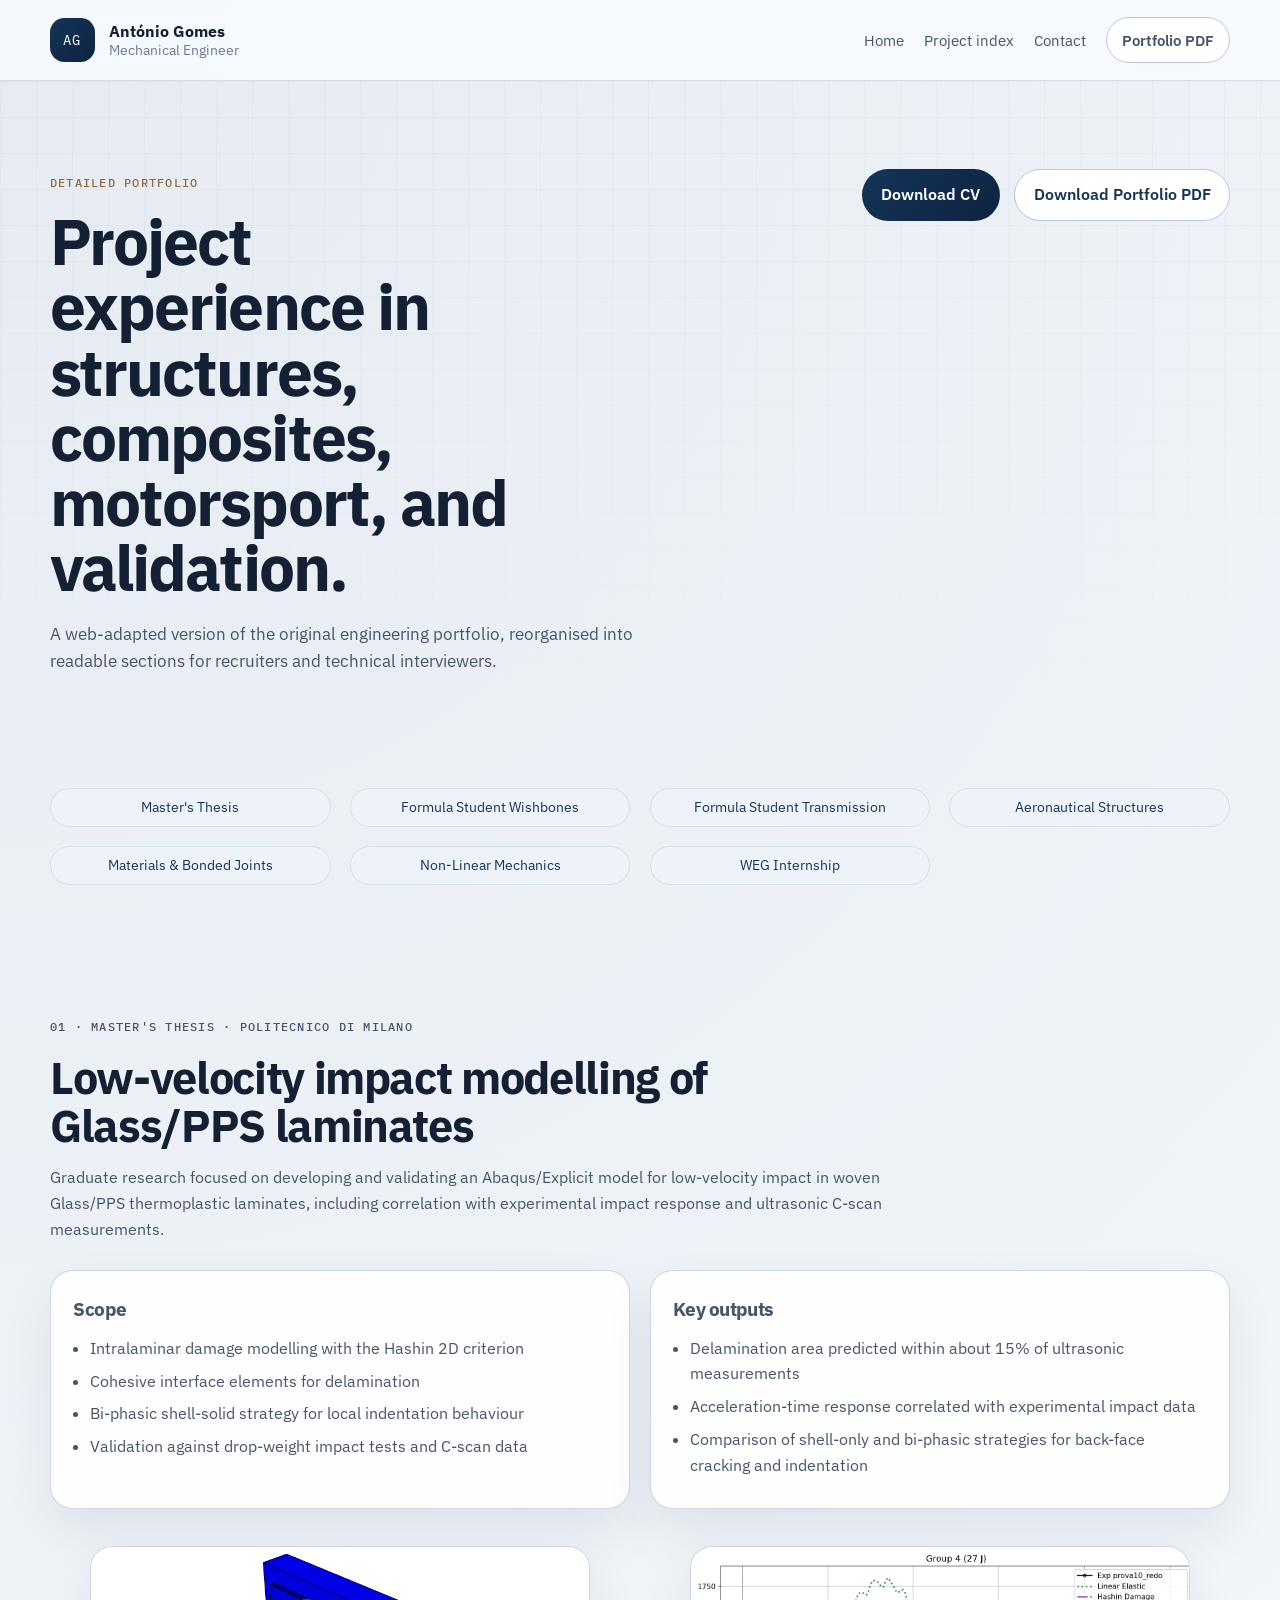
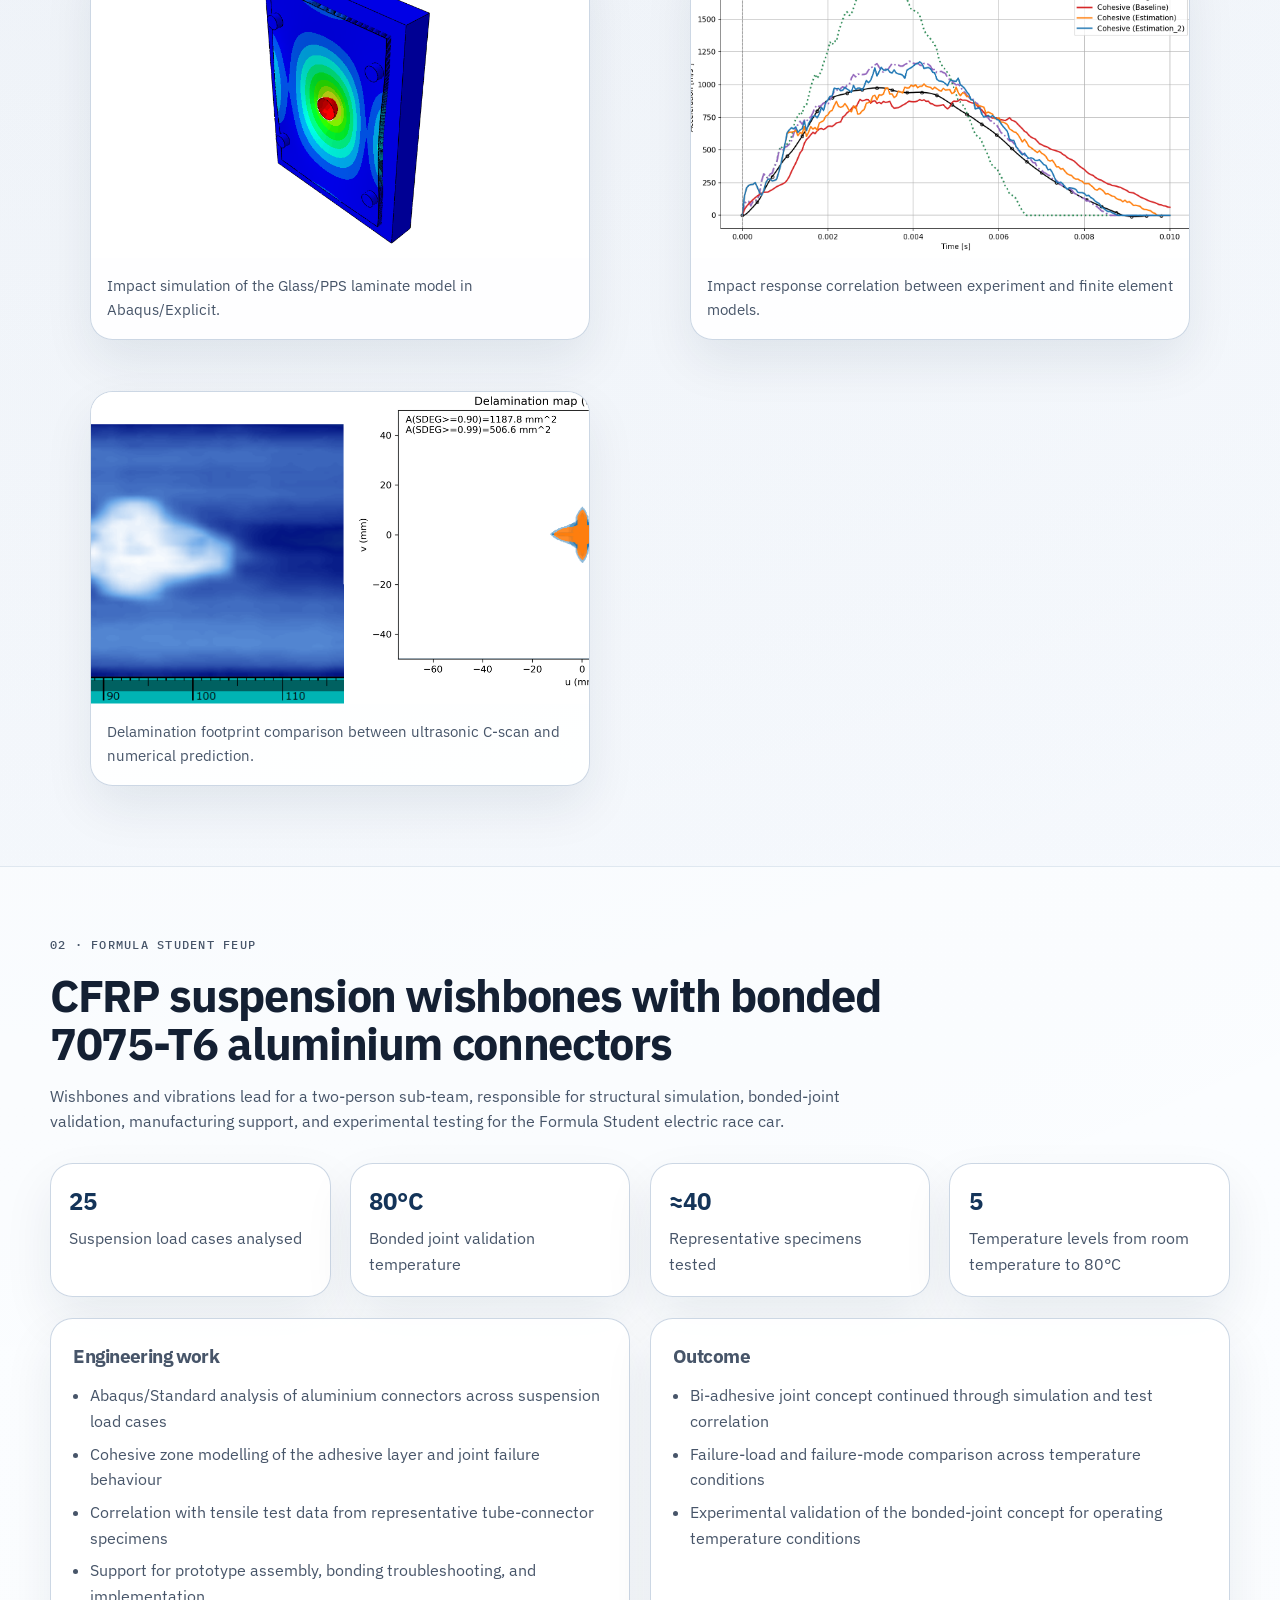
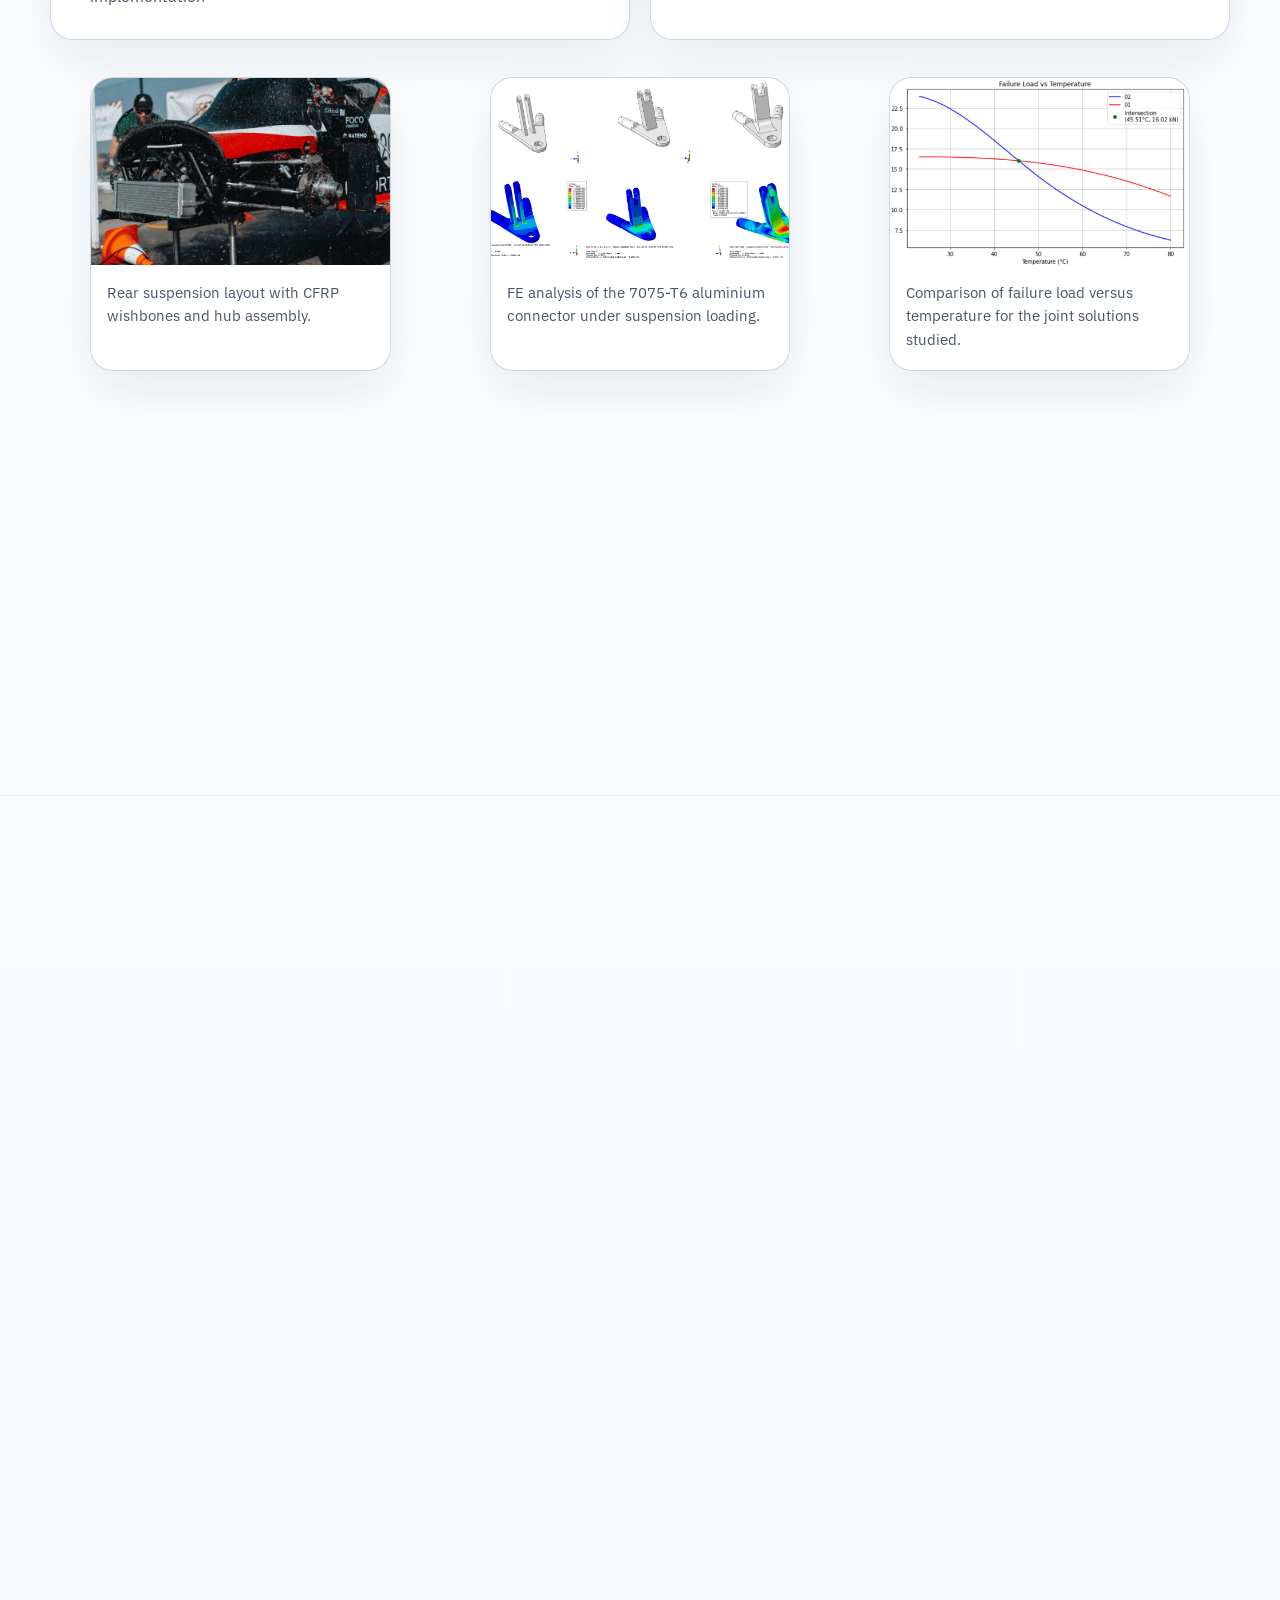
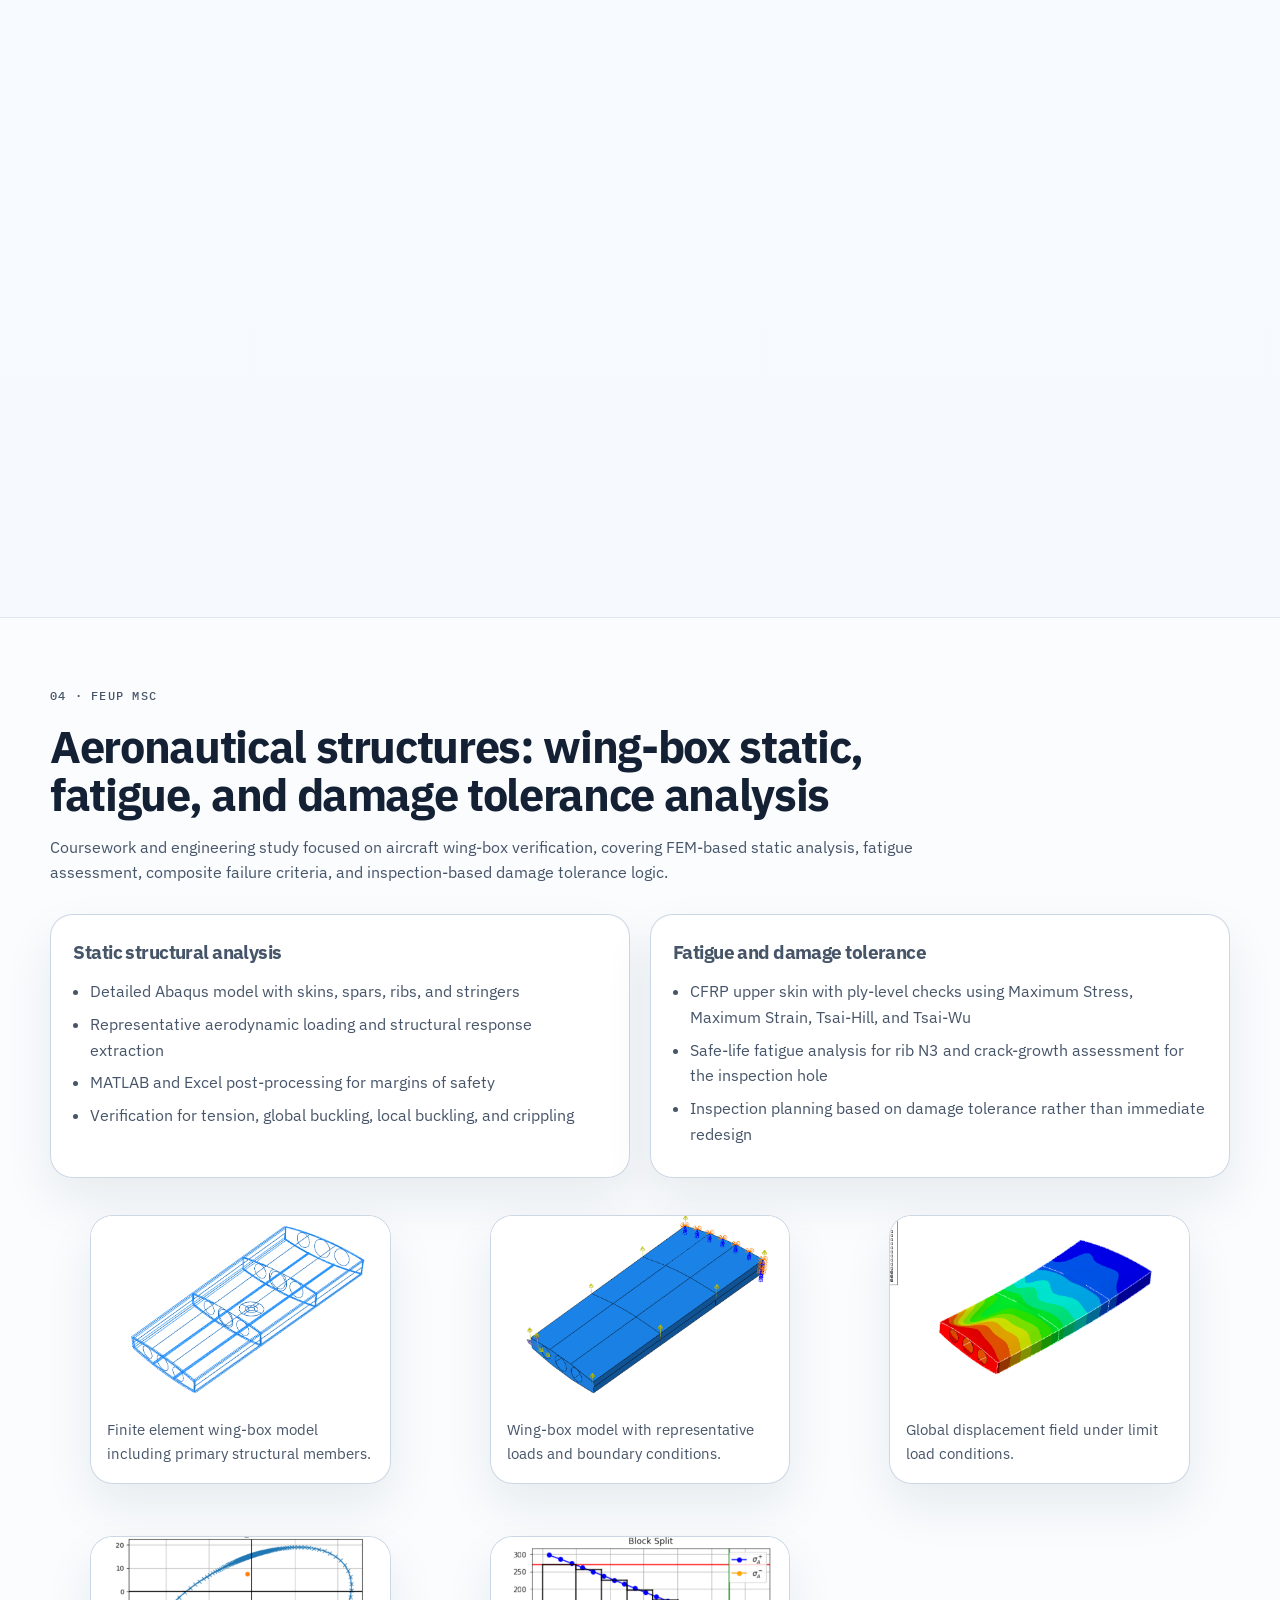
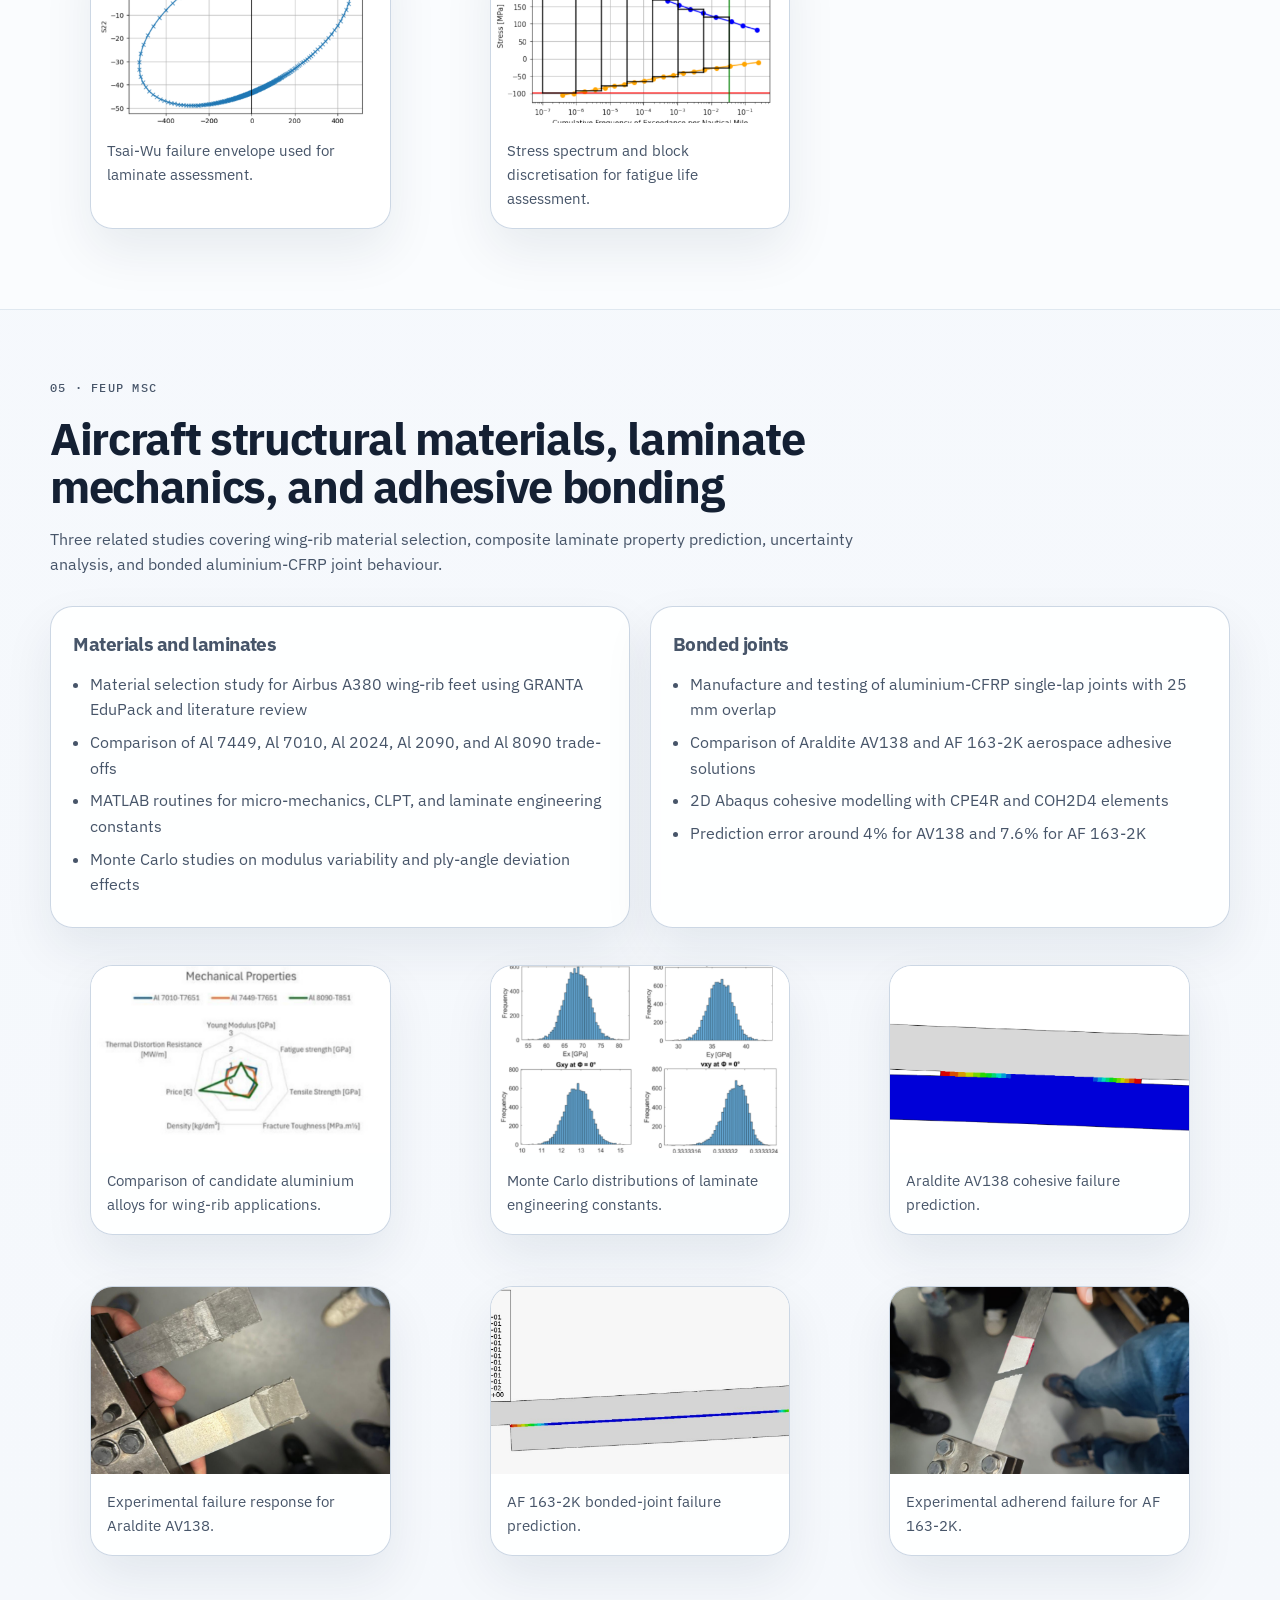
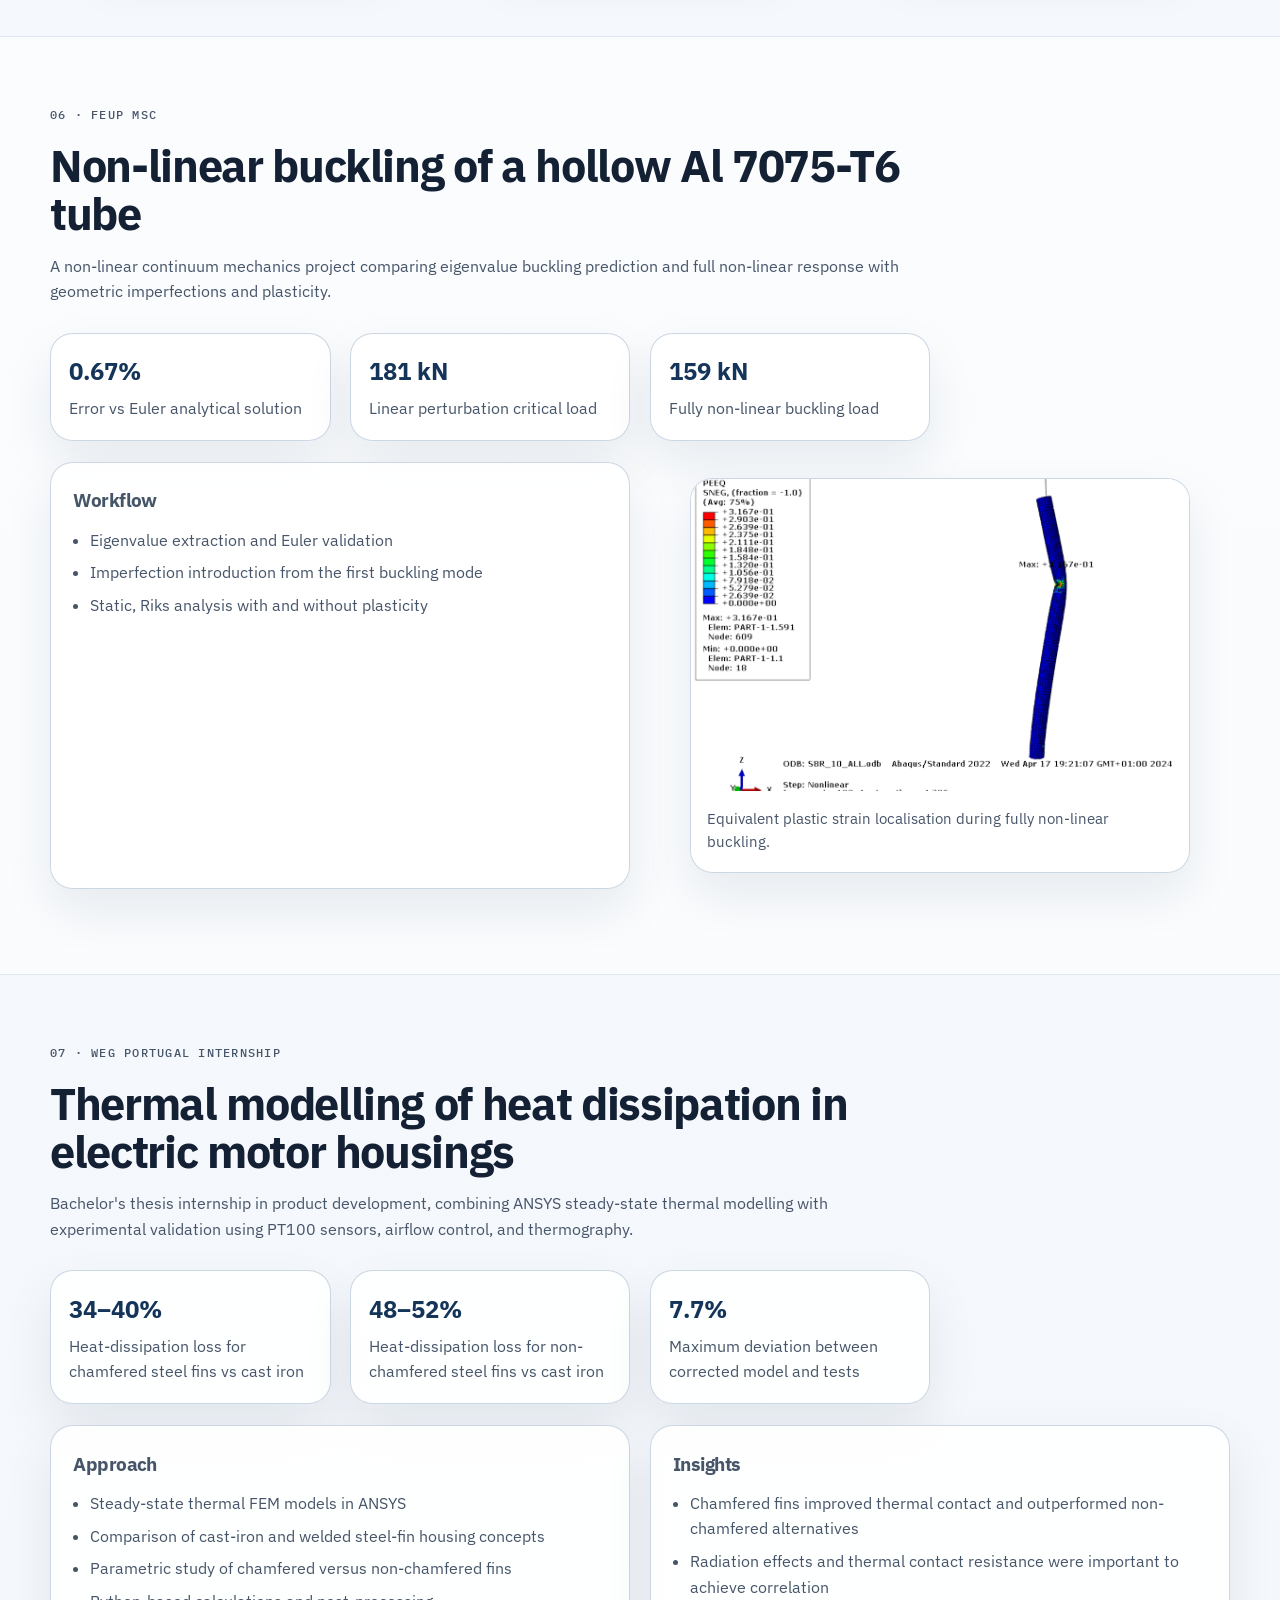
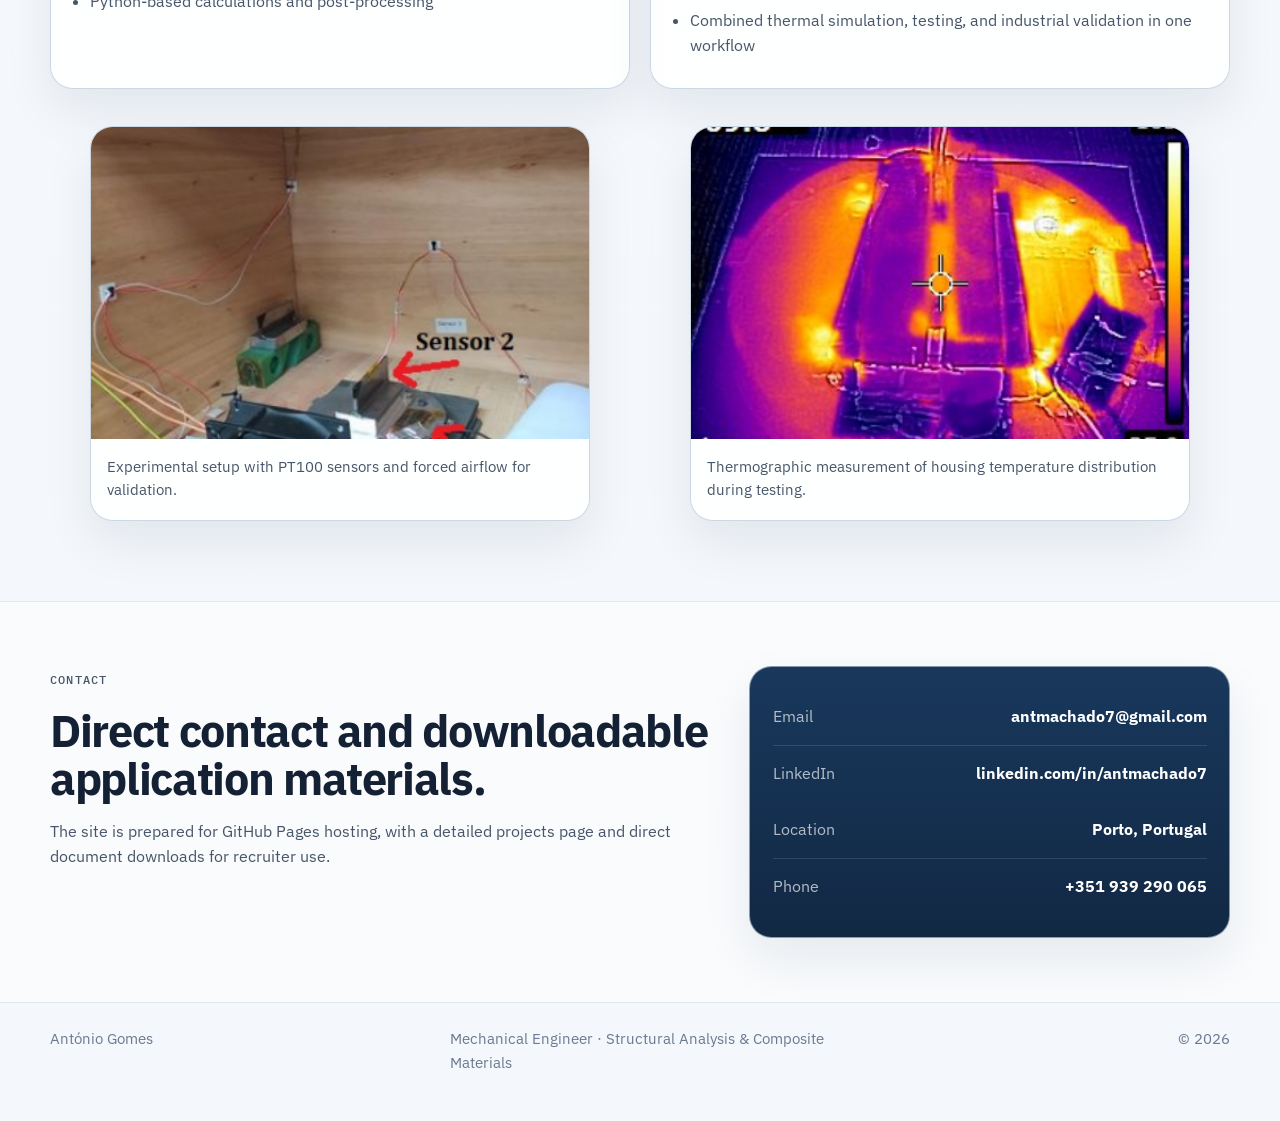
==== projects.html @ a205219a "Add files via upload" ====
<!DOCTYPE html>
<html lang="en">
<head>
  <meta charset="UTF-8">
  <meta name="viewport" content="width=device-width, initial-scale=1.0">
  <title>Projects | António Gomes</title>
  <meta name="description" content="Detailed engineering projects by António Gomes, including composites, Formula Student, aeronautical structures, bonded joints, and thermal modelling.">
  <link rel="icon" type="image/svg+xml" href="assets/icons/favicon.svg">
  <link rel="preconnect" href="https://fonts.googleapis.com">
  <link rel="preconnect" href="https://fonts.gstatic.com" crossorigin>
  <link href="https://fonts.googleapis.com/css2?family=IBM+Plex+Mono:wght@400;500&family=IBM+Plex+Sans:wght@300;400;500;600;700&display=swap" rel="stylesheet">
  <link rel="stylesheet" href="assets/css/styles.css">
</head>
<body>
  <a class="skip-link" href="#main-content">Skip to content</a>

  <header class="site-header">
    <div class="container header-inner">
      <a class="brand" href="index.html" aria-label="António Gomes home">
        <span class="brand-mark">AG</span>
        <span class="brand-text">
          <strong>António Gomes</strong>
          <span>Mechanical Engineer</span>
        </span>
      </a>

      <button class="nav-toggle" type="button" aria-expanded="false" aria-controls="site-nav" data-nav-toggle>
        <span></span>
        <span></span>
        <span></span>
        <span class="sr-only">Toggle navigation</span>
      </button>

      <nav class="site-nav" id="site-nav" data-nav>
        <a href="index.html">Home</a>
        <a href="#project-index">Project index</a>
        <a href="#contact">Contact</a>
        <a class="button button-secondary button-small" href="assets/docs/Antonio_Gomes_Portfolio.pdf" download>Portfolio PDF</a>
      </nav>
    </div>
  </header>

  <main id="main-content">
    <section class="page-hero page-hero-compact">
      <div class="container page-hero-grid">
        <div class="reveal">
          <p class="eyebrow">Detailed portfolio</p>
          <h1>Project experience in structures, composites, motorsport, and validation.</h1>
          <p class="hero-intro">
            A web-adapted version of the original engineering portfolio, reorganised into readable sections for recruiters and technical interviewers.
          </p>
        </div>
        <div class="page-hero-actions reveal">
          <a class="button" href="assets/docs/Antonio_Gomes_CV.pdf" download>Download CV</a>
          <a class="button button-secondary" href="assets/docs/Antonio_Gomes_Portfolio.pdf" download>Download Portfolio PDF</a>
        </div>
      </div>
    </section>

    <section class="section" id="project-index">
      <div class="container anchor-grid reveal">
        <a href="#masters-thesis">Master's Thesis</a>
        <a href="#formula-wishbones">Formula Student Wishbones</a>
        <a href="#formula-transmission">Formula Student Transmission</a>
        <a href="#aero-structures">Aeronautical Structures</a>
        <a href="#materials-joints">Materials &amp; Bonded Joints</a>
        <a href="#nonlinear-mechanics">Non-Linear Mechanics</a>
        <a href="#weg-internship">WEG Internship</a>
      </div>
    </section>

    <section class="section project-section" id="masters-thesis">
      <div class="container">
        <div class="project-section-header reveal">
          <p class="eyebrow">01 · Master's thesis · Politecnico di Milano</p>
          <h2>Low-velocity impact modelling of Glass/PPS laminates</h2>
          <p>
            Graduate research focused on developing and validating an Abaqus/Explicit model for low-velocity impact in woven
            Glass/PPS thermoplastic laminates, including correlation with experimental impact response and ultrasonic C-scan measurements.
          </p>
        </div>

        <div class="detail-grid">
          <article class="detail-card reveal">
            <h3>Scope</h3>
            <ul class="list-clean">
              <li>Intralaminar damage modelling with the Hashin 2D criterion</li>
              <li>Cohesive interface elements for delamination</li>
              <li>Bi-phasic shell-solid strategy for local indentation behaviour</li>
              <li>Validation against drop-weight impact tests and C-scan data</li>
            </ul>
          </article>

          <article class="detail-card reveal">
            <h3>Key outputs</h3>
            <ul class="list-clean">
              <li>Delamination area predicted within about 15% of ultrasonic measurements</li>
              <li>Acceleration-time response correlated with experimental impact data</li>
              <li>Comparison of shell-only and bi-phasic strategies for back-face cracking and indentation</li>
            </ul>
          </article>
        </div>

        <div class="media-grid media-grid-two">
          <figure class="media-card reveal">
            <img src="assets/images/CAE_U.png" alt="Impact simulation in a Glass/PPS laminate">
            <figcaption>Impact simulation of the Glass/PPS laminate model in Abaqus/Explicit.</figcaption>
          </figure>
          <figure class="media-card reveal">
            <img src="assets/images/g4_overlay_SG1_2_Estimation2.png" alt="Acceleration-time comparison between experiment and FE models">
            <figcaption>Impact response correlation between experiment and finite element models.</figcaption>
          </figure>
          <figure class="media-card reveal">
            <img src="assets/images/27_Del.png" alt="Ultrasonic C-scan and numerical delamination comparison">
            <figcaption>Delamination footprint comparison between ultrasonic C-scan and numerical prediction.</figcaption>
          </figure>
        </div>
      </div>
    </section>

    <section class="section section-alt project-section" id="formula-wishbones">
      <div class="container">
        <div class="project-section-header reveal">
          <p class="eyebrow">02 · Formula Student FEUP</p>
          <h2>CFRP suspension wishbones with bonded 7075-T6 aluminium connectors</h2>
          <p>
            Wishbones and vibrations lead for a two-person sub-team, responsible for structural simulation, bonded-joint validation,
            manufacturing support, and experimental testing for the Formula Student electric race car.
          </p>
        </div>

        <div class="metrics-grid">
          <div class="metric-tile reveal"><strong>25</strong><span>Suspension load cases analysed</span></div>
          <div class="metric-tile reveal"><strong>80°C</strong><span>Bonded joint validation temperature</span></div>
          <div class="metric-tile reveal"><strong>≈40</strong><span>Representative specimens tested</span></div>
          <div class="metric-tile reveal"><strong>5</strong><span>Temperature levels from room temperature to 80°C</span></div>
        </div>

        <div class="detail-grid">
          <article class="detail-card reveal">
            <h3>Engineering work</h3>
            <ul class="list-clean">
              <li>Abaqus/Standard analysis of aluminium connectors across suspension load cases</li>
              <li>Cohesive zone modelling of the adhesive layer and joint failure behaviour</li>
              <li>Correlation with tensile test data from representative tube-connector specimens</li>
              <li>Support for prototype assembly, bonding troubleshooting, and implementation</li>
            </ul>
          </article>

          <article class="detail-card reveal">
            <h3>Outcome</h3>
            <ul class="list-clean">
              <li>Bi-adhesive joint concept continued through simulation and test correlation</li>
              <li>Failure-load and failure-mode comparison across temperature conditions</li>
              <li>Experimental validation of the bonded-joint concept for operating temperature conditions</li>
            </ul>
          </article>
        </div>

        <div class="media-grid media-grid-three">
          <figure class="media-card reveal">
            <img src="assets/images/WB_Divider.png" alt="Formula Student suspension with wishbones">
            <figcaption>Rear suspension layout with CFRP wishbones and hub assembly.</figcaption>
          </figure>
          <figure class="media-card reveal">
            <img src="assets/images/Connector_Optimization.png" alt="Finite element analysis of a wishbone connector">
            <figcaption>FE analysis of the 7075-T6 aluminium connector under suspension loading.</figcaption>
          </figure>
          <figure class="media-card reveal">
            <img src="assets/images/Failure_vs_Temp.png" alt="Failure load versus temperature chart">
            <figcaption>Comparison of failure load versus temperature for the joint solutions studied.</figcaption>
          </figure>
          <figure class="media-card reveal">
            <img src="assets/images/JIG_Manufacturing_Setup.jpeg" alt="Manufacturing jig for wishbone assembly">
            <figcaption>Manufacturing jig and assembled wishbone hardware.</figcaption>
          </figure>
          <figure class="media-card reveal">
            <img src="assets/images/Temp_Test_Setup.jpeg" alt="Tensile testing setup with environmental chamber">
            <figcaption>Tensile testing setup used for elevated-temperature bonded-joint validation.</figcaption>
          </figure>
        </div>
      </div>
    </section>

    <section class="section project-section" id="formula-transmission">
      <div class="container">
        <div class="project-section-header reveal">
          <p class="eyebrow">03 · Formula Student FEUP</p>
          <h2>Drivetrain development, spline verification, and fatigue assessment</h2>
          <p>
            Transmission engineering work for FSFEUP-02 covering tripod housing optimisation, drivetrain integration, spline
            reverse engineering, and safe-life halfshaft validation.
          </p>
        </div>

        <div class="metrics-grid">
          <div class="metric-tile reveal"><strong>−4 kg</strong><span>Drivetrain reduction vs previous prototype</span></div>
          <div class="metric-tile reveal"><strong>−35%</strong><span>Tripod housing reduction from 1.407 kg to 0.920 kg</span></div>
          <div class="metric-tile reveal"><strong>−51%</strong><span>Sprocket adaptor reduction from 0.251 kg to 0.123 kg</span></div>
          <div class="metric-tile reveal"><strong>880 Nm</strong><span>Validated torsional loading case</span></div>
        </div>

        <div class="detail-grid">
          <article class="detail-card reveal">
            <h3>Structural development</h3>
            <ul class="list-clean">
              <li>Static FEM of the tripod housing and sprocket adaptor in Abaqus</li>
              <li>Three-stage tripod housing iteration from mixed-material concept to optimised steel solution</li>
              <li>Safe-life fatigue assessment of halfshafts using LTS torque spectra and S-N methods</li>
            </ul>
          </article>

          <article class="detail-card reveal">
            <h3>Interface validation</h3>
            <ul class="list-clean">
              <li>Adoption of a street-car tripod joint solution to reduce cost by 800€</li>
              <li>Involute projector-based spline reverse engineering and CAD reconstruction</li>
              <li>Verification of DIN 5480 N 21 × 1 × 19 spline definition</li>
            </ul>
          </article>
        </div>

        <div class="media-grid media-grid-three">
          <figure class="media-card reveal">
            <img src="assets/images/Transmission_CAD.png" alt="FSFEUP-02 drivetrain CAD assembly">
            <figcaption>Drivetrain assembly including differential, tripod housing, halfshafts, and chain drive.</figcaption>
          </figure>
          <figure class="media-card reveal">
            <img src="assets/images/Involute_reconstruction_1.png" alt="Spline reconstruction step one">
            <figcaption>Interface reconstruction workflow for tripod spline verification.</figcaption>
          </figure>
          <figure class="media-card reveal">
            <img src="assets/images/Involute_reconstruction_2.png" alt="Spline reconstruction step two">
            <figcaption>CAD reconstruction supporting DIN 5480 verification.</figcaption>
          </figure>
          <figure class="media-card reveal">
            <img src="assets/images/Tripod_Housing_Optimization.png" alt="Tripod housing optimisation sequence">
            <figcaption>Tripod housing evolution from initial concept to final lightweight design.</figcaption>
          </figure>
          <figure class="media-card reveal">
            <img src="assets/images/LTS_Data.png" alt="Torque spectrum used for fatigue analysis">
            <figcaption>Lap-time simulation torque spectrum used for halfshaft fatigue assessment.</figcaption>
          </figure>
        </div>
      </div>
    </section>

    <section class="section section-alt project-section" id="aero-structures">
      <div class="container">
        <div class="project-section-header reveal">
          <p class="eyebrow">04 · FEUP MSc</p>
          <h2>Aeronautical structures: wing-box static, fatigue, and damage tolerance analysis</h2>
          <p>
            Coursework and engineering study focused on aircraft wing-box verification, covering FEM-based static analysis,
            fatigue assessment, composite failure criteria, and inspection-based damage tolerance logic.
          </p>
        </div>

        <div class="detail-grid detail-grid-wide">
          <article class="detail-card reveal">
            <h3>Static structural analysis</h3>
            <ul class="list-clean">
              <li>Detailed Abaqus model with skins, spars, ribs, and stringers</li>
              <li>Representative aerodynamic loading and structural response extraction</li>
              <li>MATLAB and Excel post-processing for margins of safety</li>
              <li>Verification for tension, global buckling, local buckling, and crippling</li>
            </ul>
          </article>

          <article class="detail-card reveal">
            <h3>Fatigue and damage tolerance</h3>
            <ul class="list-clean">
              <li>CFRP upper skin with ply-level checks using Maximum Stress, Maximum Strain, Tsai-Hill, and Tsai-Wu</li>
              <li>Safe-life fatigue analysis for rib N3 and crack-growth assessment for the inspection hole</li>
              <li>Inspection planning based on damage tolerance rather than immediate redesign</li>
            </ul>
          </article>
        </div>

        <div class="media-grid media-grid-three">
          <figure class="media-card reveal">
            <img src="assets/images/Wireframe_FEM.png" alt="Aircraft wing-box structural model">
            <figcaption>Finite element wing-box model including primary structural members.</figcaption>
          </figure>
          <figure class="media-card reveal">
            <img src="assets/images/Load_FEM.png" alt="Wing-box FEM with loads and boundary conditions">
            <figcaption>Wing-box model with representative loads and boundary conditions.</figcaption>
          </figure>
          <figure class="media-card reveal">
            <img src="assets/images/Wingbox_FEM.png" alt="Wing-box displacement field">
            <figcaption>Global displacement field under limit load conditions.</figcaption>
          </figure>
          <figure class="media-card reveal">
            <img src="assets/images/Tsai_Wu.png" alt="Tsai-Wu failure envelope">
            <figcaption>Tsai-Wu failure envelope used for laminate assessment.</figcaption>
          </figure>
          <figure class="media-card reveal">
            <img src="assets/images/Load_Spectrum.png" alt="Stress spectrum for fatigue assessment">
            <figcaption>Stress spectrum and block discretisation for fatigue life assessment.</figcaption>
          </figure>
        </div>
      </div>
    </section>

    <section class="section project-section" id="materials-joints">
      <div class="container">
        <div class="project-section-header reveal">
          <p class="eyebrow">05 · FEUP MSc</p>
          <h2>Aircraft structural materials, laminate mechanics, and adhesive bonding</h2>
          <p>
            Three related studies covering wing-rib material selection, composite laminate property prediction, uncertainty
            analysis, and bonded aluminium-CFRP joint behaviour.
          </p>
        </div>

        <div class="detail-grid detail-grid-wide">
          <article class="detail-card reveal">
            <h3>Materials and laminates</h3>
            <ul class="list-clean">
              <li>Material selection study for Airbus A380 wing-rib feet using GRANTA EduPack and literature review</li>
              <li>Comparison of Al 7449, Al 7010, Al 2024, Al 2090, and Al 8090 trade-offs</li>
              <li>MATLAB routines for micro-mechanics, CLPT, and laminate engineering constants</li>
              <li>Monte Carlo studies on modulus variability and ply-angle deviation effects</li>
            </ul>
          </article>

          <article class="detail-card reveal">
            <h3>Bonded joints</h3>
            <ul class="list-clean">
              <li>Manufacture and testing of aluminium-CFRP single-lap joints with 25 mm overlap</li>
              <li>Comparison of Araldite AV138 and AF 163-2K aerospace adhesive solutions</li>
              <li>2D Abaqus cohesive modelling with CPE4R and COH2D4 elements</li>
              <li>Prediction error around 4% for AV138 and 7.6% for AF 163-2K</li>
            </ul>
          </article>
        </div>

        <div class="media-grid media-grid-three">
          <figure class="media-card reveal">
            <img src="assets/images/Materials_Comparison.png" alt="Material comparison chart for aluminium alloys">
            <figcaption>Comparison of candidate aluminium alloys for wing-rib applications.</figcaption>
          </figure>
          <figure class="media-card reveal">
            <img src="assets/images/Monte_Carlo.png" alt="Monte Carlo distributions for laminate properties">
            <figcaption>Monte Carlo distributions of laminate engineering constants.</figcaption>
          </figure>
          <figure class="media-card reveal">
            <img src="assets/images/TP4_FEM.png" alt="FEM prediction for Araldite AV138 bonded joint">
            <figcaption>Araldite AV138 cohesive failure prediction.</figcaption>
          </figure>
          <figure class="media-card reveal">
            <img src="assets/images/TP4_Exp.png" alt="Experimental failure of Araldite AV138 bonded joint">
            <figcaption>Experimental failure response for Araldite AV138.</figcaption>
          </figure>
          <figure class="media-card reveal">
            <img src="assets/images/TP4_FEM_2.png" alt="FEM prediction for AF 163-2K bonded joint">
            <figcaption>AF 163-2K bonded-joint failure prediction.</figcaption>
          </figure>
          <figure class="media-card reveal">
            <img src="assets/images/TP4_Exp_2.png" alt="Experimental failure of AF 163-2K bonded joint">
            <figcaption>Experimental adherend failure for AF 163-2K.</figcaption>
          </figure>
        </div>
      </div>
    </section>

    <section class="section section-alt project-section" id="nonlinear-mechanics">
      <div class="container">
        <div class="project-section-header reveal">
          <p class="eyebrow">06 · FEUP MSc</p>
          <h2>Non-linear buckling of a hollow Al 7075-T6 tube</h2>
          <p>
            A non-linear continuum mechanics project comparing eigenvalue buckling prediction and full non-linear response
            with geometric imperfections and plasticity.
          </p>
        </div>

        <div class="metrics-grid">
          <div class="metric-tile reveal"><strong>0.67%</strong><span>Error vs Euler analytical solution</span></div>
          <div class="metric-tile reveal"><strong>181 kN</strong><span>Linear perturbation critical load</span></div>
          <div class="metric-tile reveal"><strong>159 kN</strong><span>Fully non-linear buckling load</span></div>
        </div>

        <div class="detail-grid">
          <article class="detail-card reveal">
            <h3>Workflow</h3>
            <ul class="list-clean">
              <li>Eigenvalue extraction and Euler validation</li>
              <li>Imperfection introduction from the first buckling mode</li>
              <li>Static, Riks analysis with and without plasticity</li>
            </ul>
          </article>

          <figure class="media-card reveal">
            <img src="assets/images/MNMLC.png" alt="Plastic strain localisation during non-linear buckling">
            <figcaption>Equivalent plastic strain localisation during fully non-linear buckling.</figcaption>
          </figure>
        </div>
      </div>
    </section>

    <section class="section project-section" id="weg-internship">
      <div class="container">
        <div class="project-section-header reveal">
          <p class="eyebrow">07 · WEG Portugal internship</p>
          <h2>Thermal modelling of heat dissipation in electric motor housings</h2>
          <p>
            Bachelor's thesis internship in product development, combining ANSYS steady-state thermal modelling with
            experimental validation using PT100 sensors, airflow control, and thermography.
          </p>
        </div>

        <div class="metrics-grid">
          <div class="metric-tile reveal"><strong>34–40%</strong><span>Heat-dissipation loss for chamfered steel fins vs cast iron</span></div>
          <div class="metric-tile reveal"><strong>48–52%</strong><span>Heat-dissipation loss for non-chamfered steel fins vs cast iron</span></div>
          <div class="metric-tile reveal"><strong>7.7%</strong><span>Maximum deviation between corrected model and tests</span></div>
        </div>

        <div class="detail-grid">
          <article class="detail-card reveal">
            <h3>Approach</h3>
            <ul class="list-clean">
              <li>Steady-state thermal FEM models in ANSYS</li>
              <li>Comparison of cast-iron and welded steel-fin housing concepts</li>
              <li>Parametric study of chamfered versus non-chamfered fins</li>
              <li>Python-based calculations and post-processing</li>
            </ul>
          </article>

          <article class="detail-card reveal">
            <h3>Insights</h3>
            <ul class="list-clean">
              <li>Chamfered fins improved thermal contact and outperformed non-chamfered alternatives</li>
              <li>Radiation effects and thermal contact resistance were important to achieve correlation</li>
              <li>Combined thermal simulation, testing, and industrial validation in one workflow</li>
            </ul>
          </article>
        </div>

        <div class="media-grid media-grid-two">
          <figure class="media-card reveal">
            <img src="assets/images/WEG.png" alt="Experimental thermal validation setup at WEG">
            <figcaption>Experimental setup with PT100 sensors and forced airflow for validation.</figcaption>
          </figure>
          <figure class="media-card reveal">
            <img src="assets/images/Termografica.png" alt="Thermographic image of a motor housing">
            <figcaption>Thermographic measurement of housing temperature distribution during testing.</figcaption>
          </figure>
        </div>
      </div>
    </section>

    <section class="section contact-section section-alt" id="contact">
      <div class="container contact-grid">
        <div class="contact-copy reveal">
          <p class="eyebrow">Contact</p>
          <h2>Direct contact and downloadable application materials.</h2>
          <p>
            The site is prepared for GitHub Pages hosting, with a detailed projects page and direct document downloads for recruiter use.
          </p>
        </div>

        <div class="contact-card reveal">
          <a class="contact-row" href="mailto:antmachado7@gmail.com">
            <span>Email</span>
            <strong>antmachado7@gmail.com</strong>
          </a>
          <a class="contact-row" href="https://www.linkedin.com/in/antmachado7/" target="_blank" rel="noreferrer">
            <span>LinkedIn</span>
            <strong>linkedin.com/in/antmachado7</strong>
          </a>
          <div class="contact-row">
            <span>Location</span>
            <strong>Porto, Portugal</strong>
          </div>
          <div class="contact-row">
            <span>Phone</span>
            <strong>+351 939 290 065</strong>
          </div>
        </div>
      </div>
    </section>
  </main>

  <footer class="site-footer">
    <div class="container footer-inner">
      <p>António Gomes</p>
      <p>Mechanical Engineer · Structural Analysis &amp; Composite Materials</p>
      <p>&copy; <span data-current-year></span></p>
    </div>
  </footer>

  <script src="assets/js/main.js"></script>
</body>
</html>
---- assets/css/styles.css ----
:root {
  --bg: #f4f7fb;
  --surface: #ffffff;
  --surface-alt: #eef3f9;
  --surface-strong: #dfe8f3;
  --ink: #142033;
  --ink-soft: #475569;
  --ink-muted: #6b7a90;
  --line: #d6e0ea;
  --line-strong: #b7c7d9;
  --brand: #143459;
  --brand-deep: #0d2440;
  --brand-soft: #dbe7f5;
  --accent: #8f6b3d;
  --accent-soft: #efe4d4;
  --shadow: 0 22px 50px rgba(17, 34, 61, 0.08);
  --radius-sm: 0.9rem;
  --radius-md: 1.4rem;
  --radius-lg: 2rem;
  --container: 1180px;
  --font-sans: "IBM Plex Sans", sans-serif;
  --font-mono: "IBM Plex Mono", monospace;
}

*,
*::before,
*::after {
  box-sizing: border-box;
}

html {
  scroll-behavior: smooth;
}

body {
  margin: 0;
  font-family: var(--font-sans);
  color: var(--ink);
  background:
    radial-gradient(circle at top left, rgba(20, 52, 89, 0.08), transparent 28%),
    linear-gradient(180deg, #f8fbff 0%, var(--bg) 100%);
  line-height: 1.6;
}

img {
  max-width: 100%;
  display: block;
}

a {
  color: inherit;
  text-decoration: none;
}

p,
ul,
h1,
h2,
h3 {
  margin-top: 0;
}

.container {
  width: min(calc(100% - 2rem), var(--container));
  margin: 0 auto;
}

.skip-link,
.sr-only {
  position: absolute;
  width: 1px;
  height: 1px;
  padding: 0;
  margin: -1px;
  overflow: hidden;
  clip: rect(0, 0, 0, 0);
  white-space: nowrap;
  border: 0;
}

.skip-link:focus {
  position: fixed;
  left: 1rem;
  top: 1rem;
  z-index: 1000;
  width: auto;
  height: auto;
  margin: 0;
  clip: auto;
  padding: 0.8rem 1rem;
  border-radius: 999px;
  background: var(--brand);
  color: #fff;
}

.site-header {
  position: sticky;
  top: 0;
  z-index: 30;
  backdrop-filter: blur(14px);
  background: rgba(248, 251, 255, 0.88);
  border-bottom: 1px solid rgba(183, 199, 217, 0.55);
}

.header-inner {
  display: flex;
  align-items: center;
  justify-content: space-between;
  gap: 1rem;
  min-height: 5rem;
}

.brand {
  display: inline-flex;
  align-items: center;
  gap: 0.9rem;
}

.brand-mark {
  display: inline-grid;
  place-items: center;
  width: 2.8rem;
  height: 2.8rem;
  border-radius: 0.9rem;
  background: linear-gradient(135deg, var(--brand) 0%, var(--brand-deep) 100%);
  color: #fff;
  font-family: var(--font-mono);
  font-size: 0.9rem;
  letter-spacing: 0.08em;
}

.brand-text {
  display: flex;
  flex-direction: column;
  line-height: 1.2;
}

.brand-text strong {
  font-size: 1rem;
}

.brand-text span {
  color: var(--ink-muted);
  font-size: 0.9rem;
}

.site-nav {
  display: flex;
  align-items: center;
  gap: 1.25rem;
}

.site-nav a {
  font-size: 0.95rem;
  color: var(--ink-soft);
}

.site-nav a:hover,
.site-nav a:focus-visible,
.text-link:hover,
.text-link:focus-visible {
  color: var(--brand);
}

.nav-toggle {
  display: none;
  background: transparent;
  border: 0;
  padding: 0.35rem;
}

.nav-toggle span:not(.sr-only) {
  display: block;
  width: 1.45rem;
  height: 2px;
  margin: 0.26rem 0;
  border-radius: 999px;
  background: var(--brand);
}

.button {
  display: inline-flex;
  align-items: center;
  justify-content: center;
  gap: 0.4rem;
  min-height: 2.9rem;
  padding: 0.75rem 1.15rem;
  border-radius: 999px;
  border: 1px solid transparent;
  background: linear-gradient(135deg, var(--brand) 0%, var(--brand-deep) 100%);
  color: #fff;
  font-weight: 600;
  transition: transform 0.2s ease, box-shadow 0.2s ease, background 0.2s ease;
}

.button:hover,
.button:focus-visible {
  transform: translateY(-1px);
  box-shadow: 0 12px 24px rgba(20, 52, 89, 0.18);
}

.button-secondary {
  background: #fff;
  color: var(--brand);
  border-color: var(--line-strong);
}

.button-link {
  background: transparent;
  color: var(--brand);
  border-color: transparent;
  padding-inline: 0;
  min-height: 2rem;
}

.button-small {
  min-height: 2.45rem;
  padding: 0.6rem 0.95rem;
}

.hero,
.page-hero {
  position: relative;
  padding: 5.5rem 0 4rem;
}

.hero::before,
.page-hero::before {
  content: "";
  position: absolute;
  inset: 0;
  background-image:
    linear-gradient(rgba(20, 52, 89, 0.05) 1px, transparent 1px),
    linear-gradient(90deg, rgba(20, 52, 89, 0.05) 1px, transparent 1px);
  background-size: 36px 36px;
  mask-image: linear-gradient(180deg, rgba(0, 0, 0, 0.6), transparent);
  pointer-events: none;
}

.hero-grid,
.page-hero-grid,
.contact-grid,
.tools-grid {
  display: grid;
  grid-template-columns: 1.25fr 0.9fr;
  gap: 2rem;
  align-items: start;
}

.page-hero-compact {
  padding-bottom: 2rem;
}

.page-hero-actions {
  display: flex;
  gap: 0.9rem;
  justify-content: flex-end;
  flex-wrap: wrap;
}

.eyebrow {
  display: inline-block;
  margin-bottom: 1rem;
  font-family: var(--font-mono);
  font-size: 0.78rem;
  font-weight: 500;
  letter-spacing: 0.1em;
  text-transform: uppercase;
  color: var(--accent);
}

h1,
h2,
h3 {
  letter-spacing: -0.03em;
}

h1 {
  font-size: clamp(2.6rem, 5vw, 4.8rem);
  line-height: 1.02;
  max-width: 13ch;
  margin-bottom: 1.25rem;
}

h2 {
  font-size: clamp(1.9rem, 3.5vw, 3rem);
  line-height: 1.08;
  margin-bottom: 1rem;
}

h3 {
  font-size: 1.18rem;
  margin-bottom: 0.75rem;
}

.hero-intro,
.section-heading p,
.project-section-header p,
.detail-card,
.info-card,
.stack-card,
.contact-copy p,
.panel-card p {
  color: var(--ink-soft);
}

.hero-intro {
  max-width: 62ch;
  font-size: 1.06rem;
}

.hero-actions,
.contact-actions {
  display: flex;
  gap: 0.9rem;
  flex-wrap: wrap;
  margin: 1.75rem 0 1.3rem;
}

.hero-links {
  display: flex;
  flex-wrap: wrap;
  gap: 1rem 1.4rem;
  list-style: none;
  padding: 0;
  margin: 0;
  color: var(--ink-muted);
  font-size: 0.95rem;
}

.hero-links a {
  color: var(--brand);
}

.panel-card,
.info-card,
.stack-card,
.project-card,
.detail-card,
.contact-card,
.metric-tile,
.awards-strip,
.media-card {
  background: rgba(255, 255, 255, 0.9);
  border: 1px solid rgba(183, 199, 217, 0.7);
  box-shadow: var(--shadow);
}

.panel-card,
.info-card,
.stack-card,
.detail-card,
.contact-card,
.awards-strip {
  border-radius: var(--radius-md);
  padding: 1.4rem;
}

.hero-panel {
  display: grid;
  gap: 1rem;
}

.stat-card {
  background: linear-gradient(180deg, rgba(20, 52, 89, 0.96), rgba(13, 36, 64, 0.96));
  color: #fff;
}

.stat-card p,
.stat-card h2 {
  color: #fff;
}

.card-label {
  margin-bottom: 0.7rem;
  color: rgba(255, 255, 255, 0.75);
  font-family: var(--font-mono);
  font-size: 0.75rem;
  letter-spacing: 0.08em;
  text-transform: uppercase;
}

.focus-card .card-label {
  color: var(--ink-muted);
}

.chip-grid {
  display: flex;
  flex-wrap: wrap;
  gap: 0.6rem;
}

.chip-grid span,
.award-list span,
.anchor-grid a {
  display: inline-flex;
  align-items: center;
  min-height: 2.3rem;
  padding: 0.45rem 0.8rem;
  border-radius: 999px;
  border: 1px solid var(--line);
  background: var(--surface-alt);
  color: var(--brand);
  font-size: 0.88rem;
}

.section {
  padding: 4rem 0;
}

.section-alt {
  background: rgba(255, 255, 255, 0.45);
  border-top: 1px solid rgba(183, 199, 217, 0.4);
  border-bottom: 1px solid rgba(183, 199, 217, 0.4);
}

.section-heading {
  max-width: 56rem;
  margin-bottom: 2rem;
}

.about-grid,
.stack-columns,
.project-grid,
.metrics-grid,
.detail-grid,
.media-grid,
.footer-inner,
.anchor-grid {
  display: grid;
  gap: 1.2rem;
}

.about-grid,
.stack-columns {
  grid-template-columns: repeat(3, minmax(0, 1fr));
}

.project-grid {
  grid-template-columns: repeat(2, minmax(0, 1fr));
}

.project-card {
  overflow: hidden;
  border-radius: var(--radius-lg);
}

.project-card img {
  width: 100%;
  aspect-ratio: 16 / 10;
  object-fit: cover;
  background: linear-gradient(180deg, #f9fbff, #ecf2f8);
}

.project-card-body {
  padding: 1.35rem;
}

.project-meta {
  margin-bottom: 0.7rem;
  color: var(--accent);
  font-family: var(--font-mono);
  font-size: 0.76rem;
  letter-spacing: 0.08em;
  text-transform: uppercase;
}

.project-points,
.list-clean {
  padding-left: 1.05rem;
  margin-bottom: 0;
}

.project-points li,
.list-clean li {
  margin-bottom: 0.45rem;
}

.text-link {
  display: inline-flex;
  margin-top: 0.7rem;
  color: var(--brand);
  font-weight: 600;
}

.awards-strip {
  display: grid;
  grid-template-columns: 0.85fr 1.15fr;
  gap: 1.5rem;
  align-items: center;
}

.award-list {
  display: flex;
  flex-wrap: wrap;
  gap: 0.75rem;
}

.contact-card {
  background: linear-gradient(180deg, rgba(20, 52, 89, 0.98), rgba(13, 36, 64, 0.98));
  color: #fff;
}

.contact-row {
  display: flex;
  justify-content: space-between;
  gap: 1rem;
  padding: 0.95rem 0;
  border-bottom: 1px solid rgba(255, 255, 255, 0.12);
}

.contact-row:last-of-type {
  border-bottom: 0;
}

.contact-row span {
  color: rgba(255, 255, 255, 0.68);
}

.contact-actions {
  margin-bottom: 0;
}

.contact-card .button-secondary {
  background: rgba(255, 255, 255, 0.08);
  color: #fff;
  border-color: rgba(255, 255, 255, 0.18);
}

.site-footer {
  padding: 1.5rem 0 2rem;
}

.footer-inner {
  grid-template-columns: repeat(3, minmax(0, 1fr));
  color: var(--ink-muted);
  font-size: 0.92rem;
}

.footer-inner p:last-child {
  text-align: right;
}

.anchor-grid {
  grid-template-columns: repeat(4, minmax(0, 1fr));
}

.anchor-grid a {
  justify-content: center;
  text-align: center;
}

.project-section {
  scroll-margin-top: 6rem;
}

.project-section-header {
  max-width: 54rem;
  margin-bottom: 1.75rem;
}

.metrics-grid {
  grid-template-columns: repeat(4, minmax(0, 1fr));
  margin-bottom: 1.3rem;
}

.metric-tile {
  border-radius: var(--radius-md);
  padding: 1.15rem;
}

.metric-tile strong {
  display: block;
  margin-bottom: 0.35rem;
  font-size: 1.5rem;
  color: var(--brand);
}

.metric-tile span {
  color: var(--ink-soft);
}

.detail-grid {
  grid-template-columns: repeat(2, minmax(0, 1fr));
  margin-bottom: 1.3rem;
}

.detail-grid-wide {
  align-items: stretch;
}

.media-grid-two {
  grid-template-columns: repeat(2, minmax(0, 1fr));
}

.media-grid-three {
  grid-template-columns: repeat(3, minmax(0, 1fr));
}

.media-card {
  overflow: hidden;
  border-radius: var(--radius-md);
}

.media-card img {
  width: 100%;
  aspect-ratio: 16 / 10;
  object-fit: cover;
  background: linear-gradient(180deg, #f9fbff, #ecf2f8);
}

.media-card figcaption {
  padding: 1rem 1rem 1.1rem;
  color: var(--ink-soft);
  font-size: 0.93rem;
}

.reveal {
  opacity: 0;
  transform: translateY(16px);
  transition: opacity 0.55s ease, transform 0.55s ease;
}

.reveal.is-visible {
  opacity: 1;
  transform: translateY(0);
}

@media (max-width: 980px) {
  .hero-grid,
  .page-hero-grid,
  .contact-grid,
  .tools-grid,
  .awards-strip,
  .about-grid,
  .stack-columns,
  .project-grid,
  .metrics-grid,
  .detail-grid,
  .media-grid-three,
  .media-grid-two,
  .anchor-grid,
  .footer-inner {
    grid-template-columns: 1fr;
  }

  .page-hero-actions {
    justify-content: flex-start;
  }

  .footer-inner p:last-child {
    text-align: left;
  }
}

@media (max-width: 780px) {
  .site-nav {
    position: absolute;
    top: calc(100% + 0.5rem);
    right: 1rem;
    left: 1rem;
    display: none;
    flex-direction: column;
    align-items: stretch;
    gap: 0.75rem;
    padding: 1rem;
    border: 1px solid var(--line);
    border-radius: var(--radius-md);
    background: rgba(255, 255, 255, 0.97);
    box-shadow: var(--shadow);
  }

  .site-nav.is-open {
    display: flex;
  }

  .nav-toggle {
    display: inline-block;
  }

  h1 {
    max-width: 100%;
  }

  .contact-row {
    flex-direction: column;
  }
}

@media (max-width: 560px) {
  .container {
    width: min(calc(100% - 1.25rem), var(--container));
  }

  .hero,
  .page-hero,
  .section {
    padding: 3.25rem 0;
  }

  .panel-card,
  .info-card,
  .stack-card,
  .detail-card,
  .contact-card,
  .awards-strip {
    padding: 1.1rem;
  }

  .project-card-body,
  .media-card figcaption {
    padding-inline: 1rem;
  }

  .button,
  .button-secondary {
    width: 100%;
  }

  .hero-actions,
  .contact-actions,
  .page-hero-actions {
    flex-direction: column;
  }
}
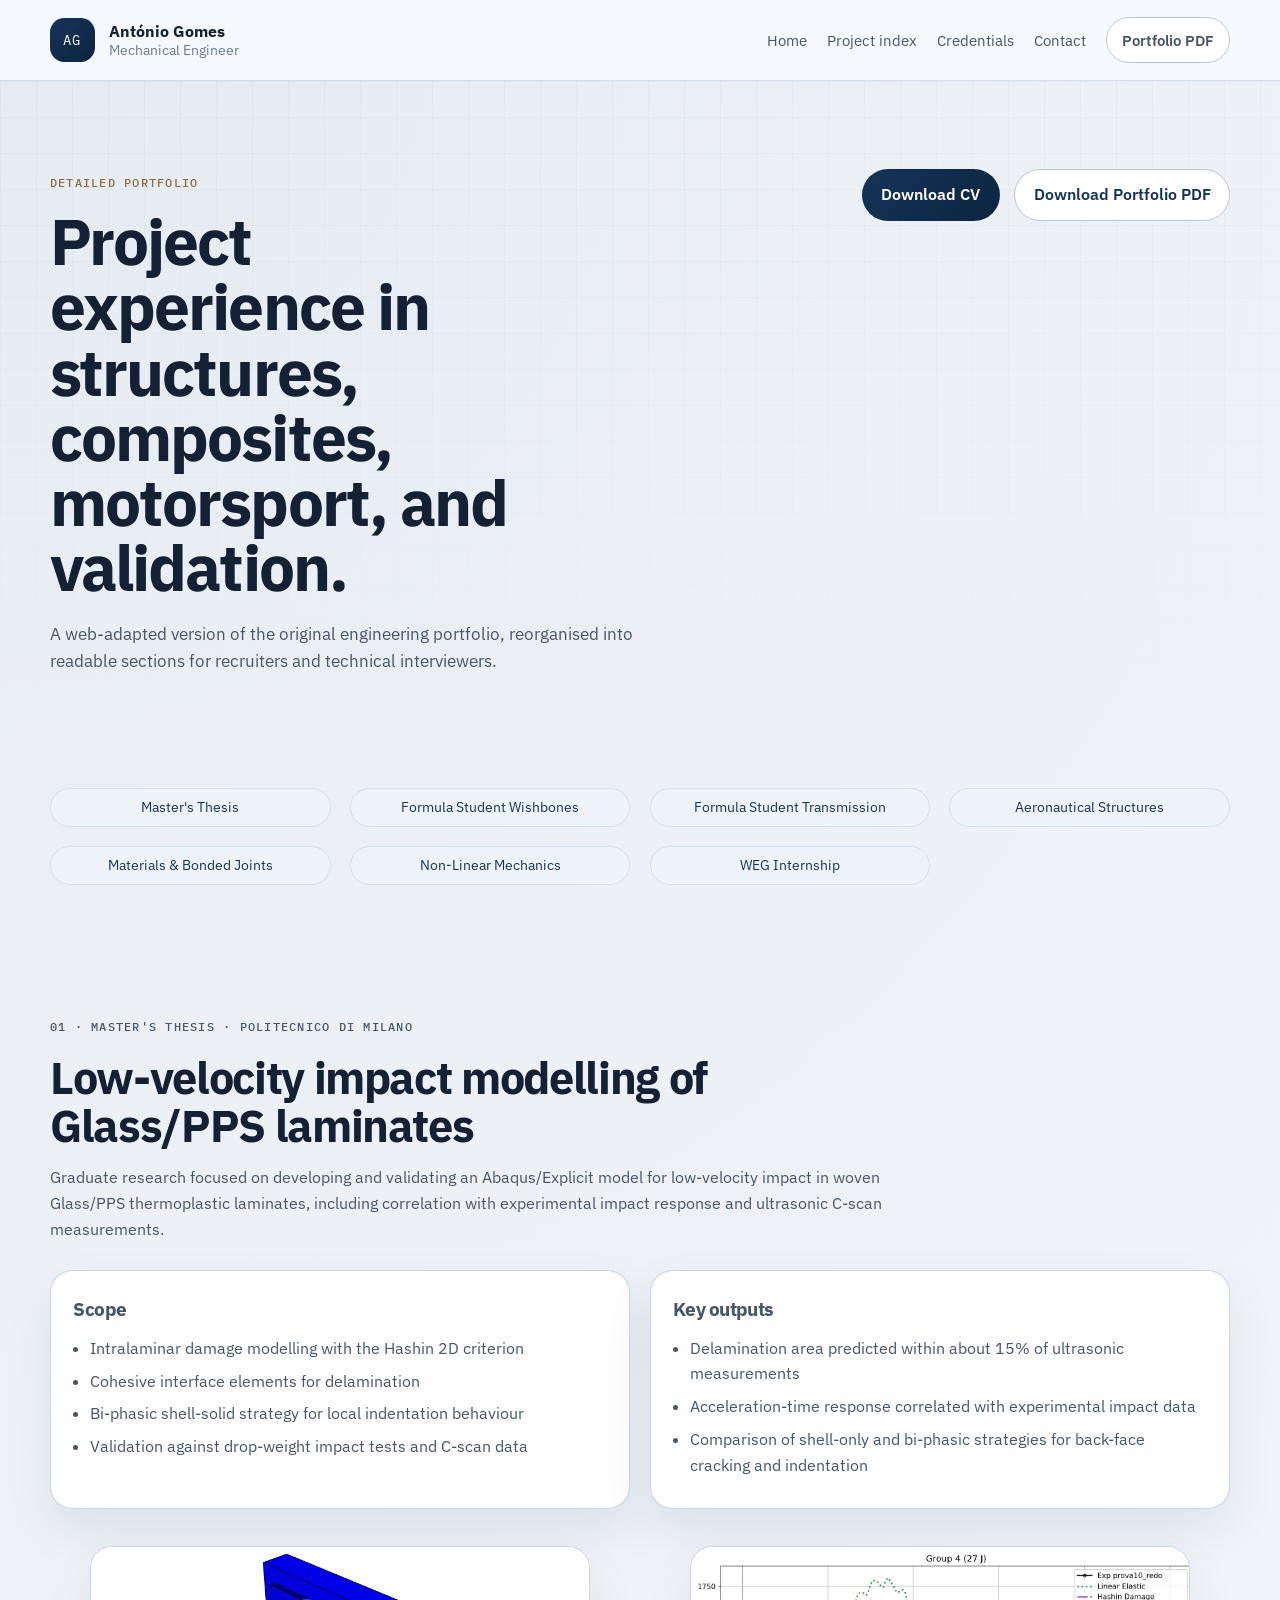
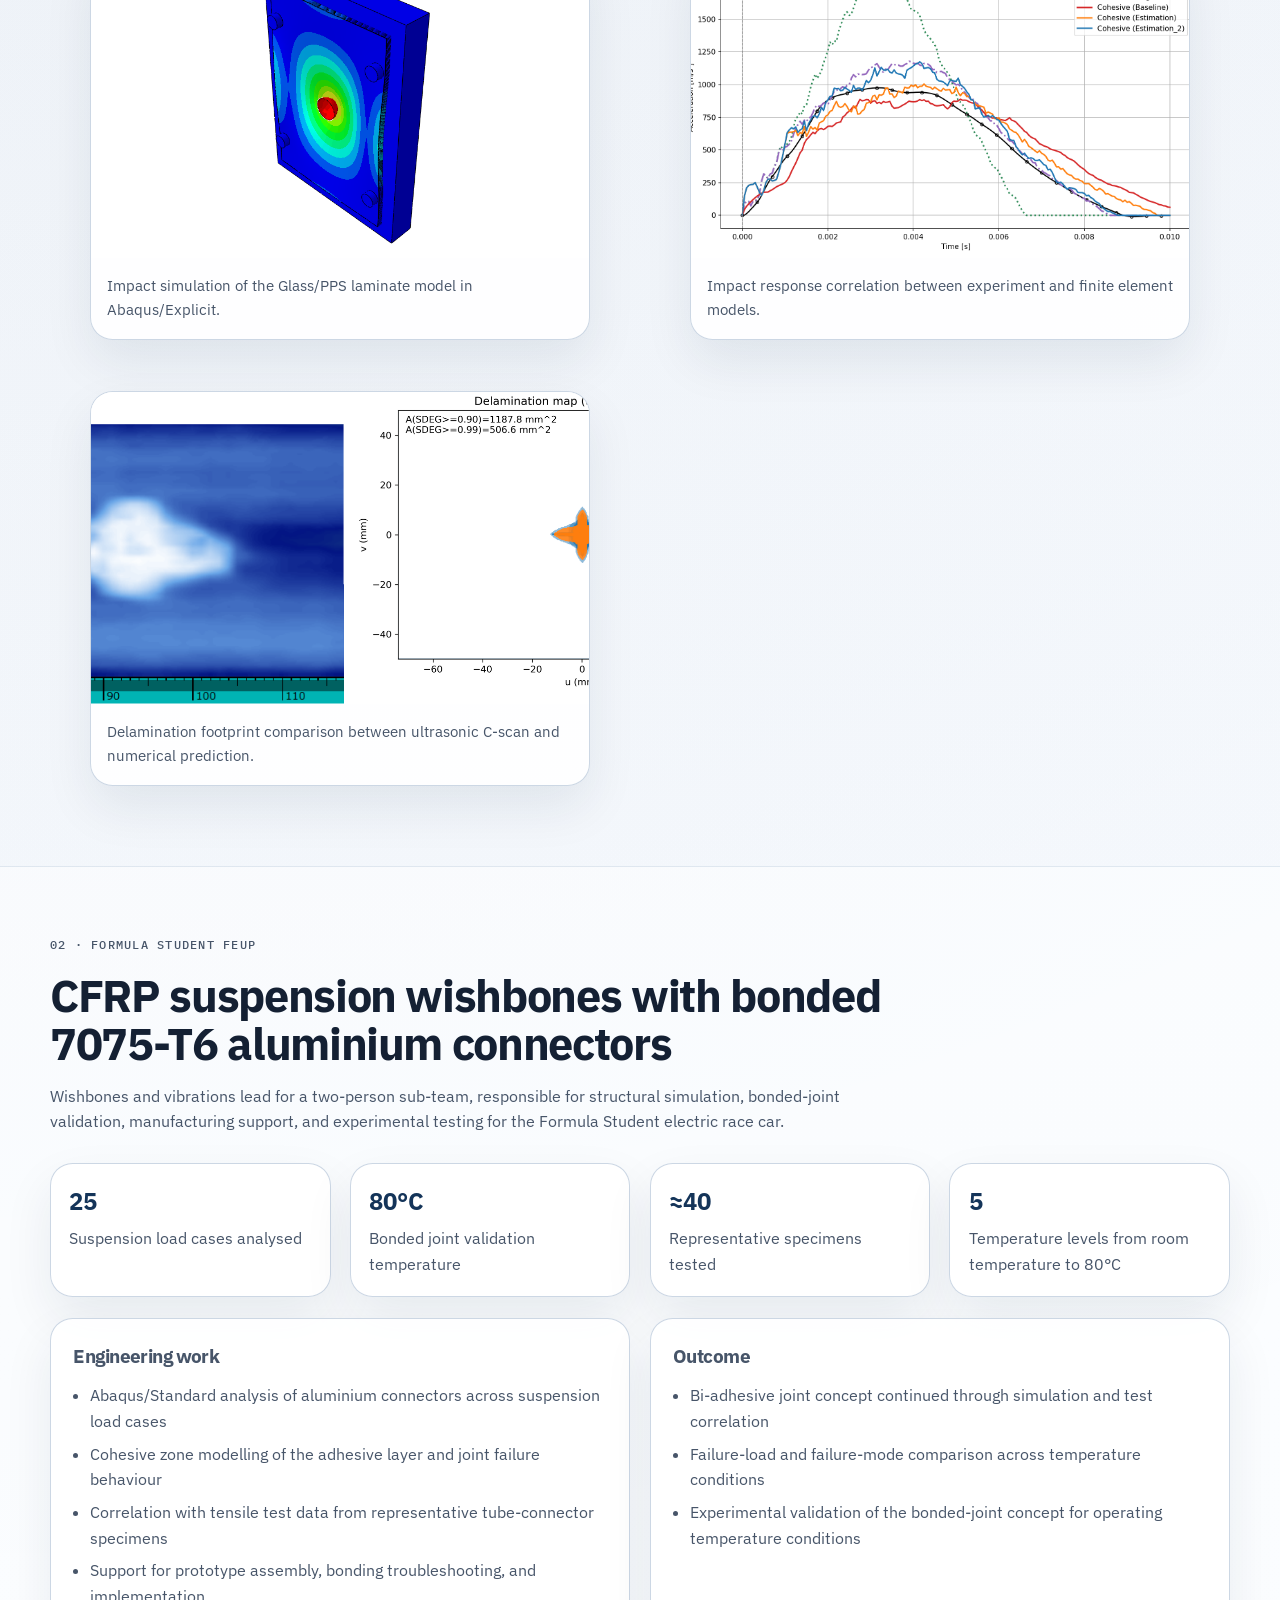
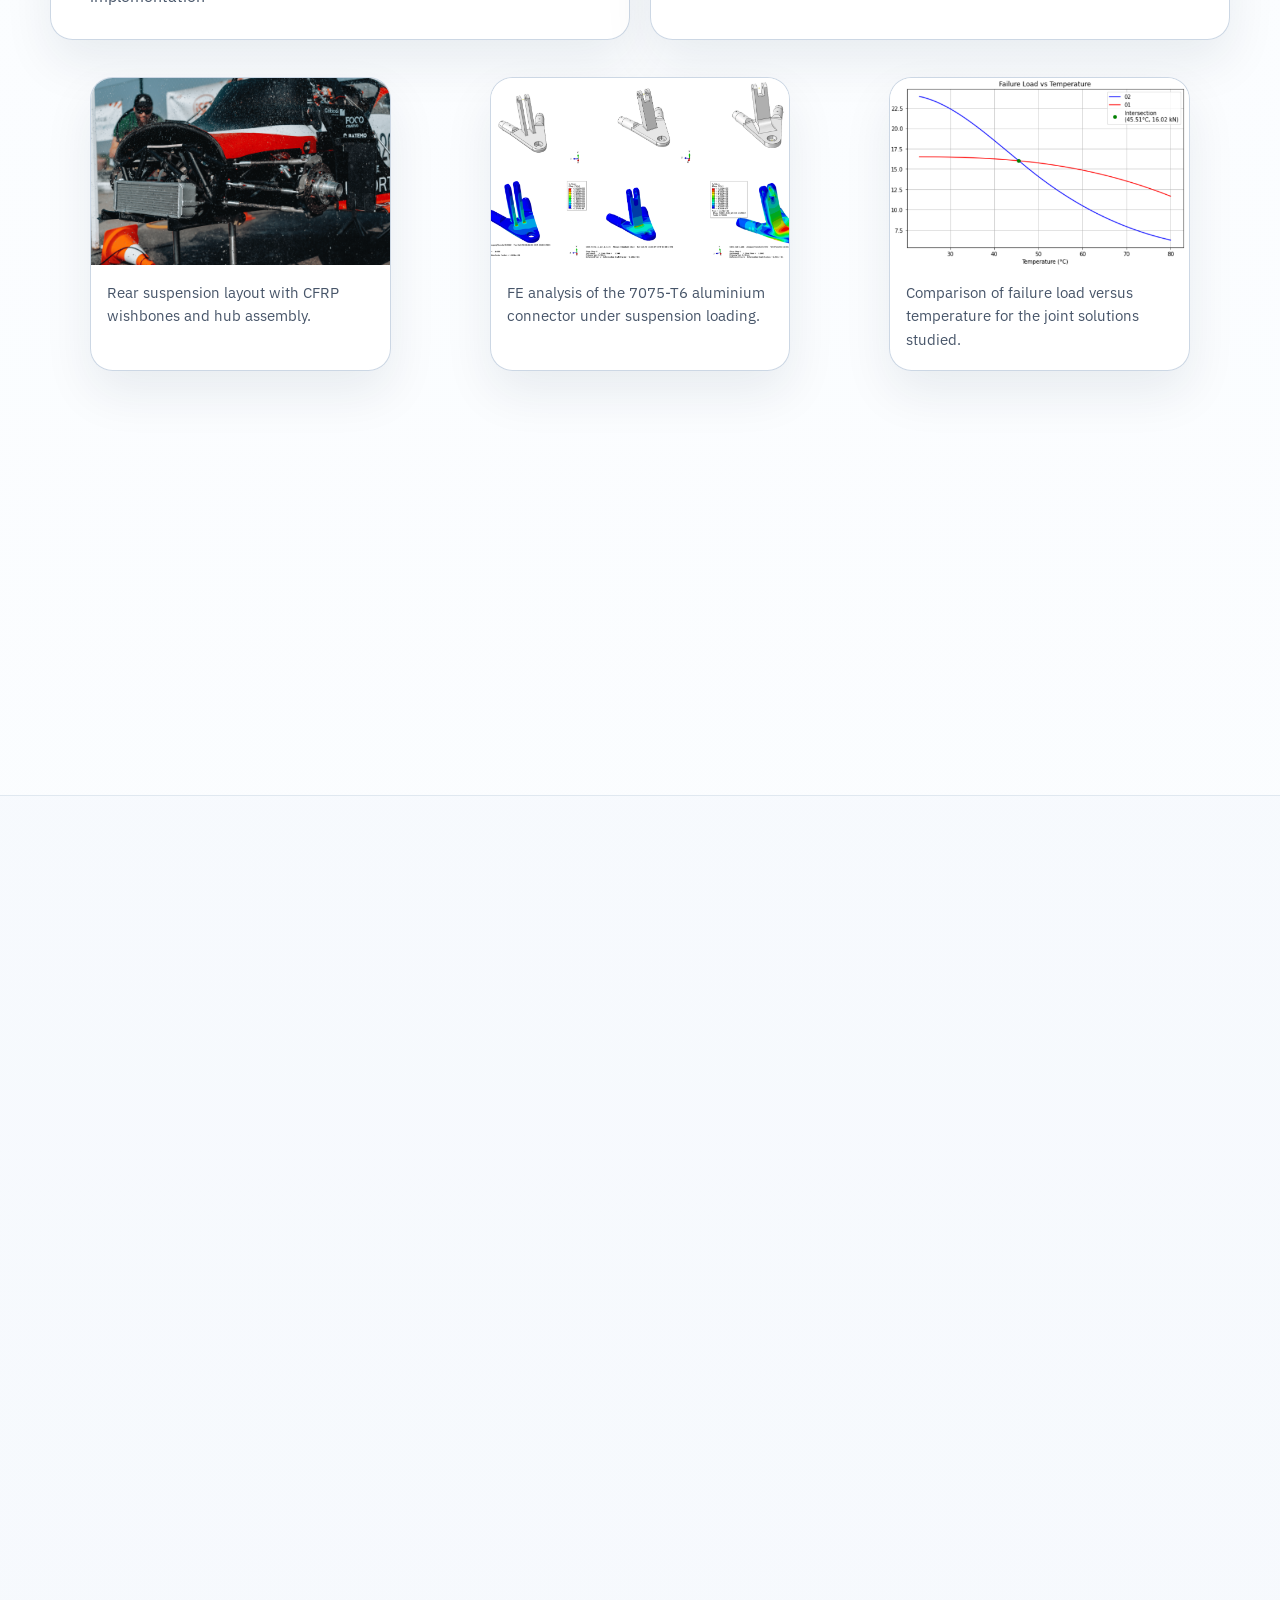
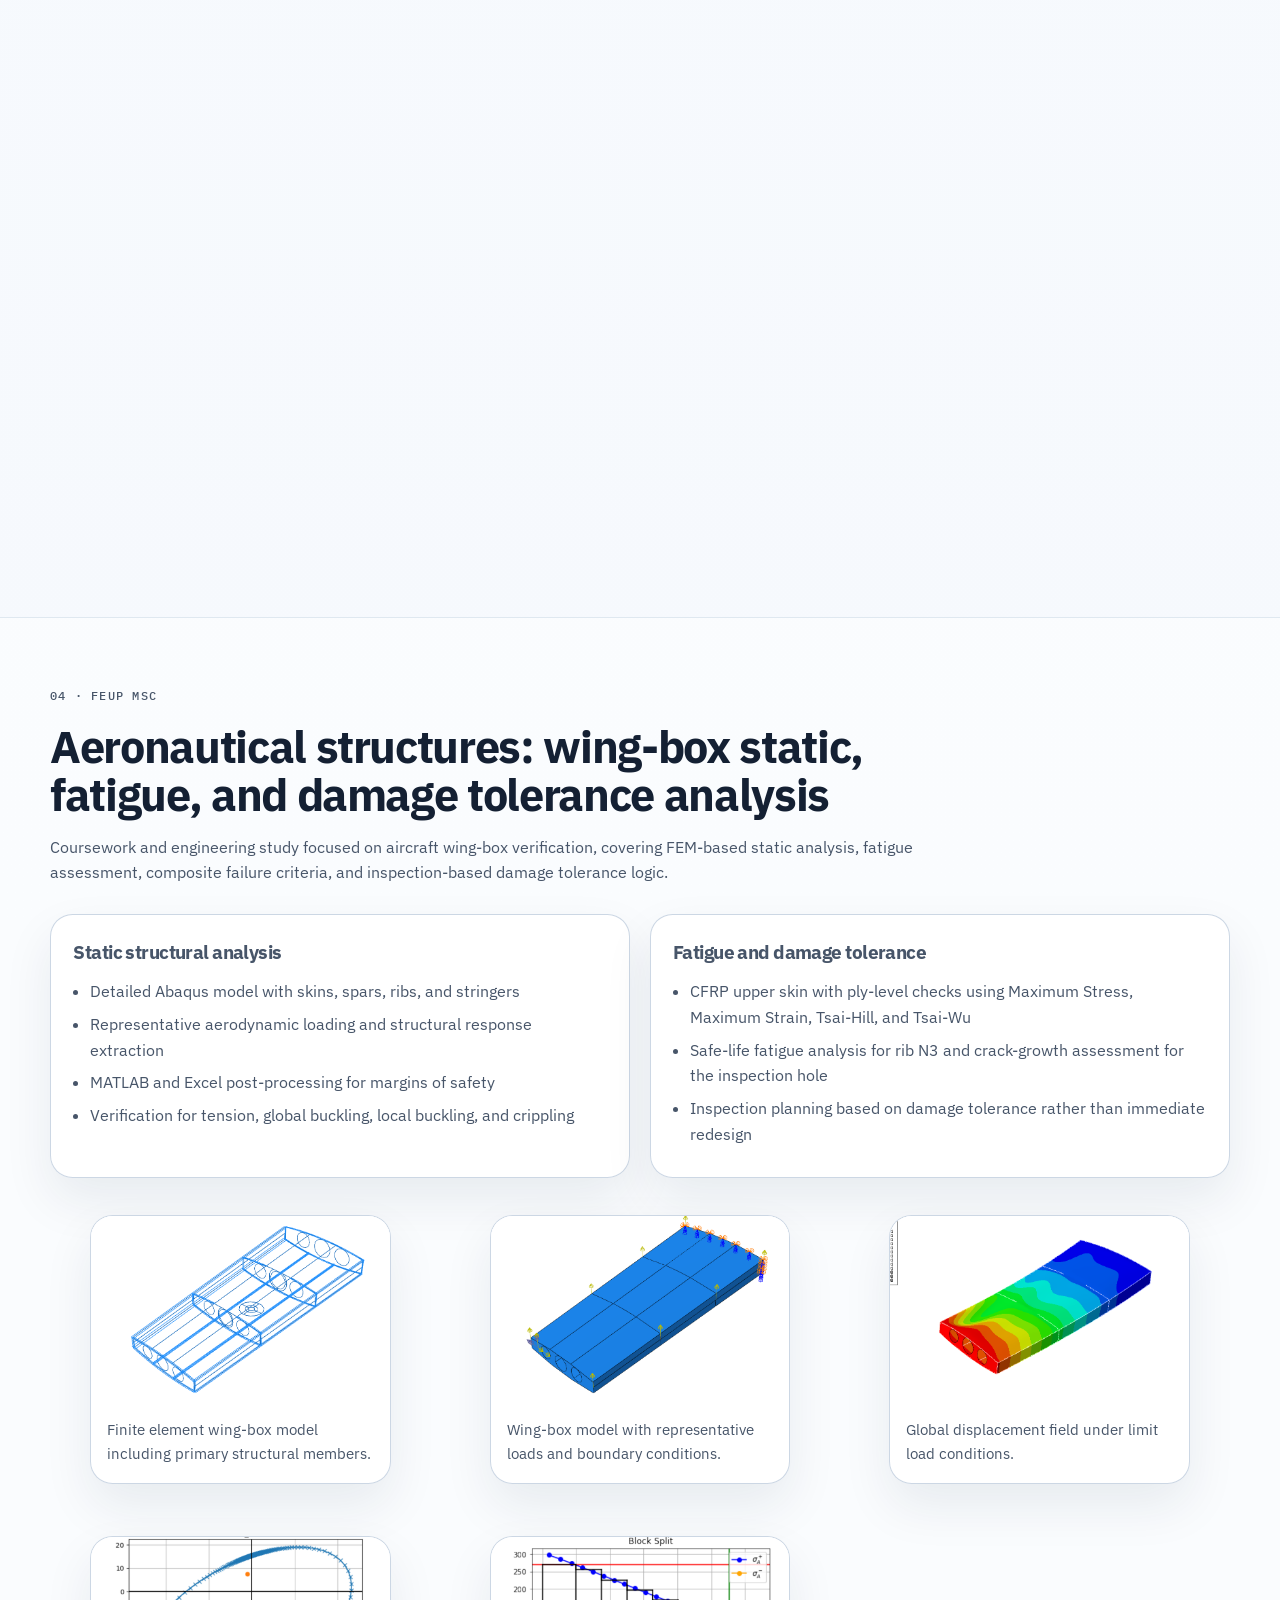
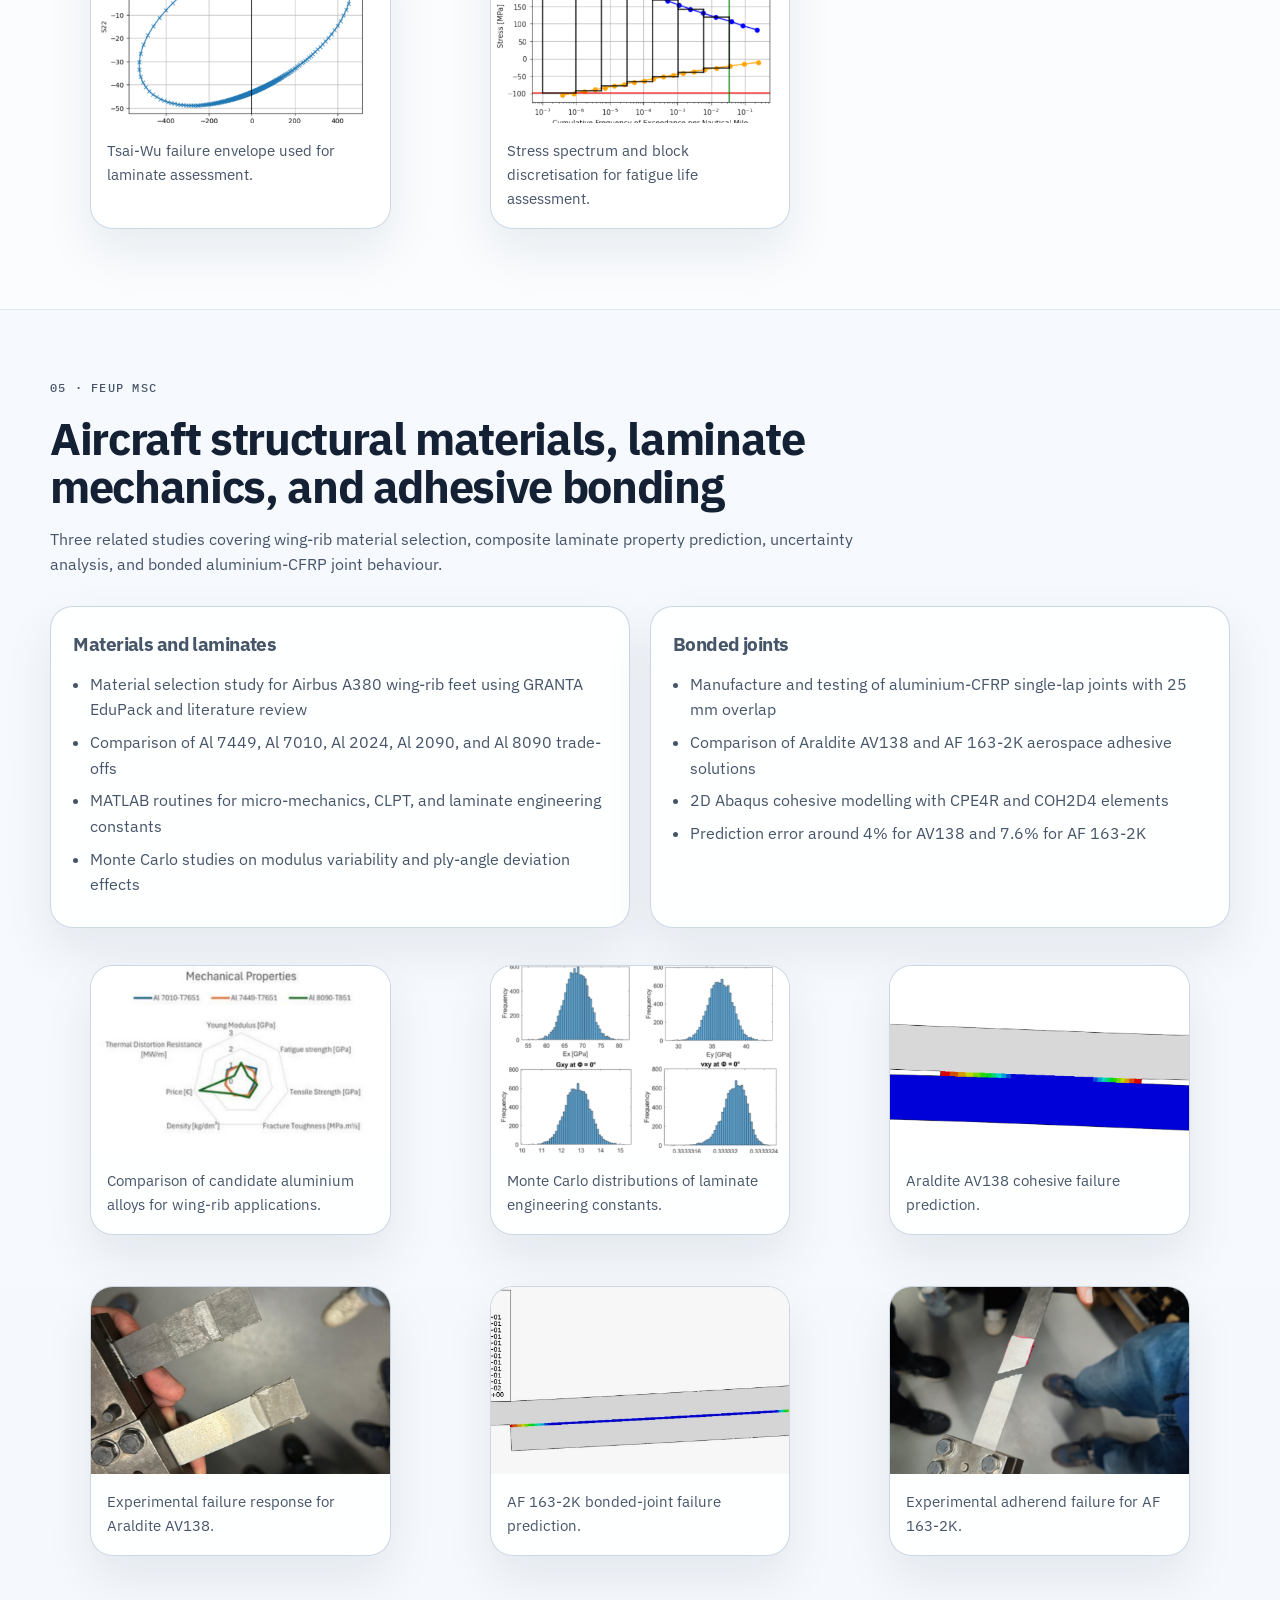
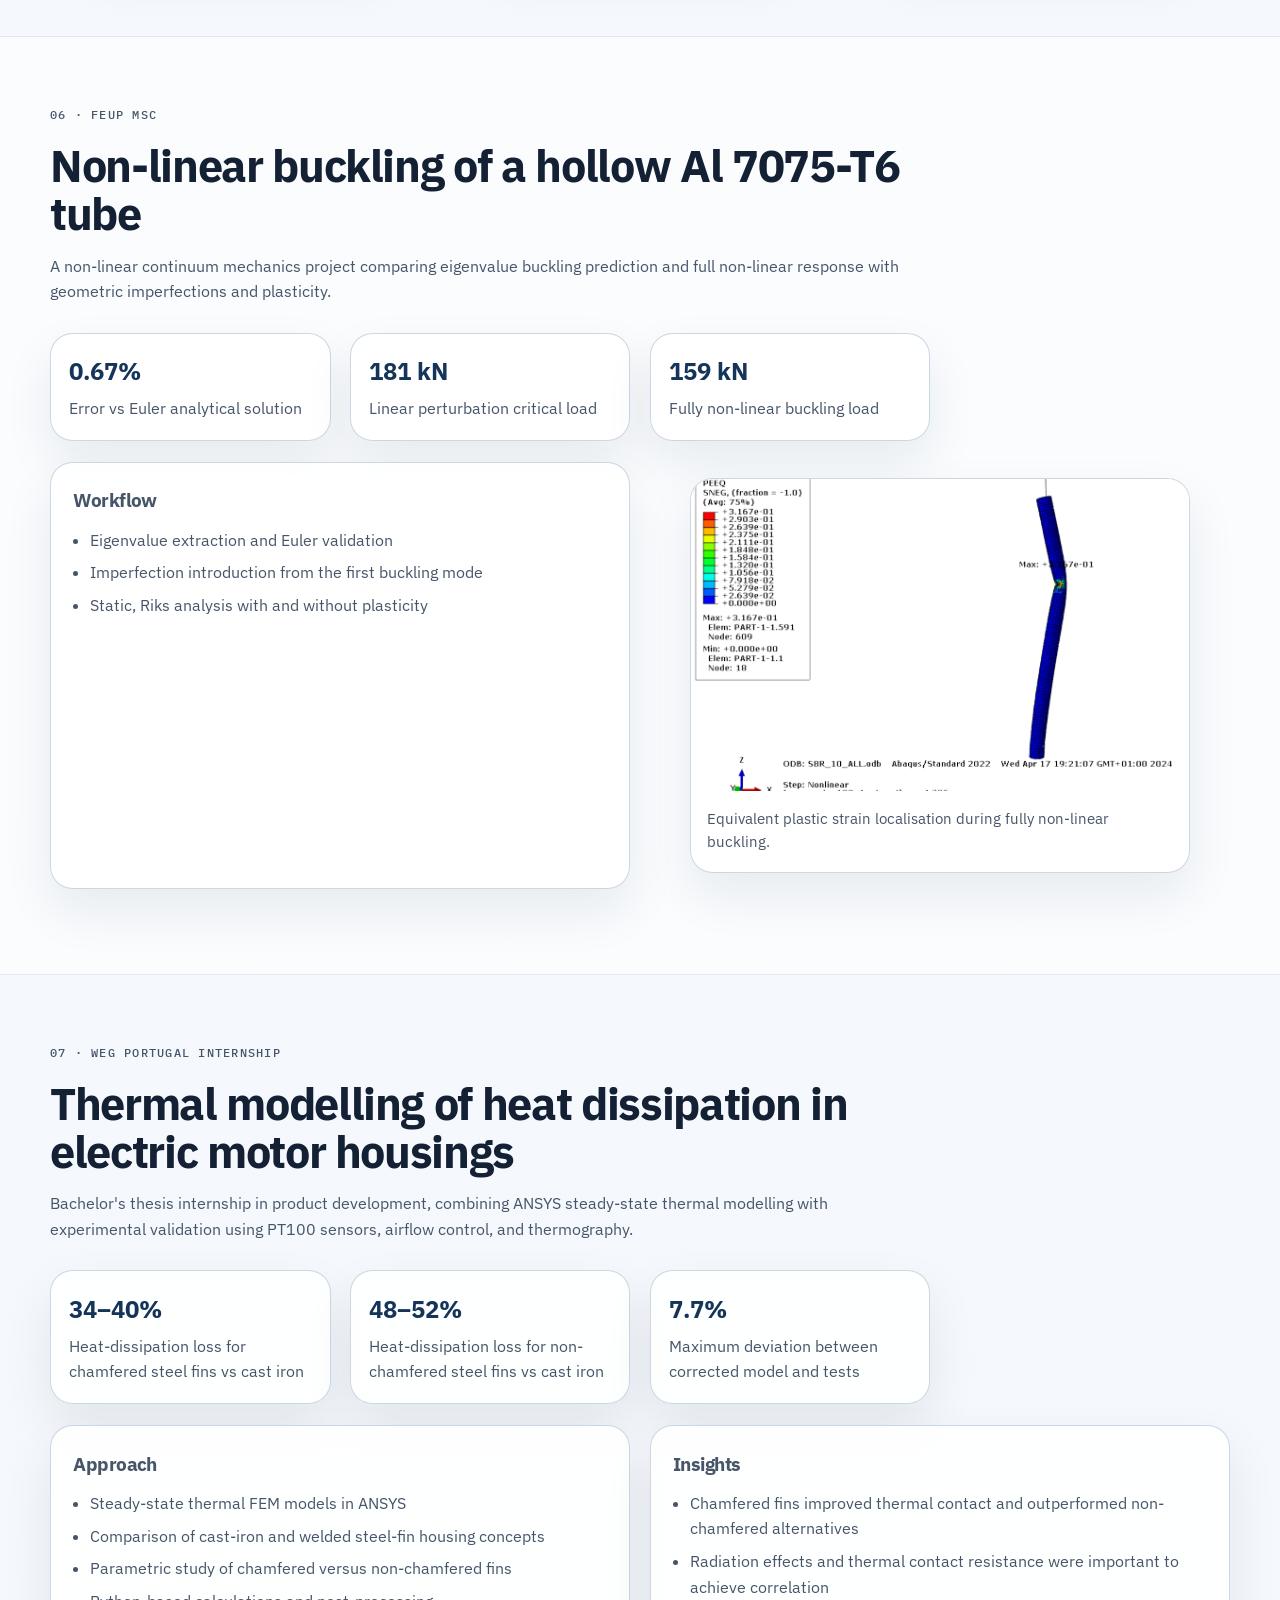
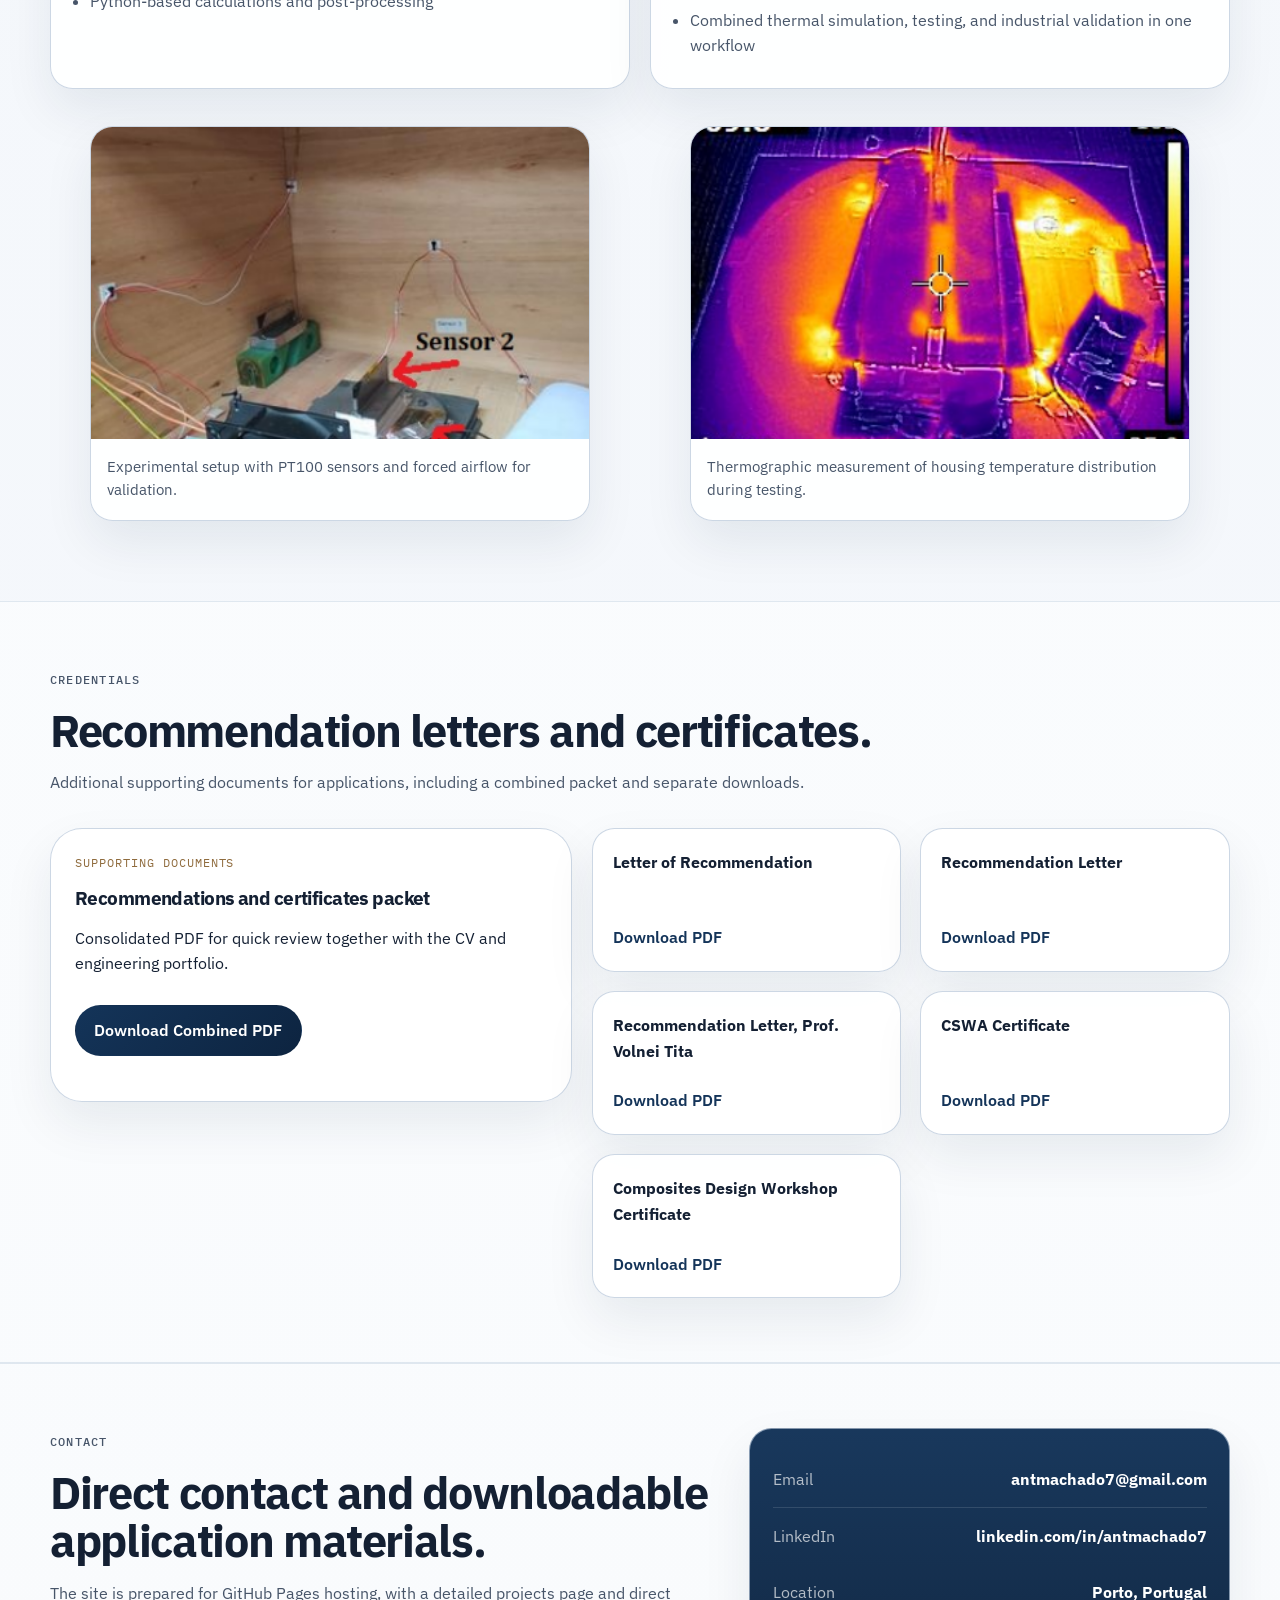
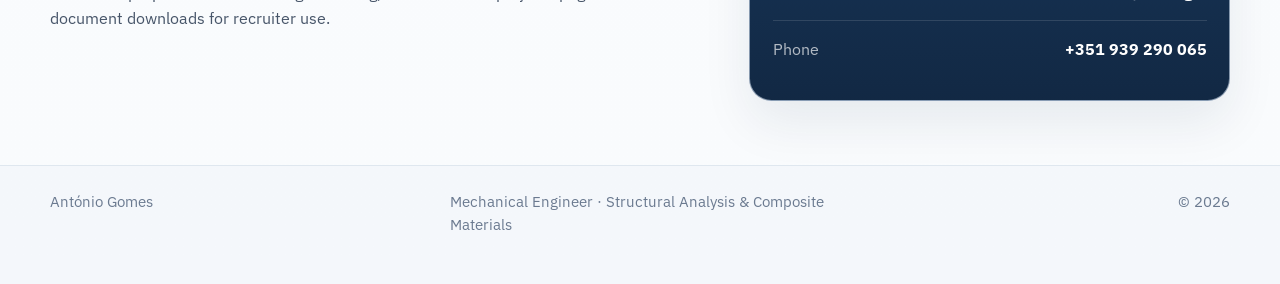
==== commit 89a116dd: "Add files via upload" ====
--- a/projects.html
+++ b/projects.html
@@ -34,6 +34,7 @@
       <nav class="site-nav" id="site-nav" data-nav>
         <a href="index.html">Home</a>
         <a href="#project-index">Project index</a>
+        <a href="#credentials">Credentials</a>
         <a href="#contact">Contact</a>
         <a class="button button-secondary button-small" href="assets/docs/Antonio_Gomes_Portfolio.pdf" download>Portfolio PDF</a>
       </nav>
@@ -446,6 +447,54 @@
             <img src="assets/images/Termografica.png" alt="Thermographic image of a motor housing">
             <figcaption>Thermographic measurement of housing temperature distribution during testing.</figcaption>
           </figure>
+        </div>
+      </div>
+    </section>
+
+    <section class="section section-alt" id="credentials">
+      <div class="container">
+        <div class="section-heading reveal">
+          <p class="eyebrow">Credentials</p>
+          <h2>Recommendation letters and certificates.</h2>
+          <p>
+            Additional supporting documents for applications, including a combined packet and separate downloads.
+          </p>
+        </div>
+
+        <div class="documents-layout">
+          <article class="document-feature reveal">
+            <p class="project-meta">Supporting documents</p>
+            <h3>Recommendations and certificates packet</h3>
+            <p>
+              Consolidated PDF for quick review together with the CV and engineering portfolio.
+            </p>
+            <div class="hero-actions">
+              <a class="button" href="assets/docs/Antonio_Gomes_Recommendations_and_Certificates.pdf" download>Download Combined PDF</a>
+            </div>
+          </article>
+
+          <div class="document-list">
+            <a class="document-card reveal" href="assets/docs/letter_of_recommendation.pdf" download>
+              <strong>Letter of Recommendation</strong>
+              <span>Download PDF</span>
+            </a>
+            <a class="document-card reveal" href="assets/docs/Recommendation_Letter_AntonioGomes.pdf" download>
+              <strong>Recommendation Letter</strong>
+              <span>Download PDF</span>
+            </a>
+            <a class="document-card reveal" href="assets/docs/Recommendation_Letter_Prof_Volnei_Tita_USP_2026.pdf" download>
+              <strong>Recommendation Letter, Prof. Volnei Tita</strong>
+              <span>Download PDF</span>
+            </a>
+            <a class="document-card reveal" href="assets/docs/Certificate_C-2JAUPXEG85.pdf" download>
+              <strong>CSWA Certificate</strong>
+              <span>Download PDF</span>
+            </a>
+            <a class="document-card reveal" href="assets/docs/CDW-XXVI-Certificate-AntonioGomes.pdf" download>
+              <strong>Composites Design Workshop Certificate</strong>
+              <span>Download PDF</span>
+            </a>
+          </div>
         </div>
       </div>
     </section>
--- a/assets/css/styles.css
+++ b/assets/css/styles.css
@@ -425,6 +425,8 @@
 .metrics-grid,
 .detail-grid,
 .media-grid,
+.documents-layout,
+.document-list,
 .footer-inner,
 .anchor-grid {
   display: grid;
@@ -626,12 +628,62 @@
   transform: translateY(0);
 }
 
+.documents-layout {
+  grid-template-columns: 0.9fr 1.1fr;
+  align-items: start;
+}
+
+.document-feature,
+.document-card {
+  background: rgba(255, 255, 255, 0.92);
+  border: 1px solid rgba(183, 199, 217, 0.7);
+  box-shadow: var(--shadow);
+}
+
+.document-feature {
+  border-radius: var(--radius-lg);
+  padding: 1.5rem;
+}
+
+.document-list {
+  grid-template-columns: repeat(2, minmax(0, 1fr));
+}
+
+.document-card {
+  display: flex;
+  flex-direction: column;
+  justify-content: space-between;
+  min-height: 9rem;
+  border-radius: var(--radius-md);
+  padding: 1.25rem;
+  transition: transform 0.2s ease, border-color 0.2s ease;
+}
+
+.document-card:hover,
+.document-card:focus-visible {
+  transform: translateY(-2px);
+  border-color: var(--brand);
+}
+
+.document-card strong {
+  display: block;
+  margin-bottom: 0.8rem;
+  font-size: 1.02rem;
+}
+
+.document-card span {
+  color: var(--brand);
+  font-weight: 600;
+}
+
 @media (max-width: 980px) {
   .hero-grid,
   .page-hero-grid,
   .contact-grid,
   .tools-grid,
   .awards-strip,
+  .documents-layout,
+  .document-list,
   .about-grid,
   .stack-columns,
   .project-grid,
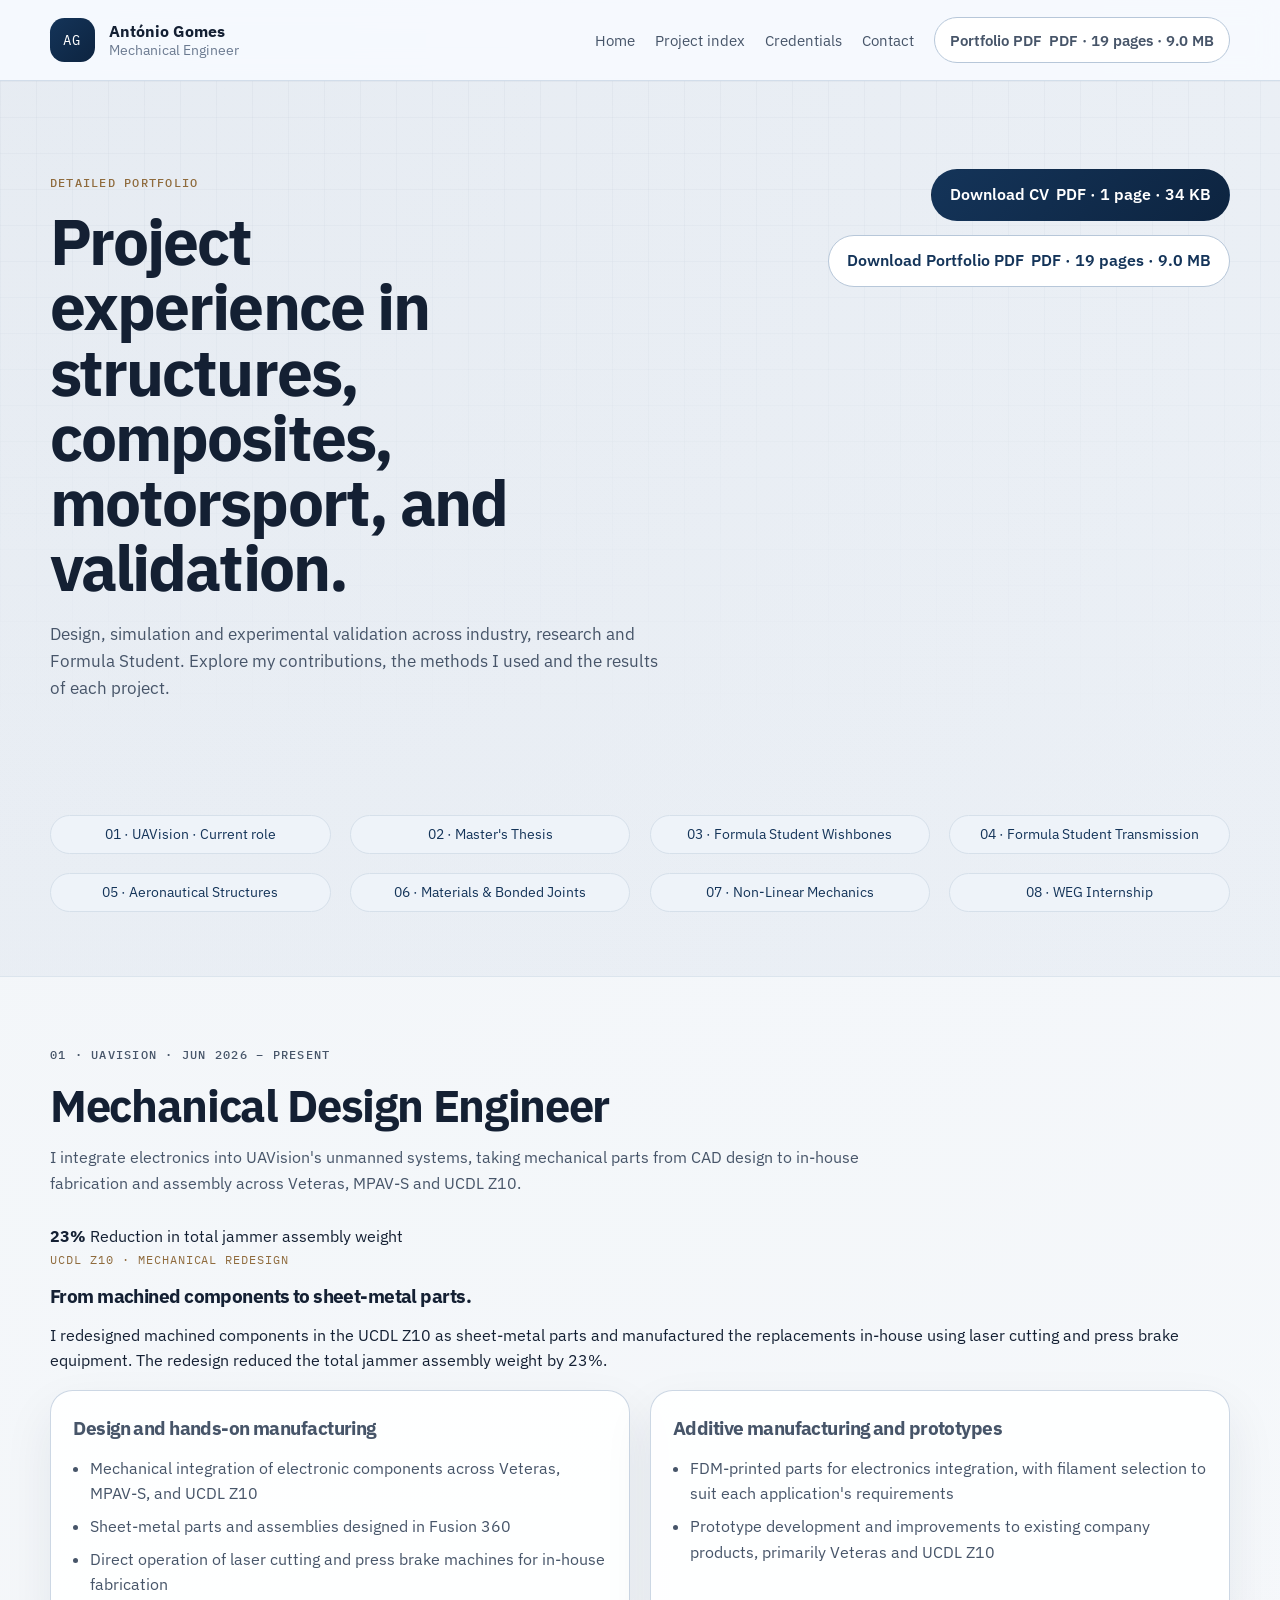
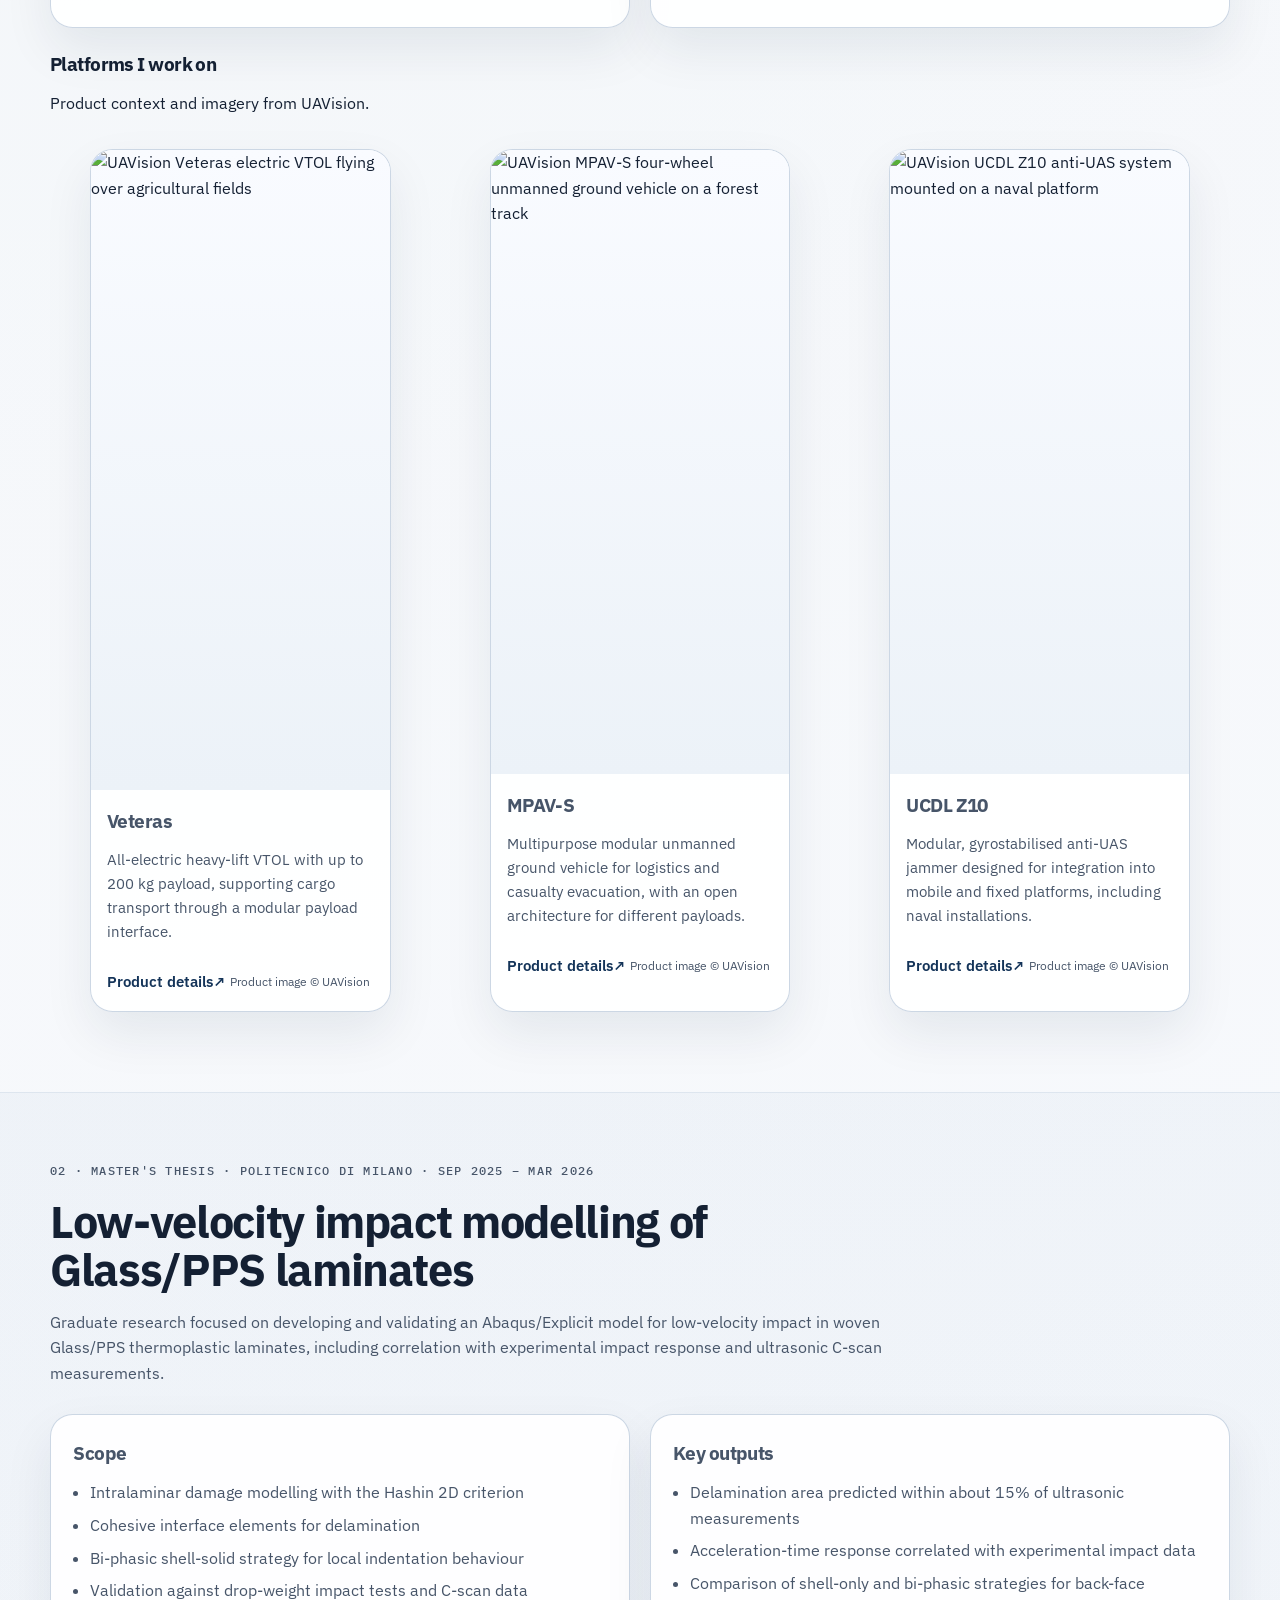
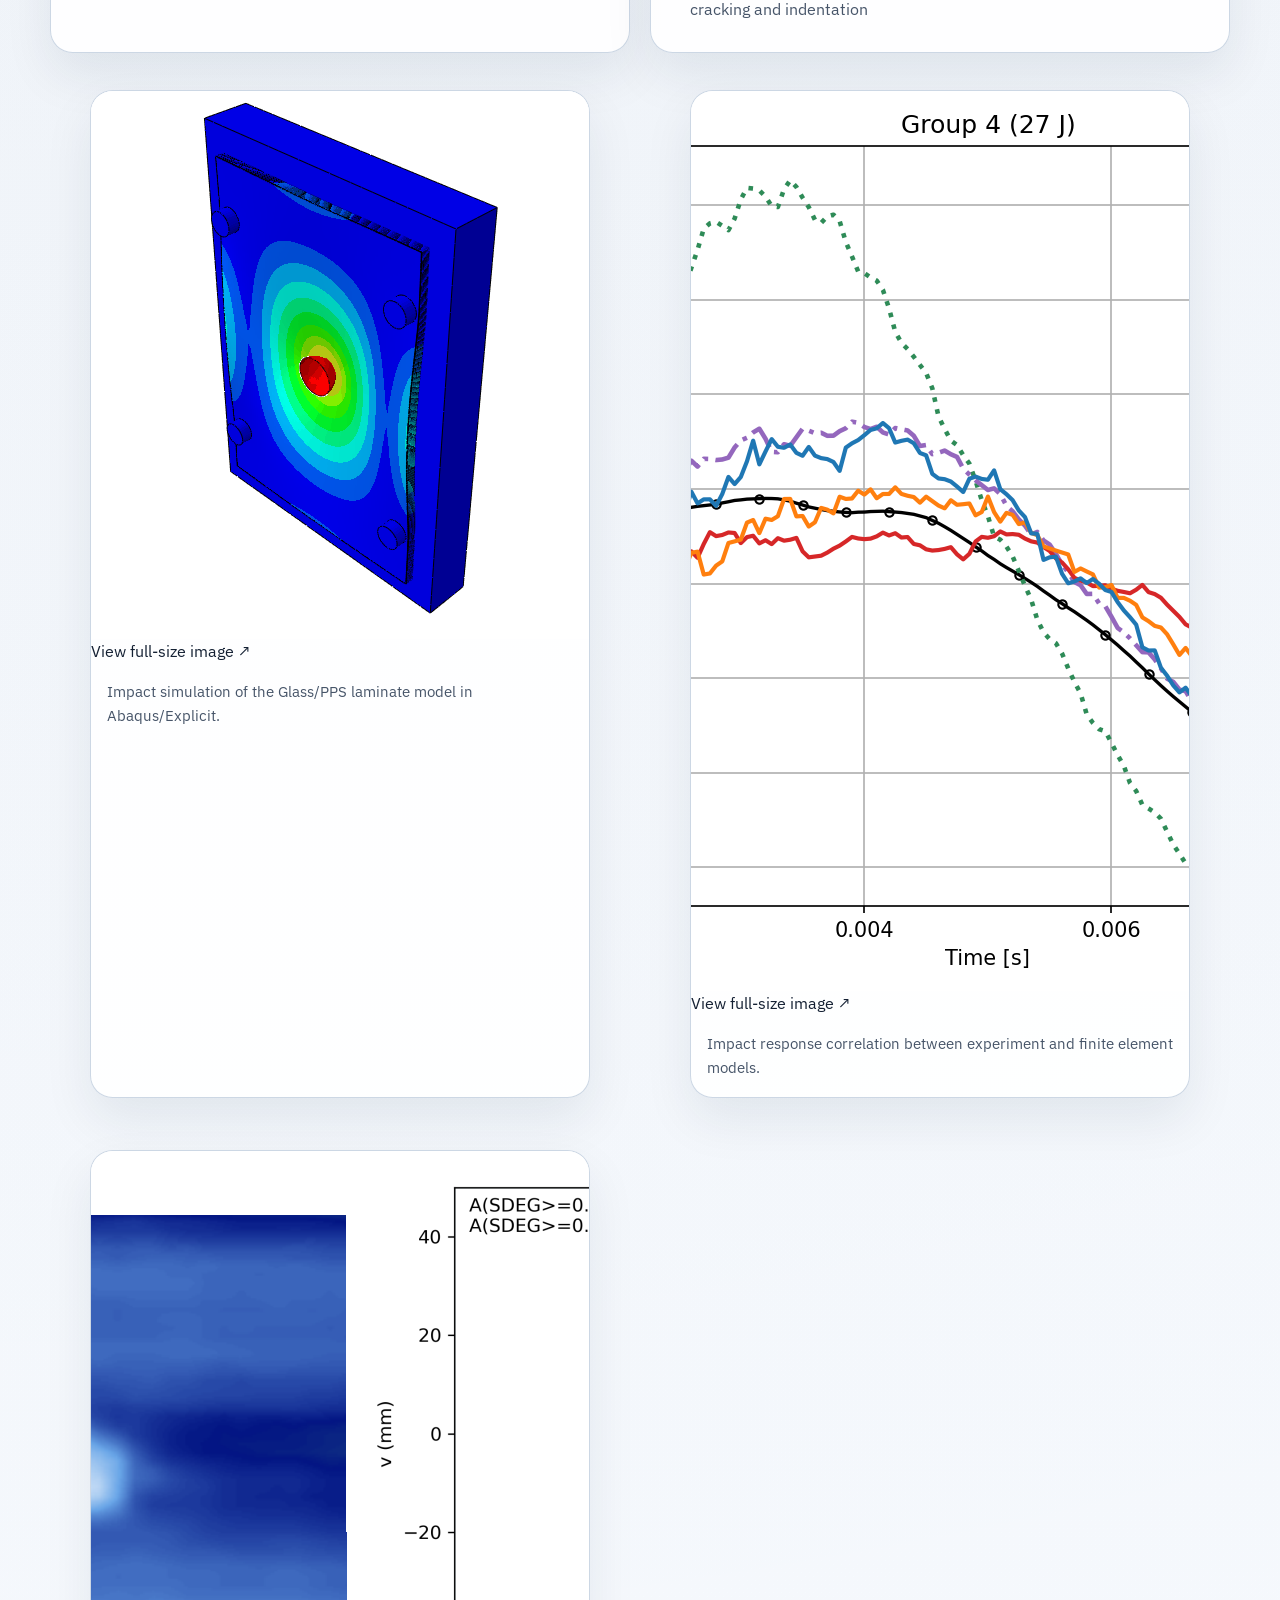
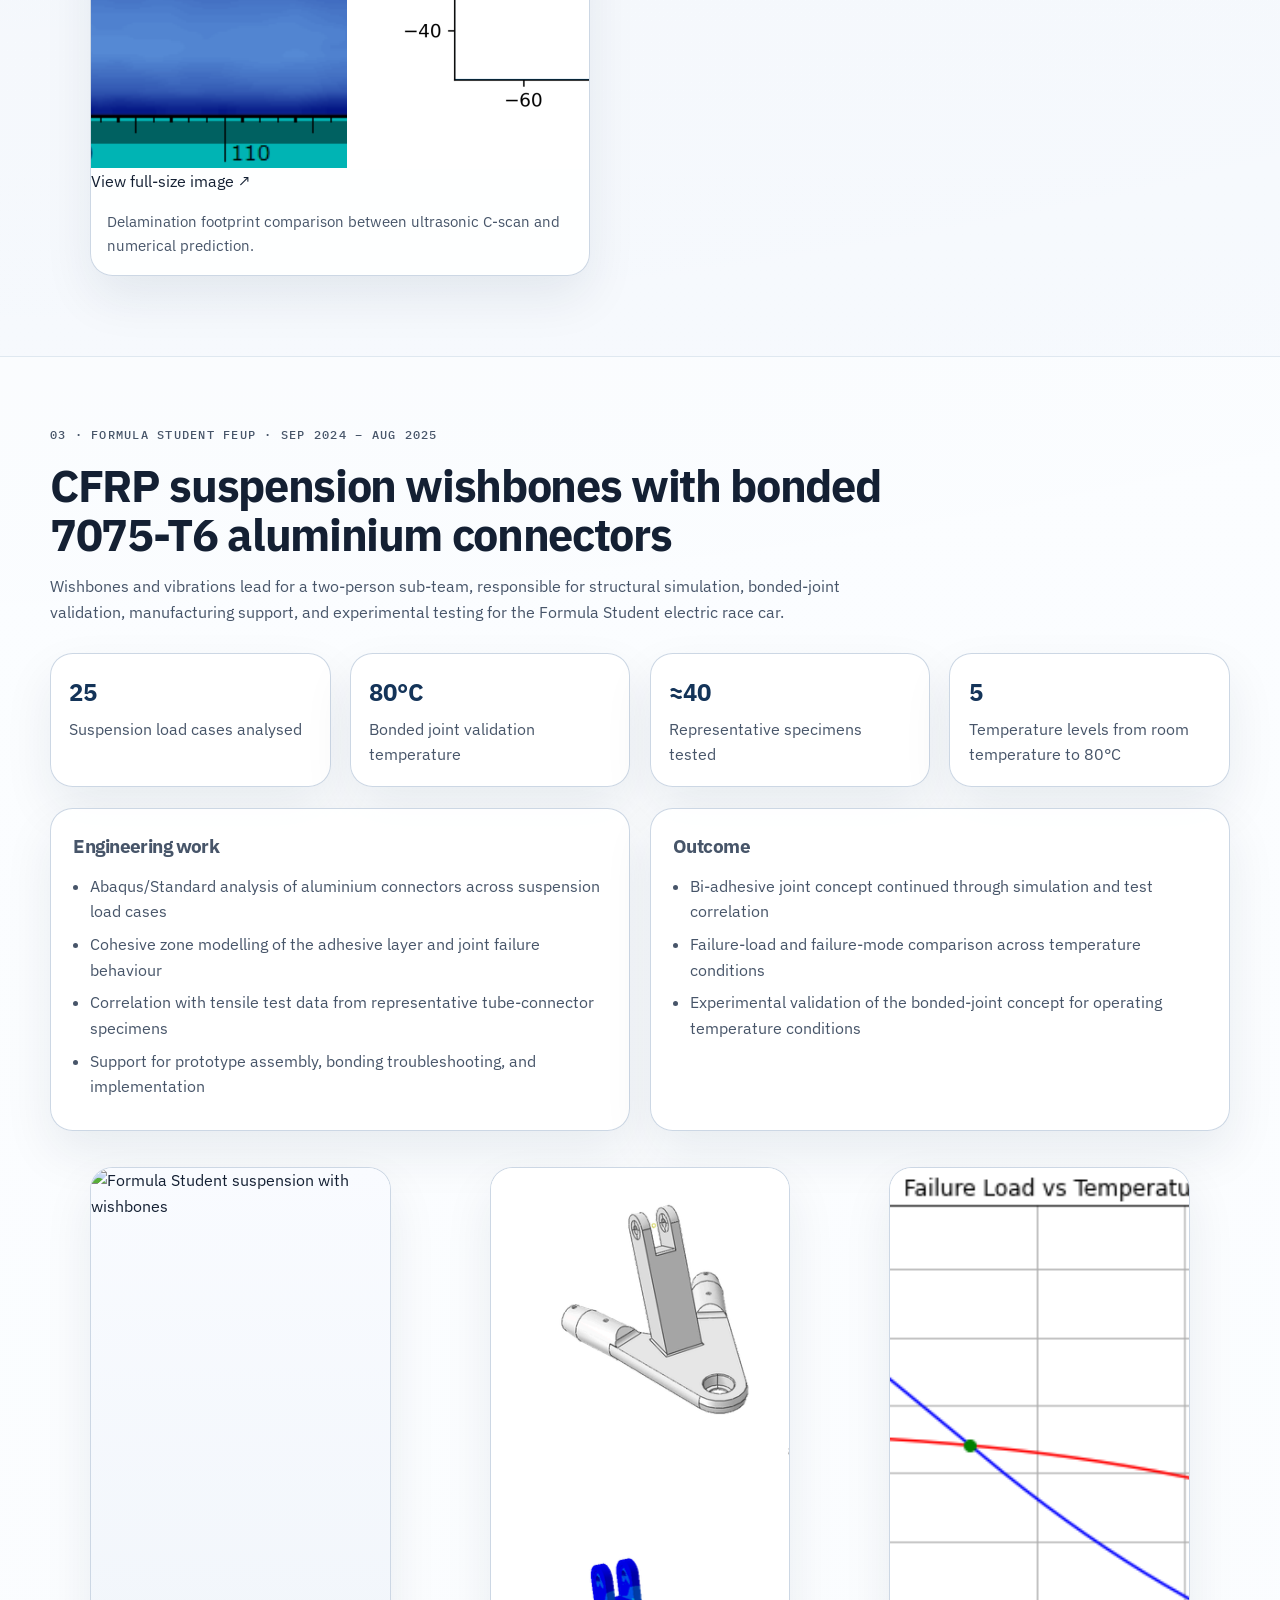
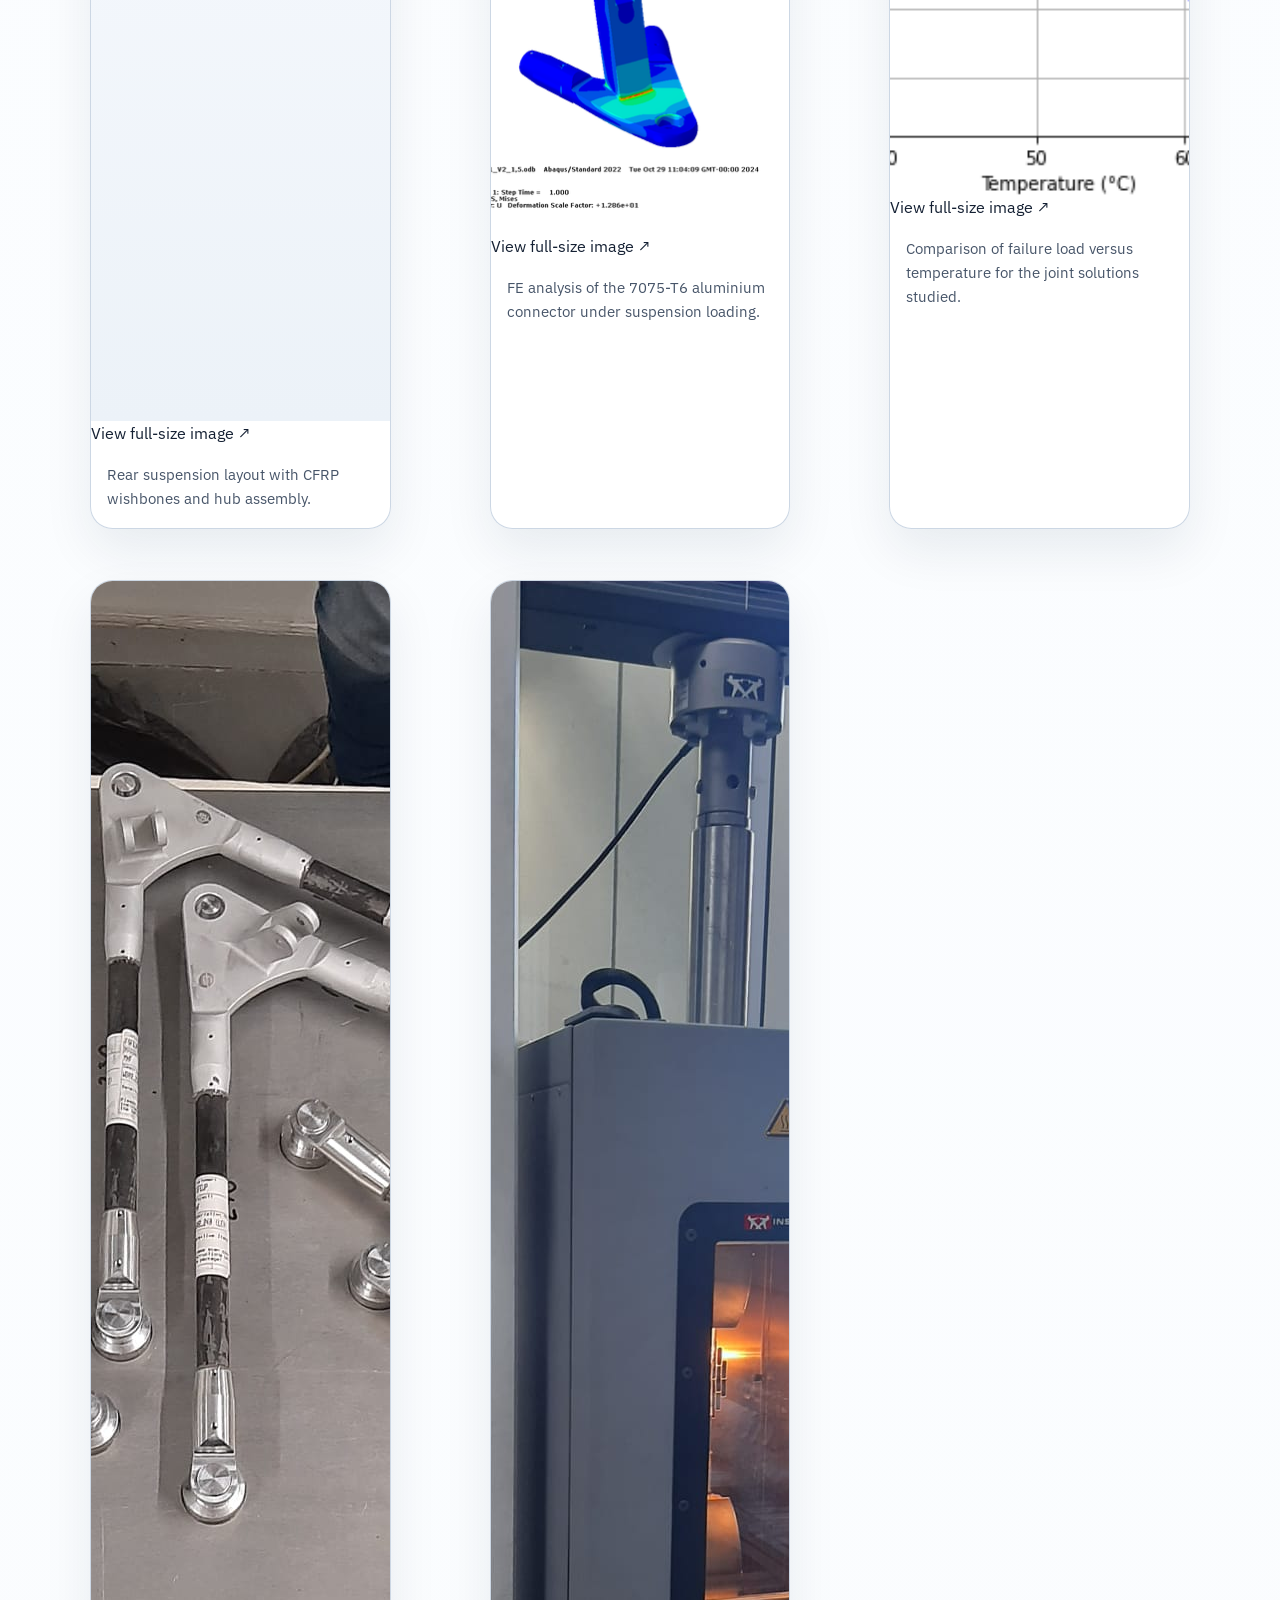
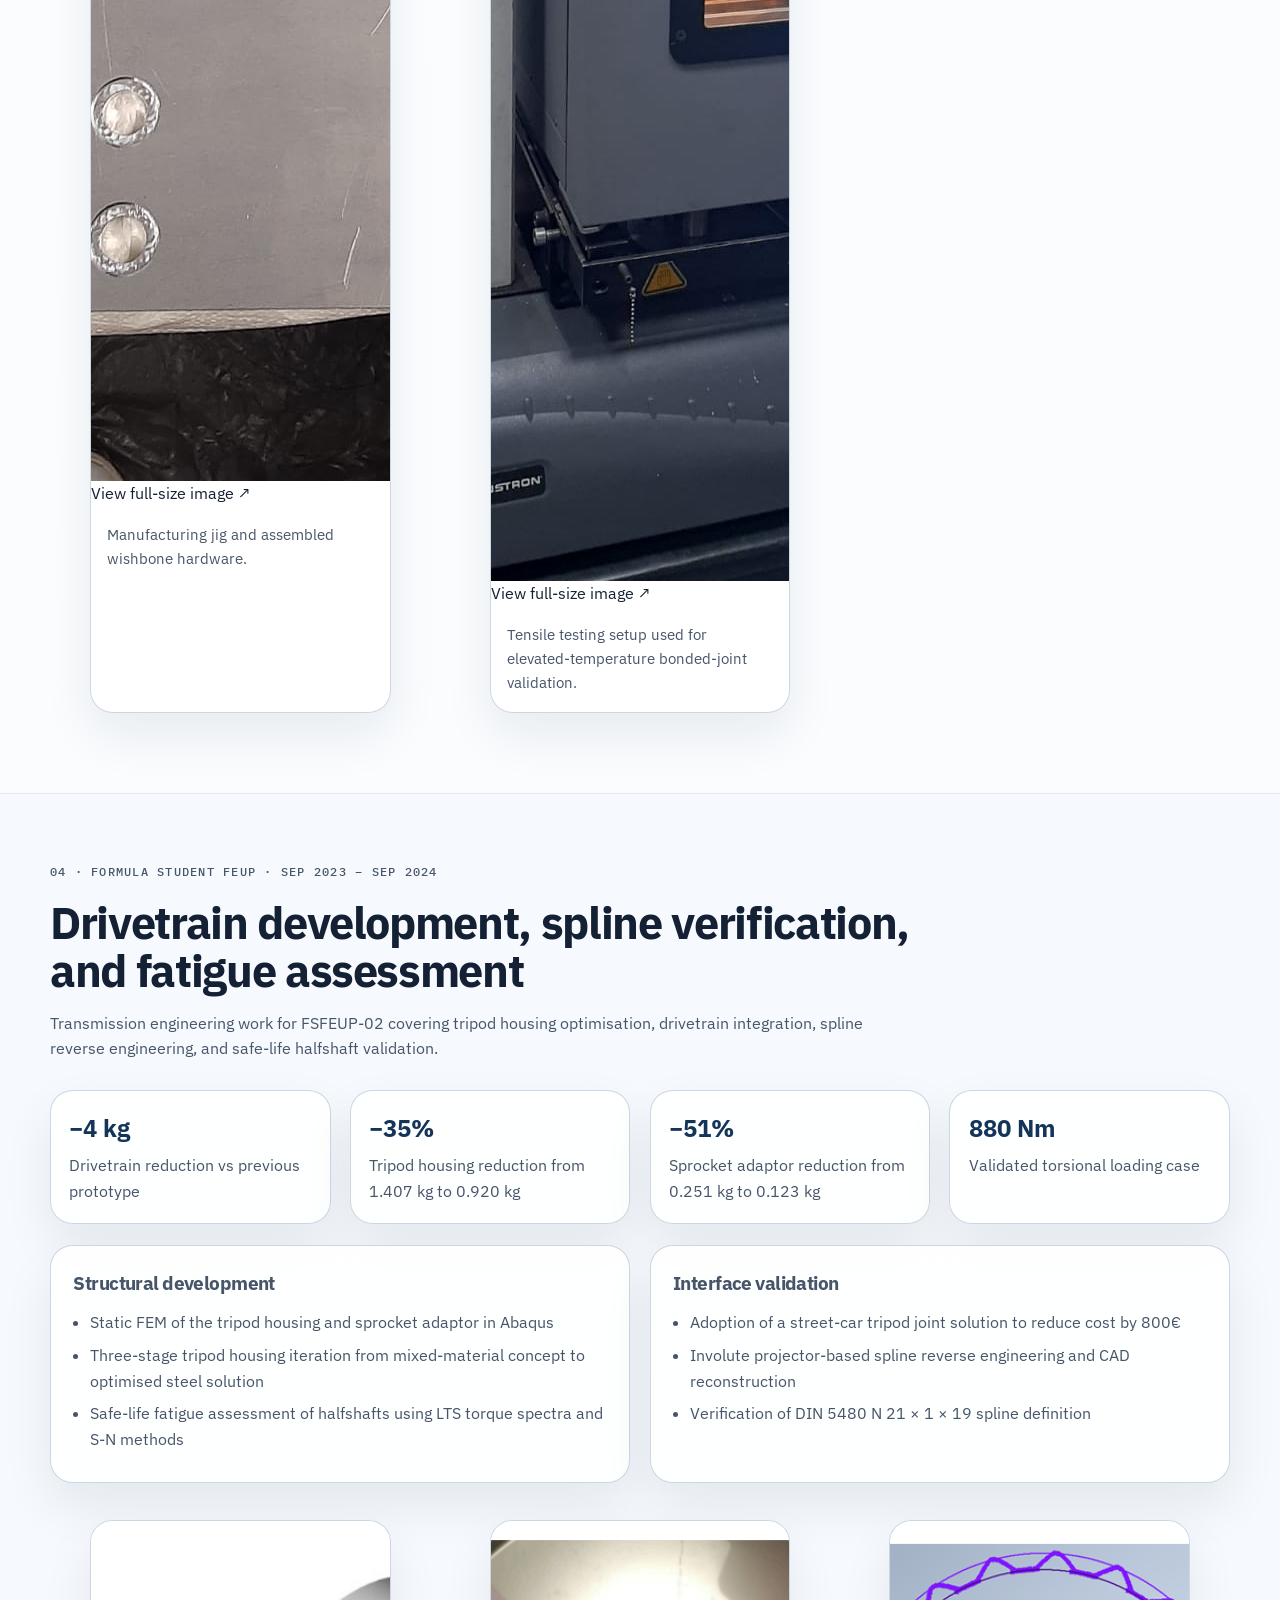
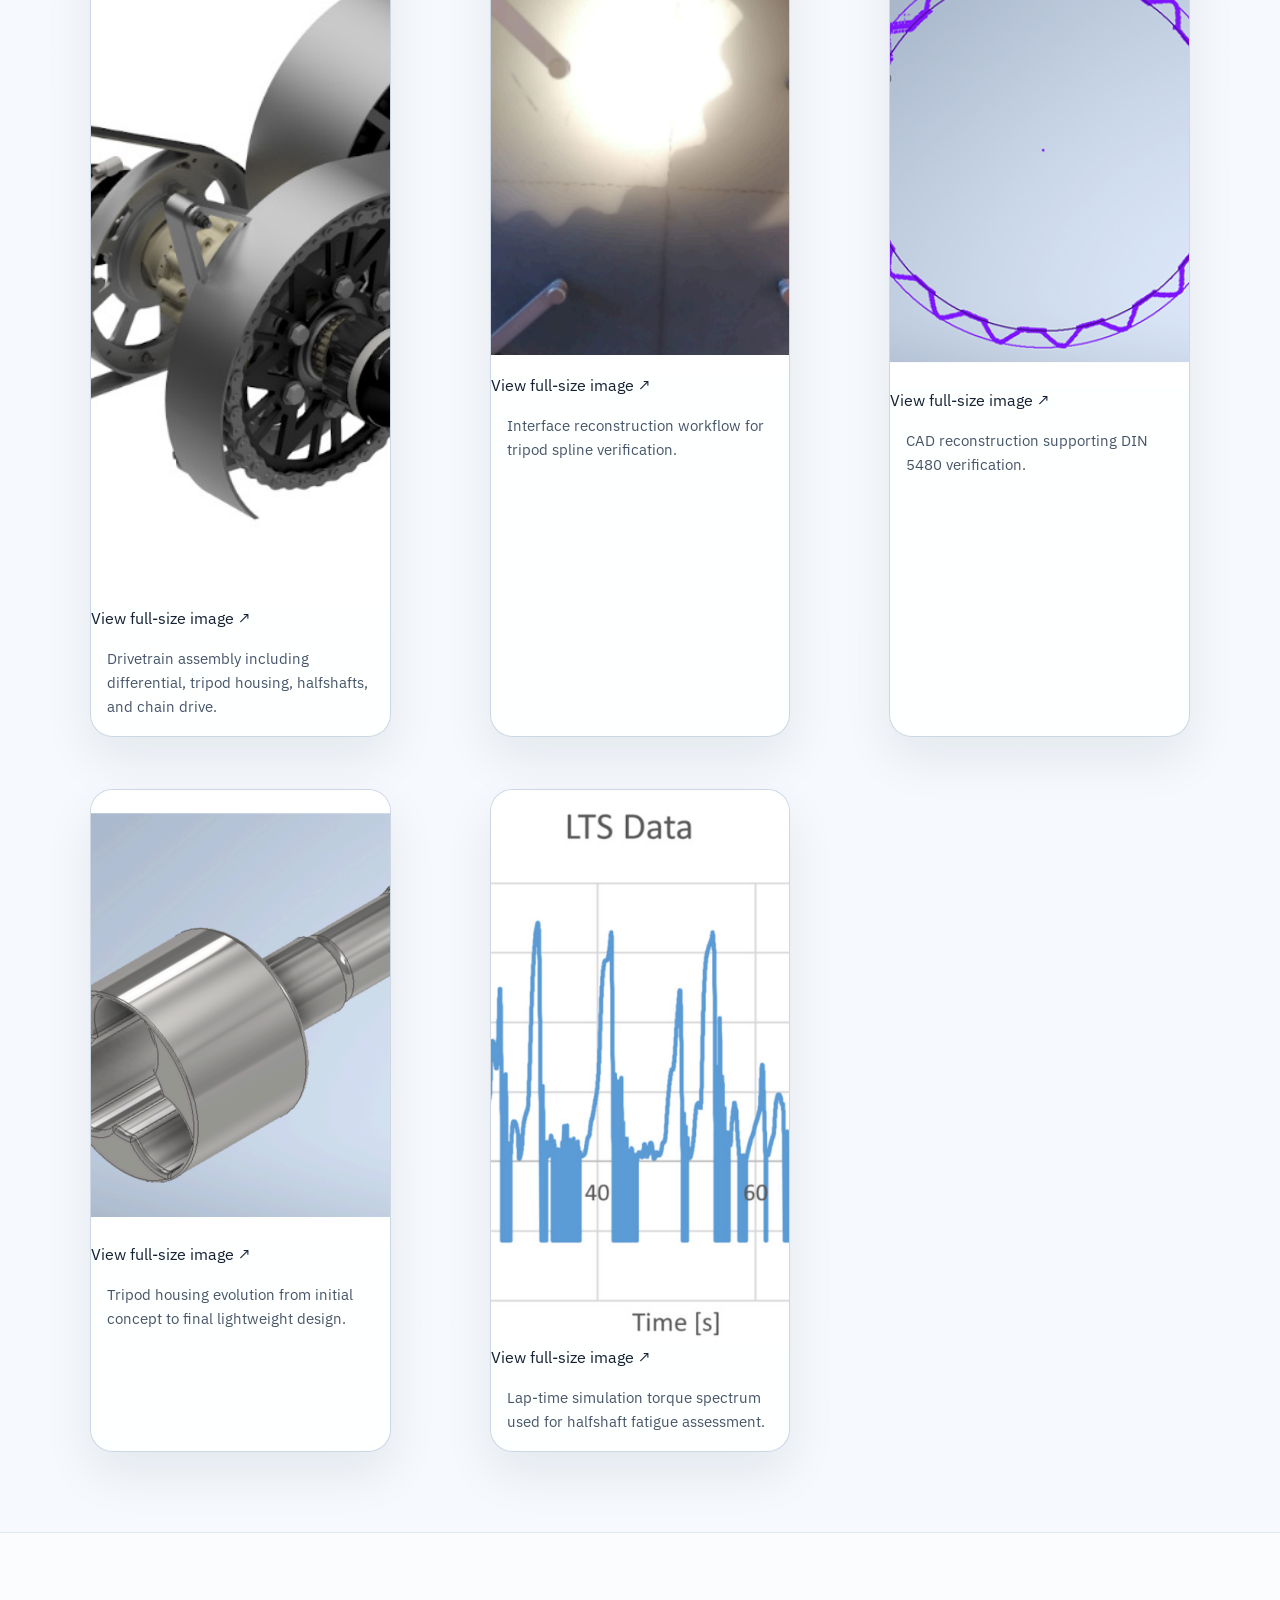
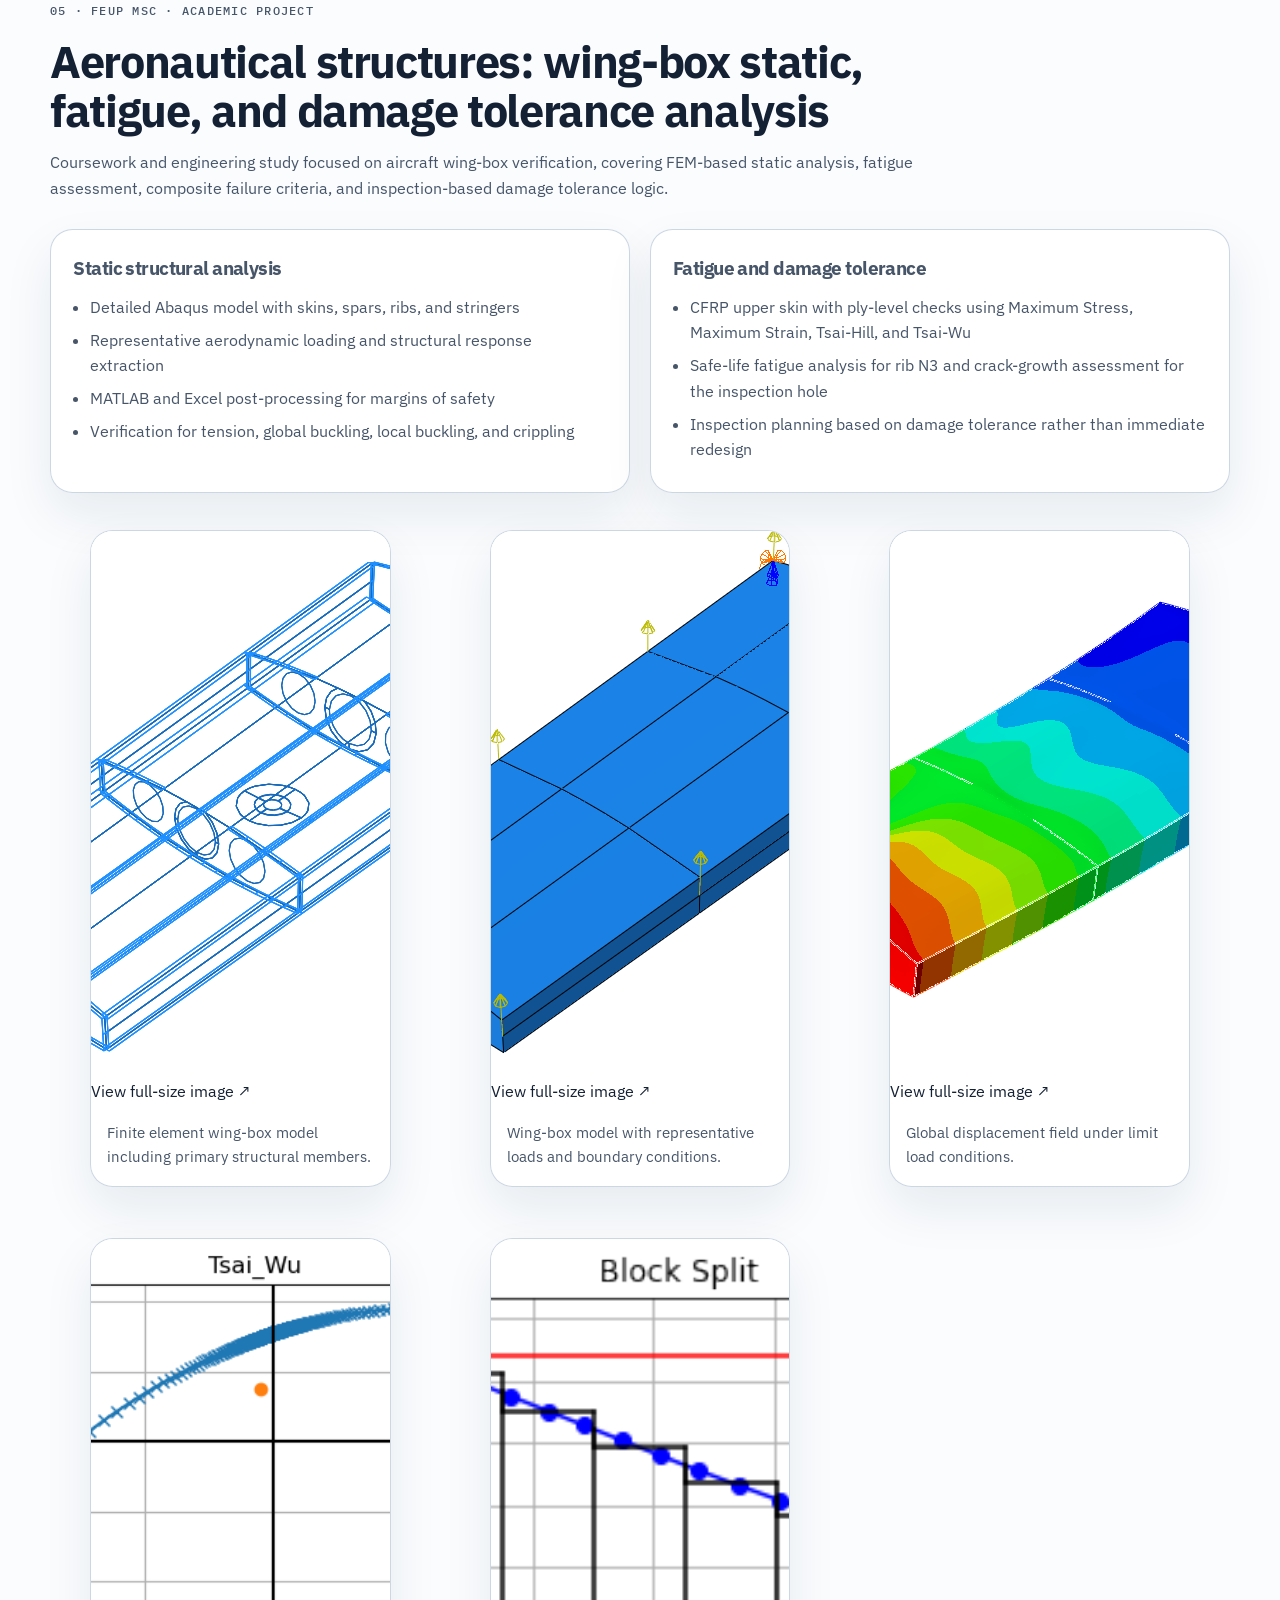
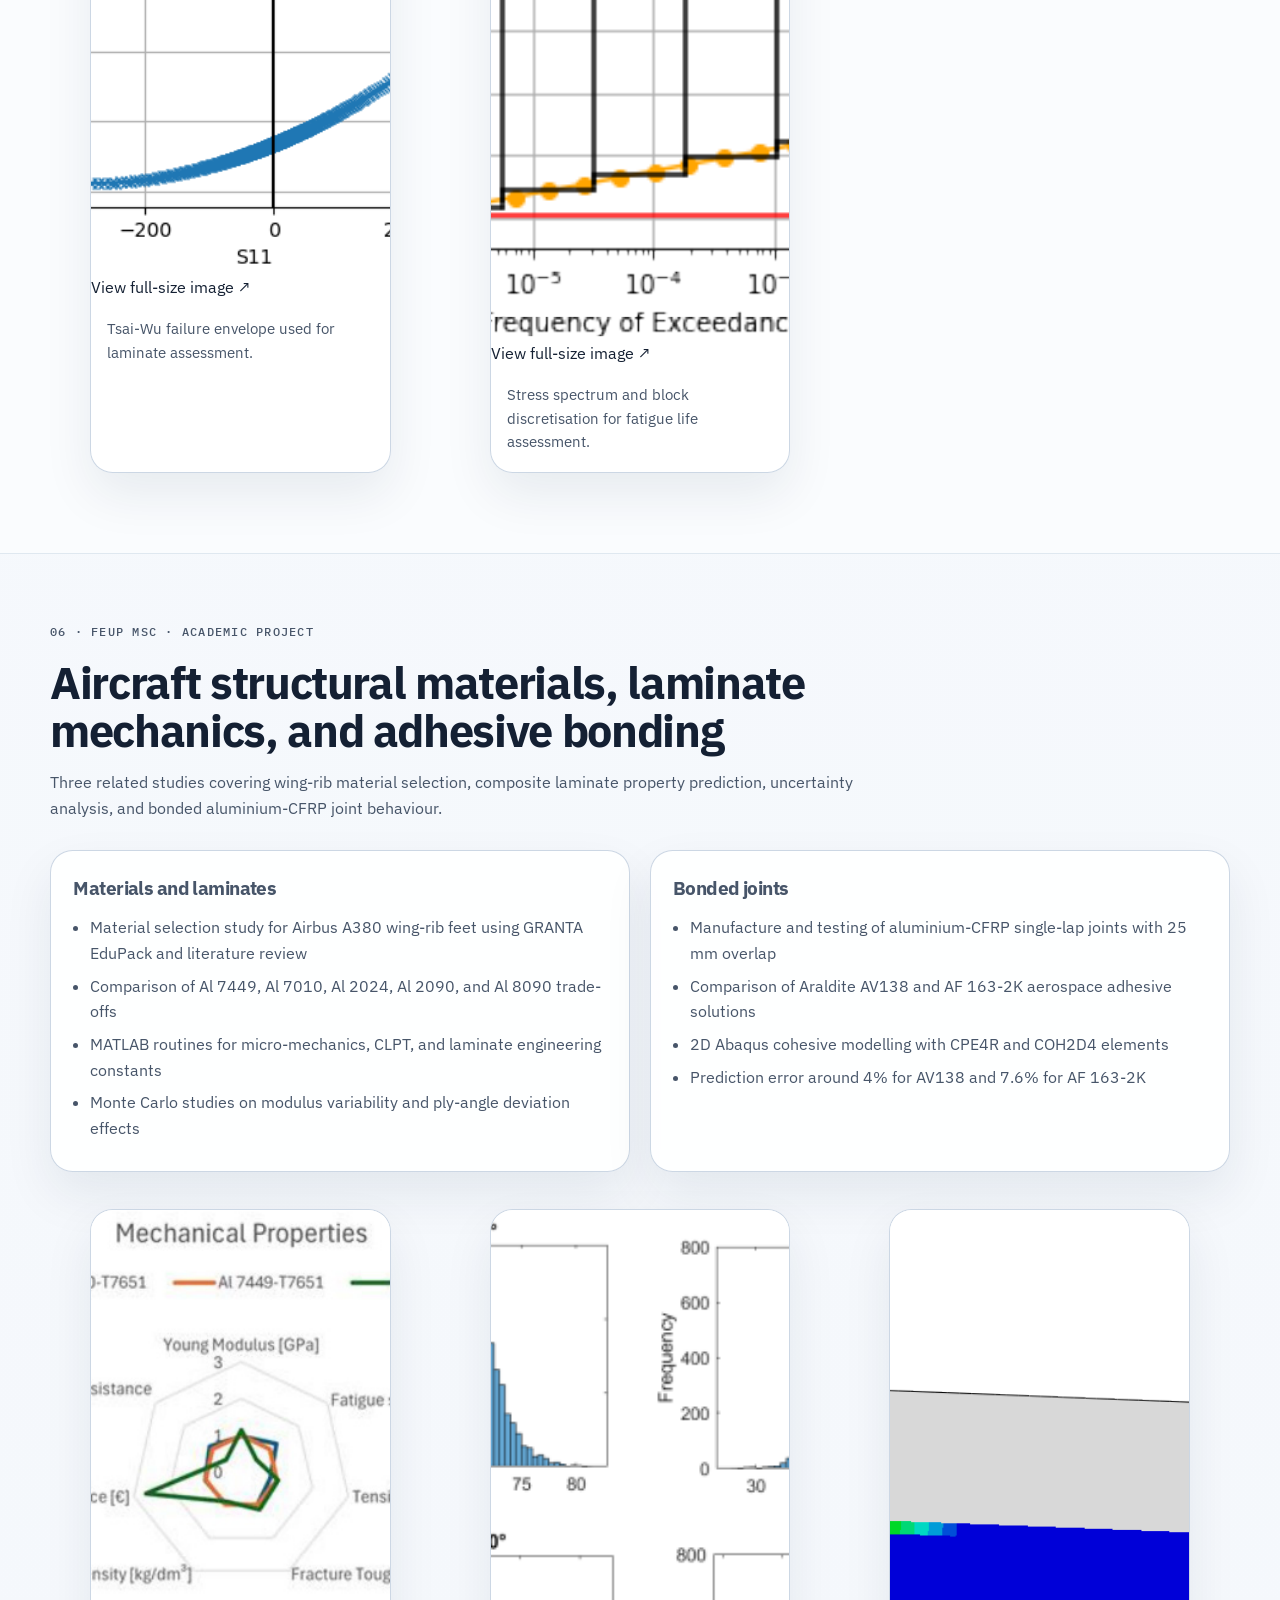
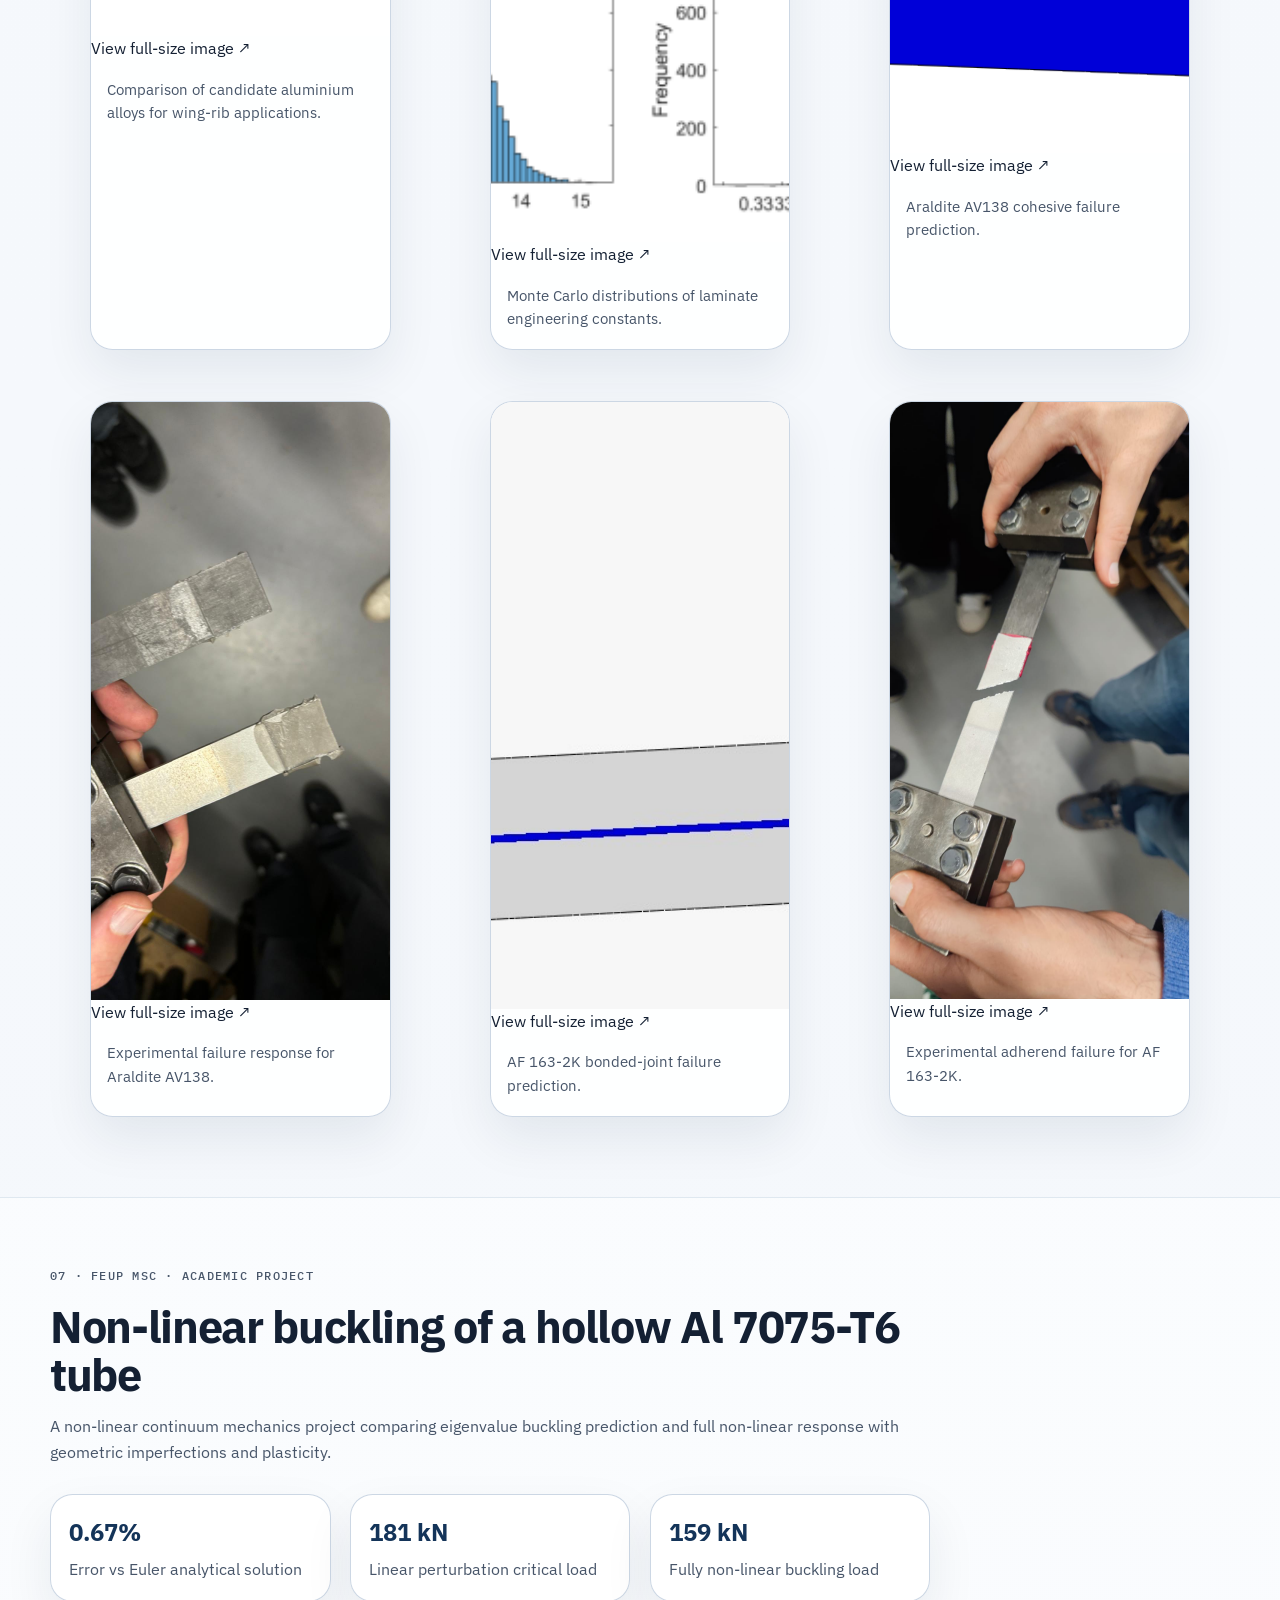
==== commit bcec345c: "Update portfolio with UAVision engineering experience" ====
--- a/projects.html
+++ b/projects.html
@@ -1,544 +1,628 @@
-<!DOCTYPE html>
-<html lang="en">
-<head>
-  <meta charset="UTF-8">
-  <meta name="viewport" content="width=device-width, initial-scale=1.0">
-  <title>Projects | António Gomes</title>
-  <meta name="description" content="Detailed engineering projects by António Gomes, including composites, Formula Student, aeronautical structures, bonded joints, and thermal modelling.">
-  <link rel="icon" type="image/svg+xml" href="assets/icons/favicon.svg">
-  <link rel="preconnect" href="https://fonts.googleapis.com">
-  <link rel="preconnect" href="https://fonts.gstatic.com" crossorigin>
-  <link href="https://fonts.googleapis.com/css2?family=IBM+Plex+Mono:wght@400;500&family=IBM+Plex+Sans:wght@300;400;500;600;700&display=swap" rel="stylesheet">
-  <link rel="stylesheet" href="assets/css/styles.css">
-</head>
-<body>
-  <a class="skip-link" href="#main-content">Skip to content</a>
-
-  <header class="site-header">
-    <div class="container header-inner">
-      <a class="brand" href="index.html" aria-label="António Gomes home">
-        <span class="brand-mark">AG</span>
-        <span class="brand-text">
-          <strong>António Gomes</strong>
-          <span>Mechanical Engineer</span>
-        </span>
-      </a>
-
-      <button class="nav-toggle" type="button" aria-expanded="false" aria-controls="site-nav" data-nav-toggle>
-        <span></span>
-        <span></span>
-        <span></span>
-        <span class="sr-only">Toggle navigation</span>
-      </button>
-
-      <nav class="site-nav" id="site-nav" data-nav>
-        <a href="index.html">Home</a>
-        <a href="#project-index">Project index</a>
-        <a href="#credentials">Credentials</a>
-        <a href="#contact">Contact</a>
-        <a class="button button-secondary button-small" href="assets/docs/Antonio_Gomes_Portfolio.pdf" download>Portfolio PDF</a>
-      </nav>
-    </div>
-  </header>
-
-  <main id="main-content">
-    <section class="page-hero page-hero-compact">
-      <div class="container page-hero-grid">
-        <div class="reveal">
-          <p class="eyebrow">Detailed portfolio</p>
-          <h1>Project experience in structures, composites, motorsport, and validation.</h1>
-          <p class="hero-intro">
-            A web-adapted version of the original engineering portfolio, reorganised into readable sections for recruiters and technical interviewers.
-          </p>
-        </div>
-        <div class="page-hero-actions reveal">
-          <a class="button" href="assets/docs/Antonio_Gomes_CV.pdf" download>Download CV</a>
-          <a class="button button-secondary" href="assets/docs/Antonio_Gomes_Portfolio.pdf" download>Download Portfolio PDF</a>
-        </div>
-      </div>
-    </section>
-
-    <section class="section" id="project-index">
-      <div class="container anchor-grid reveal">
-        <a href="#masters-thesis">Master's Thesis</a>
-        <a href="#formula-wishbones">Formula Student Wishbones</a>
-        <a href="#formula-transmission">Formula Student Transmission</a>
-        <a href="#aero-structures">Aeronautical Structures</a>
-        <a href="#materials-joints">Materials &amp; Bonded Joints</a>
-        <a href="#nonlinear-mechanics">Non-Linear Mechanics</a>
-        <a href="#weg-internship">WEG Internship</a>
-      </div>
-    </section>
-
-    <section class="section project-section" id="masters-thesis">
-      <div class="container">
-        <div class="project-section-header reveal">
-          <p class="eyebrow">01 · Master's thesis · Politecnico di Milano</p>
-          <h2>Low-velocity impact modelling of Glass/PPS laminates</h2>
-          <p>
-            Graduate research focused on developing and validating an Abaqus/Explicit model for low-velocity impact in woven
-            Glass/PPS thermoplastic laminates, including correlation with experimental impact response and ultrasonic C-scan measurements.
-          </p>
-        </div>
-
-        <div class="detail-grid">
-          <article class="detail-card reveal">
-            <h3>Scope</h3>
-            <ul class="list-clean">
-              <li>Intralaminar damage modelling with the Hashin 2D criterion</li>
-              <li>Cohesive interface elements for delamination</li>
-              <li>Bi-phasic shell-solid strategy for local indentation behaviour</li>
-              <li>Validation against drop-weight impact tests and C-scan data</li>
-            </ul>
-          </article>
-
-          <article class="detail-card reveal">
-            <h3>Key outputs</h3>
-            <ul class="list-clean">
-              <li>Delamination area predicted within about 15% of ultrasonic measurements</li>
-              <li>Acceleration-time response correlated with experimental impact data</li>
-              <li>Comparison of shell-only and bi-phasic strategies for back-face cracking and indentation</li>
-            </ul>
-          </article>
-        </div>
-
-        <div class="media-grid media-grid-two">
-          <figure class="media-card reveal">
-            <img src="assets/images/CAE_U.png" alt="Impact simulation in a Glass/PPS laminate">
-            <figcaption>Impact simulation of the Glass/PPS laminate model in Abaqus/Explicit.</figcaption>
-          </figure>
-          <figure class="media-card reveal">
-            <img src="assets/images/g4_overlay_SG1_2_Estimation2.png" alt="Acceleration-time comparison between experiment and FE models">
-            <figcaption>Impact response correlation between experiment and finite element models.</figcaption>
-          </figure>
-          <figure class="media-card reveal">
-            <img src="assets/images/27_Del.png" alt="Ultrasonic C-scan and numerical delamination comparison">
-            <figcaption>Delamination footprint comparison between ultrasonic C-scan and numerical prediction.</figcaption>
-          </figure>
-        </div>
-      </div>
-    </section>
-
-    <section class="section section-alt project-section" id="formula-wishbones">
-      <div class="container">
-        <div class="project-section-header reveal">
-          <p class="eyebrow">02 · Formula Student FEUP</p>
-          <h2>CFRP suspension wishbones with bonded 7075-T6 aluminium connectors</h2>
-          <p>
-            Wishbones and vibrations lead for a two-person sub-team, responsible for structural simulation, bonded-joint validation,
-            manufacturing support, and experimental testing for the Formula Student electric race car.
-          </p>
-        </div>
-
-        <div class="metrics-grid">
-          <div class="metric-tile reveal"><strong>25</strong><span>Suspension load cases analysed</span></div>
-          <div class="metric-tile reveal"><strong>80°C</strong><span>Bonded joint validation temperature</span></div>
-          <div class="metric-tile reveal"><strong>≈40</strong><span>Representative specimens tested</span></div>
-          <div class="metric-tile reveal"><strong>5</strong><span>Temperature levels from room temperature to 80°C</span></div>
-        </div>
-
-        <div class="detail-grid">
-          <article class="detail-card reveal">
-            <h3>Engineering work</h3>
-            <ul class="list-clean">
-              <li>Abaqus/Standard analysis of aluminium connectors across suspension load cases</li>
-              <li>Cohesive zone modelling of the adhesive layer and joint failure behaviour</li>
-              <li>Correlation with tensile test data from representative tube-connector specimens</li>
-              <li>Support for prototype assembly, bonding troubleshooting, and implementation</li>
-            </ul>
-          </article>
-
-          <article class="detail-card reveal">
-            <h3>Outcome</h3>
-            <ul class="list-clean">
-              <li>Bi-adhesive joint concept continued through simulation and test correlation</li>
-              <li>Failure-load and failure-mode comparison across temperature conditions</li>
-              <li>Experimental validation of the bonded-joint concept for operating temperature conditions</li>
-            </ul>
-          </article>
-        </div>
-
-        <div class="media-grid media-grid-three">
-          <figure class="media-card reveal">
-            <img src="assets/images/WB_Divider.png" alt="Formula Student suspension with wishbones">
-            <figcaption>Rear suspension layout with CFRP wishbones and hub assembly.</figcaption>
-          </figure>
-          <figure class="media-card reveal">
-            <img src="assets/images/Connector_Optimization.png" alt="Finite element analysis of a wishbone connector">
-            <figcaption>FE analysis of the 7075-T6 aluminium connector under suspension loading.</figcaption>
-          </figure>
-          <figure class="media-card reveal">
-            <img src="assets/images/Failure_vs_Temp.png" alt="Failure load versus temperature chart">
-            <figcaption>Comparison of failure load versus temperature for the joint solutions studied.</figcaption>
-          </figure>
-          <figure class="media-card reveal">
-            <img src="assets/images/JIG_Manufacturing_Setup.jpeg" alt="Manufacturing jig for wishbone assembly">
-            <figcaption>Manufacturing jig and assembled wishbone hardware.</figcaption>
-          </figure>
-          <figure class="media-card reveal">
-            <img src="assets/images/Temp_Test_Setup.jpeg" alt="Tensile testing setup with environmental chamber">
-            <figcaption>Tensile testing setup used for elevated-temperature bonded-joint validation.</figcaption>
-          </figure>
-        </div>
-      </div>
-    </section>
-
-    <section class="section project-section" id="formula-transmission">
-      <div class="container">
-        <div class="project-section-header reveal">
-          <p class="eyebrow">03 · Formula Student FEUP</p>
-          <h2>Drivetrain development, spline verification, and fatigue assessment</h2>
-          <p>
-            Transmission engineering work for FSFEUP-02 covering tripod housing optimisation, drivetrain integration, spline
-            reverse engineering, and safe-life halfshaft validation.
-          </p>
-        </div>
-
-        <div class="metrics-grid">
-          <div class="metric-tile reveal"><strong>−4 kg</strong><span>Drivetrain reduction vs previous prototype</span></div>
-          <div class="metric-tile reveal"><strong>−35%</strong><span>Tripod housing reduction from 1.407 kg to 0.920 kg</span></div>
-          <div class="metric-tile reveal"><strong>−51%</strong><span>Sprocket adaptor reduction from 0.251 kg to 0.123 kg</span></div>
-          <div class="metric-tile reveal"><strong>880 Nm</strong><span>Validated torsional loading case</span></div>
-        </div>
-
-        <div class="detail-grid">
-          <article class="detail-card reveal">
-            <h3>Structural development</h3>
-            <ul class="list-clean">
-              <li>Static FEM of the tripod housing and sprocket adaptor in Abaqus</li>
-              <li>Three-stage tripod housing iteration from mixed-material concept to optimised steel solution</li>
-              <li>Safe-life fatigue assessment of halfshafts using LTS torque spectra and S-N methods</li>
-            </ul>
-          </article>
-
-          <article class="detail-card reveal">
-            <h3>Interface validation</h3>
-            <ul class="list-clean">
-              <li>Adoption of a street-car tripod joint solution to reduce cost by 800€</li>
-              <li>Involute projector-based spline reverse engineering and CAD reconstruction</li>
-              <li>Verification of DIN 5480 N 21 × 1 × 19 spline definition</li>
-            </ul>
-          </article>
-        </div>
-
-        <div class="media-grid media-grid-three">
-          <figure class="media-card reveal">
-            <img src="assets/images/Transmission_CAD.png" alt="FSFEUP-02 drivetrain CAD assembly">
-            <figcaption>Drivetrain assembly including differential, tripod housing, halfshafts, and chain drive.</figcaption>
-          </figure>
-          <figure class="media-card reveal">
-            <img src="assets/images/Involute_reconstruction_1.png" alt="Spline reconstruction step one">
-            <figcaption>Interface reconstruction workflow for tripod spline verification.</figcaption>
-          </figure>
-          <figure class="media-card reveal">
-            <img src="assets/images/Involute_reconstruction_2.png" alt="Spline reconstruction step two">
-            <figcaption>CAD reconstruction supporting DIN 5480 verification.</figcaption>
-          </figure>
-          <figure class="media-card reveal">
-            <img src="assets/images/Tripod_Housing_Optimization.png" alt="Tripod housing optimisation sequence">
-            <figcaption>Tripod housing evolution from initial concept to final lightweight design.</figcaption>
-          </figure>
-          <figure class="media-card reveal">
-            <img src="assets/images/LTS_Data.png" alt="Torque spectrum used for fatigue analysis">
-            <figcaption>Lap-time simulation torque spectrum used for halfshaft fatigue assessment.</figcaption>
-          </figure>
-        </div>
-      </div>
-    </section>
-
-    <section class="section section-alt project-section" id="aero-structures">
-      <div class="container">
-        <div class="project-section-header reveal">
-          <p class="eyebrow">04 · FEUP MSc</p>
-          <h2>Aeronautical structures: wing-box static, fatigue, and damage tolerance analysis</h2>
-          <p>
-            Coursework and engineering study focused on aircraft wing-box verification, covering FEM-based static analysis,
-            fatigue assessment, composite failure criteria, and inspection-based damage tolerance logic.
-          </p>
-        </div>
-
-        <div class="detail-grid detail-grid-wide">
-          <article class="detail-card reveal">
-            <h3>Static structural analysis</h3>
-            <ul class="list-clean">
-              <li>Detailed Abaqus model with skins, spars, ribs, and stringers</li>
-              <li>Representative aerodynamic loading and structural response extraction</li>
-              <li>MATLAB and Excel post-processing for margins of safety</li>
-              <li>Verification for tension, global buckling, local buckling, and crippling</li>
-            </ul>
-          </article>
-
-          <article class="detail-card reveal">
-            <h3>Fatigue and damage tolerance</h3>
-            <ul class="list-clean">
-              <li>CFRP upper skin with ply-level checks using Maximum Stress, Maximum Strain, Tsai-Hill, and Tsai-Wu</li>
-              <li>Safe-life fatigue analysis for rib N3 and crack-growth assessment for the inspection hole</li>
-              <li>Inspection planning based on damage tolerance rather than immediate redesign</li>
-            </ul>
-          </article>
-        </div>
-
-        <div class="media-grid media-grid-three">
-          <figure class="media-card reveal">
-            <img src="assets/images/Wireframe_FEM.png" alt="Aircraft wing-box structural model">
-            <figcaption>Finite element wing-box model including primary structural members.</figcaption>
-          </figure>
-          <figure class="media-card reveal">
-            <img src="assets/images/Load_FEM.png" alt="Wing-box FEM with loads and boundary conditions">
-            <figcaption>Wing-box model with representative loads and boundary conditions.</figcaption>
-          </figure>
-          <figure class="media-card reveal">
-            <img src="assets/images/Wingbox_FEM.png" alt="Wing-box displacement field">
-            <figcaption>Global displacement field under limit load conditions.</figcaption>
-          </figure>
-          <figure class="media-card reveal">
-            <img src="assets/images/Tsai_Wu.png" alt="Tsai-Wu failure envelope">
-            <figcaption>Tsai-Wu failure envelope used for laminate assessment.</figcaption>
-          </figure>
-          <figure class="media-card reveal">
-            <img src="assets/images/Load_Spectrum.png" alt="Stress spectrum for fatigue assessment">
-            <figcaption>Stress spectrum and block discretisation for fatigue life assessment.</figcaption>
-          </figure>
-        </div>
-      </div>
-    </section>
-
-    <section class="section project-section" id="materials-joints">
-      <div class="container">
-        <div class="project-section-header reveal">
-          <p class="eyebrow">05 · FEUP MSc</p>
-          <h2>Aircraft structural materials, laminate mechanics, and adhesive bonding</h2>
-          <p>
-            Three related studies covering wing-rib material selection, composite laminate property prediction, uncertainty
-            analysis, and bonded aluminium-CFRP joint behaviour.
-          </p>
-        </div>
-
-        <div class="detail-grid detail-grid-wide">
-          <article class="detail-card reveal">
-            <h3>Materials and laminates</h3>
-            <ul class="list-clean">
-              <li>Material selection study for Airbus A380 wing-rib feet using GRANTA EduPack and literature review</li>
-              <li>Comparison of Al 7449, Al 7010, Al 2024, Al 2090, and Al 8090 trade-offs</li>
-              <li>MATLAB routines for micro-mechanics, CLPT, and laminate engineering constants</li>
-              <li>Monte Carlo studies on modulus variability and ply-angle deviation effects</li>
-            </ul>
-          </article>
-
-          <article class="detail-card reveal">
-            <h3>Bonded joints</h3>
-            <ul class="list-clean">
-              <li>Manufacture and testing of aluminium-CFRP single-lap joints with 25 mm overlap</li>
-              <li>Comparison of Araldite AV138 and AF 163-2K aerospace adhesive solutions</li>
-              <li>2D Abaqus cohesive modelling with CPE4R and COH2D4 elements</li>
-              <li>Prediction error around 4% for AV138 and 7.6% for AF 163-2K</li>
-            </ul>
-          </article>
-        </div>
-
-        <div class="media-grid media-grid-three">
-          <figure class="media-card reveal">
-            <img src="assets/images/Materials_Comparison.png" alt="Material comparison chart for aluminium alloys">
-            <figcaption>Comparison of candidate aluminium alloys for wing-rib applications.</figcaption>
-          </figure>
-          <figure class="media-card reveal">
-            <img src="assets/images/Monte_Carlo.png" alt="Monte Carlo distributions for laminate properties">
-            <figcaption>Monte Carlo distributions of laminate engineering constants.</figcaption>
-          </figure>
-          <figure class="media-card reveal">
-            <img src="assets/images/TP4_FEM.png" alt="FEM prediction for Araldite AV138 bonded joint">
-            <figcaption>Araldite AV138 cohesive failure prediction.</figcaption>
-          </figure>
-          <figure class="media-card reveal">
-            <img src="assets/images/TP4_Exp.png" alt="Experimental failure of Araldite AV138 bonded joint">
-            <figcaption>Experimental failure response for Araldite AV138.</figcaption>
-          </figure>
-          <figure class="media-card reveal">
-            <img src="assets/images/TP4_FEM_2.png" alt="FEM prediction for AF 163-2K bonded joint">
-            <figcaption>AF 163-2K bonded-joint failure prediction.</figcaption>
-          </figure>
-          <figure class="media-card reveal">
-            <img src="assets/images/TP4_Exp_2.png" alt="Experimental failure of AF 163-2K bonded joint">
-            <figcaption>Experimental adherend failure for AF 163-2K.</figcaption>
-          </figure>
-        </div>
-      </div>
-    </section>
-
-    <section class="section section-alt project-section" id="nonlinear-mechanics">
-      <div class="container">
-        <div class="project-section-header reveal">
-          <p class="eyebrow">06 · FEUP MSc</p>
-          <h2>Non-linear buckling of a hollow Al 7075-T6 tube</h2>
-          <p>
-            A non-linear continuum mechanics project comparing eigenvalue buckling prediction and full non-linear response
-            with geometric imperfections and plasticity.
-          </p>
-        </div>
-
-        <div class="metrics-grid">
-          <div class="metric-tile reveal"><strong>0.67%</strong><span>Error vs Euler analytical solution</span></div>
-          <div class="metric-tile reveal"><strong>181 kN</strong><span>Linear perturbation critical load</span></div>
-          <div class="metric-tile reveal"><strong>159 kN</strong><span>Fully non-linear buckling load</span></div>
-        </div>
-
-        <div class="detail-grid">
-          <article class="detail-card reveal">
-            <h3>Workflow</h3>
-            <ul class="list-clean">
-              <li>Eigenvalue extraction and Euler validation</li>
-              <li>Imperfection introduction from the first buckling mode</li>
-              <li>Static, Riks analysis with and without plasticity</li>
-            </ul>
-          </article>
-
-          <figure class="media-card reveal">
-            <img src="assets/images/MNMLC.png" alt="Plastic strain localisation during non-linear buckling">
-            <figcaption>Equivalent plastic strain localisation during fully non-linear buckling.</figcaption>
-          </figure>
-        </div>
-      </div>
-    </section>
-
-    <section class="section project-section" id="weg-internship">
-      <div class="container">
-        <div class="project-section-header reveal">
-          <p class="eyebrow">07 · WEG Portugal internship</p>
-          <h2>Thermal modelling of heat dissipation in electric motor housings</h2>
-          <p>
-            Bachelor's thesis internship in product development, combining ANSYS steady-state thermal modelling with
-            experimental validation using PT100 sensors, airflow control, and thermography.
-          </p>
-        </div>
-
-        <div class="metrics-grid">
-          <div class="metric-tile reveal"><strong>34–40%</strong><span>Heat-dissipation loss for chamfered steel fins vs cast iron</span></div>
-          <div class="metric-tile reveal"><strong>48–52%</strong><span>Heat-dissipation loss for non-chamfered steel fins vs cast iron</span></div>
-          <div class="metric-tile reveal"><strong>7.7%</strong><span>Maximum deviation between corrected model and tests</span></div>
-        </div>
-
-        <div class="detail-grid">
-          <article class="detail-card reveal">
-            <h3>Approach</h3>
-            <ul class="list-clean">
-              <li>Steady-state thermal FEM models in ANSYS</li>
-              <li>Comparison of cast-iron and welded steel-fin housing concepts</li>
-              <li>Parametric study of chamfered versus non-chamfered fins</li>
-              <li>Python-based calculations and post-processing</li>
-            </ul>
-          </article>
-
-          <article class="detail-card reveal">
-            <h3>Insights</h3>
-            <ul class="list-clean">
-              <li>Chamfered fins improved thermal contact and outperformed non-chamfered alternatives</li>
-              <li>Radiation effects and thermal contact resistance were important to achieve correlation</li>
-              <li>Combined thermal simulation, testing, and industrial validation in one workflow</li>
-            </ul>
-          </article>
-        </div>
-
-        <div class="media-grid media-grid-two">
-          <figure class="media-card reveal">
-            <img src="assets/images/WEG.png" alt="Experimental thermal validation setup at WEG">
-            <figcaption>Experimental setup with PT100 sensors and forced airflow for validation.</figcaption>
-          </figure>
-          <figure class="media-card reveal">
-            <img src="assets/images/Termografica.png" alt="Thermographic image of a motor housing">
-            <figcaption>Thermographic measurement of housing temperature distribution during testing.</figcaption>
-          </figure>
-        </div>
-      </div>
-    </section>
-
-    <section class="section section-alt" id="credentials">
-      <div class="container">
-        <div class="section-heading reveal">
-          <p class="eyebrow">Credentials</p>
-          <h2>Recommendation letters and certificates.</h2>
-          <p>
-            Additional supporting documents for applications, including a combined packet and separate downloads.
-          </p>
-        </div>
-
-        <div class="documents-layout">
-          <article class="document-feature reveal">
-            <p class="project-meta">Supporting documents</p>
-            <h3>Recommendations and certificates packet</h3>
-            <p>
-              Consolidated PDF for quick review together with the CV and engineering portfolio.
-            </p>
-            <div class="hero-actions">
-              <a class="button" href="assets/docs/Antonio_Gomes_Recommendations_and_Certificates.pdf" download>Download Combined PDF</a>
-            </div>
-          </article>
-
-          <div class="document-list">
-            <a class="document-card reveal" href="assets/docs/letter_of_recommendation.pdf" download>
-              <strong>Letter of Recommendation</strong>
-              <span>Download PDF</span>
-            </a>
-            <a class="document-card reveal" href="assets/docs/Recommendation_Letter_AntonioGomes.pdf" download>
-              <strong>Recommendation Letter</strong>
-              <span>Download PDF</span>
-            </a>
-            <a class="document-card reveal" href="assets/docs/Recommendation_Letter_Prof_Volnei_Tita_USP_2026.pdf" download>
-              <strong>Recommendation Letter, Prof. Volnei Tita</strong>
-              <span>Download PDF</span>
-            </a>
-            <a class="document-card reveal" href="assets/docs/Certificate_C-2JAUPXEG85.pdf" download>
-              <strong>CSWA Certificate</strong>
-              <span>Download PDF</span>
-            </a>
-            <a class="document-card reveal" href="assets/docs/CDW-XXVI-Certificate-AntonioGomes.pdf" download>
-              <strong>Composites Design Workshop Certificate</strong>
-              <span>Download PDF</span>
-            </a>
-          </div>
-        </div>
-      </div>
-    </section>
-
-    <section class="section contact-section section-alt" id="contact">
-      <div class="container contact-grid">
-        <div class="contact-copy reveal">
-          <p class="eyebrow">Contact</p>
-          <h2>Direct contact and downloadable application materials.</h2>
-          <p>
-            The site is prepared for GitHub Pages hosting, with a detailed projects page and direct document downloads for recruiter use.
-          </p>
-        </div>
-
-        <div class="contact-card reveal">
-          <a class="contact-row" href="mailto:antmachado7@gmail.com">
-            <span>Email</span>
-            <strong>antmachado7@gmail.com</strong>
-          </a>
-          <a class="contact-row" href="https://www.linkedin.com/in/antmachado7/" target="_blank" rel="noreferrer">
-            <span>LinkedIn</span>
-            <strong>linkedin.com/in/antmachado7</strong>
-          </a>
-          <div class="contact-row">
-            <span>Location</span>
-            <strong>Porto, Portugal</strong>
-          </div>
-          <div class="contact-row">
-            <span>Phone</span>
-            <strong>+351 939 290 065</strong>
-          </div>
-        </div>
-      </div>
-    </section>
-  </main>
-
-  <footer class="site-footer">
-    <div class="container footer-inner">
-      <p>António Gomes</p>
-      <p>Mechanical Engineer · Structural Analysis &amp; Composite Materials</p>
-      <p>&copy; <span data-current-year></span></p>
-    </div>
-  </footer>
-
-  <script src="assets/js/main.js"></script>
-</body>
-</html>
+<!DOCTYPE html>
+<html lang="en">
+<head>
+  <meta charset="UTF-8">
+  <meta name="viewport" content="width=device-width, initial-scale=1.0">
+  <title>Projects | António Gomes</title>
+  <meta name="description" content="Detailed engineering projects by António Gomes, including composites, Formula Student, aeronautical structures, bonded joints, and thermal modelling.">
+  <link rel="icon" type="image/svg+xml" href="assets/icons/favicon.svg">
+  <link rel="preconnect" href="https://fonts.googleapis.com">
+  <link rel="preconnect" href="https://fonts.gstatic.com" crossorigin>
+  <link href="https://fonts.googleapis.com/css2?family=IBM+Plex+Mono:wght@400;500&family=IBM+Plex+Sans:wght@300;400;500;600;700&display=swap" rel="stylesheet">
+  <link rel="stylesheet" href="assets/css/styles.css">
+</head>
+<body>
+  <a class="skip-link" href="#main-content">Skip to content</a>
+
+  <header class="site-header">
+    <div class="container header-inner">
+      <a class="brand" href="index.html" aria-label="António Gomes home">
+        <span class="brand-mark">AG</span>
+        <span class="brand-text">
+          <strong>António Gomes</strong>
+          <span>Mechanical Engineer</span>
+        </span>
+      </a>
+
+      <button class="nav-toggle" type="button" aria-expanded="false" aria-controls="site-nav" data-nav-toggle>
+        <span></span>
+        <span></span>
+        <span></span>
+        <span class="sr-only">Toggle navigation</span>
+      </button>
+
+      <nav class="site-nav" id="site-nav" data-nav>
+        <a href="index.html">Home</a>
+        <a href="#project-index">Project index</a>
+        <a href="#credentials">Credentials</a>
+        <a href="#contact">Contact</a>
+        <a class="button download-button button-secondary button-small" href="assets/docs/Antonio_Gomes_Portfolio.pdf" download>Portfolio PDF<span class="download-meta">PDF · 19 pages · 9.0 MB</span></a>
+      </nav>
+    </div>
+  </header>
+
+  <main id="main-content" tabindex="-1">
+    <section class="page-hero page-hero-compact">
+      <div class="container page-hero-grid">
+        <div class="reveal">
+          <p class="eyebrow">Detailed portfolio</p>
+          <h1>Project experience in structures, composites, motorsport, and validation.</h1>
+          <p class="hero-intro">
+            Design, simulation and experimental validation across industry, research and Formula Student. Explore my contributions, the methods I used and the results of each project.
+          </p>
+        </div>
+        <div class="page-hero-actions reveal">
+          <a class="button download-button" href="assets/docs/Antonio_Gomes_CV.pdf" download>Download CV<span class="download-meta">PDF · 1 page · 34 KB</span></a>
+          <a class="button download-button button-secondary" href="assets/docs/Antonio_Gomes_Portfolio.pdf" download>Download Portfolio PDF<span class="download-meta">PDF · 19 pages · 9.0 MB</span></a>
+        </div>
+      </div>
+    </section>
+
+    <section class="section" id="project-index">
+      <div class="container anchor-grid reveal">
+        <a href="#uavision">01 · UAVision · Current role</a>
+        <a href="#masters-thesis">02 · Master's Thesis</a>
+        <a href="#formula-wishbones">03 · Formula Student Wishbones</a>
+        <a href="#formula-transmission">04 · Formula Student Transmission</a>
+        <a href="#aero-structures">05 · Aeronautical Structures</a>
+        <a href="#materials-joints">06 · Materials &amp; Bonded Joints</a>
+        <a href="#nonlinear-mechanics">07 · Non-Linear Mechanics</a>
+        <a href="#weg-internship">08 · WEG Internship</a>
+      </div>
+    </section>
+
+    <section class="section section-alt project-section" id="uavision" aria-labelledby="uavision-title">
+      <div class="container">
+        <div class="project-section-header reveal">
+          <p class="eyebrow">01 · UAVision · Jun 2026 – Present</p>
+          <h2 id="uavision-title">Mechanical Design Engineer</h2>
+          <p>
+            I integrate electronics into UAVision's unmanned systems, taking mechanical parts from CAD design
+            to in-house fabrication and assembly across Veteras, MPAV-S and UCDL Z10.
+          </p>
+        </div>
+
+        <div class="uavision-impact reveal">
+          <div class="impact-number">
+            <strong>23%</strong>
+            <span>Reduction in total jammer assembly weight</span>
+          </div>
+          <div>
+            <p class="project-meta">UCDL Z10 · Mechanical redesign</p>
+            <h3>From machined components to sheet-metal parts.</h3>
+            <p>
+              I redesigned machined components in the UCDL Z10 as sheet-metal parts and manufactured
+              the replacements in-house using laser cutting and press brake equipment. The redesign
+              reduced the total jammer assembly weight by 23%.
+            </p>
+          </div>
+        </div>
+
+        <div class="detail-grid">
+          <article class="detail-card reveal">
+            <h3>Design and hands-on manufacturing</h3>
+            <ul class="list-clean">
+              <li>Mechanical integration of electronic components across Veteras, MPAV-S, and UCDL Z10</li>
+              <li>Sheet-metal parts and assemblies designed in Fusion 360</li>
+              <li>Direct operation of laser cutting and press brake machines for in-house fabrication</li>
+            </ul>
+          </article>
+          <article class="detail-card reveal">
+            <h3>Additive manufacturing and prototypes</h3>
+            <ul class="list-clean">
+              <li>FDM-printed parts for electronics integration, with filament selection to suit each application's requirements</li>
+              <li>Prototype development and improvements to existing company products, primarily Veteras and UCDL Z10</li>
+            </ul>
+          </article>
+        </div>
+
+        <div class="uavision-products-heading reveal">
+          <h3>Platforms I work on</h3>
+          <p>Product context and imagery from <a href="https://www.uavision.com/" target="_blank" rel="noreferrer">UAVision</a>.</p>
+        </div>
+        <div class="media-grid media-grid-three uavision-gallery">
+          <figure class="media-card reveal">
+            <img src="assets/images/uavision-veteras.webp" alt="UAVision Veteras electric VTOL flying over agricultural fields" width="960" height="640" loading="lazy" decoding="async">
+            <figcaption>
+              <h3>Veteras</h3>
+              <p>All-electric heavy-lift VTOL with up to 200 kg payload, supporting cargo transport through a modular payload interface.</p>
+              <a class="text-link" href="https://www.uavision.com/veteras" target="_blank" rel="noreferrer">Product details <span aria-hidden="true">↗</span><span class="sr-only"> for Veteras on UAVision's website</span></a>
+              <small class="image-credit">Product image &copy; UAVision</small>
+            </figcaption>
+          </figure>
+          <figure class="media-card reveal">
+            <img src="assets/images/uavision-mpav-s.webp" alt="UAVision MPAV-S four-wheel unmanned ground vehicle on a forest track" width="960" height="624" loading="lazy" decoding="async">
+            <figcaption>
+              <h3>MPAV-S</h3>
+              <p>Multipurpose modular unmanned ground vehicle for logistics and casualty evacuation, with an open architecture for different payloads.</p>
+              <a class="text-link" href="https://www.uavision.com/mpav-s" target="_blank" rel="noreferrer">Product details <span aria-hidden="true">↗</span><span class="sr-only"> for MPAV-S on UAVision's website</span></a>
+              <small class="image-credit">Product image &copy; UAVision</small>
+            </figcaption>
+          </figure>
+          <figure class="media-card reveal">
+            <img src="assets/images/uavision-ucdl-z10.webp" alt="UAVision UCDL Z10 anti-UAS system mounted on a naval platform" width="960" height="624" loading="lazy" decoding="async">
+            <figcaption>
+              <h3>UCDL Z10</h3>
+              <p>Modular, gyrostabilised anti-UAS jammer designed for integration into mobile and fixed platforms, including naval installations.</p>
+              <a class="text-link" href="https://www.uavision.com/ucdl-z10" target="_blank" rel="noreferrer">Product details <span aria-hidden="true">↗</span><span class="sr-only"> for UCDL Z10 on UAVision's website</span></a>
+              <small class="image-credit">Product image &copy; UAVision</small>
+            </figcaption>
+          </figure>
+        </div>
+      </div>
+    </section>
+
+    <section class="section project-section" id="masters-thesis">
+      <div class="container">
+        <div class="project-section-header reveal">
+          <p class="eyebrow">02 · Master's thesis · Politecnico di Milano · Sep 2025 – Mar 2026</p>
+          <h2>Low-velocity impact modelling of Glass/PPS laminates</h2>
+          <p>
+            Graduate research focused on developing and validating an Abaqus/Explicit model for low-velocity impact in woven
+            Glass/PPS thermoplastic laminates, including correlation with experimental impact response and ultrasonic C-scan measurements.
+          </p>
+        </div>
+
+        <div class="detail-grid">
+          <article class="detail-card reveal">
+            <h3>Scope</h3>
+            <ul class="list-clean">
+              <li>Intralaminar damage modelling with the Hashin 2D criterion</li>
+              <li>Cohesive interface elements for delamination</li>
+              <li>Bi-phasic shell-solid strategy for local indentation behaviour</li>
+              <li>Validation against drop-weight impact tests and C-scan data</li>
+            </ul>
+          </article>
+
+          <article class="detail-card reveal">
+            <h3>Key outputs</h3>
+            <ul class="list-clean">
+              <li>Delamination area predicted within about 15% of ultrasonic measurements</li>
+              <li>Acceleration-time response correlated with experimental impact data</li>
+              <li>Comparison of shell-only and bi-phasic strategies for back-face cracking and indentation</li>
+            </ul>
+          </article>
+        </div>
+
+        <div class="media-grid media-grid-two">
+          <figure class="media-card reveal">
+            <a class="image-link" href="assets/images/CAE_U.png" target="_blank" rel="noopener" aria-label="Open full-size image: Impact simulation in a Glass/PPS laminate (new tab)"><img src="assets/images/CAE_U.png" alt="Impact simulation in a Glass/PPS laminate" loading="lazy" decoding="async" width="1159" height="548"><span class="image-enlarge" aria-hidden="true">View full-size image ↗</span></a>
+            <figcaption>Impact simulation of the Glass/PPS laminate model in Abaqus/Explicit.</figcaption>
+          </figure>
+          <figure class="media-card reveal">
+            <a class="image-link" href="assets/images/g4_overlay_SG1_2_Estimation2.png" target="_blank" rel="noopener" aria-label="Open full-size image: Acceleration-time comparison between experiment and FE models (new tab)"><img src="assets/images/g4_overlay_SG1_2_Estimation2.png" alt="Acceleration-time comparison between experiment and FE models" loading="lazy" decoding="async" width="1500" height="900"><span class="image-enlarge" aria-hidden="true">View full-size image ↗</span></a>
+            <figcaption>Impact response correlation between experiment and finite element models.</figcaption>
+          </figure>
+          <figure class="media-card reveal">
+            <a class="image-link" href="assets/images/27_Del.png" target="_blank" rel="noopener" aria-label="Open full-size image: Ultrasonic C-scan and numerical delamination comparison (new tab)"><img src="assets/images/27_Del.png" alt="Ultrasonic C-scan and numerical delamination comparison" loading="lazy" decoding="async" width="1692" height="618"><span class="image-enlarge" aria-hidden="true">View full-size image ↗</span></a>
+            <figcaption>Delamination footprint comparison between ultrasonic C-scan and numerical prediction.</figcaption>
+          </figure>
+        </div>
+      </div>
+    </section>
+
+    <section class="section section-alt project-section" id="formula-wishbones">
+      <div class="container">
+        <div class="project-section-header reveal">
+          <p class="eyebrow">03 · Formula Student FEUP · Sep 2024 – Aug 2025</p>
+          <h2>CFRP suspension wishbones with bonded 7075-T6 aluminium connectors</h2>
+          <p>
+            Wishbones and vibrations lead for a two-person sub-team, responsible for structural simulation, bonded-joint validation,
+            manufacturing support, and experimental testing for the Formula Student electric race car.
+          </p>
+        </div>
+
+        <div class="metrics-grid">
+          <div class="metric-tile reveal"><strong>25</strong><span>Suspension load cases analysed</span></div>
+          <div class="metric-tile reveal"><strong>80°C</strong><span>Bonded joint validation temperature</span></div>
+          <div class="metric-tile reveal"><strong>≈40</strong><span>Representative specimens tested</span></div>
+          <div class="metric-tile reveal"><strong>5</strong><span>Temperature levels from room temperature to 80°C</span></div>
+        </div>
+
+        <div class="detail-grid">
+          <article class="detail-card reveal">
+            <h3>Engineering work</h3>
+            <ul class="list-clean">
+              <li>Abaqus/Standard analysis of aluminium connectors across suspension load cases</li>
+              <li>Cohesive zone modelling of the adhesive layer and joint failure behaviour</li>
+              <li>Correlation with tensile test data from representative tube-connector specimens</li>
+              <li>Support for prototype assembly, bonding troubleshooting, and implementation</li>
+            </ul>
+          </article>
+
+          <article class="detail-card reveal">
+            <h3>Outcome</h3>
+            <ul class="list-clean">
+              <li>Bi-adhesive joint concept continued through simulation and test correlation</li>
+              <li>Failure-load and failure-mode comparison across temperature conditions</li>
+              <li>Experimental validation of the bonded-joint concept for operating temperature conditions</li>
+            </ul>
+          </article>
+        </div>
+
+        <div class="media-grid media-grid-three">
+          <figure class="media-card reveal">
+            <a class="image-link" href="assets/images/wishbones-1920.webp" target="_blank" rel="noopener" aria-label="Open full-size image: Formula Student suspension with wishbones (new tab)"><img src="assets/images/wishbones-1280.webp" alt="Formula Student suspension with wishbones" srcset="assets/images/wishbones-640.webp 640w, assets/images/wishbones-1280.webp 1280w, assets/images/wishbones-1920.webp 1920w" sizes="(max-width: 980px) 95vw, 580px" loading="lazy" decoding="async" width="1280" height="853"><span class="image-enlarge" aria-hidden="true">View full-size image ↗</span></a>
+            <figcaption>Rear suspension layout with CFRP wishbones and hub assembly.</figcaption>
+          </figure>
+          <figure class="media-card reveal">
+            <a class="image-link" href="assets/images/Connector_Optimization.png" target="_blank" rel="noopener" aria-label="Open full-size image: Finite element analysis of a wishbone connector (new tab)"><img src="assets/images/Connector_Optimization.png" alt="Finite element analysis of a wishbone connector" loading="lazy" decoding="async" width="1401" height="666"><span class="image-enlarge" aria-hidden="true">View full-size image ↗</span></a>
+            <figcaption>FE analysis of the 7075-T6 aluminium connector under suspension loading.</figcaption>
+          </figure>
+          <figure class="media-card reveal">
+            <a class="image-link" href="assets/images/Failure_vs_Temp.png" target="_blank" rel="noopener" aria-label="Open full-size image: Failure load versus temperature chart (new tab)"><img src="assets/images/Failure_vs_Temp.png" alt="Failure load versus temperature chart" loading="lazy" decoding="async" width="1080" height="627"><span class="image-enlarge" aria-hidden="true">View full-size image ↗</span></a>
+            <figcaption>Comparison of failure load versus temperature for the joint solutions studied.</figcaption>
+          </figure>
+          <figure class="media-card reveal">
+            <a class="image-link" href="assets/images/JIG_Manufacturing_Setup.jpeg" target="_blank" rel="noopener" aria-label="Open full-size image: Manufacturing jig for wishbone assembly (new tab)"><img src="assets/images/JIG_Manufacturing_Setup.jpeg" alt="Manufacturing jig for wishbone assembly" loading="lazy" decoding="async" width="2000" height="1500"><span class="image-enlarge" aria-hidden="true">View full-size image ↗</span></a>
+            <figcaption>Manufacturing jig and assembled wishbone hardware.</figcaption>
+          </figure>
+          <figure class="media-card reveal">
+            <a class="image-link" href="assets/images/Temp_Test_Setup.jpeg" target="_blank" rel="noopener" aria-label="Open full-size image: Tensile testing setup with environmental chamber (new tab)"><img src="assets/images/Temp_Test_Setup.jpeg" alt="Tensile testing setup with environmental chamber" loading="lazy" decoding="async" width="1200" height="1600"><span class="image-enlarge" aria-hidden="true">View full-size image ↗</span></a>
+            <figcaption>Tensile testing setup used for elevated-temperature bonded-joint validation.</figcaption>
+          </figure>
+        </div>
+      </div>
+    </section>
+
+    <section class="section project-section" id="formula-transmission">
+      <div class="container">
+        <div class="project-section-header reveal">
+          <p class="eyebrow">04 · Formula Student FEUP · Sep 2023 – Sep 2024</p>
+          <h2>Drivetrain development, spline verification, and fatigue assessment</h2>
+          <p>
+            Transmission engineering work for FSFEUP-02 covering tripod housing optimisation, drivetrain integration, spline
+            reverse engineering, and safe-life halfshaft validation.
+          </p>
+        </div>
+
+        <div class="metrics-grid">
+          <div class="metric-tile reveal"><strong>−4 kg</strong><span>Drivetrain reduction vs previous prototype</span></div>
+          <div class="metric-tile reveal"><strong>−35%</strong><span>Tripod housing reduction from 1.407 kg to 0.920 kg</span></div>
+          <div class="metric-tile reveal"><strong>−51%</strong><span>Sprocket adaptor reduction from 0.251 kg to 0.123 kg</span></div>
+          <div class="metric-tile reveal"><strong>880 Nm</strong><span>Validated torsional loading case</span></div>
+        </div>
+
+        <div class="detail-grid">
+          <article class="detail-card reveal">
+            <h3>Structural development</h3>
+            <ul class="list-clean">
+              <li>Static FEM of the tripod housing and sprocket adaptor in Abaqus</li>
+              <li>Three-stage tripod housing iteration from mixed-material concept to optimised steel solution</li>
+              <li>Safe-life fatigue assessment of halfshafts using LTS torque spectra and S-N methods</li>
+            </ul>
+          </article>
+
+          <article class="detail-card reveal">
+            <h3>Interface validation</h3>
+            <ul class="list-clean">
+              <li>Adoption of a street-car tripod joint solution to reduce cost by 800€</li>
+              <li>Involute projector-based spline reverse engineering and CAD reconstruction</li>
+              <li>Verification of DIN 5480 N 21 × 1 × 19 spline definition</li>
+            </ul>
+          </article>
+        </div>
+
+        <div class="media-grid media-grid-three">
+          <figure class="media-card reveal">
+            <a class="image-link" href="assets/images/Transmission_CAD.png" target="_blank" rel="noopener" aria-label="Open full-size image: FSFEUP-02 drivetrain CAD assembly (new tab)"><img src="assets/images/Transmission_CAD.png" alt="FSFEUP-02 drivetrain CAD assembly" loading="lazy" decoding="async" width="1048" height="685"><span class="image-enlarge" aria-hidden="true">View full-size image ↗</span></a>
+            <figcaption>Drivetrain assembly including differential, tripod housing, halfshafts, and chain drive.</figcaption>
+          </figure>
+          <figure class="media-card reveal">
+            <a class="image-link" href="assets/images/Involute_reconstruction_1.png" target="_blank" rel="noopener" aria-label="Open full-size image: Spline reconstruction step one (new tab)"><img src="assets/images/Involute_reconstruction_1.png" alt="Spline reconstruction step one" loading="lazy" decoding="async" width="585" height="452"><span class="image-enlarge" aria-hidden="true">View full-size image ↗</span></a>
+            <figcaption>Interface reconstruction workflow for tripod spline verification.</figcaption>
+          </figure>
+          <figure class="media-card reveal">
+            <a class="image-link" href="assets/images/Involute_reconstruction_2.png" target="_blank" rel="noopener" aria-label="Open full-size image: Spline reconstruction step two (new tab)"><img src="assets/images/Involute_reconstruction_2.png" alt="Spline reconstruction step two" loading="lazy" decoding="async" width="612" height="467"><span class="image-enlarge" aria-hidden="true">View full-size image ↗</span></a>
+            <figcaption>CAD reconstruction supporting DIN 5480 verification.</figcaption>
+          </figure>
+          <figure class="media-card reveal">
+            <a class="image-link" href="assets/images/Tripod_Housing_Optimization.png" target="_blank" rel="noopener" aria-label="Open full-size image: Tripod housing optimisation sequence (new tab)"><img src="assets/images/Tripod_Housing_Optimization.png" alt="Tripod housing optimisation sequence" loading="lazy" decoding="async" width="1806" height="452"><span class="image-enlarge" aria-hidden="true">View full-size image ↗</span></a>
+            <figcaption>Tripod housing evolution from initial concept to final lightweight design.</figcaption>
+          </figure>
+          <figure class="media-card reveal">
+            <a class="image-link" href="assets/images/LTS_Data.png" target="_blank" rel="noopener" aria-label="Open full-size image: Torque spectrum used for fatigue analysis (new tab)"><img src="assets/images/LTS_Data.png" alt="Torque spectrum used for fatigue analysis" loading="lazy" decoding="async" width="936" height="555"><span class="image-enlarge" aria-hidden="true">View full-size image ↗</span></a>
+            <figcaption>Lap-time simulation torque spectrum used for halfshaft fatigue assessment.</figcaption>
+          </figure>
+        </div>
+      </div>
+    </section>
+
+    <section class="section section-alt project-section" id="aero-structures">
+      <div class="container">
+        <div class="project-section-header reveal">
+          <p class="eyebrow">05 · FEUP MSc · Academic project</p>
+          <h2>Aeronautical structures: wing-box static, fatigue, and damage tolerance analysis</h2>
+          <p>
+            Coursework and engineering study focused on aircraft wing-box verification, covering FEM-based static analysis,
+            fatigue assessment, composite failure criteria, and inspection-based damage tolerance logic.
+          </p>
+        </div>
+
+        <div class="detail-grid detail-grid-wide">
+          <article class="detail-card reveal">
+            <h3>Static structural analysis</h3>
+            <ul class="list-clean">
+              <li>Detailed Abaqus model with skins, spars, ribs, and stringers</li>
+              <li>Representative aerodynamic loading and structural response extraction</li>
+              <li>MATLAB and Excel post-processing for margins of safety</li>
+              <li>Verification for tension, global buckling, local buckling, and crippling</li>
+            </ul>
+          </article>
+
+          <article class="detail-card reveal">
+            <h3>Fatigue and damage tolerance</h3>
+            <ul class="list-clean">
+              <li>CFRP upper skin with ply-level checks using Maximum Stress, Maximum Strain, Tsai-Hill, and Tsai-Wu</li>
+              <li>Safe-life fatigue analysis for rib N3 and crack-growth assessment for the inspection hole</li>
+              <li>Inspection planning based on damage tolerance rather than immediate redesign</li>
+            </ul>
+          </article>
+        </div>
+
+        <div class="media-grid media-grid-three">
+          <figure class="media-card reveal">
+            <a class="image-link" href="assets/images/Wireframe_FEM.png" target="_blank" rel="noopener" aria-label="Open full-size image: Aircraft wing-box structural model (new tab)"><img src="assets/images/Wireframe_FEM.png" alt="Aircraft wing-box structural model" loading="lazy" decoding="async" width="1159" height="548"><span class="image-enlarge" aria-hidden="true">View full-size image ↗</span></a>
+            <figcaption>Finite element wing-box model including primary structural members.</figcaption>
+          </figure>
+          <figure class="media-card reveal">
+            <a class="image-link" href="assets/images/Load_FEM.png" target="_blank" rel="noopener" aria-label="Open full-size image: Wing-box FEM with loads and boundary conditions (new tab)"><img src="assets/images/Load_FEM.png" alt="Wing-box FEM with loads and boundary conditions" loading="lazy" decoding="async" width="1159" height="548"><span class="image-enlarge" aria-hidden="true">View full-size image ↗</span></a>
+            <figcaption>Wing-box model with representative loads and boundary conditions.</figcaption>
+          </figure>
+          <figure class="media-card reveal">
+            <a class="image-link" href="assets/images/Wingbox_FEM.png" target="_blank" rel="noopener" aria-label="Open full-size image: Wing-box displacement field (new tab)"><img src="assets/images/Wingbox_FEM.png" alt="Wing-box displacement field" loading="lazy" decoding="async" width="1159" height="548"><span class="image-enlarge" aria-hidden="true">View full-size image ↗</span></a>
+            <figcaption>Global displacement field under limit load conditions.</figcaption>
+          </figure>
+          <figure class="media-card reveal">
+            <a class="image-link" href="assets/images/Tsai_Wu.png" target="_blank" rel="noopener" aria-label="Open full-size image: Tsai-Wu failure envelope (new tab)"><img src="assets/images/Tsai_Wu.png" alt="Tsai-Wu failure envelope" loading="lazy" decoding="async" width="898" height="636"><span class="image-enlarge" aria-hidden="true">View full-size image ↗</span></a>
+            <figcaption>Tsai-Wu failure envelope used for laminate assessment.</figcaption>
+          </figure>
+          <figure class="media-card reveal">
+            <a class="image-link" href="assets/images/Load_Spectrum.png" target="_blank" rel="noopener" aria-label="Open full-size image: Stress spectrum for fatigue assessment (new tab)"><img src="assets/images/Load_Spectrum.png" alt="Stress spectrum for fatigue assessment" loading="lazy" decoding="async" width="1067" height="702"><span class="image-enlarge" aria-hidden="true">View full-size image ↗</span></a>
+            <figcaption>Stress spectrum and block discretisation for fatigue life assessment.</figcaption>
+          </figure>
+        </div>
+      </div>
+    </section>
+
+    <section class="section project-section" id="materials-joints">
+      <div class="container">
+        <div class="project-section-header reveal">
+          <p class="eyebrow">06 · FEUP MSc · Academic project</p>
+          <h2>Aircraft structural materials, laminate mechanics, and adhesive bonding</h2>
+          <p>
+            Three related studies covering wing-rib material selection, composite laminate property prediction, uncertainty
+            analysis, and bonded aluminium-CFRP joint behaviour.
+          </p>
+        </div>
+
+        <div class="detail-grid detail-grid-wide">
+          <article class="detail-card reveal">
+            <h3>Materials and laminates</h3>
+            <ul class="list-clean">
+              <li>Material selection study for Airbus A380 wing-rib feet using GRANTA EduPack and literature review</li>
+              <li>Comparison of Al 7449, Al 7010, Al 2024, Al 2090, and Al 8090 trade-offs</li>
+              <li>MATLAB routines for micro-mechanics, CLPT, and laminate engineering constants</li>
+              <li>Monte Carlo studies on modulus variability and ply-angle deviation effects</li>
+            </ul>
+          </article>
+
+          <article class="detail-card reveal">
+            <h3>Bonded joints</h3>
+            <ul class="list-clean">
+              <li>Manufacture and testing of aluminium-CFRP single-lap joints with 25 mm overlap</li>
+              <li>Comparison of Araldite AV138 and AF 163-2K aerospace adhesive solutions</li>
+              <li>2D Abaqus cohesive modelling with CPE4R and COH2D4 elements</li>
+              <li>Prediction error around 4% for AV138 and 7.6% for AF 163-2K</li>
+            </ul>
+          </article>
+        </div>
+
+        <div class="media-grid media-grid-three">
+          <figure class="media-card reveal">
+            <a class="image-link" href="assets/images/Materials_Comparison.png" target="_blank" rel="noopener" aria-label="Open full-size image: Material comparison chart for aluminium alloys (new tab)"><img src="assets/images/Materials_Comparison.png" alt="Material comparison chart for aluminium alloys" loading="lazy" decoding="async" width="756" height="426"><span class="image-enlarge" aria-hidden="true">View full-size image ↗</span></a>
+            <figcaption>Comparison of candidate aluminium alloys for wing-rib applications.</figcaption>
+          </figure>
+          <figure class="media-card reveal">
+            <a class="image-link" href="assets/images/Monte_Carlo.png" target="_blank" rel="noopener" aria-label="Open full-size image: Monte Carlo distributions for laminate properties (new tab)"><img src="assets/images/Monte_Carlo.png" alt="Monte Carlo distributions for laminate properties" loading="lazy" decoding="async" width="902" height="632"><span class="image-enlarge" aria-hidden="true">View full-size image ↗</span></a>
+            <figcaption>Monte Carlo distributions of laminate engineering constants.</figcaption>
+          </figure>
+          <figure class="media-card reveal">
+            <a class="image-link" href="assets/images/TP4_FEM.png" target="_blank" rel="noopener" aria-label="Open full-size image: FEM prediction for Araldite AV138 bonded joint (new tab)"><img src="assets/images/TP4_FEM.png" alt="FEM prediction for Araldite AV138 bonded joint" loading="lazy" decoding="async" width="1388" height="543"><span class="image-enlarge" aria-hidden="true">View full-size image ↗</span></a>
+            <figcaption>Araldite AV138 cohesive failure prediction.</figcaption>
+          </figure>
+          <figure class="media-card reveal">
+            <a class="image-link" href="assets/images/TP4_Exp.png" target="_blank" rel="noopener" aria-label="Open full-size image: Experimental failure of Araldite AV138 bonded joint (new tab)"><img src="assets/images/TP4_Exp.png" alt="Experimental failure of Araldite AV138 bonded joint" loading="lazy" decoding="async" width="448" height="598"><span class="image-enlarge" aria-hidden="true">View full-size image ↗</span></a>
+            <figcaption>Experimental failure response for Araldite AV138.</figcaption>
+          </figure>
+          <figure class="media-card reveal">
+            <a class="image-link" href="assets/images/TP4_FEM_2.png" target="_blank" rel="noopener" aria-label="Open full-size image: FEM prediction for AF 163-2K bonded joint (new tab)"><img src="assets/images/TP4_FEM_2.png" alt="FEM prediction for AF 163-2K bonded joint" loading="lazy" decoding="async" width="1350" height="607"><span class="image-enlarge" aria-hidden="true">View full-size image ↗</span></a>
+            <figcaption>AF 163-2K bonded-joint failure prediction.</figcaption>
+          </figure>
+          <figure class="media-card reveal">
+            <a class="image-link" href="assets/images/TP4_Exp_2.png" target="_blank" rel="noopener" aria-label="Open full-size image: Experimental failure of AF 163-2K bonded joint (new tab)"><img src="assets/images/TP4_Exp_2.png" alt="Experimental failure of AF 163-2K bonded joint" loading="lazy" decoding="async" width="447" height="597"><span class="image-enlarge" aria-hidden="true">View full-size image ↗</span></a>
+            <figcaption>Experimental adherend failure for AF 163-2K.</figcaption>
+          </figure>
+        </div>
+      </div>
+    </section>
+
+    <section class="section section-alt project-section" id="nonlinear-mechanics">
+      <div class="container">
+        <div class="project-section-header reveal">
+          <p class="eyebrow">07 · FEUP MSc · Academic project</p>
+          <h2>Non-linear buckling of a hollow Al 7075-T6 tube</h2>
+          <p>
+            A non-linear continuum mechanics project comparing eigenvalue buckling prediction and full non-linear response
+            with geometric imperfections and plasticity.
+          </p>
+        </div>
+
+        <div class="metrics-grid">
+          <div class="metric-tile reveal"><strong>0.67%</strong><span>Error vs Euler analytical solution</span></div>
+          <div class="metric-tile reveal"><strong>181 kN</strong><span>Linear perturbation critical load</span></div>
+          <div class="metric-tile reveal"><strong>159 kN</strong><span>Fully non-linear buckling load</span></div>
+        </div>
+
+        <div class="detail-grid">
+          <article class="detail-card reveal">
+            <h3>Workflow</h3>
+            <ul class="list-clean">
+              <li>Eigenvalue extraction and Euler validation</li>
+              <li>Imperfection introduction from the first buckling mode</li>
+              <li>Static, Riks analysis with and without plasticity</li>
+            </ul>
+          </article>
+
+          <figure class="media-card reveal">
+            <a class="image-link" href="assets/images/MNMLC.png" target="_blank" rel="noopener" aria-label="Open full-size image: Plastic strain localisation during non-linear buckling (new tab)"><img src="assets/images/MNMLC.png" alt="Plastic strain localisation during non-linear buckling" loading="lazy" decoding="async" width="1055" height="760"><span class="image-enlarge" aria-hidden="true">View full-size image ↗</span></a>
+            <figcaption>Equivalent plastic strain localisation during fully non-linear buckling.</figcaption>
+          </figure>
+        </div>
+      </div>
+    </section>
+
+    <section class="section project-section" id="weg-internship">
+      <div class="container">
+        <div class="project-section-header reveal">
+          <p class="eyebrow">08 · WEG Portugal internship · Feb 2023 – Jun 2023</p>
+          <h2>Thermal modelling of heat dissipation in electric motor housings</h2>
+          <p>
+            Bachelor's thesis internship in product development, combining ANSYS steady-state thermal modelling with
+            experimental validation using PT100 sensors, airflow control, and thermography.
+          </p>
+        </div>
+
+        <div class="metrics-grid">
+          <div class="metric-tile reveal"><strong>34–40%</strong><span>Heat-dissipation loss for chamfered steel fins vs cast iron</span></div>
+          <div class="metric-tile reveal"><strong>48–52%</strong><span>Heat-dissipation loss for non-chamfered steel fins vs cast iron</span></div>
+          <div class="metric-tile reveal"><strong>7.7%</strong><span>Maximum deviation between corrected model and tests</span></div>
+        </div>
+
+        <div class="detail-grid">
+          <article class="detail-card reveal">
+            <h3>Approach</h3>
+            <ul class="list-clean">
+              <li>Steady-state thermal FEM models in ANSYS</li>
+              <li>Comparison of cast-iron and welded steel-fin housing concepts</li>
+              <li>Parametric study of chamfered versus non-chamfered fins</li>
+              <li>Python-based calculations and post-processing</li>
+            </ul>
+          </article>
+
+          <article class="detail-card reveal">
+            <h3>Insights</h3>
+            <ul class="list-clean">
+              <li>Chamfered fins improved thermal contact and outperformed non-chamfered alternatives</li>
+              <li>Radiation effects and thermal contact resistance were important to achieve correlation</li>
+              <li>Combined thermal simulation, testing, and industrial validation in one workflow</li>
+            </ul>
+          </article>
+        </div>
+
+        <div class="media-grid media-grid-two">
+          <figure class="media-card reveal">
+            <a class="image-link" href="assets/images/WEG.png" target="_blank" rel="noopener" aria-label="Open full-size image: Experimental thermal validation setup at WEG (new tab)"><img src="assets/images/WEG.png" alt="Experimental thermal validation setup at WEG" loading="lazy" decoding="async" width="385" height="517"><span class="image-enlarge" aria-hidden="true">View full-size image ↗</span></a>
+            <figcaption>Experimental setup with PT100 sensors and forced airflow for validation.</figcaption>
+          </figure>
+          <figure class="media-card reveal">
+            <a class="image-link" href="assets/images/Termografica.png" target="_blank" rel="noopener" aria-label="Open full-size image: Thermographic image of a motor housing (new tab)"><img src="assets/images/Termografica.png" alt="Thermographic image of a motor housing" loading="lazy" decoding="async" width="440" height="327"><span class="image-enlarge" aria-hidden="true">View full-size image ↗</span></a>
+            <figcaption>Thermographic measurement of housing temperature distribution during testing.</figcaption>
+          </figure>
+        </div>
+      </div>
+    </section>
+
+    <section class="section section-alt" id="credentials">
+      <div class="container">
+        <div class="section-heading reveal">
+          <p class="eyebrow">Credentials</p>
+          <h2>Recommendation letters and certificates.</h2>
+          <p>
+            Additional supporting documents for applications, including a combined packet and separate downloads.
+          </p>
+        </div>
+
+        <div class="documents-layout">
+          <article class="document-feature reveal">
+            <p class="project-meta">Supporting documents</p>
+            <h3>Recommendations and certificates packet</h3>
+            <p>
+              Consolidated PDF for quick review together with the CV and engineering portfolio.
+            </p>
+            <div class="hero-actions">
+              <a class="button download-button" href="assets/docs/Antonio_Gomes_Recommendations_and_Certificates.pdf" download>Download Combined PDF<span class="download-meta">PDF · 6 pages · 2.8 MB</span></a>
+            </div>
+          </article>
+
+          <div class="document-list">
+            <a class="document-card reveal" href="assets/docs/letter_of_recommendation.pdf" download>
+              <strong>Politecnico di Milano · Research recommendation</strong>
+              <small>Antonio Maria Caporale, PhD · May 2026</small>
+              <span>Download PDF · 117 KB</span>
+            </a>
+            <a class="document-card reveal" href="assets/docs/Recommendation_Letter_AntonioGomes.pdf" download>
+              <strong>WEG Portugal · Internship recommendation</strong>
+              <small>Jorge Fernando de Sousa · July 2023</small>
+              <span>Download PDF · 98 KB</span>
+            </a>
+            <a class="document-card reveal" href="assets/docs/Recommendation_Letter_Prof_Volnei_Tita_USP_2026.pdf" download>
+              <strong>Recommendation Letter, Prof. Volnei Tita</strong>
+              <span>Download PDF · 302 KB</span>
+            </a>
+            <a class="document-card reveal" href="assets/docs/Certificate_C-2JAUPXEG85.pdf" download>
+              <strong>CSWA Certificate</strong>
+              <span>Download PDF · 424 KB</span>
+            </a>
+            <a class="document-card reveal" href="assets/docs/CDW-XXVI-Certificate-AntonioGomes.pdf" download>
+              <strong>Composites Design Workshop Certificate</strong>
+              <span>Download PDF · 151 KB</span>
+            </a>
+          </div>
+        </div>
+      </div>
+    </section>
+
+    <section class="section contact-section section-alt" id="contact">
+      <div class="container contact-grid">
+        <div class="contact-copy reveal">
+          <p class="eyebrow">Contact</p>
+          <h2>Let's discuss your engineering challenges.</h2>
+          <p>
+            Contact me to discuss mechanical design, structural analysis, composites and product development opportunities. My CV and portfolio provide a concise summary of the experience shown here.
+          </p>
+        </div>
+
+        <div class="contact-card reveal">
+          <a class="contact-row" href="mailto:antmachado7@gmail.com">
+            <span>Email</span>
+            <strong>antmachado7@gmail.com</strong>
+          </a>
+          <a class="contact-row" href="https://www.linkedin.com/in/antmachado7/" target="_blank" rel="noreferrer">
+            <span>LinkedIn</span>
+            <strong>linkedin.com/in/antmachado7</strong>
+          </a>
+          <div class="contact-row">
+            <span>Location</span>
+            <strong>Porto, Portugal</strong>
+          </div>
+          <div class="contact-row">
+            <span>Phone</span>
+            <strong>+351 939 290 065</strong>
+          </div>
+        </div>
+      </div>
+    </section>
+  </main>
+
+  <footer class="site-footer">
+    <div class="container footer-inner">
+      <p>António Gomes</p>
+      <p>Mechanical Engineer · Structural Analysis &amp; Composite Materials</p>
+      <p>&copy; <span data-current-year></span></p>
+    </div>
+  </footer>
+
+  <script src="assets/js/main.js"></script>
+</body>
+</html>
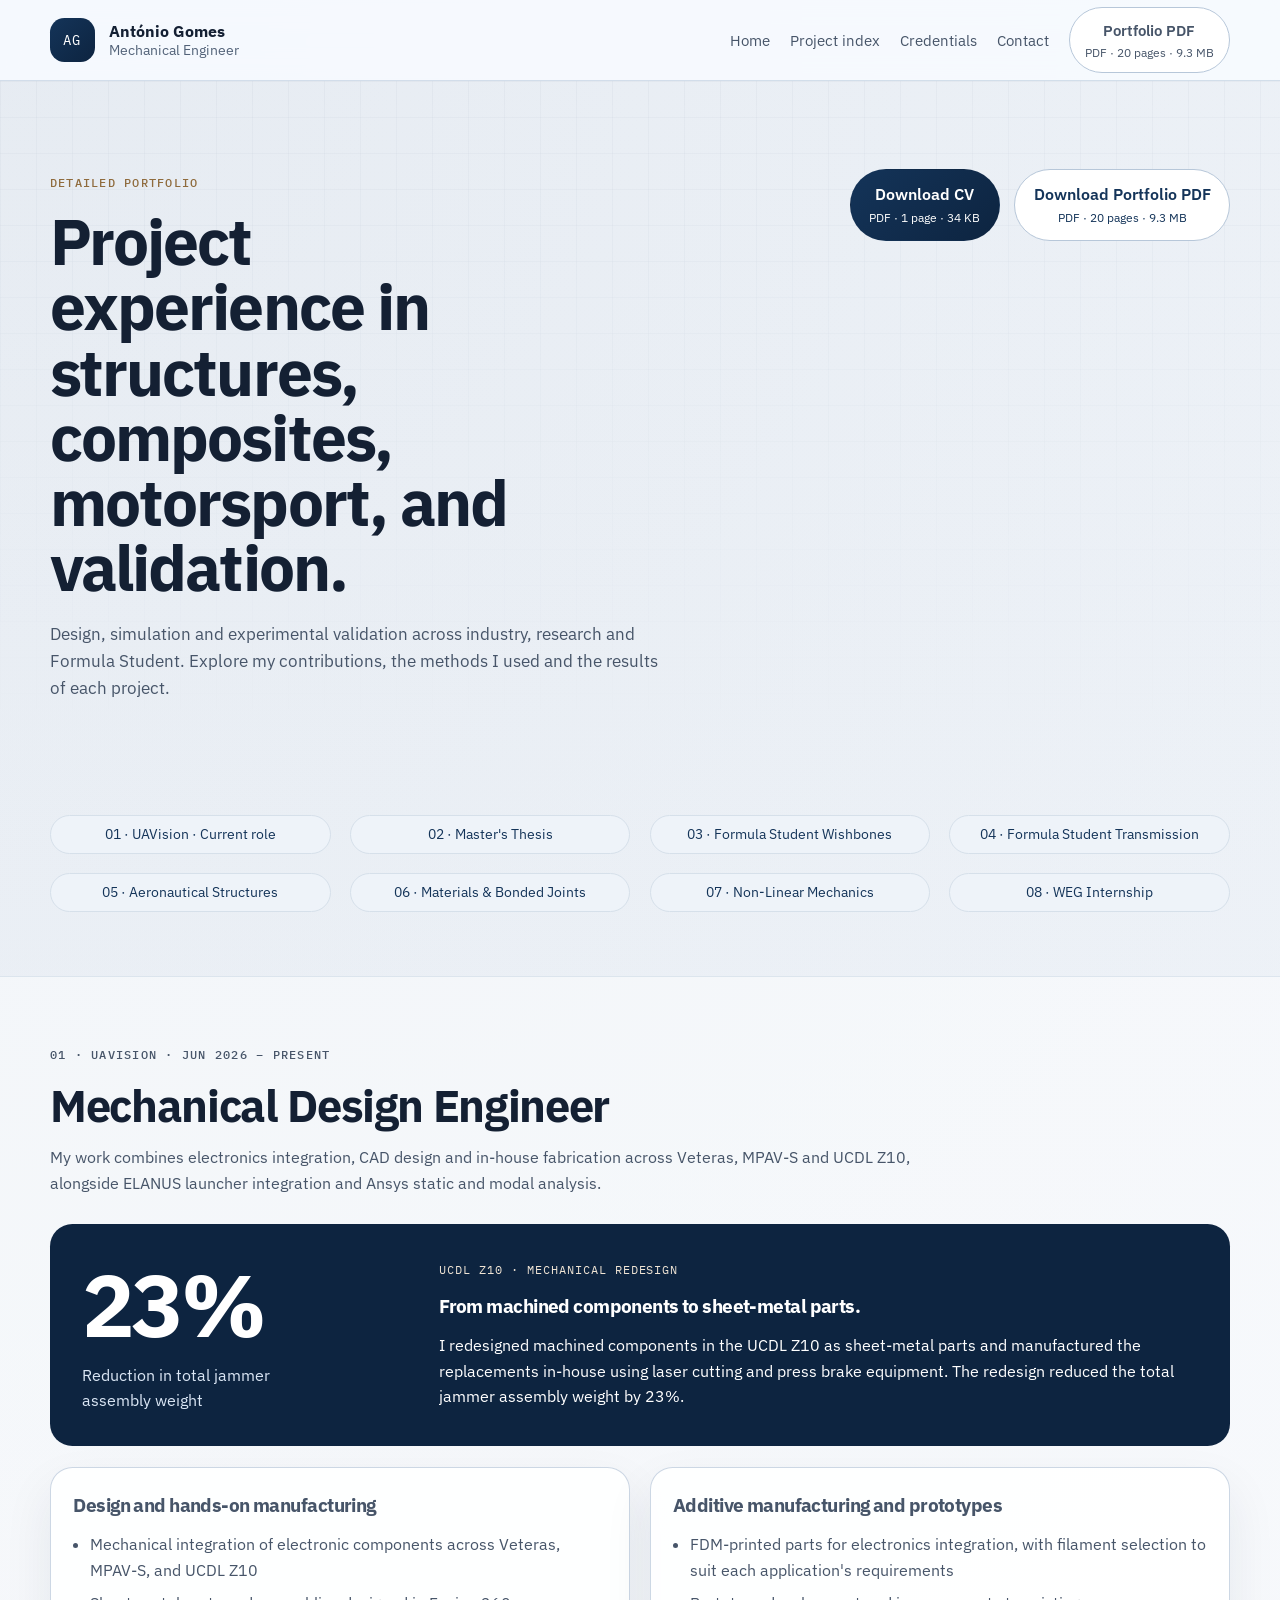
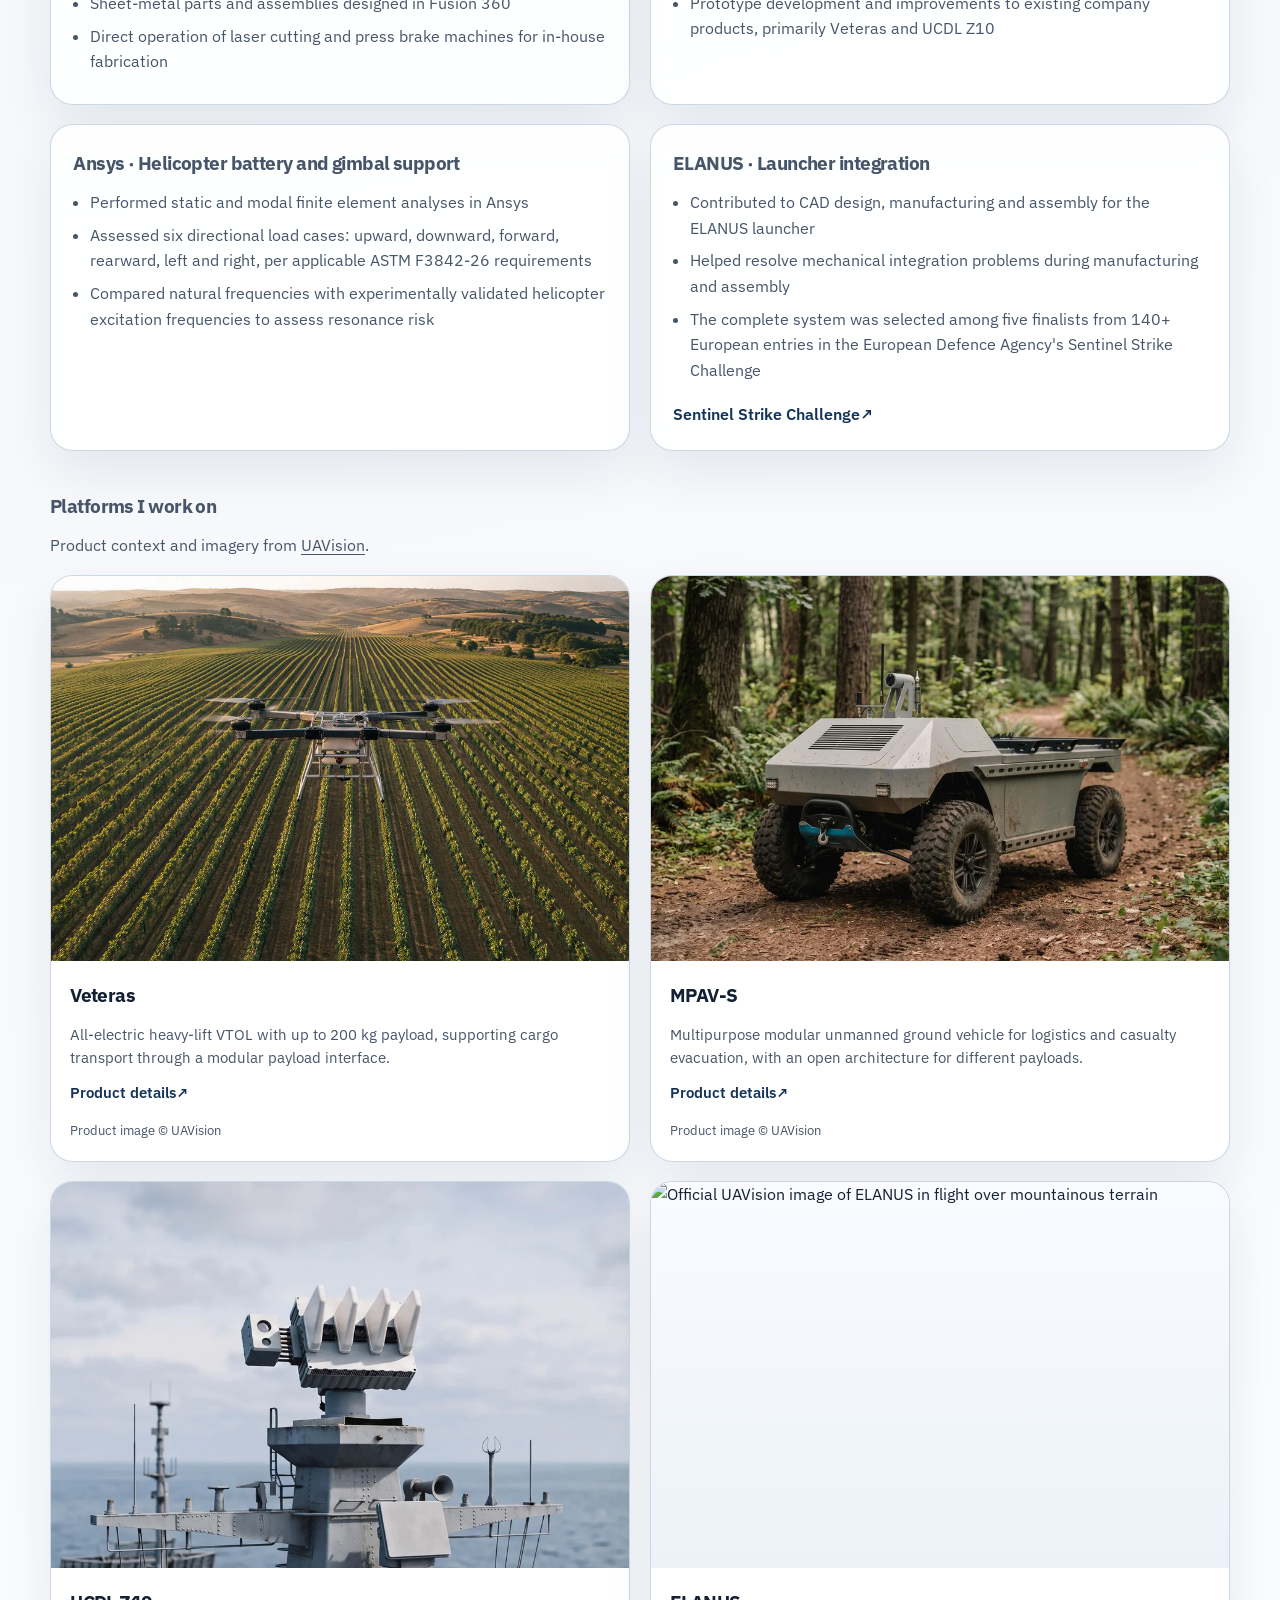
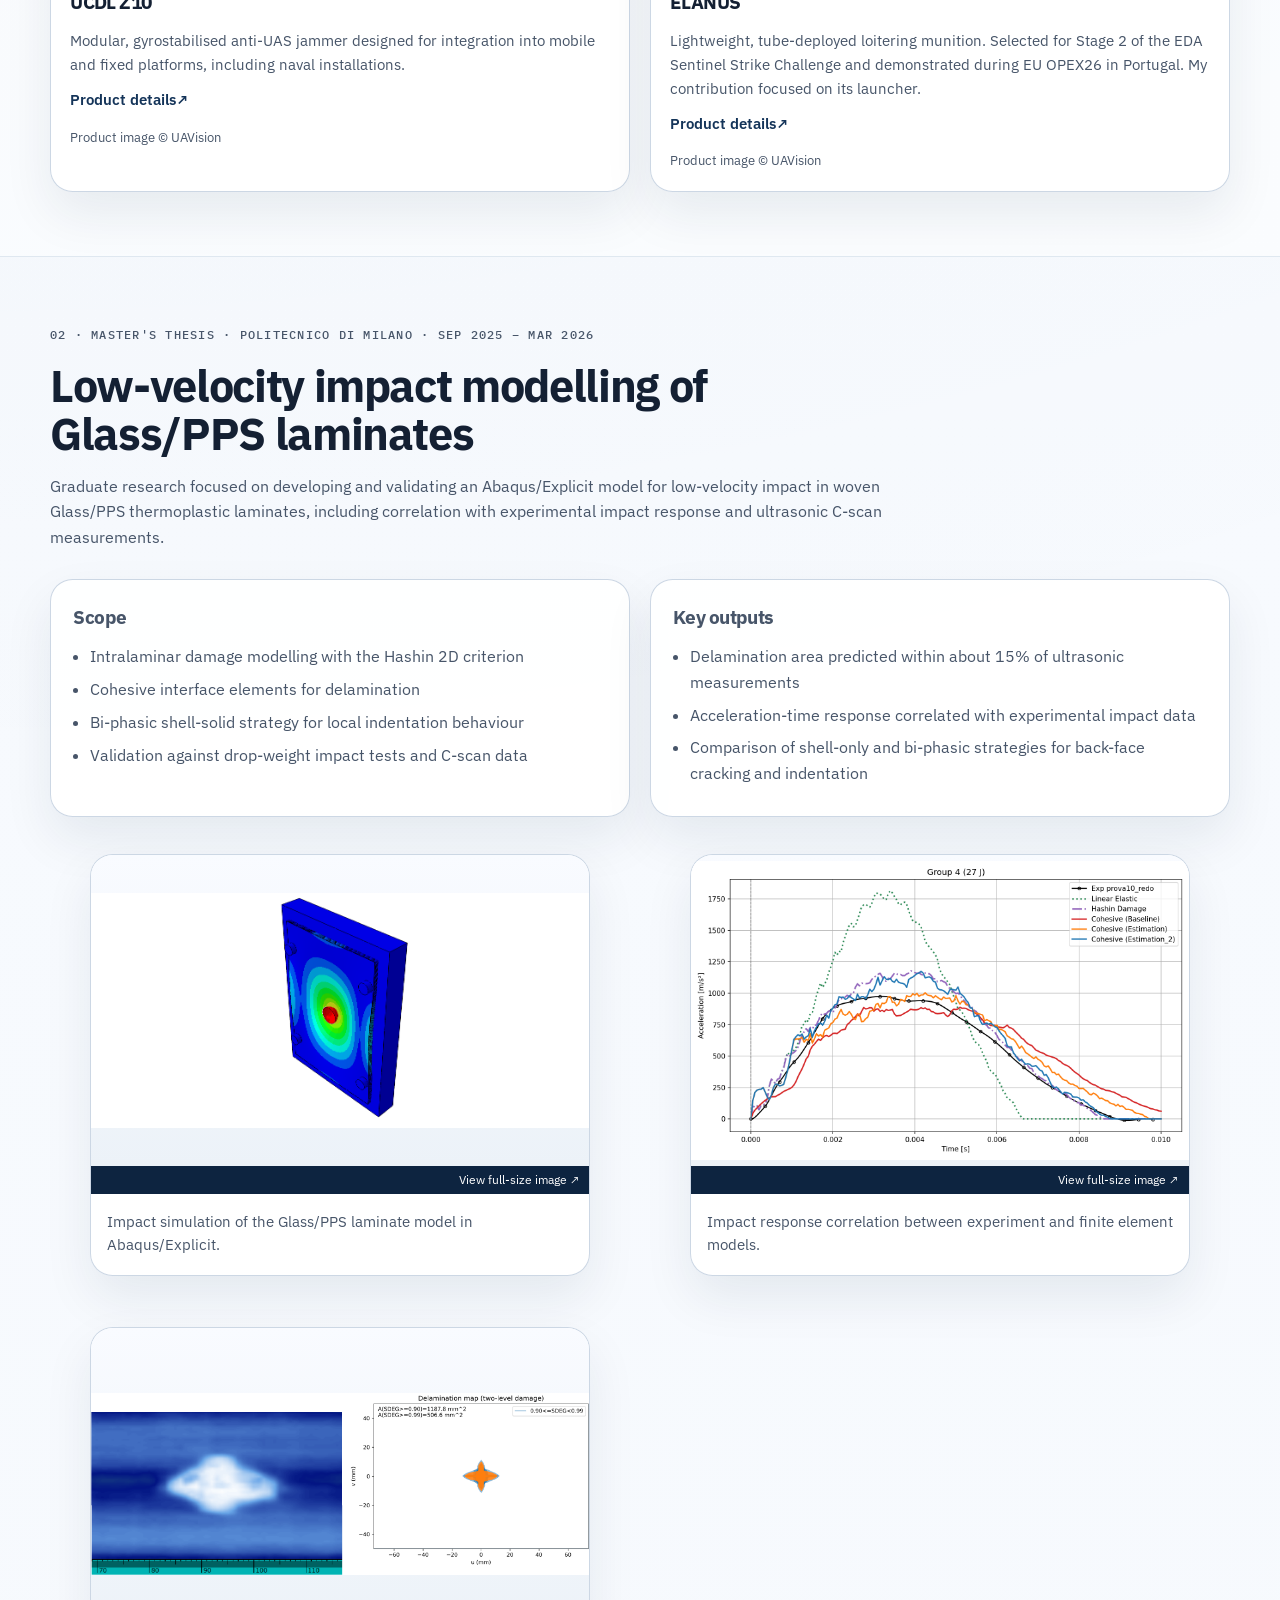
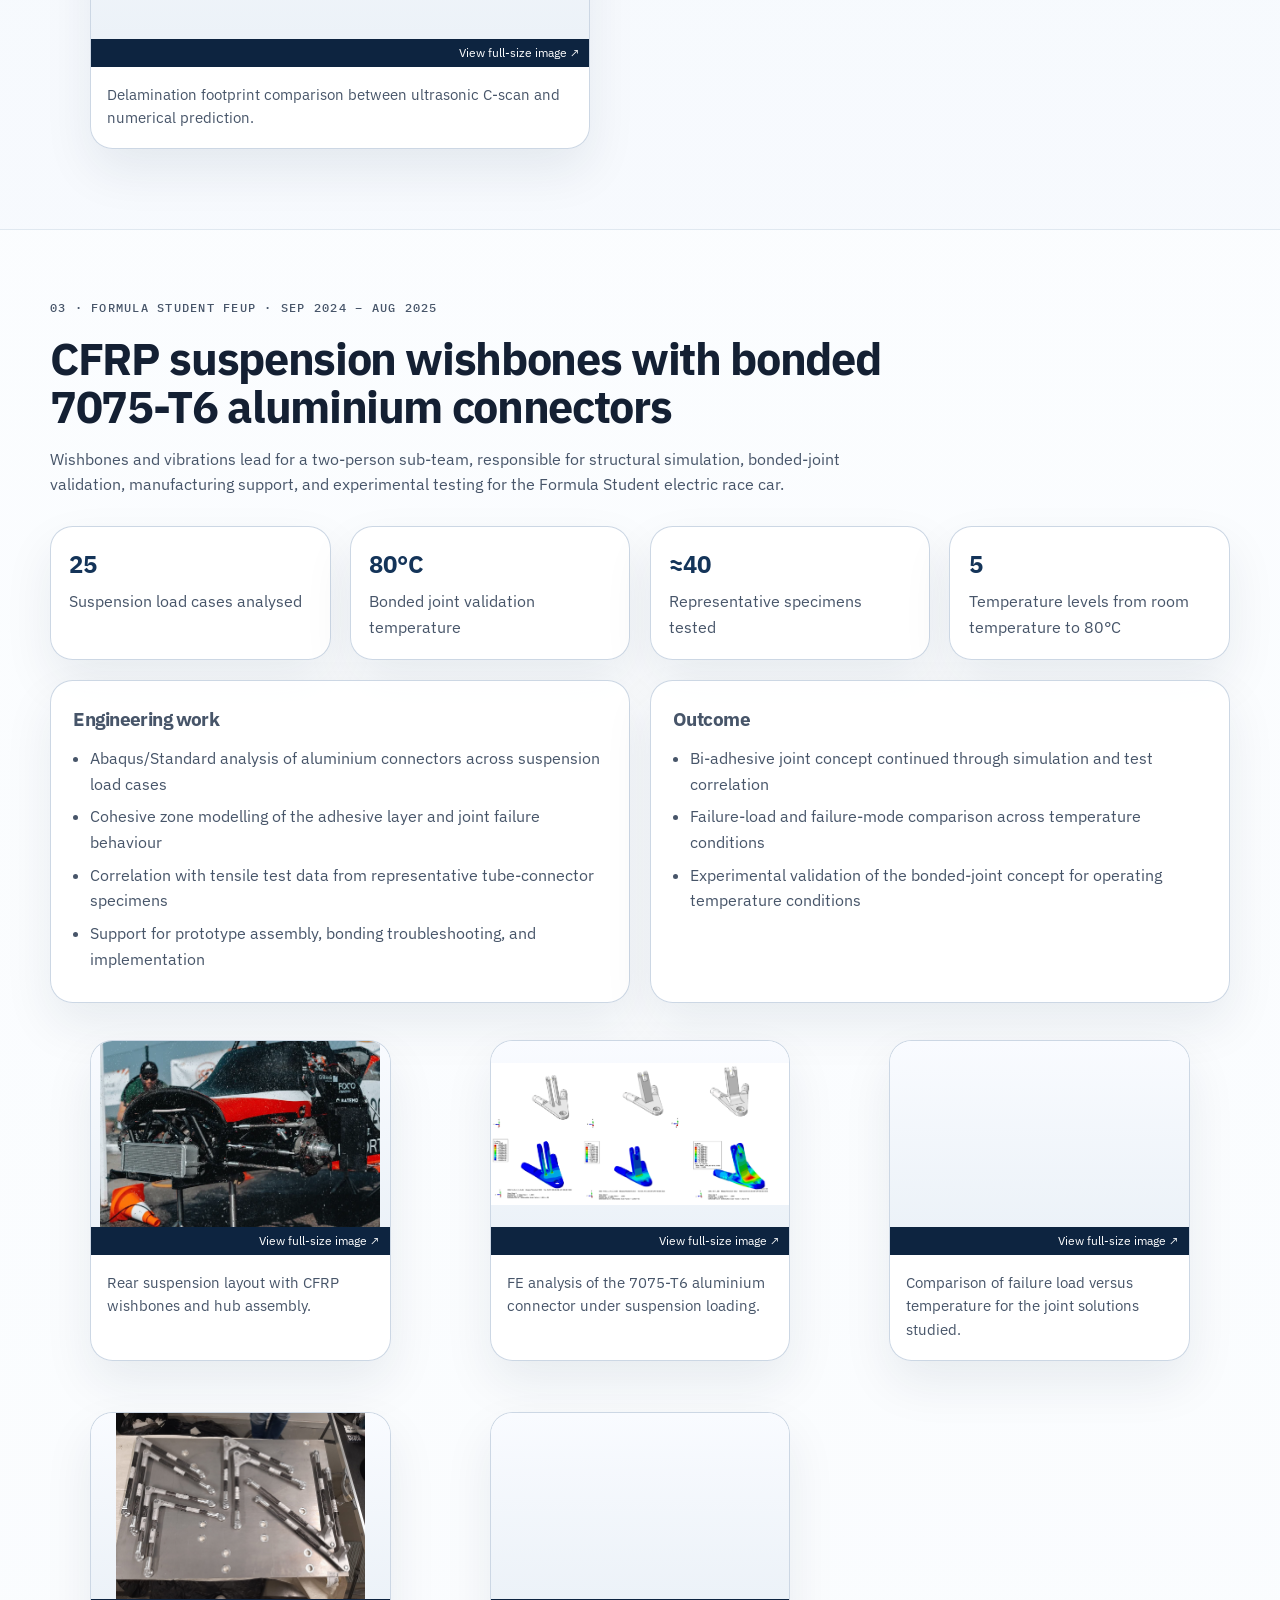
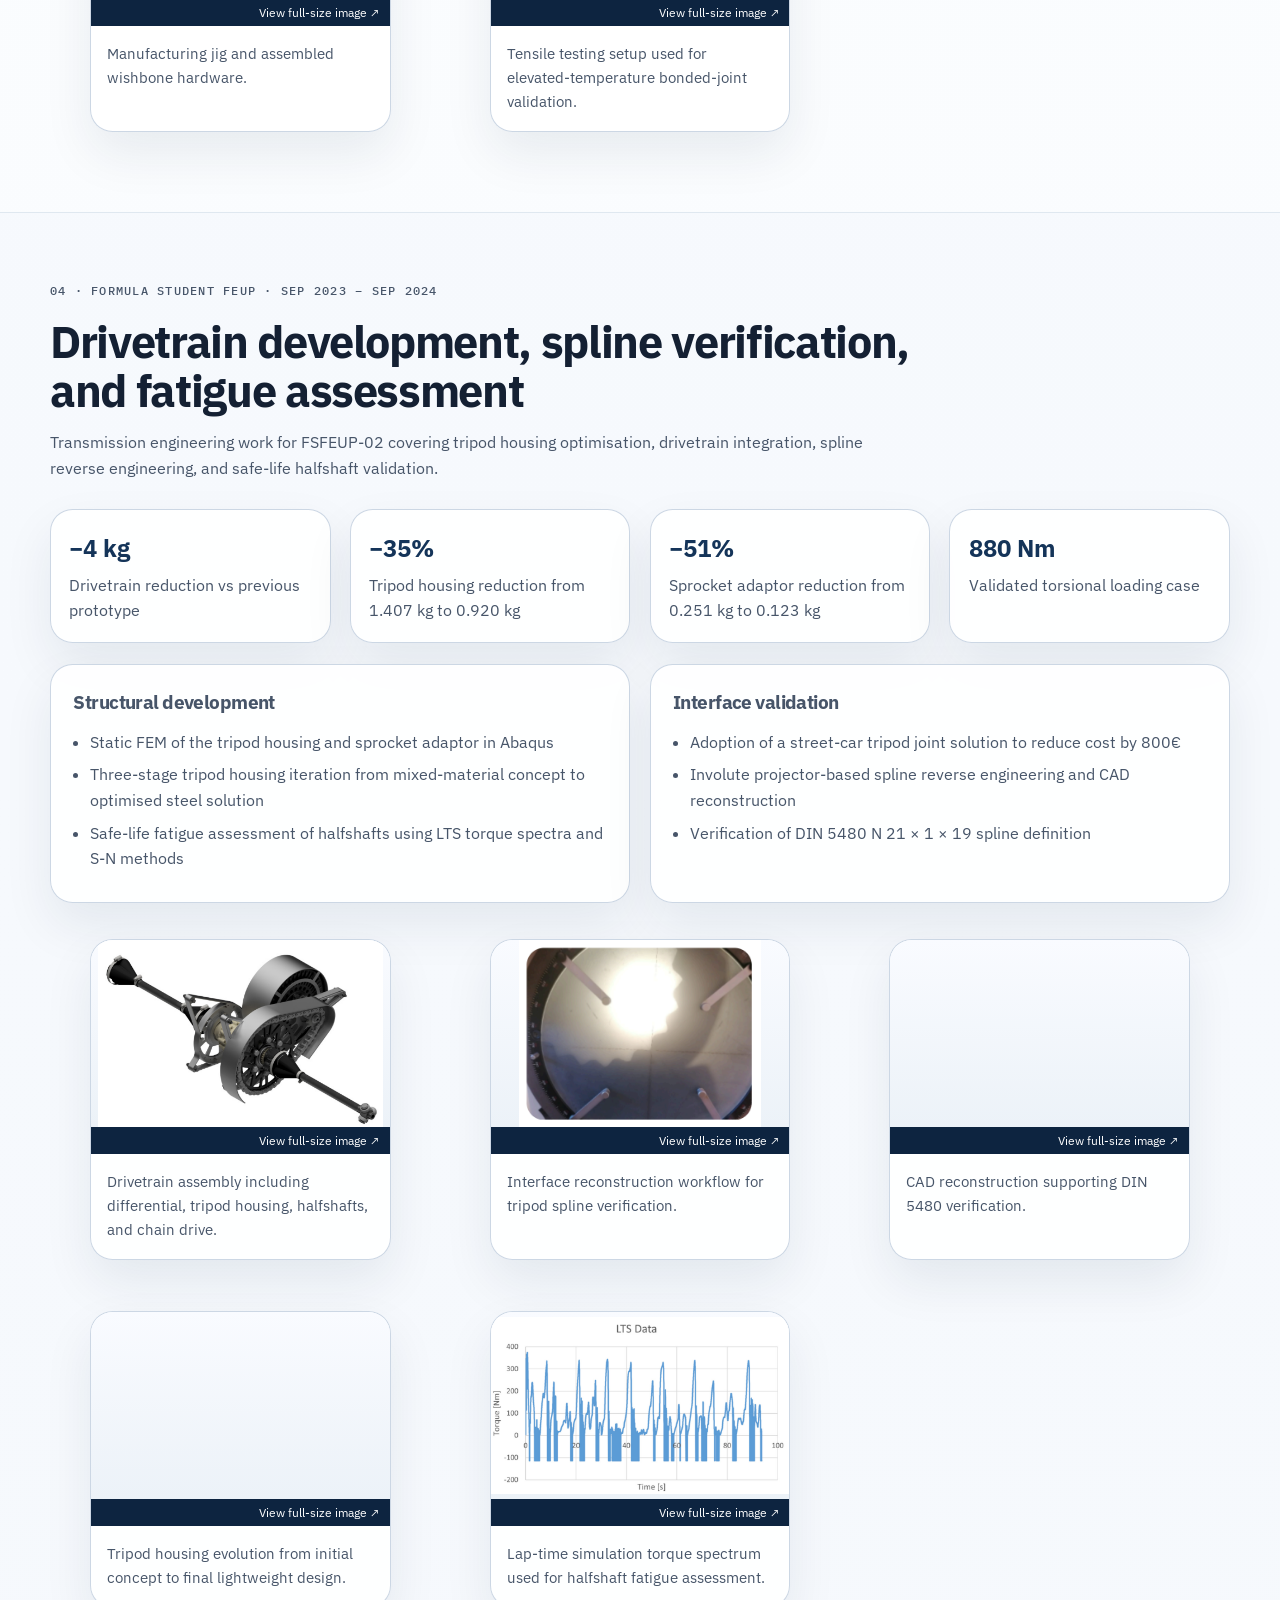
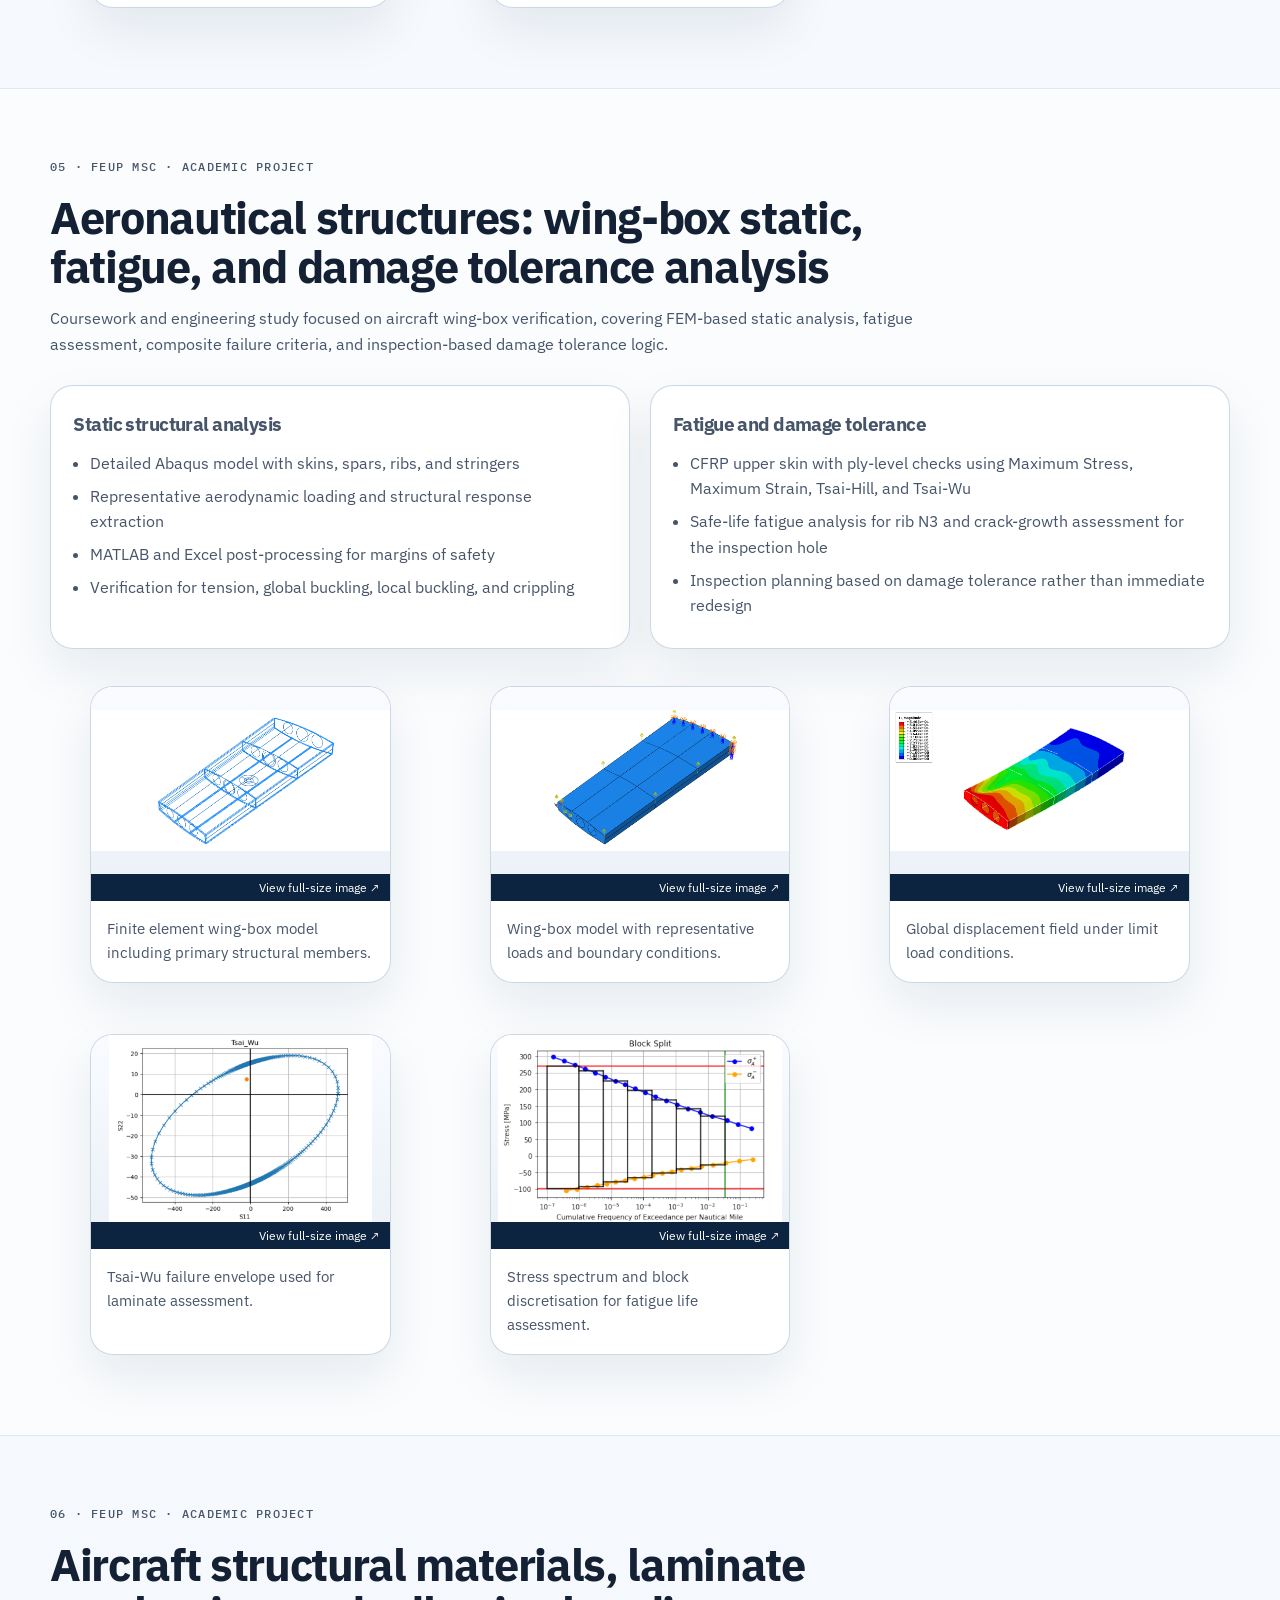
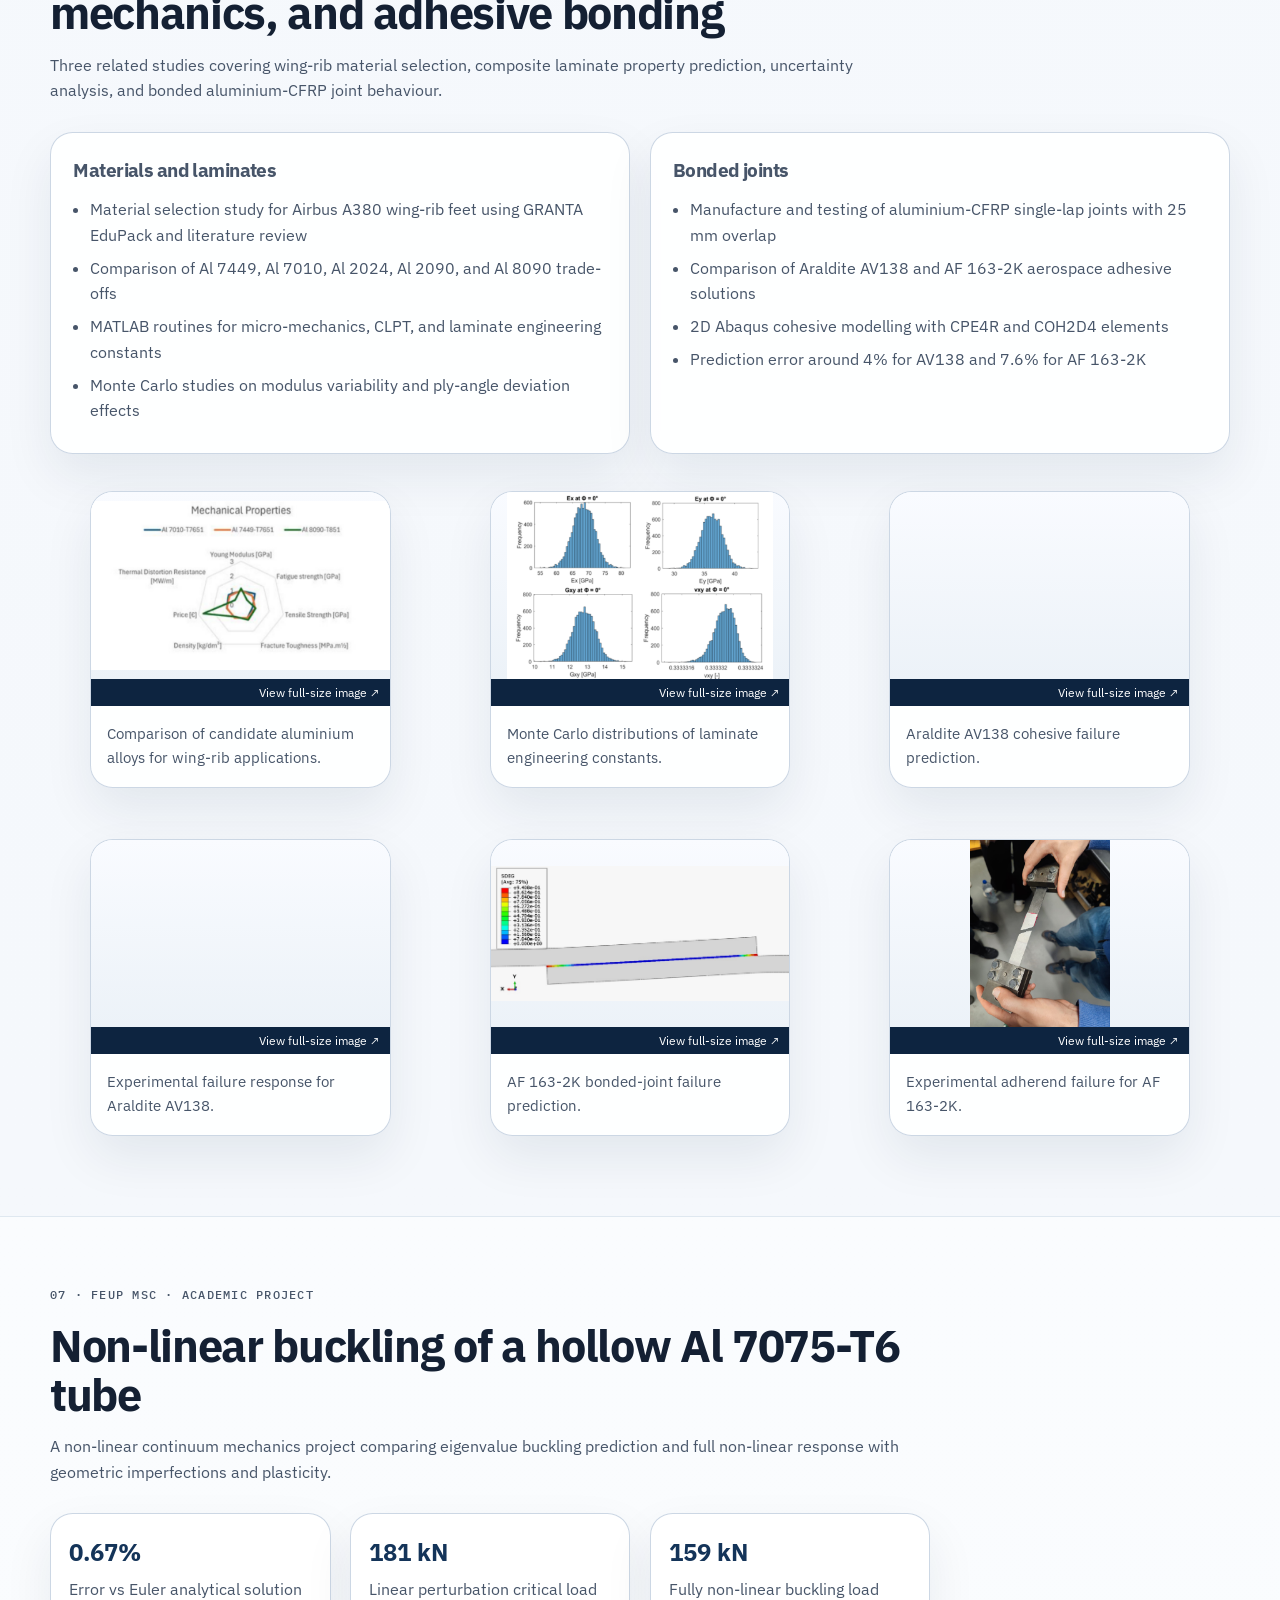
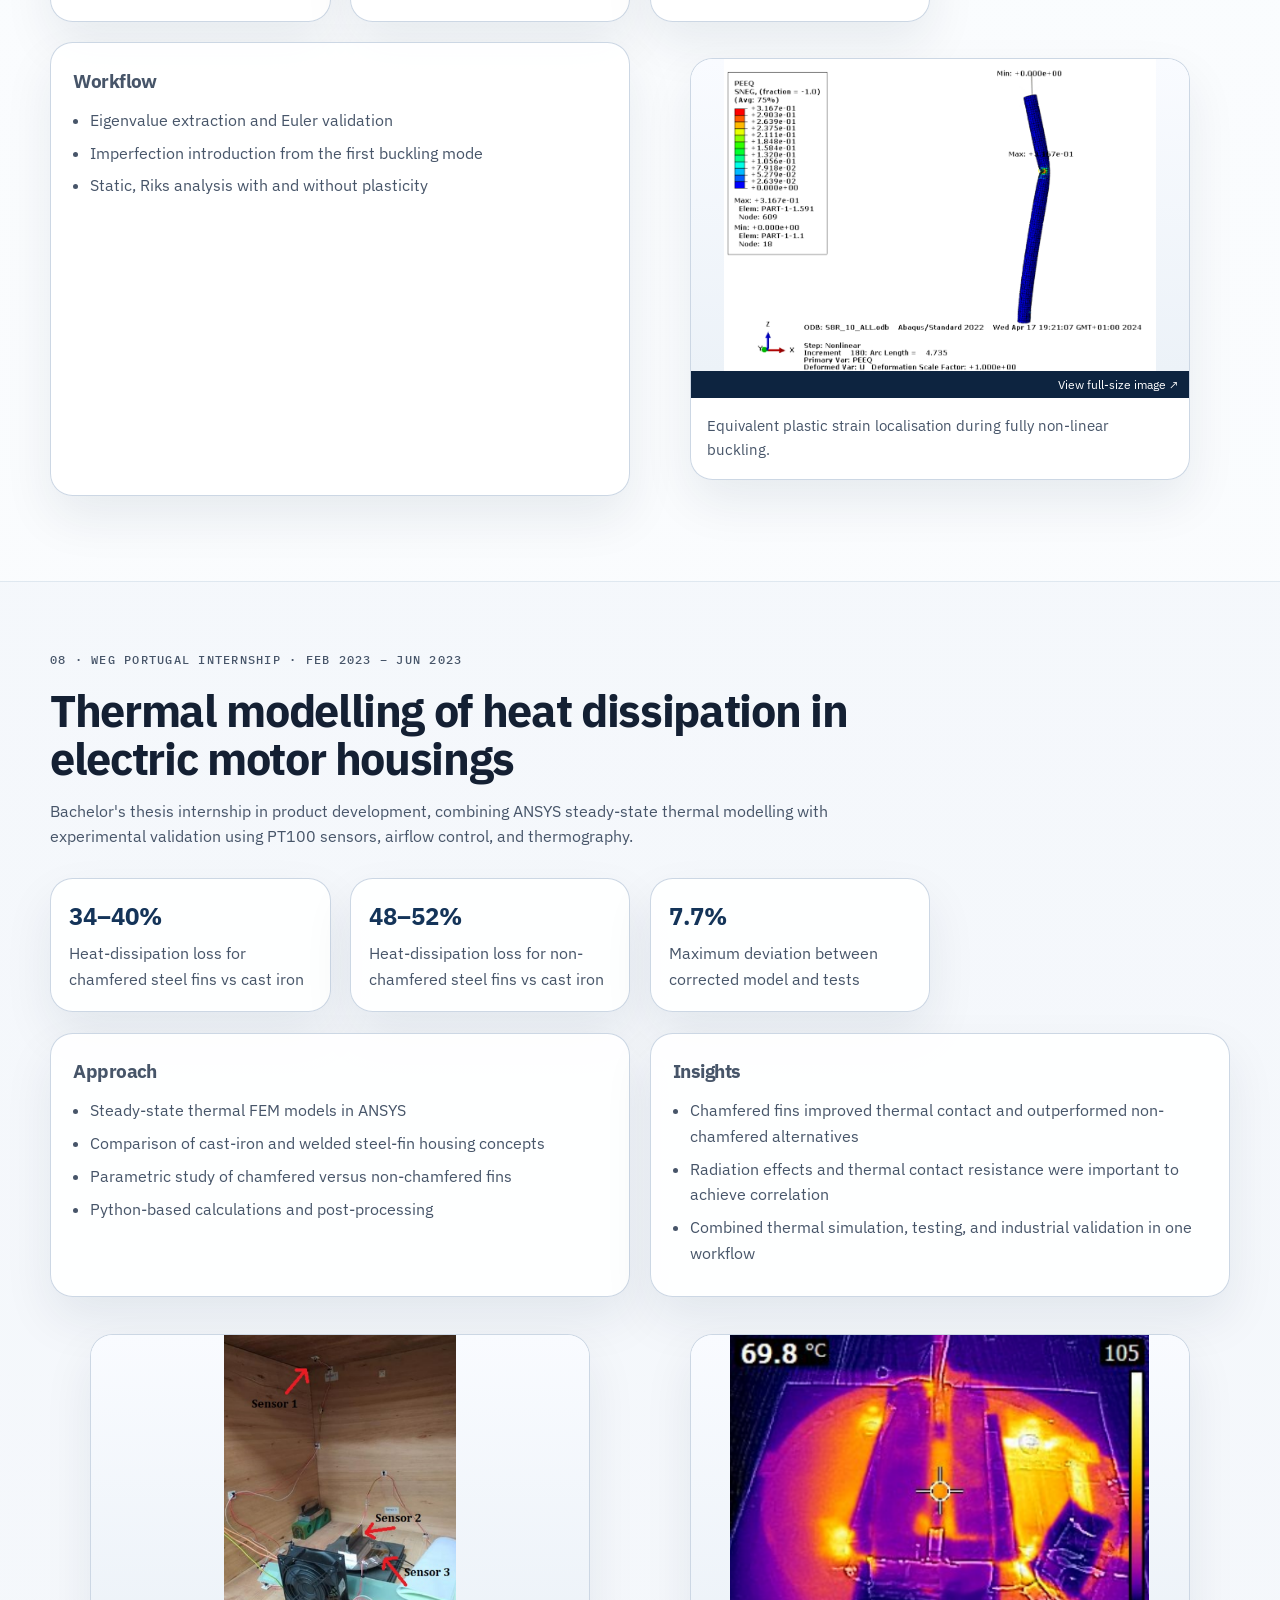
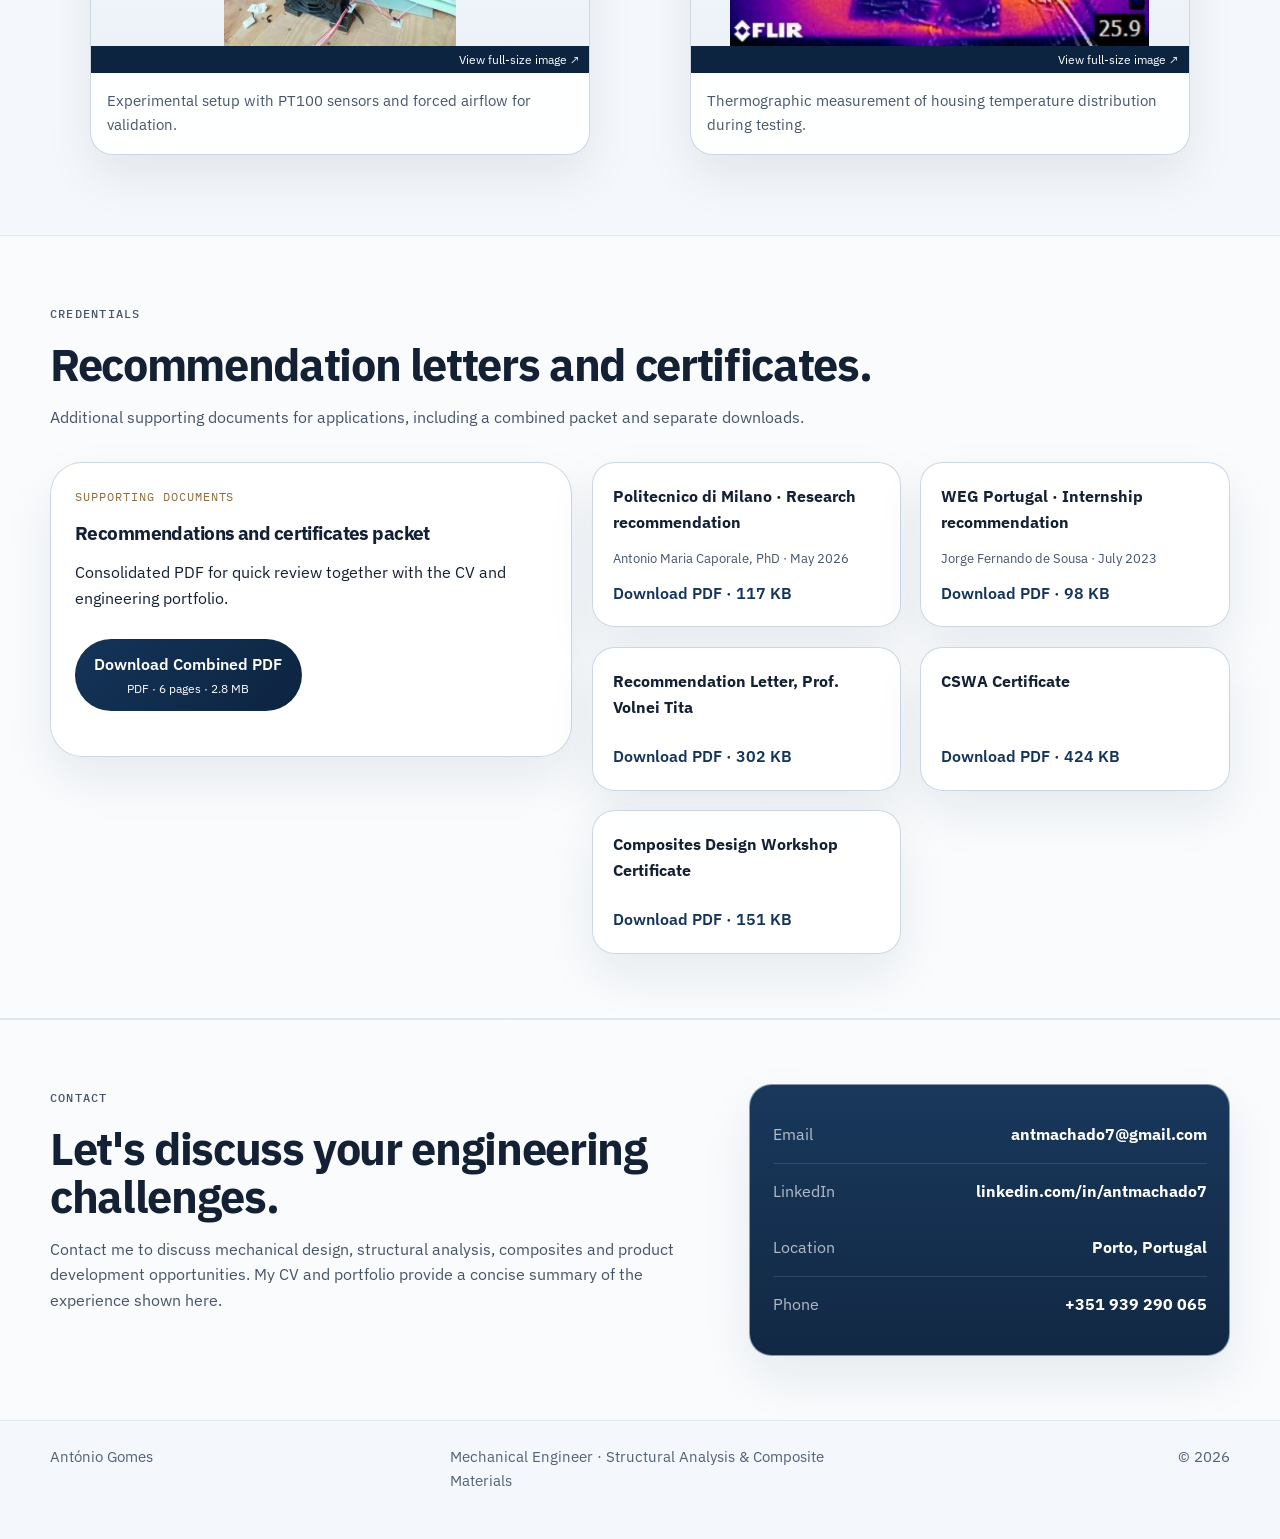
==== commit cf154049: "Update profile, ELANUS and Ansys experience" ====
--- a/projects.html
+++ b/projects.html
@@ -4,7 +4,7 @@
   <meta charset="UTF-8">
   <meta name="viewport" content="width=device-width, initial-scale=1.0">
   <title>Projects | António Gomes</title>
-  <meta name="description" content="Detailed engineering projects by António Gomes, including composites, Formula Student, aeronautical structures, bonded joints, and thermal modelling.">
+  <meta name="description" content="Engineering projects by António Gomes: industry mechanical integration, Ansys analysis, composites, impact modelling, Formula Student, bonded joints and experimental validation.">
   <link rel="icon" type="image/svg+xml" href="assets/icons/favicon.svg">
   <link rel="preconnect" href="https://fonts.googleapis.com">
   <link rel="preconnect" href="https://fonts.gstatic.com" crossorigin>
@@ -36,7 +36,7 @@
         <a href="#project-index">Project index</a>
         <a href="#credentials">Credentials</a>
         <a href="#contact">Contact</a>
-        <a class="button download-button button-secondary button-small" href="assets/docs/Antonio_Gomes_Portfolio.pdf" download>Portfolio PDF<span class="download-meta">PDF · 19 pages · 9.0 MB</span></a>
+        <a class="button download-button button-secondary button-small" href="assets/docs/Antonio_Gomes_Portfolio.pdf" download>Portfolio PDF<span class="download-meta">PDF · 20 pages · 9.3 MB</span></a>
       </nav>
     </div>
   </header>
@@ -53,7 +53,7 @@
         </div>
         <div class="page-hero-actions reveal">
           <a class="button download-button" href="assets/docs/Antonio_Gomes_CV.pdf" download>Download CV<span class="download-meta">PDF · 1 page · 34 KB</span></a>
-          <a class="button download-button button-secondary" href="assets/docs/Antonio_Gomes_Portfolio.pdf" download>Download Portfolio PDF<span class="download-meta">PDF · 19 pages · 9.0 MB</span></a>
+          <a class="button download-button button-secondary" href="assets/docs/Antonio_Gomes_Portfolio.pdf" download>Download Portfolio PDF<span class="download-meta">PDF · 20 pages · 9.3 MB</span></a>
         </div>
       </div>
     </section>
@@ -77,8 +77,8 @@
           <p class="eyebrow">01 · UAVision · Jun 2026 – Present</p>
           <h2 id="uavision-title">Mechanical Design Engineer</h2>
           <p>
-            I integrate electronics into UAVision's unmanned systems, taking mechanical parts from CAD design
-            to in-house fabrication and assembly across Veteras, MPAV-S and UCDL Z10.
+            My work combines electronics integration, CAD design and in-house fabrication across Veteras, MPAV-S
+            and UCDL Z10, alongside ELANUS launcher integration and Ansys static and modal analysis.
           </p>
         </div>
 
@@ -114,13 +114,30 @@
               <li>Prototype development and improvements to existing company products, primarily Veteras and UCDL Z10</li>
             </ul>
           </article>
+          <article class="detail-card reveal">
+            <h3>Ansys · Helicopter battery and gimbal support</h3>
+            <ul class="list-clean">
+              <li>Performed static and modal finite element analyses in Ansys</li>
+              <li>Assessed six directional load cases: upward, downward, forward, rearward, left and right, per applicable ASTM F3842-26 requirements</li>
+              <li>Compared natural frequencies with experimentally validated helicopter excitation frequencies to assess resonance risk</li>
+            </ul>
+          </article>
+          <article class="detail-card reveal">
+            <h3>ELANUS · Launcher integration</h3>
+            <ul class="list-clean">
+              <li>Contributed to CAD design, manufacturing and assembly for the ELANUS launcher</li>
+              <li>Helped resolve mechanical integration problems during manufacturing and assembly</li>
+              <li>The complete system was selected among five finalists from 140+ European entries in the European Defence Agency's Sentinel Strike Challenge</li>
+            </ul>
+            <a class="text-link" href="https://www.eda.europa.eu/what-we-do/research-technology/sentinel-strike-challenge" target="_blank" rel="noreferrer">Sentinel Strike Challenge <span aria-hidden="true">↗</span><span class="sr-only"> on the European Defence Agency's website</span></a>
+          </article>
         </div>
 
         <div class="uavision-products-heading reveal">
           <h3>Platforms I work on</h3>
           <p>Product context and imagery from <a href="https://www.uavision.com/" target="_blank" rel="noreferrer">UAVision</a>.</p>
         </div>
-        <div class="media-grid media-grid-three uavision-gallery">
+        <div class="media-grid media-grid-two uavision-gallery">
           <figure class="media-card reveal">
             <img src="assets/images/uavision-veteras.webp" alt="UAVision Veteras electric VTOL flying over agricultural fields" width="960" height="640" loading="lazy" decoding="async">
             <figcaption>
@@ -145,6 +162,15 @@
               <h3>UCDL Z10</h3>
               <p>Modular, gyrostabilised anti-UAS jammer designed for integration into mobile and fixed platforms, including naval installations.</p>
               <a class="text-link" href="https://www.uavision.com/ucdl-z10" target="_blank" rel="noreferrer">Product details <span aria-hidden="true">↗</span><span class="sr-only"> for UCDL Z10 on UAVision's website</span></a>
+              <small class="image-credit">Product image &copy; UAVision</small>
+            </figcaption>
+          </figure>
+          <figure class="media-card reveal">
+            <img src="assets/images/uavision-elanus.webp" alt="Official UAVision image of ELANUS in flight over mountainous terrain" width="960" height="536" loading="lazy" decoding="async">
+            <figcaption>
+              <h3>ELANUS</h3>
+              <p>Lightweight, tube-deployed loitering munition. Selected for Stage 2 of the EDA Sentinel Strike Challenge and demonstrated during EU OPEX26 in Portugal. My contribution focused on its launcher.</p>
+              <a class="text-link" href="https://www.uavision.com/elanus" target="_blank" rel="noreferrer">Product details <span aria-hidden="true">↗</span><span class="sr-only"> for ELANUS on UAVision's website</span></a>
               <small class="image-credit">Product image &copy; UAVision</small>
             </figcaption>
           </figure>
--- a/assets/css/styles.css
+++ b/assets/css/styles.css
@@ -1,777 +1,965 @@
-:root {
-  --bg: #f4f7fb;
-  --surface: #ffffff;
-  --surface-alt: #eef3f9;
-  --surface-strong: #dfe8f3;
-  --ink: #142033;
-  --ink-soft: #475569;
-  --ink-muted: #6b7a90;
-  --line: #d6e0ea;
-  --line-strong: #b7c7d9;
-  --brand: #143459;
-  --brand-deep: #0d2440;
-  --brand-soft: #dbe7f5;
-  --accent: #8f6b3d;
-  --accent-soft: #efe4d4;
-  --shadow: 0 22px 50px rgba(17, 34, 61, 0.08);
-  --radius-sm: 0.9rem;
-  --radius-md: 1.4rem;
-  --radius-lg: 2rem;
-  --container: 1180px;
-  --font-sans: "IBM Plex Sans", sans-serif;
-  --font-mono: "IBM Plex Mono", monospace;
-}
-
-*,
-*::before,
-*::after {
-  box-sizing: border-box;
-}
-
-html {
-  scroll-behavior: smooth;
-}
-
-body {
+:root {
+  --bg: #f4f7fb;
+  --surface: #ffffff;
+  --surface-alt: #eef3f9;
+  --surface-strong: #dfe8f3;
+  --ink: #142033;
+  --ink-soft: #475569;
+  --ink-muted: #526278;
+  --line: #d6e0ea;
+  --line-strong: #b7c7d9;
+  --brand: #143459;
+  --brand-deep: #0d2440;
+  --brand-soft: #dbe7f5;
+  --accent: #8f6b3d;
+  --accent-soft: #efe4d4;
+  --shadow: 0 22px 50px rgba(17, 34, 61, 0.08);
+  --radius-sm: 0.9rem;
+  --radius-md: 1.4rem;
+  --radius-lg: 2rem;
+  --container: 1180px;
+  --font-sans: "IBM Plex Sans", sans-serif;
+  --font-mono: "IBM Plex Mono", monospace;
+}
+
+*,
+*::before,
+*::after {
+  box-sizing: border-box;
+}
+
+html {
+  scroll-behavior: smooth;
+}
+
+body {
+  margin: 0;
+  font-family: var(--font-sans);
+  color: var(--ink);
+  background:
+    radial-gradient(circle at top left, rgba(20, 52, 89, 0.08), transparent 28%),
+    linear-gradient(180deg, #f8fbff 0%, var(--bg) 100%);
+  line-height: 1.6;
+}
+
+img {
+  max-width: 100%;
+  display: block;
+}
+
+a {
+  color: inherit;
+  text-decoration: none;
+}
+
+p,
+ul,
+h1,
+h2,
+h3 {
+  margin-top: 0;
+}
+
+.container {
+  width: min(calc(100% - 2rem), var(--container));
+  margin: 0 auto;
+}
+
+.skip-link,
+.sr-only {
+  position: absolute;
+  width: 1px;
+  height: 1px;
+  padding: 0;
+  margin: -1px;
+  overflow: hidden;
+  clip: rect(0, 0, 0, 0);
+  white-space: nowrap;
+  border: 0;
+}
+
+.skip-link:focus {
+  position: fixed;
+  left: 1rem;
+  top: 1rem;
+  z-index: 1000;
+  width: auto;
+  height: auto;
+  margin: 0;
+  clip: auto;
+  padding: 0.8rem 1rem;
+  border-radius: 999px;
+  background: var(--brand);
+  color: #fff;
+}
+
+.site-header {
+  position: sticky;
+  top: 0;
+  z-index: 30;
+  backdrop-filter: blur(14px);
+  background: rgba(248, 251, 255, 0.88);
+  border-bottom: 1px solid rgba(183, 199, 217, 0.55);
+}
+
+.header-inner {
+  display: flex;
+  align-items: center;
+  justify-content: space-between;
+  gap: 1rem;
+  min-height: 5rem;
+}
+
+.brand {
+  display: inline-flex;
+  align-items: center;
+  gap: 0.9rem;
+}
+
+.brand-mark {
+  display: inline-grid;
+  place-items: center;
+  width: 2.8rem;
+  height: 2.8rem;
+  border-radius: 0.9rem;
+  background: linear-gradient(135deg, var(--brand) 0%, var(--brand-deep) 100%);
+  color: #fff;
+  font-family: var(--font-mono);
+  font-size: 0.9rem;
+  letter-spacing: 0.08em;
+}
+
+.brand-text {
+  display: flex;
+  flex-direction: column;
+  line-height: 1.2;
+}
+
+.brand-text strong {
+  font-size: 1rem;
+}
+
+.brand-text span {
+  color: var(--ink-muted);
+  font-size: 0.9rem;
+}
+
+.site-nav {
+  display: flex;
+  align-items: center;
+  gap: 1.25rem;
+}
+
+.site-nav a {
+  font-size: 0.95rem;
+  color: var(--ink-soft);
+}
+
+.site-nav a:hover,
+.site-nav a:focus-visible,
+.text-link:hover,
+.text-link:focus-visible {
+  color: var(--brand);
+}
+
+.nav-toggle {
+  display: none;
+  background: transparent;
+  border: 0;
+  padding: 0.35rem;
+}
+
+.nav-toggle span:not(.sr-only) {
+  display: block;
+  width: 1.45rem;
+  height: 2px;
+  margin: 0.26rem 0;
+  border-radius: 999px;
+  background: var(--brand);
+}
+
+.button {
+  display: inline-flex;
+  align-items: center;
+  justify-content: center;
+  gap: 0.4rem;
+  min-height: 2.9rem;
+  padding: 0.75rem 1.15rem;
+  border-radius: 999px;
+  border: 1px solid transparent;
+  background: linear-gradient(135deg, var(--brand) 0%, var(--brand-deep) 100%);
+  color: #fff;
+  font-weight: 600;
+  transition: transform 0.2s ease, box-shadow 0.2s ease, background 0.2s ease;
+}
+
+.button:hover,
+.button:focus-visible {
+  transform: translateY(-1px);
+  box-shadow: 0 12px 24px rgba(20, 52, 89, 0.18);
+}
+
+.button-secondary {
+  background: #fff;
+  color: var(--brand);
+  border-color: var(--line-strong);
+}
+
+.button-link {
+  background: transparent;
+  color: var(--brand);
+  border-color: transparent;
+  padding-inline: 0;
+  min-height: 2rem;
+}
+
+.button-small {
+  min-height: 2.45rem;
+  padding: 0.6rem 0.95rem;
+}
+
+.hero,
+.page-hero {
+  position: relative;
+  padding: 5.5rem 0 4rem;
+}
+
+.hero::before,
+.page-hero::before {
+  content: "";
+  position: absolute;
+  inset: 0;
+  background-image:
+    linear-gradient(rgba(20, 52, 89, 0.05) 1px, transparent 1px),
+    linear-gradient(90deg, rgba(20, 52, 89, 0.05) 1px, transparent 1px);
+  background-size: 36px 36px;
+  mask-image: linear-gradient(180deg, rgba(0, 0, 0, 0.6), transparent);
+  pointer-events: none;
+}
+
+.hero-grid,
+.page-hero-grid,
+.contact-grid,
+.tools-grid {
+  display: grid;
+  grid-template-columns: 1.25fr 0.9fr;
+  gap: 2rem;
+  align-items: start;
+}
+
+.page-hero-compact {
+  padding-bottom: 2rem;
+}
+
+.page-hero-actions {
+  display: flex;
+  gap: 0.9rem;
+  justify-content: flex-end;
+  flex-wrap: wrap;
+}
+
+.eyebrow {
+  display: inline-block;
+  margin-bottom: 1rem;
+  font-family: var(--font-mono);
+  font-size: 0.78rem;
+  font-weight: 500;
+  letter-spacing: 0.1em;
+  text-transform: uppercase;
+  color: var(--accent);
+}
+
+h1,
+h2,
+h3 {
+  letter-spacing: -0.03em;
+}
+
+h1 {
+  font-size: clamp(2.6rem, 5vw, 4.8rem);
+  line-height: 1.02;
+  max-width: 13ch;
+  margin-bottom: 1.25rem;
+}
+
+h2 {
+  font-size: clamp(1.9rem, 3.5vw, 3rem);
+  line-height: 1.08;
+  margin-bottom: 1rem;
+}
+
+h3 {
+  font-size: 1.18rem;
+  margin-bottom: 0.75rem;
+}
+
+.hero-intro,
+.section-heading p,
+.project-section-header p,
+.detail-card,
+.info-card,
+.stack-card,
+.contact-copy p,
+.panel-card p {
+  color: var(--ink-soft);
+}
+
+.hero-intro {
+  max-width: 62ch;
+  font-size: 1.06rem;
+}
+
+.hero-actions,
+.contact-actions {
+  display: flex;
+  gap: 0.9rem;
+  flex-wrap: wrap;
+  margin: 1.75rem 0 1.3rem;
+}
+
+.hero-links {
+  display: flex;
+  flex-wrap: wrap;
+  gap: 1rem 1.4rem;
+  list-style: none;
+  padding: 0;
+  margin: 0;
+  color: var(--ink-muted);
+  font-size: 0.95rem;
+}
+
+.hero-links a {
+  color: var(--brand);
+}
+
+.panel-card,
+.info-card,
+.stack-card,
+.project-card,
+.detail-card,
+.contact-card,
+.metric-tile,
+.awards-strip,
+.media-card {
+  background: rgba(255, 255, 255, 0.9);
+  border: 1px solid rgba(183, 199, 217, 0.7);
+  box-shadow: var(--shadow);
+}
+
+.panel-card,
+.info-card,
+.stack-card,
+.detail-card,
+.contact-card,
+.awards-strip {
+  border-radius: var(--radius-md);
+  padding: 1.4rem;
+}
+
+.hero-panel {
+  display: grid;
+  gap: 1rem;
+}
+
+.stat-card {
+  background: linear-gradient(180deg, rgba(20, 52, 89, 0.96), rgba(13, 36, 64, 0.96));
+  color: #fff;
+}
+
+.stat-card p,
+.stat-card h2 {
+  color: #fff;
+}
+
+.card-label {
+  margin-bottom: 0.7rem;
+  color: rgba(255, 255, 255, 0.75);
+  font-family: var(--font-mono);
+  font-size: 0.75rem;
+  letter-spacing: 0.08em;
+  text-transform: uppercase;
+}
+
+.focus-card .card-label {
+  color: var(--ink-muted);
+}
+
+.image-credit {
+  display: block;
+  margin: 1rem 0 0;
+  color: var(--ink-soft);
+  font-size: 0.8rem;
+}
+
+.image-credit a,
+.uavision-products-heading a {
+  text-decoration: underline;
+  text-underline-offset: 0.2em;
+}
+
+.uavision-impact {
+  display: grid;
+  grid-template-columns: minmax(0, 0.6fr) minmax(0, 1.4fr);
+  gap: 2rem;
+  align-items: center;
+  margin-bottom: 1.3rem;
+  padding: 2rem;
+  background: var(--brand-deep);
+  color: #fff;
+  border-radius: var(--radius-md);
+}
+
+.uavision-impact .project-meta {
+  color: var(--accent-soft);
+}
+
+.uavision-impact p:last-child {
+  margin-bottom: 0;
+}
+
+.impact-number strong {
+  display: block;
+  font-size: clamp(3.5rem, 7vw, 5.5rem);
+  line-height: 1.1;
+  letter-spacing: -0.04em;
+  margin-bottom: 0.6rem;
+}
+
+.impact-number span {
+  display: block;
+  max-width: 24ch;
+  color: var(--brand-soft);
+}
+
+.uavision-products-heading {
+  margin-top: 2.5rem;
+  color: var(--ink-soft);
+}
+
+.uavision-gallery .media-card {
   margin: 0;
-  font-family: var(--font-sans);
+}
+
+.uavision-gallery .media-card img {
+  height: auto;
+  aspect-ratio: 3 / 2;
+}
+
+.uavision-gallery .media-card figcaption {
+  padding: 1.2rem;
+}
+
+.uavision-gallery h3 {
   color: var(--ink);
-  background:
-    radial-gradient(circle at top left, rgba(20, 52, 89, 0.08), transparent 28%),
-    linear-gradient(180deg, #f8fbff 0%, var(--bg) 100%);
-  line-height: 1.6;
-}
-
-img {
-  max-width: 100%;
-  display: block;
-}
-
-a {
-  color: inherit;
-  text-decoration: none;
-}
-
-p,
-ul,
-h1,
-h2,
-h3 {
-  margin-top: 0;
-}
-
-.container {
-  width: min(calc(100% - 2rem), var(--container));
-  margin: 0 auto;
-}
-
-.skip-link,
-.sr-only {
+}
+
+.uavision-gallery p {
+  margin-bottom: 0;
+}
+
+.chip-grid {
+  display: flex;
+  flex-wrap: wrap;
+  gap: 0.6rem;
+}
+
+.chip-grid span,
+.award-list span,
+.anchor-grid a {
+  display: inline-flex;
+  align-items: center;
+  min-height: 2.3rem;
+  padding: 0.45rem 0.8rem;
+  border-radius: 999px;
+  border: 1px solid var(--line);
+  background: var(--surface-alt);
+  color: var(--brand);
+  font-size: 0.88rem;
+}
+
+.section {
+  padding: 4rem 0;
+}
+
+.section-alt {
+  background: rgba(255, 255, 255, 0.45);
+  border-top: 1px solid rgba(183, 199, 217, 0.4);
+  border-bottom: 1px solid rgba(183, 199, 217, 0.4);
+}
+
+.section-heading {
+  max-width: 56rem;
+  margin-bottom: 2rem;
+}
+
+.about-grid,
+.stack-columns,
+.project-grid,
+.metrics-grid,
+.detail-grid,
+.media-grid,
+.documents-layout,
+.document-list,
+.footer-inner,
+.anchor-grid {
+  display: grid;
+  gap: 1.2rem;
+}
+
+.about-grid,
+.stack-columns {
+  grid-template-columns: repeat(3, minmax(0, 1fr));
+}
+
+.project-grid {
+  grid-template-columns: repeat(2, minmax(0, 1fr));
+}
+
+.project-card {
+  overflow: hidden;
+  border-radius: var(--radius-lg);
+}
+
+.project-card img {
+  width: 100%;
+  height: auto;
+  aspect-ratio: 16 / 10;
+  object-fit: cover;
+  background: linear-gradient(180deg, #f9fbff, #ecf2f8);
+}
+
+.product-montage {
+  position: relative;
+  display: grid;
+  grid-template-columns: repeat(2, minmax(0, 1fr));
+  grid-template-rows: repeat(2, minmax(0, 1fr));
+  aspect-ratio: 16 / 10;
+  width: 100%;
+  overflow: hidden;
+  gap: 3px;
+  background: var(--surface);
+}
+
+.montage-tile {
+  position: relative;
+  min-height: 0;
+  min-width: 0;
+  overflow: hidden;
+}
+
+.montage-veteras {
+  grid-column: 1 / -1;
+}
+
+.product-montage img {
+  width: 100%;
+  height: 100%;
+  aspect-ratio: auto;
+  object-fit: cover;
+}
+
+.montage-veteras img {
+  object-position: 50% 48%;
+}
+
+.montage-label,
+.montage-credit {
   position: absolute;
-  width: 1px;
-  height: 1px;
-  padding: 0;
-  margin: -1px;
-  overflow: hidden;
-  clip: rect(0, 0, 0, 0);
-  white-space: nowrap;
-  border: 0;
-}
-
-.skip-link:focus {
-  position: fixed;
-  left: 1rem;
-  top: 1rem;
-  z-index: 1000;
-  width: auto;
-  height: auto;
-  margin: 0;
-  clip: auto;
-  padding: 0.8rem 1rem;
-  border-radius: 999px;
-  background: var(--brand);
+  z-index: 1;
+  border-radius: 0.3rem;
+  background: rgba(13, 36, 64, 0.88);
   color: #fff;
 }
 
-.site-header {
-  position: sticky;
-  top: 0;
-  z-index: 30;
-  backdrop-filter: blur(14px);
-  background: rgba(248, 251, 255, 0.88);
-  border-bottom: 1px solid rgba(183, 199, 217, 0.55);
-}
-
-.header-inner {
-  display: flex;
-  align-items: center;
-  justify-content: space-between;
-  gap: 1rem;
-  min-height: 5rem;
-}
-
-.brand {
-  display: inline-flex;
-  align-items: center;
-  gap: 0.9rem;
-}
-
-.brand-mark {
-  display: inline-grid;
-  place-items: center;
-  width: 2.8rem;
-  height: 2.8rem;
-  border-radius: 0.9rem;
-  background: linear-gradient(135deg, var(--brand) 0%, var(--brand-deep) 100%);
-  color: #fff;
-  font-family: var(--font-mono);
-  font-size: 0.9rem;
-  letter-spacing: 0.08em;
-}
-
-.brand-text {
-  display: flex;
-  flex-direction: column;
-  line-height: 1.2;
-}
-
-.brand-text strong {
-  font-size: 1rem;
-}
-
-.brand-text span {
-  color: var(--ink-muted);
-  font-size: 0.9rem;
-}
-
-.site-nav {
-  display: flex;
-  align-items: center;
-  gap: 1.25rem;
-}
-
-.site-nav a {
-  font-size: 0.95rem;
-  color: var(--ink-soft);
-}
-
-.site-nav a:hover,
-.site-nav a:focus-visible,
-.text-link:hover,
-.text-link:focus-visible {
-  color: var(--brand);
-}
-
-.nav-toggle {
-  display: none;
-  background: transparent;
-  border: 0;
-  padding: 0.35rem;
-}
-
-.nav-toggle span:not(.sr-only) {
-  display: block;
-  width: 1.45rem;
-  height: 2px;
-  margin: 0.26rem 0;
-  border-radius: 999px;
-  background: var(--brand);
-}
-
-.button {
-  display: inline-flex;
-  align-items: center;
-  justify-content: center;
-  gap: 0.4rem;
-  min-height: 2.9rem;
-  padding: 0.75rem 1.15rem;
-  border-radius: 999px;
-  border: 1px solid transparent;
-  background: linear-gradient(135deg, var(--brand) 0%, var(--brand-deep) 100%);
-  color: #fff;
-  font-weight: 600;
-  transition: transform 0.2s ease, box-shadow 0.2s ease, background 0.2s ease;
-}
-
-.button:hover,
-.button:focus-visible {
-  transform: translateY(-1px);
-  box-shadow: 0 12px 24px rgba(20, 52, 89, 0.18);
-}
-
-.button-secondary {
-  background: #fff;
-  color: var(--brand);
-  border-color: var(--line-strong);
-}
-
-.button-link {
-  background: transparent;
-  color: var(--brand);
-  border-color: transparent;
-  padding-inline: 0;
-  min-height: 2rem;
-}
-
-.button-small {
-  min-height: 2.45rem;
-  padding: 0.6rem 0.95rem;
-}
-
-.hero,
-.page-hero {
-  position: relative;
-  padding: 5.5rem 0 4rem;
-}
-
-.hero::before,
-.page-hero::before {
-  content: "";
-  position: absolute;
-  inset: 0;
-  background-image:
-    linear-gradient(rgba(20, 52, 89, 0.05) 1px, transparent 1px),
-    linear-gradient(90deg, rgba(20, 52, 89, 0.05) 1px, transparent 1px);
-  background-size: 36px 36px;
-  mask-image: linear-gradient(180deg, rgba(0, 0, 0, 0.6), transparent);
-  pointer-events: none;
-}
-
-.hero-grid,
-.page-hero-grid,
-.contact-grid,
-.tools-grid {
-  display: grid;
-  grid-template-columns: 1.25fr 0.9fr;
-  gap: 2rem;
-  align-items: start;
-}
-
-.page-hero-compact {
-  padding-bottom: 2rem;
-}
-
-.page-hero-actions {
-  display: flex;
-  gap: 0.9rem;
-  justify-content: flex-end;
-  flex-wrap: wrap;
-}
-
-.eyebrow {
-  display: inline-block;
-  margin-bottom: 1rem;
-  font-family: var(--font-mono);
-  font-size: 0.78rem;
-  font-weight: 500;
-  letter-spacing: 0.1em;
-  text-transform: uppercase;
-  color: var(--accent);
-}
-
-h1,
-h2,
-h3 {
-  letter-spacing: -0.03em;
-}
-
-h1 {
-  font-size: clamp(2.6rem, 5vw, 4.8rem);
-  line-height: 1.02;
-  max-width: 13ch;
-  margin-bottom: 1.25rem;
-}
-
-h2 {
-  font-size: clamp(1.9rem, 3.5vw, 3rem);
-  line-height: 1.08;
-  margin-bottom: 1rem;
-}
-
-h3 {
-  font-size: 1.18rem;
-  margin-bottom: 0.75rem;
-}
-
-.hero-intro,
-.section-heading p,
-.project-section-header p,
-.detail-card,
-.info-card,
-.stack-card,
-.contact-copy p,
-.panel-card p {
-  color: var(--ink-soft);
-}
-
-.hero-intro {
-  max-width: 62ch;
-  font-size: 1.06rem;
-}
-
-.hero-actions,
-.contact-actions {
-  display: flex;
-  gap: 0.9rem;
-  flex-wrap: wrap;
-  margin: 1.75rem 0 1.3rem;
-}
-
-.hero-links {
-  display: flex;
-  flex-wrap: wrap;
-  gap: 1rem 1.4rem;
-  list-style: none;
-  padding: 0;
-  margin: 0;
-  color: var(--ink-muted);
-  font-size: 0.95rem;
-}
-
-.hero-links a {
-  color: var(--brand);
-}
-
-.panel-card,
-.info-card,
-.stack-card,
-.project-card,
-.detail-card,
-.contact-card,
-.metric-tile,
-.awards-strip,
-.media-card {
-  background: rgba(255, 255, 255, 0.9);
-  border: 1px solid rgba(183, 199, 217, 0.7);
-  box-shadow: var(--shadow);
-}
-
-.panel-card,
-.info-card,
-.stack-card,
-.detail-card,
-.contact-card,
-.awards-strip {
-  border-radius: var(--radius-md);
-  padding: 1.4rem;
-}
-
-.hero-panel {
-  display: grid;
-  gap: 1rem;
-}
-
-.stat-card {
-  background: linear-gradient(180deg, rgba(20, 52, 89, 0.96), rgba(13, 36, 64, 0.96));
-  color: #fff;
-}
-
-.stat-card p,
-.stat-card h2 {
-  color: #fff;
-}
-
-.card-label {
-  margin-bottom: 0.7rem;
-  color: rgba(255, 255, 255, 0.75);
+.montage-label {
+  bottom: 0.6rem;
+  left: 0.6rem;
+  padding: 0.2rem 0.5rem;
   font-family: var(--font-mono);
   font-size: 0.75rem;
-  letter-spacing: 0.08em;
-  text-transform: uppercase;
-}
-
-.focus-card .card-label {
-  color: var(--ink-muted);
-}
-
-.chip-grid {
-  display: flex;
-  flex-wrap: wrap;
-  gap: 0.6rem;
-}
-
-.chip-grid span,
-.award-list span,
-.anchor-grid a {
-  display: inline-flex;
-  align-items: center;
-  min-height: 2.3rem;
-  padding: 0.45rem 0.8rem;
-  border-radius: 999px;
-  border: 1px solid var(--line);
-  background: var(--surface-alt);
-  color: var(--brand);
-  font-size: 0.88rem;
-}
-
-.section {
-  padding: 4rem 0;
-}
-
-.section-alt {
-  background: rgba(255, 255, 255, 0.45);
-  border-top: 1px solid rgba(183, 199, 217, 0.4);
-  border-bottom: 1px solid rgba(183, 199, 217, 0.4);
-}
-
-.section-heading {
-  max-width: 56rem;
-  margin-bottom: 2rem;
-}
-
-.about-grid,
-.stack-columns,
-.project-grid,
-.metrics-grid,
-.detail-grid,
-.media-grid,
-.documents-layout,
-.document-list,
-.footer-inner,
-.anchor-grid {
-  display: grid;
-  gap: 1.2rem;
-}
-
-.about-grid,
-.stack-columns {
-  grid-template-columns: repeat(3, minmax(0, 1fr));
-}
-
-.project-grid {
-  grid-template-columns: repeat(2, minmax(0, 1fr));
-}
-
-.project-card {
-  overflow: hidden;
-  border-radius: var(--radius-lg);
-}
-
-.project-card img {
-  width: 100%;
-  aspect-ratio: 16 / 10;
-  object-fit: cover;
-  background: linear-gradient(180deg, #f9fbff, #ecf2f8);
+}
+
+.montage-credit {
+  top: 0.6rem;
+  right: 0.6rem;
+  padding: 0.2rem 0.45rem;
+  font-size: 0.65rem;
+}
+
+.montage-credit:focus-visible {
+  outline: 2px solid #fff;
+  outline-offset: 2px;
 }
 
 .project-card-body {
-  padding: 1.35rem;
-}
-
-.project-meta {
-  margin-bottom: 0.7rem;
-  color: var(--accent);
-  font-family: var(--font-mono);
-  font-size: 0.76rem;
-  letter-spacing: 0.08em;
-  text-transform: uppercase;
-}
-
-.project-points,
-.list-clean {
-  padding-left: 1.05rem;
-  margin-bottom: 0;
-}
-
-.project-points li,
-.list-clean li {
-  margin-bottom: 0.45rem;
-}
-
-.text-link {
-  display: inline-flex;
-  margin-top: 0.7rem;
-  color: var(--brand);
-  font-weight: 600;
-}
-
-.awards-strip {
-  display: grid;
-  grid-template-columns: 0.85fr 1.15fr;
-  gap: 1.5rem;
-  align-items: center;
-}
-
-.award-list {
-  display: flex;
-  flex-wrap: wrap;
-  gap: 0.75rem;
-}
-
-.contact-card {
-  background: linear-gradient(180deg, rgba(20, 52, 89, 0.98), rgba(13, 36, 64, 0.98));
-  color: #fff;
-}
-
-.contact-row {
-  display: flex;
-  justify-content: space-between;
-  gap: 1rem;
-  padding: 0.95rem 0;
-  border-bottom: 1px solid rgba(255, 255, 255, 0.12);
-}
-
-.contact-row:last-of-type {
-  border-bottom: 0;
-}
-
-.contact-row span {
-  color: rgba(255, 255, 255, 0.68);
-}
-
-.contact-actions {
-  margin-bottom: 0;
-}
-
-.contact-card .button-secondary {
-  background: rgba(255, 255, 255, 0.08);
-  color: #fff;
-  border-color: rgba(255, 255, 255, 0.18);
-}
-
-.site-footer {
-  padding: 1.5rem 0 2rem;
-}
-
-.footer-inner {
-  grid-template-columns: repeat(3, minmax(0, 1fr));
-  color: var(--ink-muted);
-  font-size: 0.92rem;
-}
-
-.footer-inner p:last-child {
-  text-align: right;
-}
-
-.anchor-grid {
-  grid-template-columns: repeat(4, minmax(0, 1fr));
-}
-
-.anchor-grid a {
-  justify-content: center;
-  text-align: center;
-}
-
-.project-section {
-  scroll-margin-top: 6rem;
-}
-
-.project-section-header {
-  max-width: 54rem;
-  margin-bottom: 1.75rem;
-}
-
-.metrics-grid {
-  grid-template-columns: repeat(4, minmax(0, 1fr));
-  margin-bottom: 1.3rem;
-}
-
-.metric-tile {
-  border-radius: var(--radius-md);
-  padding: 1.15rem;
-}
-
-.metric-tile strong {
-  display: block;
-  margin-bottom: 0.35rem;
-  font-size: 1.5rem;
-  color: var(--brand);
-}
-
-.metric-tile span {
-  color: var(--ink-soft);
-}
-
-.detail-grid {
-  grid-template-columns: repeat(2, minmax(0, 1fr));
-  margin-bottom: 1.3rem;
-}
-
-.detail-grid-wide {
-  align-items: stretch;
-}
-
-.media-grid-two {
-  grid-template-columns: repeat(2, minmax(0, 1fr));
-}
-
-.media-grid-three {
-  grid-template-columns: repeat(3, minmax(0, 1fr));
-}
-
-.media-card {
-  overflow: hidden;
-  border-radius: var(--radius-md);
-}
-
-.media-card img {
-  width: 100%;
-  aspect-ratio: 16 / 10;
-  object-fit: cover;
-  background: linear-gradient(180deg, #f9fbff, #ecf2f8);
-}
-
-.media-card figcaption {
-  padding: 1rem 1rem 1.1rem;
-  color: var(--ink-soft);
-  font-size: 0.93rem;
-}
-
+  padding: 1.35rem;
+}
+
+.project-meta {
+  margin-bottom: 0.7rem;
+  color: var(--accent);
+  font-family: var(--font-mono);
+  font-size: 0.76rem;
+  letter-spacing: 0.08em;
+  text-transform: uppercase;
+}
+
+.project-points,
+.list-clean {
+  padding-left: 1.05rem;
+  margin-bottom: 0;
+}
+
+.project-points li,
+.list-clean li {
+  margin-bottom: 0.45rem;
+}
+
+.text-link {
+  display: inline-flex;
+  margin-top: 0.7rem;
+  color: var(--brand);
+  font-weight: 600;
+}
+
+.awards-strip {
+  display: grid;
+  grid-template-columns: 0.85fr 1.15fr;
+  gap: 1.5rem;
+  align-items: center;
+}
+
+.award-list {
+  display: flex;
+  flex-wrap: wrap;
+  gap: 0.75rem;
+}
+
+.contact-card {
+  background: linear-gradient(180deg, rgba(20, 52, 89, 0.98), rgba(13, 36, 64, 0.98));
+  color: #fff;
+}
+
+.contact-row {
+  display: flex;
+  justify-content: space-between;
+  gap: 1rem;
+  padding: 0.95rem 0;
+  border-bottom: 1px solid rgba(255, 255, 255, 0.12);
+}
+
+.contact-row:last-of-type {
+  border-bottom: 0;
+}
+
+.contact-row span {
+  color: rgba(255, 255, 255, 0.68);
+}
+
+.contact-actions {
+  margin-bottom: 0;
+}
+
+.contact-card .button-secondary {
+  background: rgba(255, 255, 255, 0.08);
+  color: #fff;
+  border-color: rgba(255, 255, 255, 0.18);
+}
+
+.site-footer {
+  padding: 1.5rem 0 2rem;
+}
+
+.footer-inner {
+  grid-template-columns: repeat(3, minmax(0, 1fr));
+  color: var(--ink-muted);
+  font-size: 0.92rem;
+}
+
+.footer-inner p:last-child {
+  text-align: right;
+}
+
+.anchor-grid {
+  grid-template-columns: repeat(4, minmax(0, 1fr));
+}
+
+.anchor-grid a {
+  justify-content: center;
+  text-align: center;
+}
+
+.project-section {
+  scroll-margin-top: 6rem;
+}
+
+.project-section-header {
+  max-width: 54rem;
+  margin-bottom: 1.75rem;
+}
+
+.metrics-grid {
+  grid-template-columns: repeat(4, minmax(0, 1fr));
+  margin-bottom: 1.3rem;
+}
+
+.metric-tile {
+  border-radius: var(--radius-md);
+  padding: 1.15rem;
+}
+
+.metric-tile strong {
+  display: block;
+  margin-bottom: 0.35rem;
+  font-size: 1.5rem;
+  color: var(--brand);
+}
+
+.metric-tile span {
+  color: var(--ink-soft);
+}
+
+.detail-grid {
+  grid-template-columns: repeat(2, minmax(0, 1fr));
+  margin-bottom: 1.3rem;
+}
+
+.detail-grid-wide {
+  align-items: stretch;
+}
+
+.media-grid-two {
+  grid-template-columns: repeat(2, minmax(0, 1fr));
+}
+
+.media-grid-three {
+  grid-template-columns: repeat(3, minmax(0, 1fr));
+}
+
+.media-card {
+  overflow: hidden;
+  border-radius: var(--radius-md);
+}
+
+.media-card img {
+  width: 100%;
+  aspect-ratio: 16 / 10;
+  object-fit: cover;
+  background: linear-gradient(180deg, #f9fbff, #ecf2f8);
+}
+
+.media-card figcaption {
+  padding: 1rem 1rem 1.1rem;
+  color: var(--ink-soft);
+  font-size: 0.93rem;
+}
+
 .reveal {
+  opacity: 1;
+  transition: opacity 0.55s ease, transform 0.55s ease;
+}
+
+.reveal.is-visible {
+  opacity: 1;
+  transform: translateY(0);
+}
+
+.documents-layout {
+  grid-template-columns: 0.9fr 1.1fr;
+  align-items: start;
+}
+
+.document-feature,
+.document-card {
+  background: rgba(255, 255, 255, 0.92);
+  border: 1px solid rgba(183, 199, 217, 0.7);
+  box-shadow: var(--shadow);
+}
+
+.document-feature {
+  border-radius: var(--radius-lg);
+  padding: 1.5rem;
+}
+
+.document-list {
+  grid-template-columns: repeat(2, minmax(0, 1fr));
+}
+
+.document-card {
+  display: flex;
+  flex-direction: column;
+  justify-content: space-between;
+  min-height: 9rem;
+  border-radius: var(--radius-md);
+  padding: 1.25rem;
+  transition: transform 0.2s ease, border-color 0.2s ease;
+}
+
+.document-card:hover,
+.document-card:focus-visible {
+  transform: translateY(-2px);
+  border-color: var(--brand);
+}
+
+.document-card strong {
+  display: block;
+  margin-bottom: 0.8rem;
+  font-size: 1.02rem;
+}
+
+.document-card span {
+  color: var(--brand);
+  font-weight: 600;
+}
+
+@media (max-width: 1100px) {
+  .tools-grid {
+    grid-template-columns: 1fr;
+  }
+}
+
+.reveal.is-pending {
   opacity: 0;
   transform: translateY(16px);
-  transition: opacity 0.55s ease, transform 0.55s ease;
-}
-
-.reveal.is-visible {
-  opacity: 1;
-  transform: translateY(0);
-}
-
-.documents-layout {
-  grid-template-columns: 0.9fr 1.1fr;
-  align-items: start;
-}
-
-.document-feature,
-.document-card {
-  background: rgba(255, 255, 255, 0.92);
-  border: 1px solid rgba(183, 199, 217, 0.7);
-  box-shadow: var(--shadow);
-}
-
-.document-feature {
-  border-radius: var(--radius-lg);
-  padding: 1.5rem;
-}
-
-.document-list {
-  grid-template-columns: repeat(2, minmax(0, 1fr));
-}
-
-.document-card {
-  display: flex;
-  flex-direction: column;
-  justify-content: space-between;
-  min-height: 9rem;
-  border-radius: var(--radius-md);
-  padding: 1.25rem;
-  transition: transform 0.2s ease, border-color 0.2s ease;
-}
-
-.document-card:hover,
-.document-card:focus-visible {
-  transform: translateY(-2px);
-  border-color: var(--brand);
-}
-
-.document-card strong {
+}
+
+@media (max-width: 980px) {
+  .uavision-impact,
+  .hero-grid,
+  .page-hero-grid,
+  .contact-grid,
+  .tools-grid,
+  .awards-strip,
+  .documents-layout,
+  .document-list,
+  .about-grid,
+  .stack-columns,
+  .project-grid,
+  .metrics-grid,
+  .detail-grid,
+  .media-grid-three,
+  .media-grid-two,
+  .anchor-grid,
+  .footer-inner {
+    grid-template-columns: 1fr;
+  }
+
+  .page-hero-actions {
+    justify-content: flex-start;
+  }
+
+  .footer-inner p:last-child {
+    text-align: left;
+  }
+}
+
+@media (max-width: 980px) {
+  .site-nav {
+    position: absolute;
+    top: calc(100% + 0.5rem);
+    right: 1rem;
+    left: 1rem;
+    display: none;
+    flex-direction: column;
+    align-items: stretch;
+    gap: 0.75rem;
+    padding: 1rem;
+    border: 1px solid var(--line);
+    border-radius: var(--radius-md);
+    background: rgba(255, 255, 255, 0.97);
+    box-shadow: var(--shadow);
+  }
+
+  .site-nav.is-open {
+    display: flex;
+  }
+
+  .nav-toggle {
+    display: inline-block;
+  }
+
+  h1 {
+    max-width: 100%;
+  }
+
+  .contact-row {
+    flex-direction: column;
+  }
+}
+
+@media (max-width: 560px) {
+  .container {
+    width: min(calc(100% - 1.25rem), var(--container));
+  }
+
+  .hero,
+  .page-hero,
+  .section {
+    padding: 3.25rem 0;
+  }
+
+  .panel-card,
+  .info-card,
+  .stack-card,
+  .detail-card,
+  .contact-card,
+  .awards-strip {
+    padding: 1.1rem;
+  }
+
+  .project-card-body,
+  .media-card figcaption {
+    padding-inline: 1rem;
+  }
+
+  .button,
+  .button-secondary {
+    width: 100%;
+  }
+
+  .hero-actions,
+  .contact-actions,
+  .page-hero-actions {
+    flex-direction: column;
+  }
+}
+
+@media (prefers-reduced-motion: reduce) {
+  html {
+    scroll-behavior: auto;
+  }
+
+  .reveal, .reveal.is-pending {
+    opacity: 1;
+    transform: none;
+    transition: none;
+  }
+}
+
+/* Audit corrections: preserve the established template and media dimensions. */
+section[id], main[id] { scroll-margin-top: 6rem; }
+a:focus-visible, button:focus-visible {
+  outline: 3px solid var(--accent);
+  outline-offset: 4px;
+}
+.contact-card a:focus-visible, .image-link:focus-visible {
+  outline-color: #b78749;
+  outline-offset: -4px;
+}
+.nav-toggle { min-width: 44px; min-height: 44px; cursor: pointer; }
+.nav-toggle span:not(.sr-only) { margin-inline: auto; }
+.download-button { flex-direction: column; gap: 0.1rem; }
+.download-meta { display: block; font-size: 0.72rem; font-weight: 400; letter-spacing: 0; }
+.document-card small { display: block; margin-bottom: 0.7rem; color: var(--ink-soft); }
+.project-card > img, .media-card img { object-fit: contain; }
+.media-card img { height: auto; }
+.uavision-gallery .media-card img { object-fit: cover; }
+.image-link { position: relative; display: block; color: #fff; }
+.image-enlarge {
   display: block;
-  margin-bottom: 0.8rem;
-  font-size: 1.02rem;
-}
-
-.document-card span {
-  color: var(--brand);
-  font-weight: 600;
-}
-
-@media (max-width: 980px) {
-  .hero-grid,
-  .page-hero-grid,
-  .contact-grid,
-  .tools-grid,
-  .awards-strip,
-  .documents-layout,
-  .document-list,
-  .about-grid,
-  .stack-columns,
-  .project-grid,
-  .metrics-grid,
-  .detail-grid,
-  .media-grid-three,
-  .media-grid-two,
-  .anchor-grid,
-  .footer-inner {
-    grid-template-columns: 1fr;
-  }
-
-  .page-hero-actions {
-    justify-content: flex-start;
-  }
-
-  .footer-inner p:last-child {
-    text-align: left;
-  }
-}
-
-@media (max-width: 780px) {
-  .site-nav {
-    position: absolute;
-    top: calc(100% + 0.5rem);
-    right: 1rem;
-    left: 1rem;
-    display: none;
-    flex-direction: column;
-    align-items: stretch;
-    gap: 0.75rem;
-    padding: 1rem;
-    border: 1px solid var(--line);
-    border-radius: var(--radius-md);
-    background: rgba(255, 255, 255, 0.97);
-    box-shadow: var(--shadow);
-  }
-
-  .site-nav.is-open {
-    display: flex;
-  }
-
-  .nav-toggle {
-    display: inline-block;
-  }
-
-  h1 {
-    max-width: 100%;
-  }
-
-  .contact-row {
-    flex-direction: column;
-  }
-}
-
-@media (max-width: 560px) {
-  .container {
-    width: min(calc(100% - 1.25rem), var(--container));
-  }
-
-  .hero,
-  .page-hero,
-  .section {
-    padding: 3.25rem 0;
-  }
-
-  .panel-card,
-  .info-card,
-  .stack-card,
-  .detail-card,
-  .contact-card,
-  .awards-strip {
-    padding: 1.1rem;
-  }
-
-  .project-card-body,
-  .media-card figcaption {
-    padding-inline: 1rem;
-  }
-
-  .button,
-  .button-secondary {
-    width: 100%;
-  }
-
-  .hero-actions,
-  .contact-actions,
-  .page-hero-actions {
-    flex-direction: column;
-  }
-}
+  text-align: right;
+  padding: 0.25rem 0.6rem;
+  background: var(--brand-deep);
+  color: #fff;
+  font-size: 0.75rem;
+}
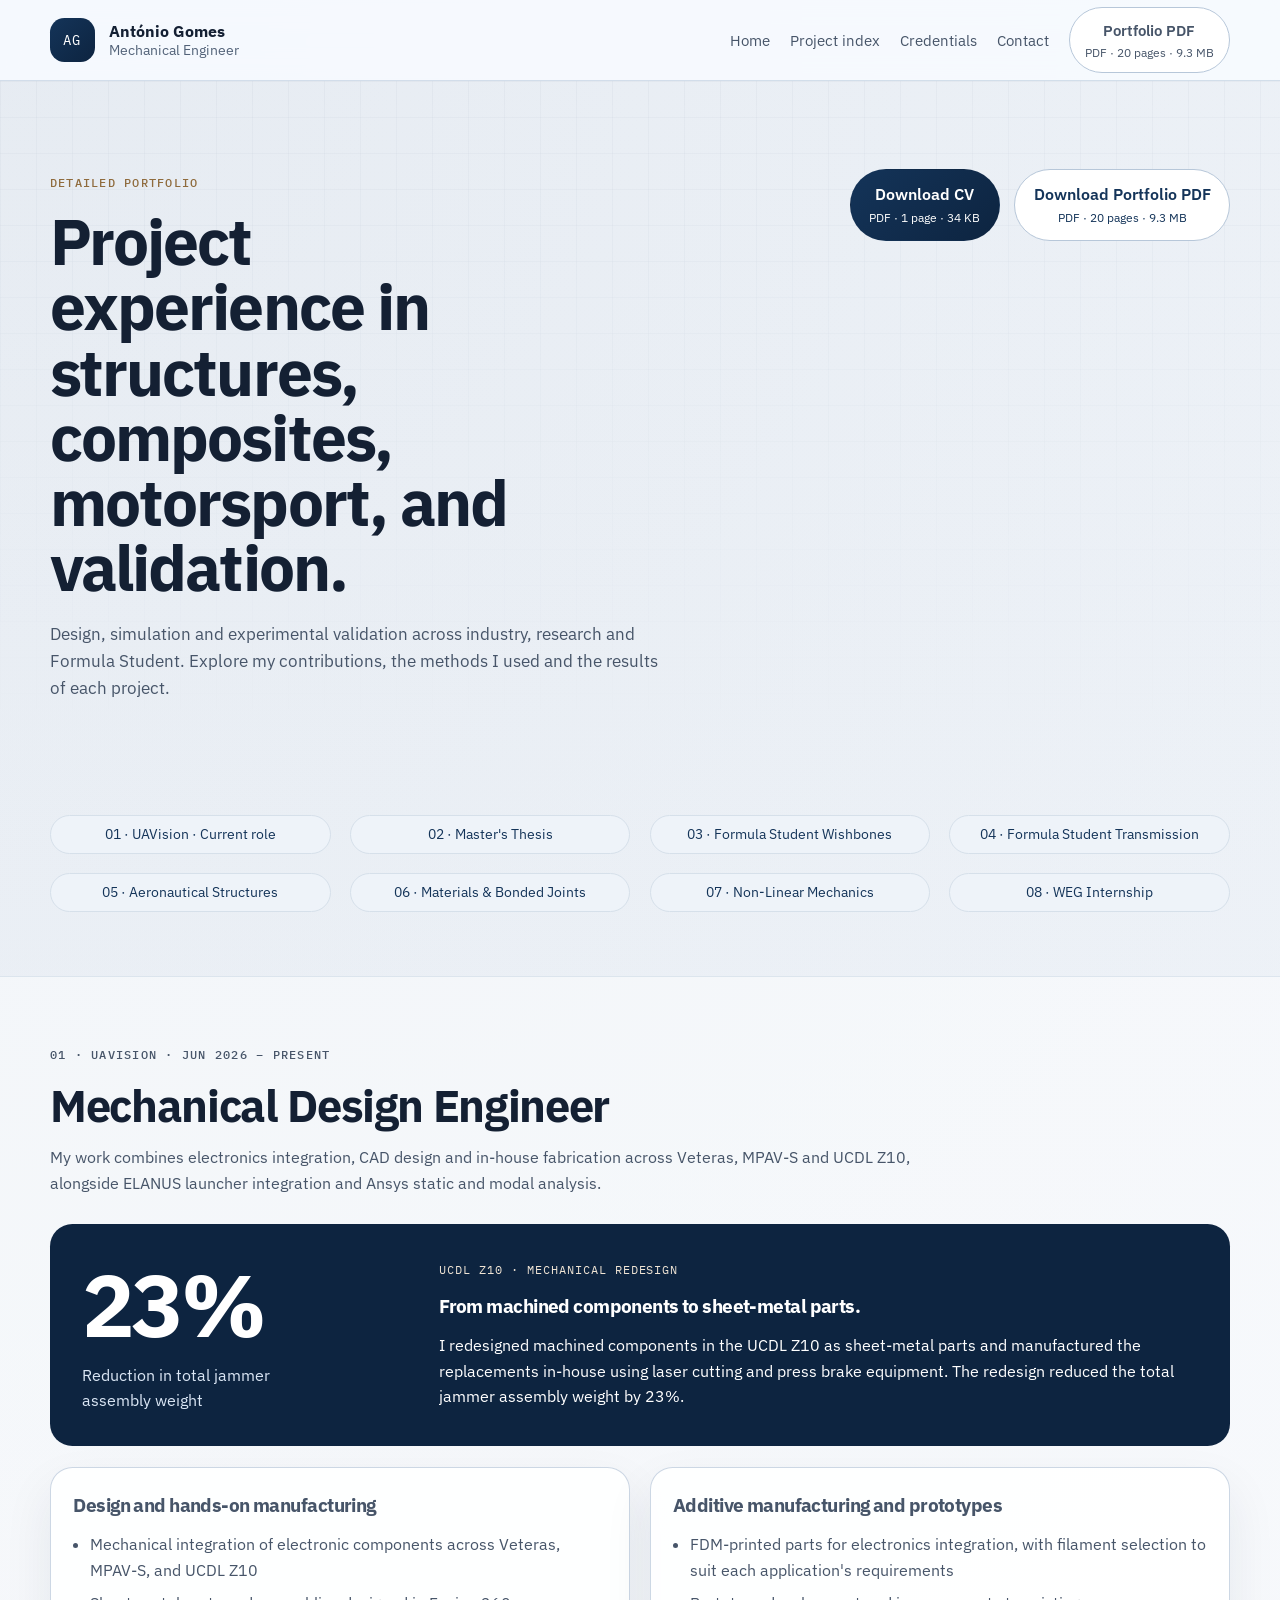
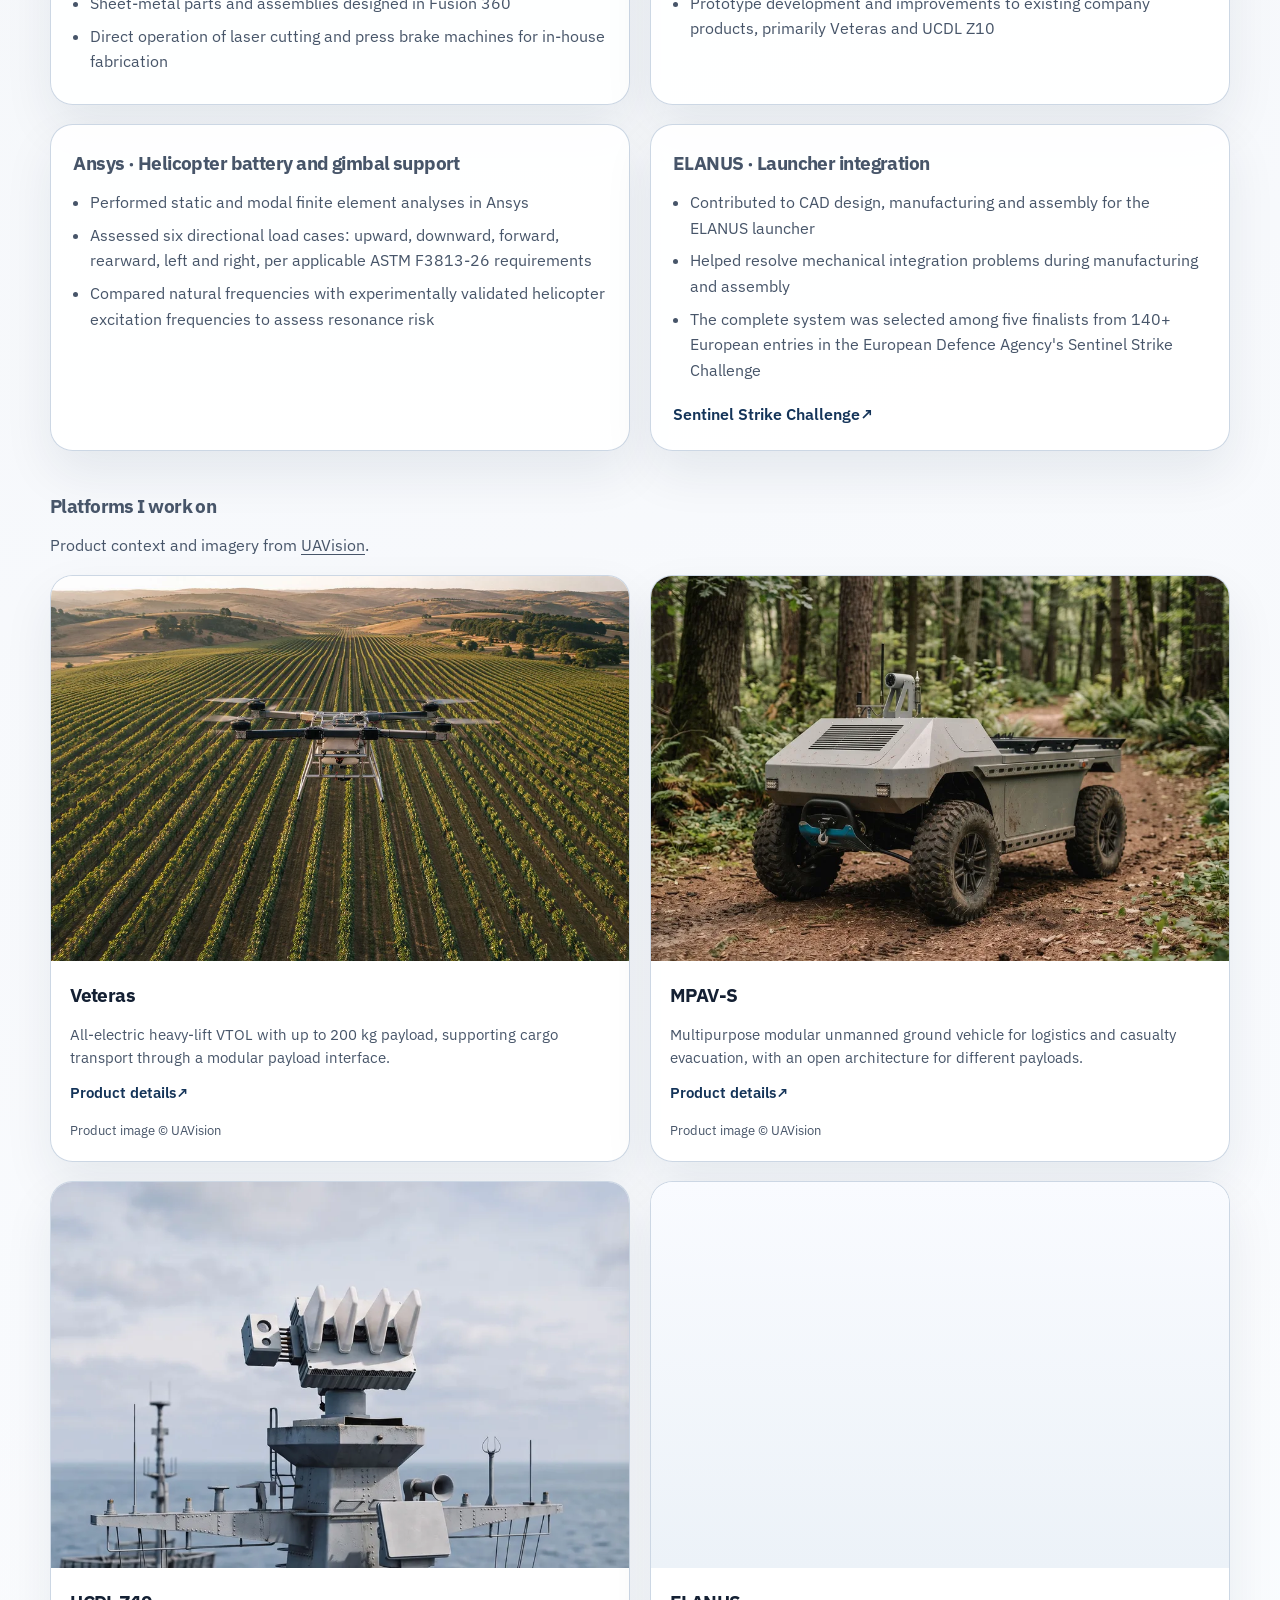
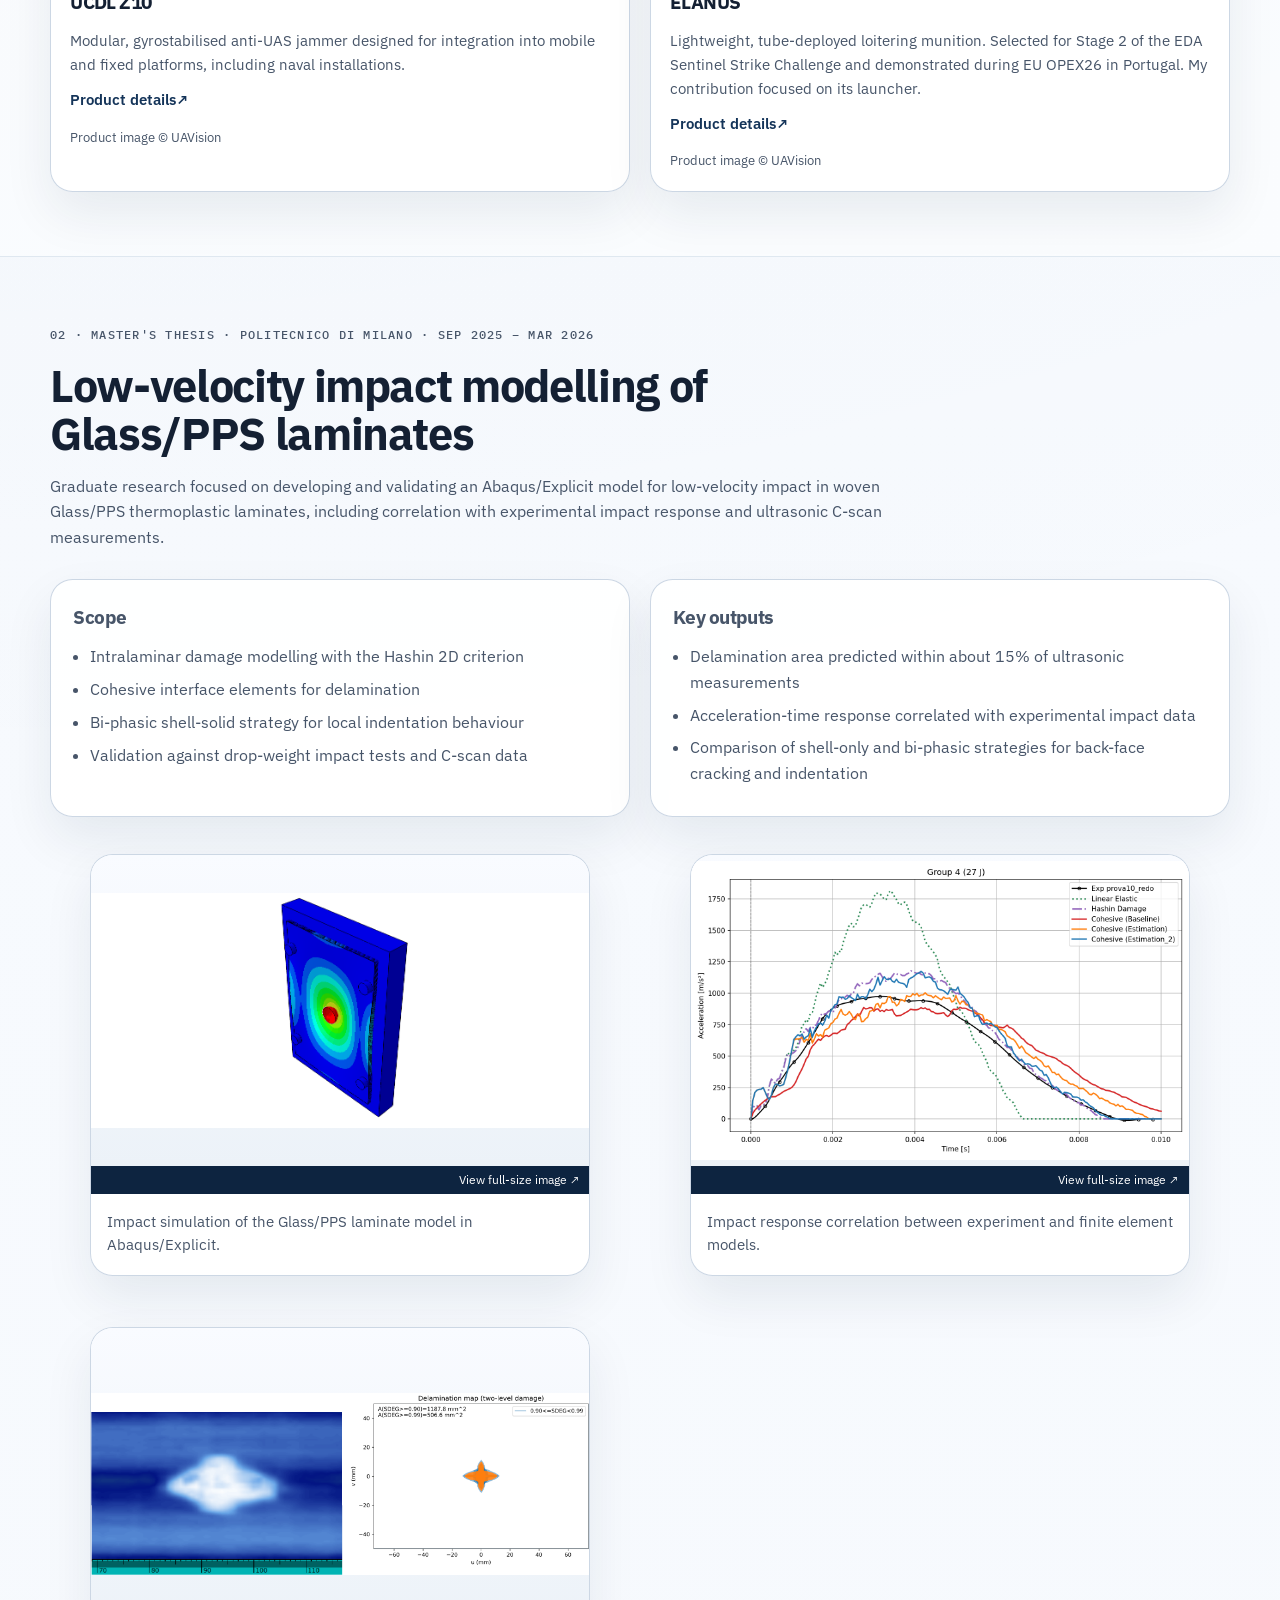
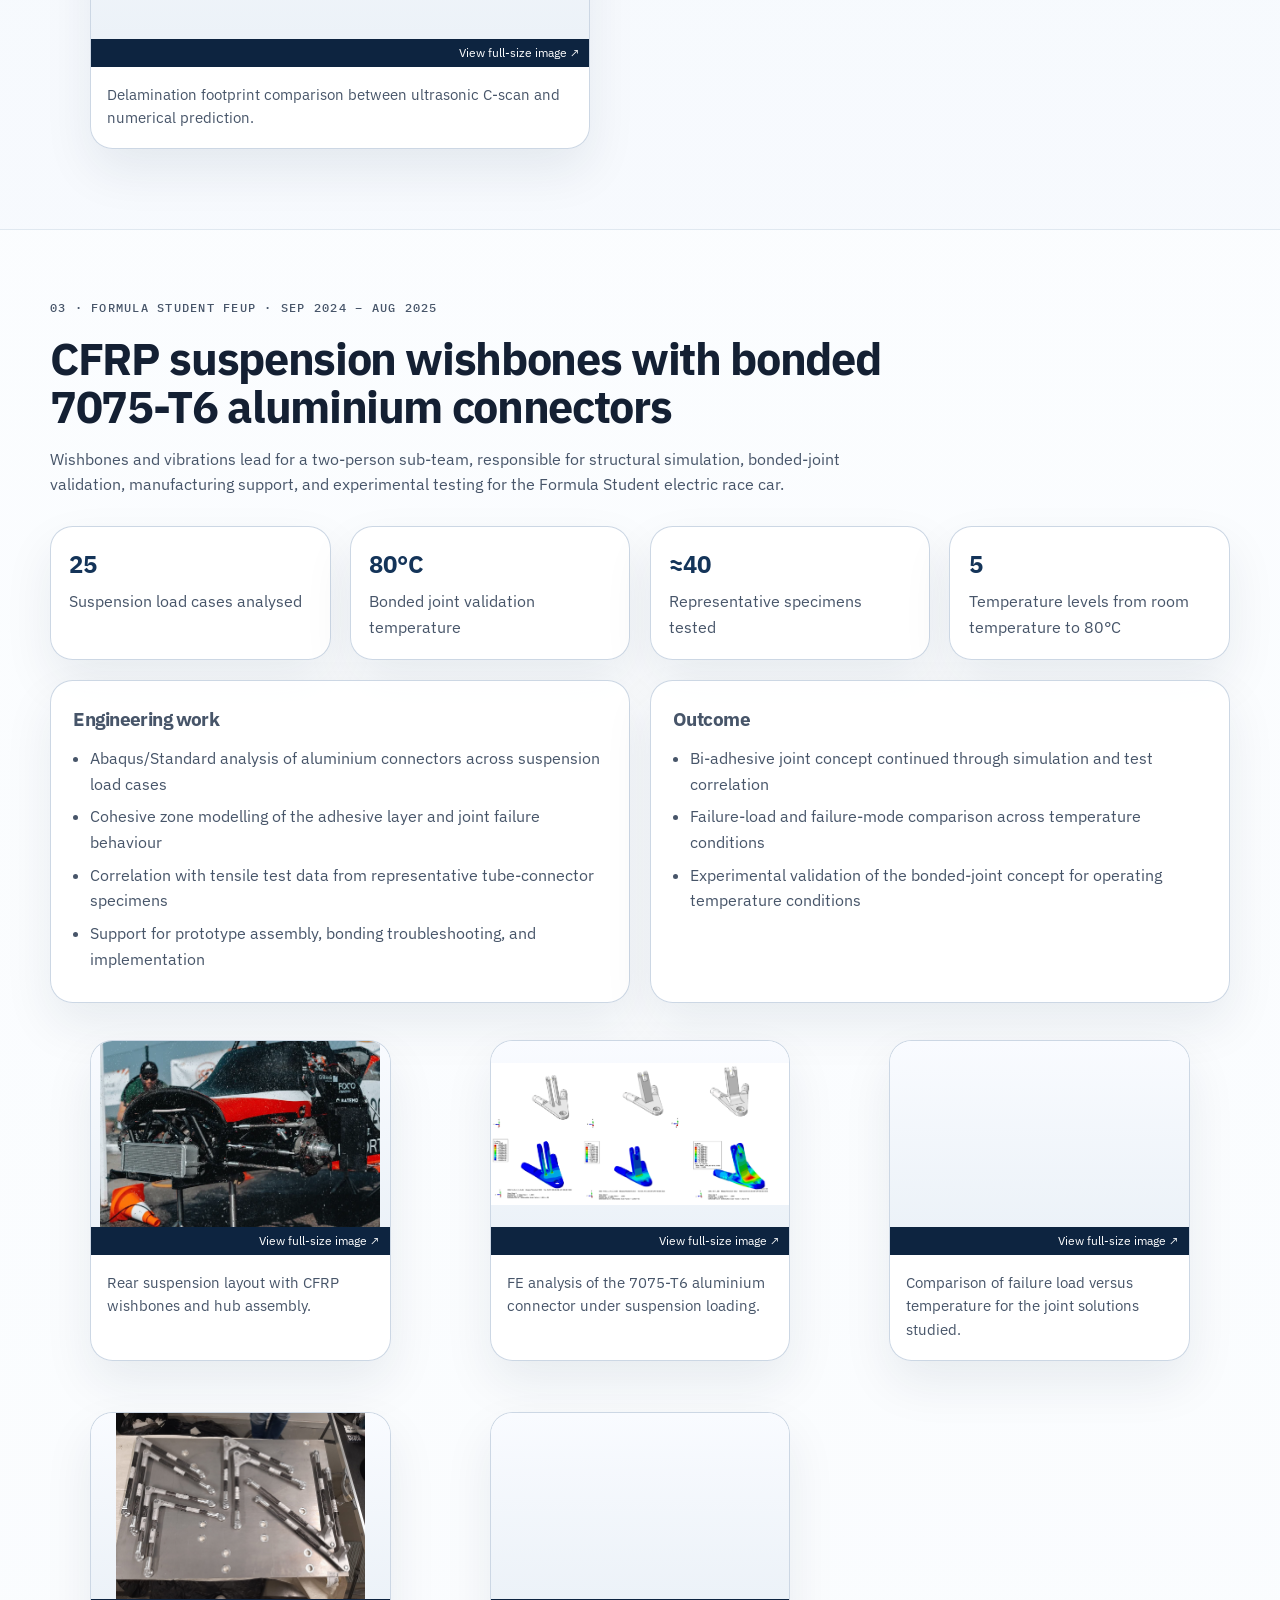
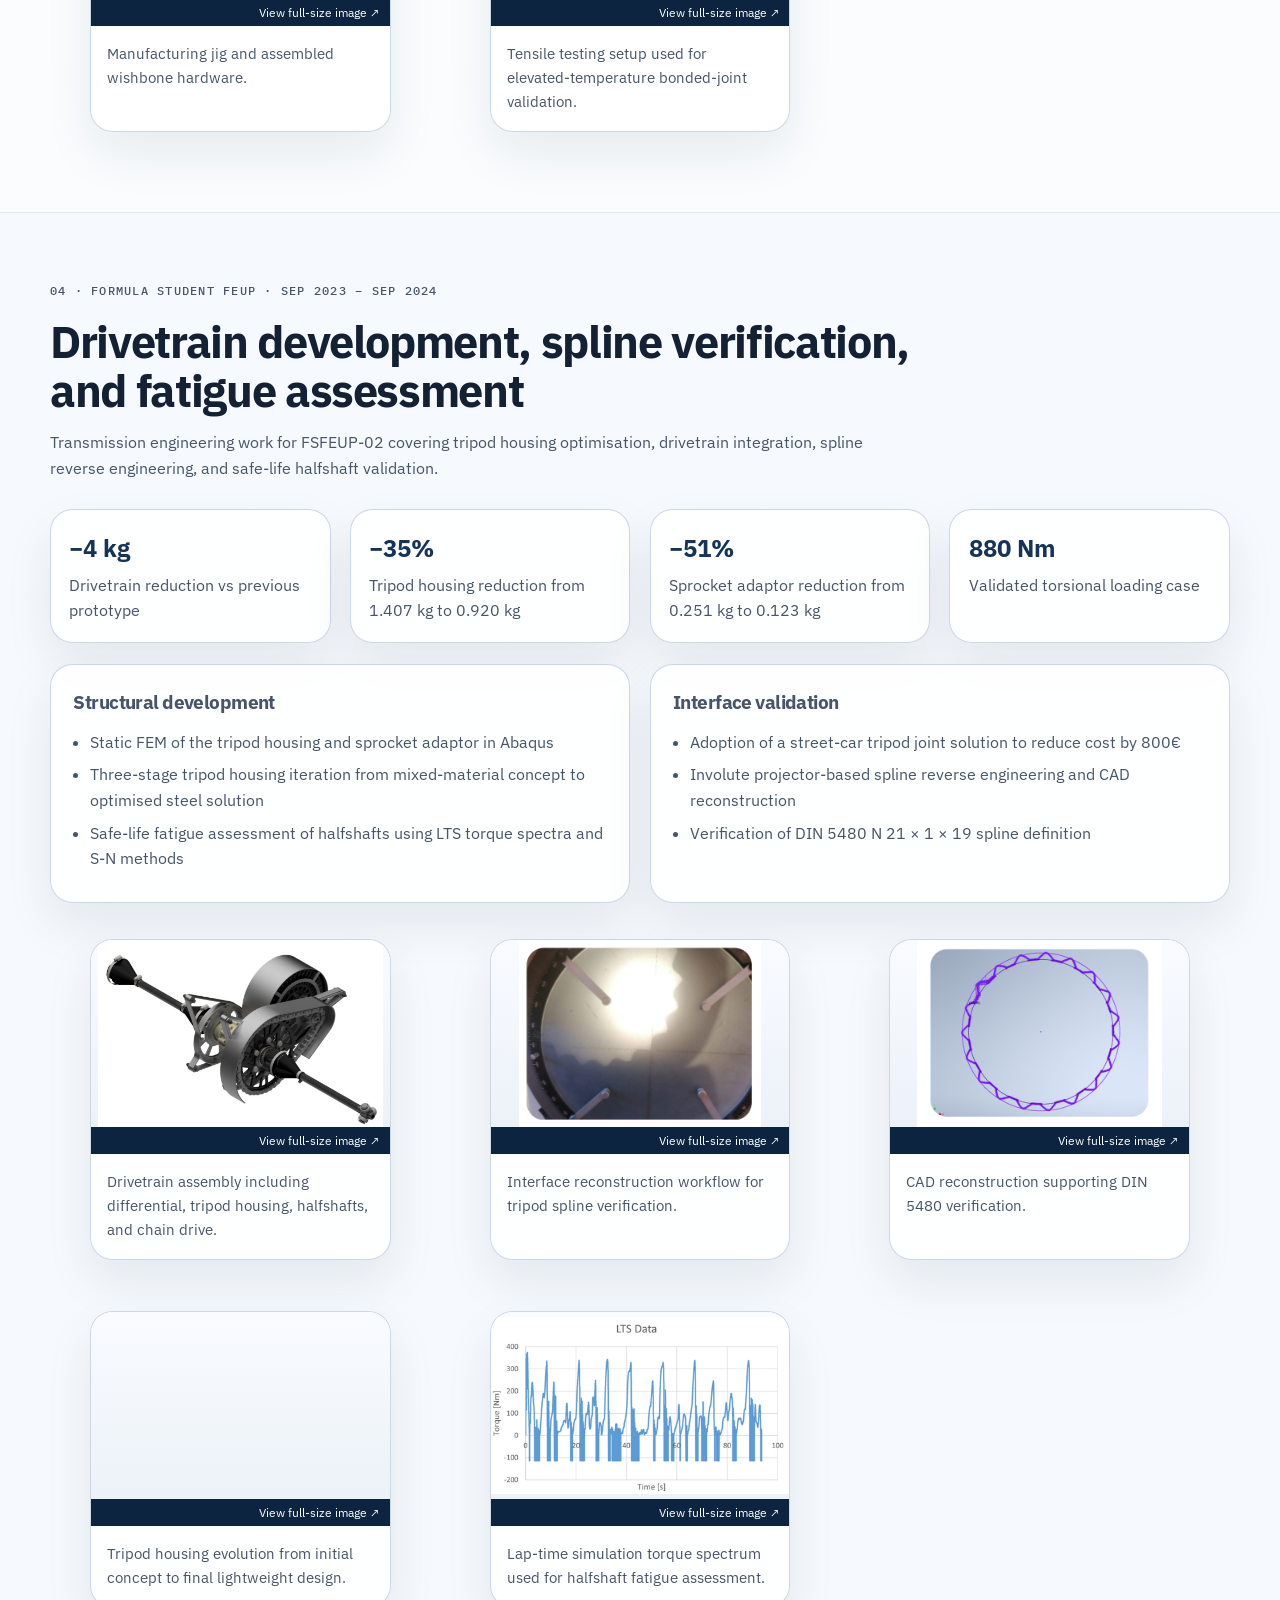
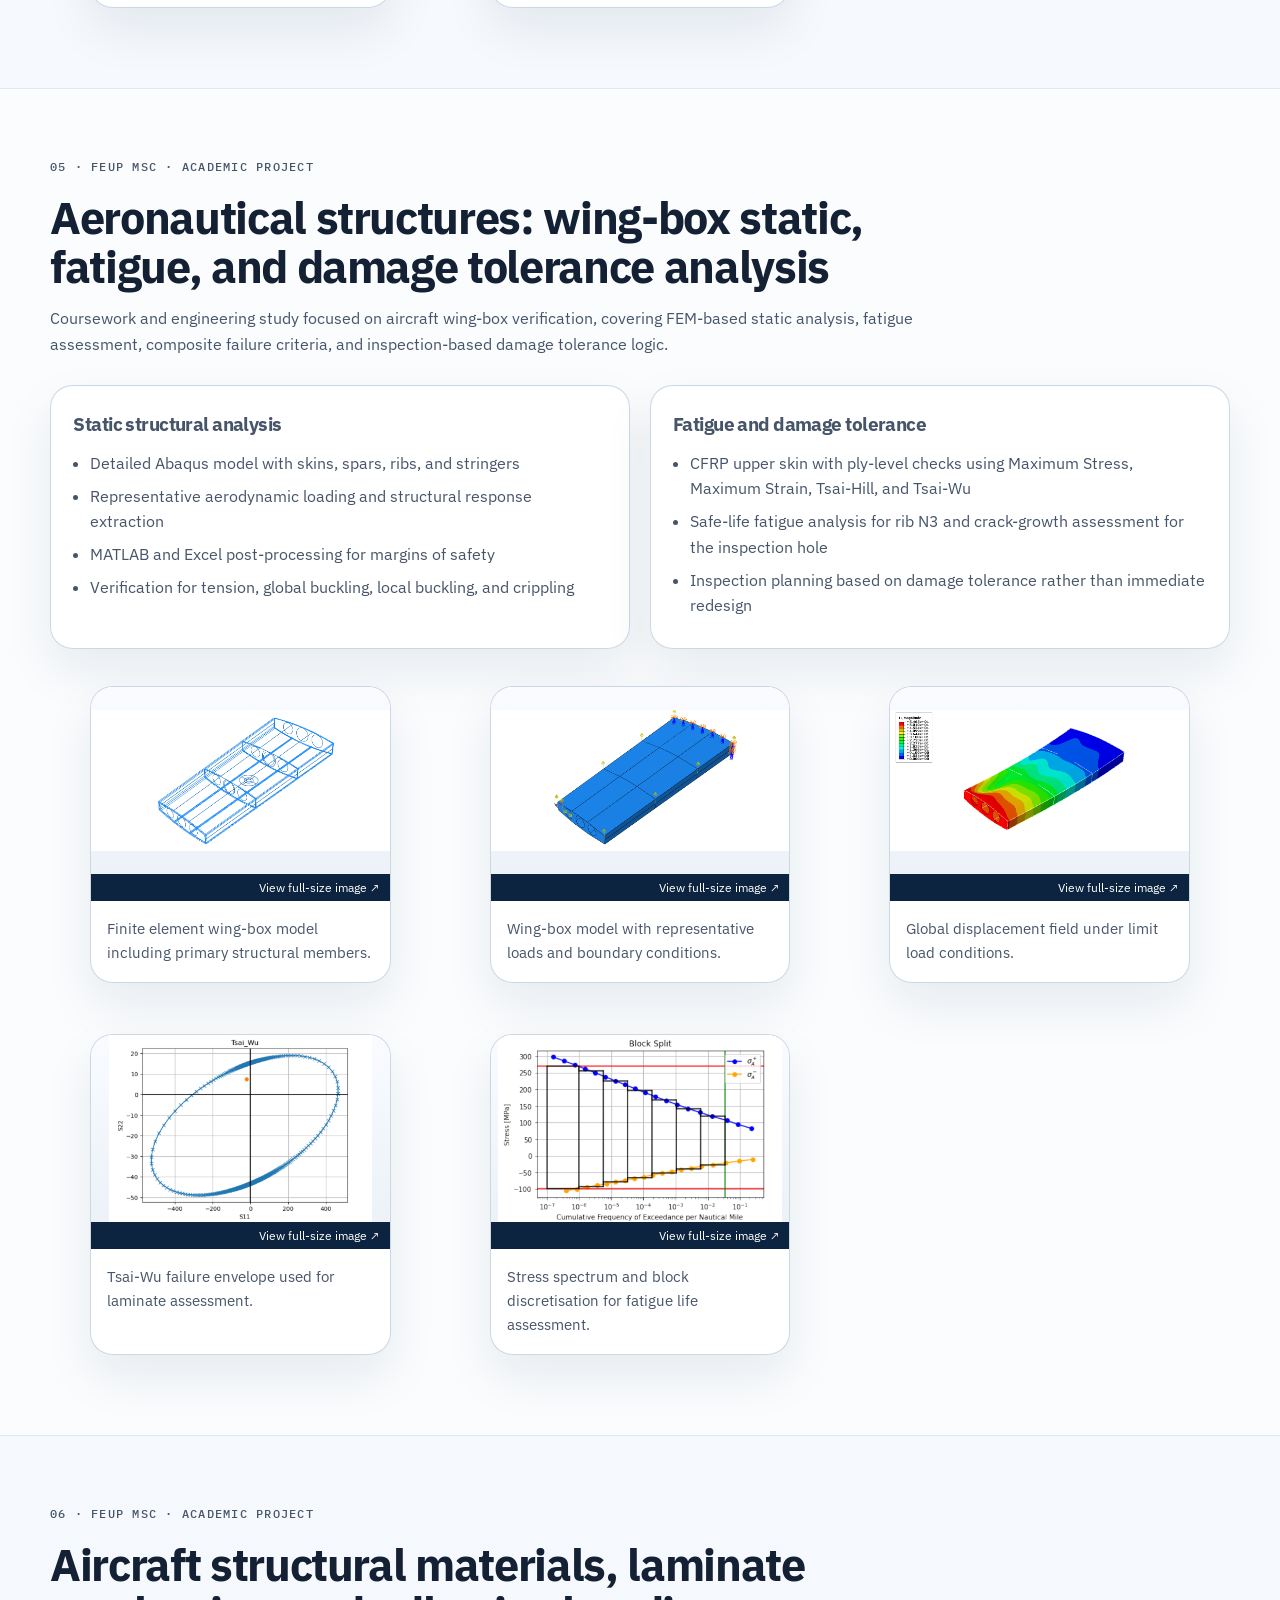
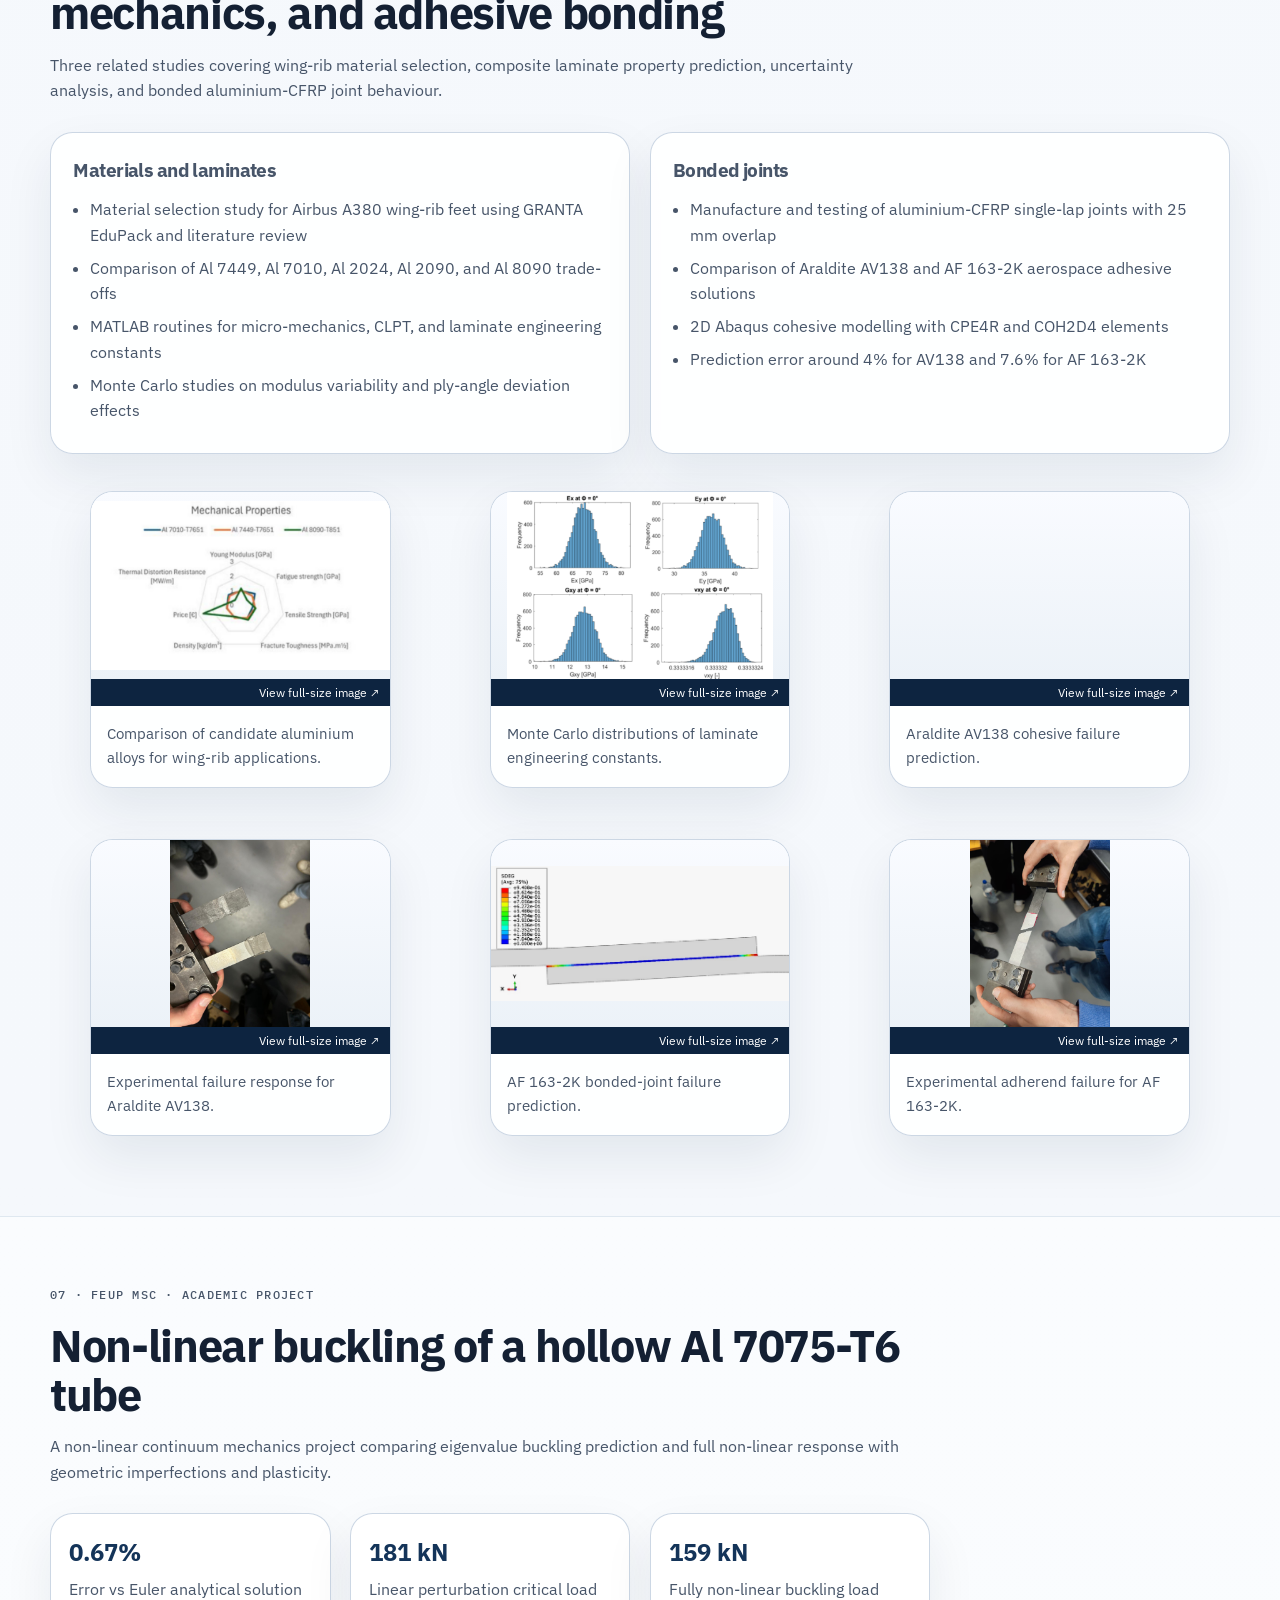
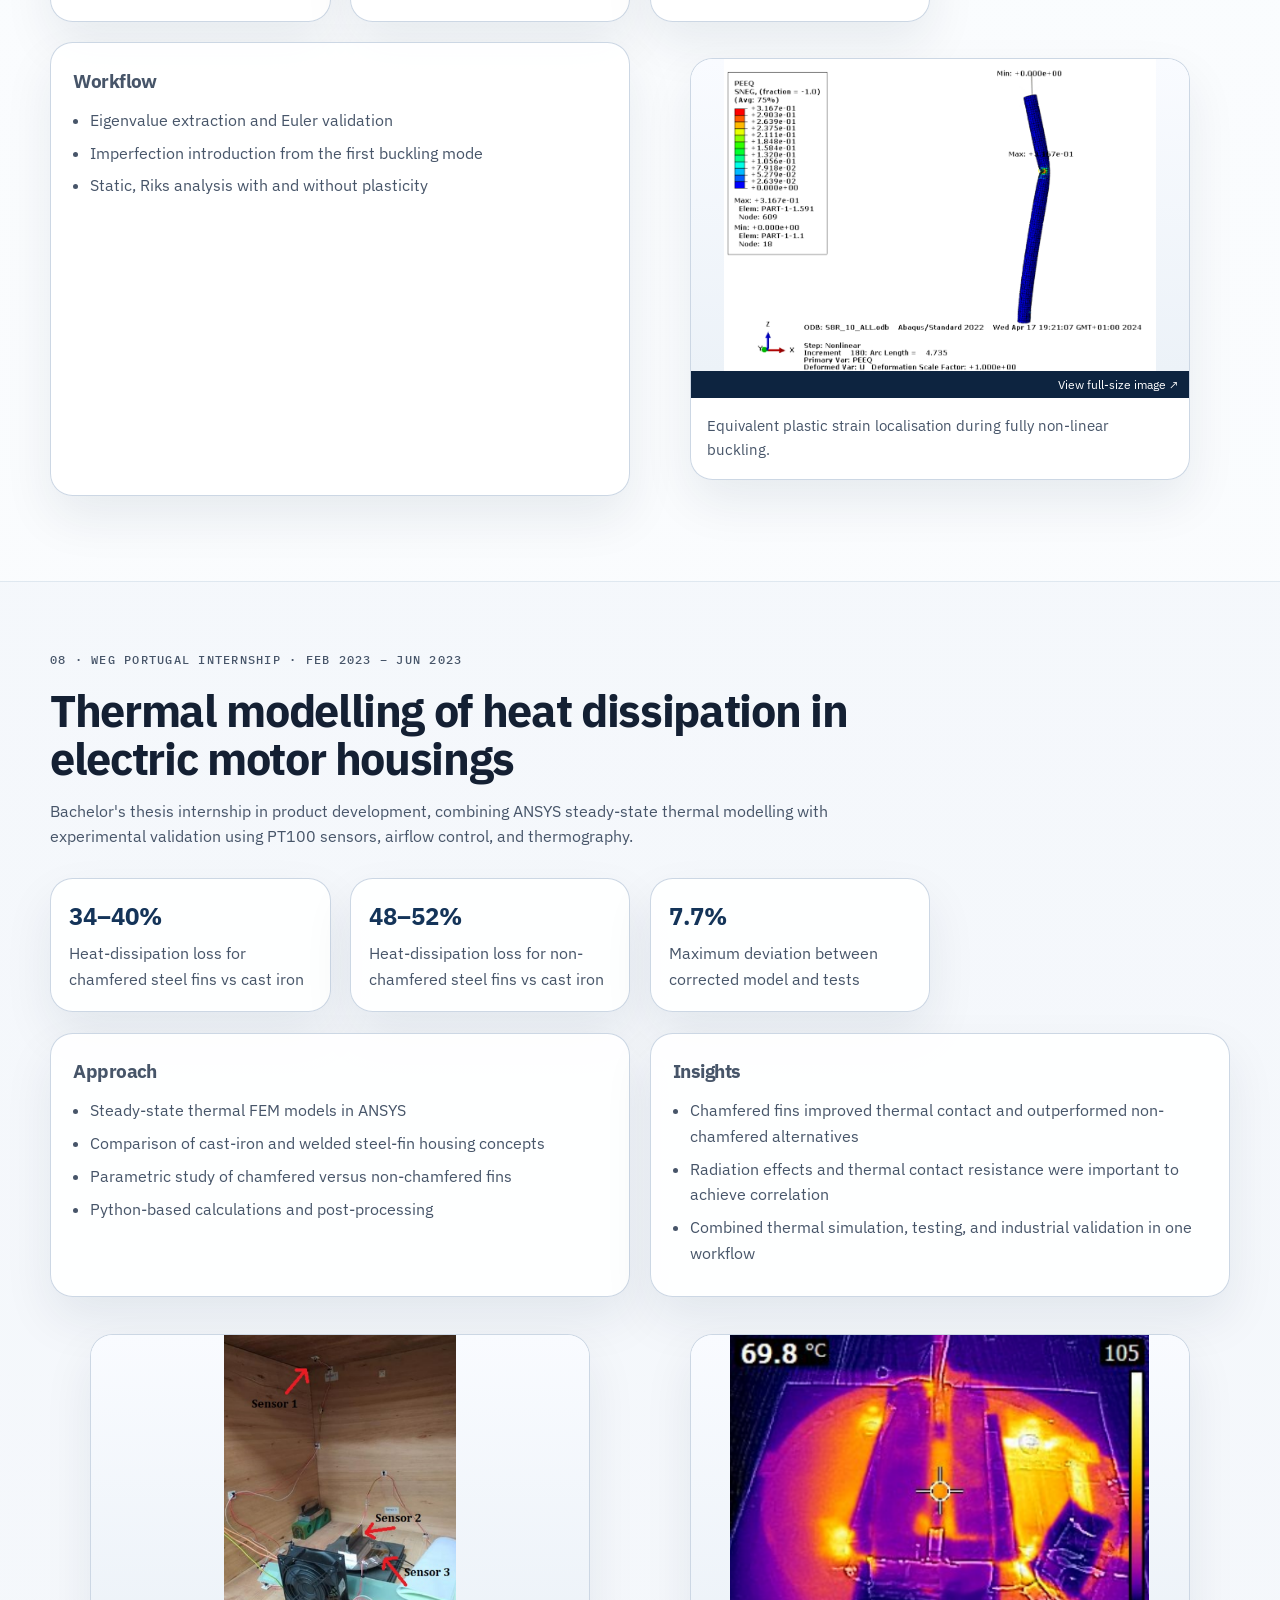
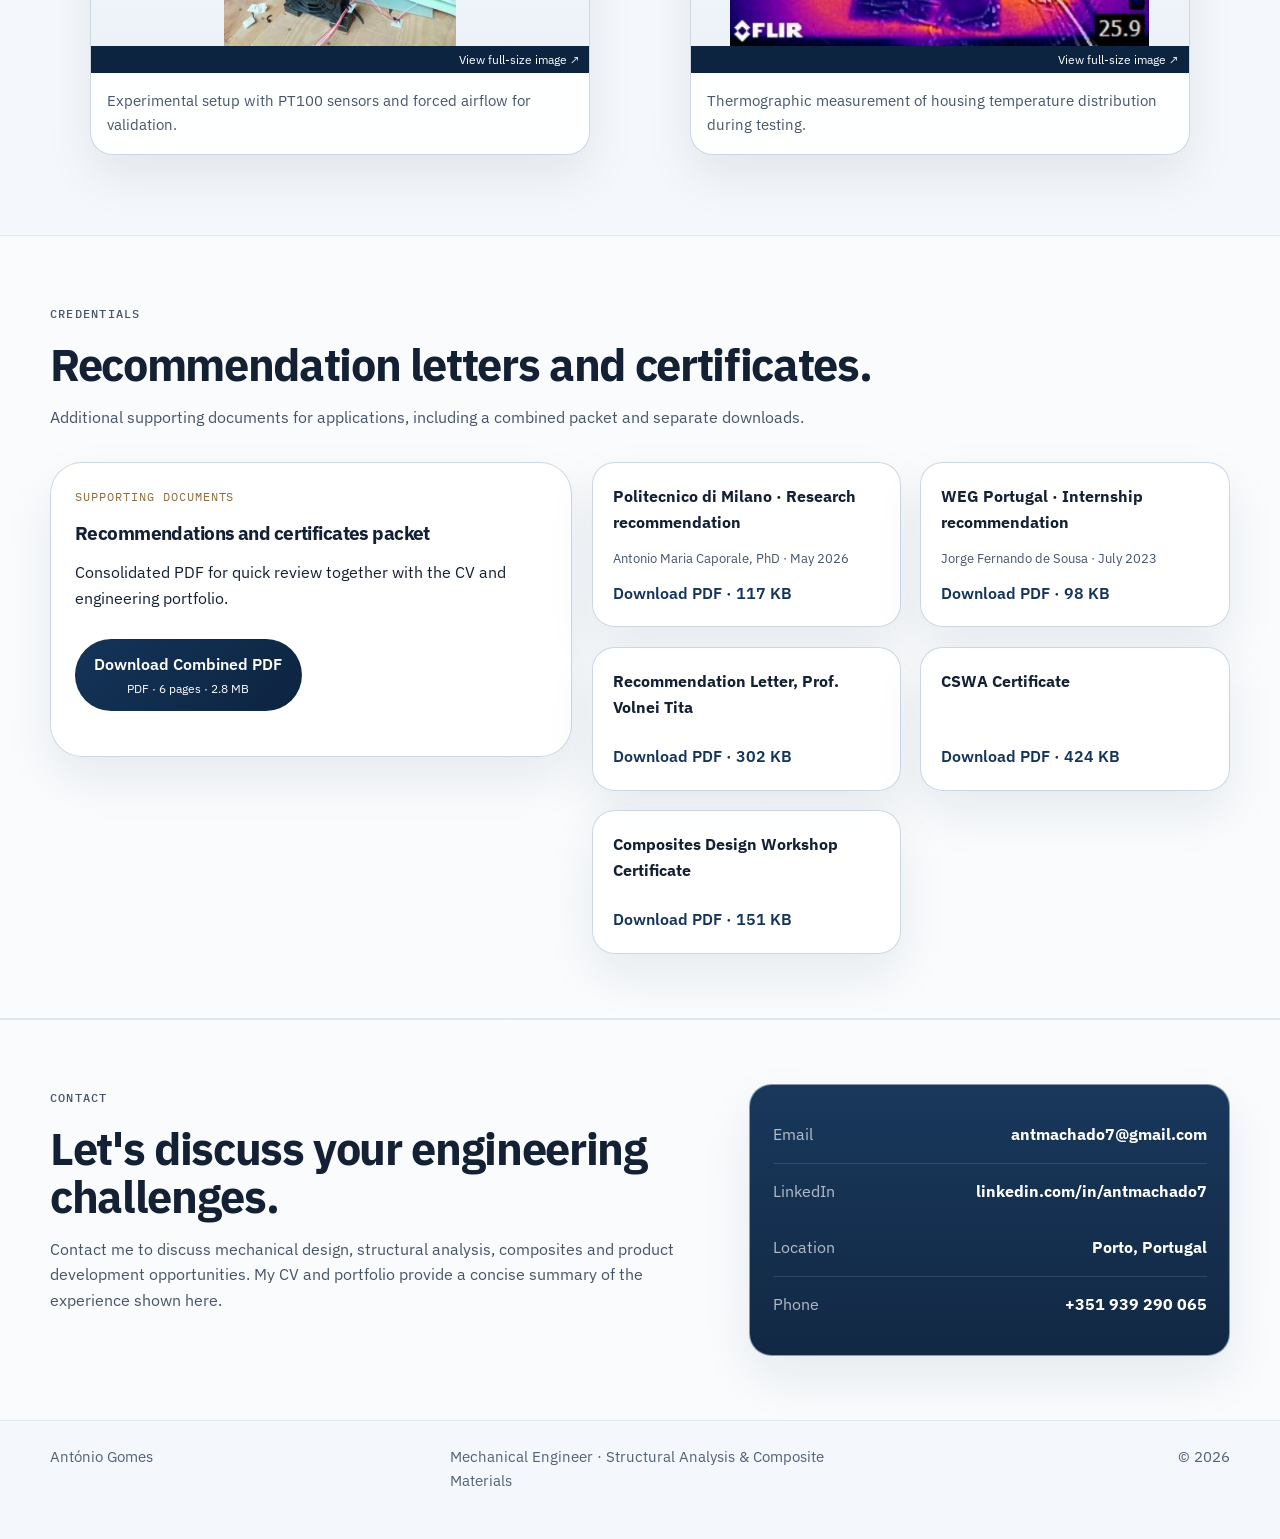
==== commit 2ad45398: "Correct ASTM reference to F3813-26" ====
--- a/projects.html
+++ b/projects.html
@@ -118,7 +118,7 @@
             <h3>Ansys · Helicopter battery and gimbal support</h3>
             <ul class="list-clean">
               <li>Performed static and modal finite element analyses in Ansys</li>
-              <li>Assessed six directional load cases: upward, downward, forward, rearward, left and right, per applicable ASTM F3842-26 requirements</li>
+              <li>Assessed six directional load cases: upward, downward, forward, rearward, left and right, per applicable ASTM F3813-26 requirements</li>
               <li>Compared natural frequencies with experimentally validated helicopter excitation frequencies to assess resonance risk</li>
             </ul>
           </article>
--- a/assets/css/styles.css
+++ b/assets/css/styles.css
@@ -548,7 +548,7 @@
 }
 
 .montage-veteras {
-  grid-column: 1 / -1;
+  grid-column: auto;
 }
 
 .product-montage img {
@@ -561,6 +561,15 @@
 .montage-veteras img {
   object-position: 50% 48%;
 }
+
+.montage-elanus img {
+  object-fit: contain;
+  background: var(--surface);
+}
+
+.uavision-gallery img[src$="uavision-elanus.webp"] {
+  object-fit: contain;
+}
 
 .montage-label,
 .montage-credit {
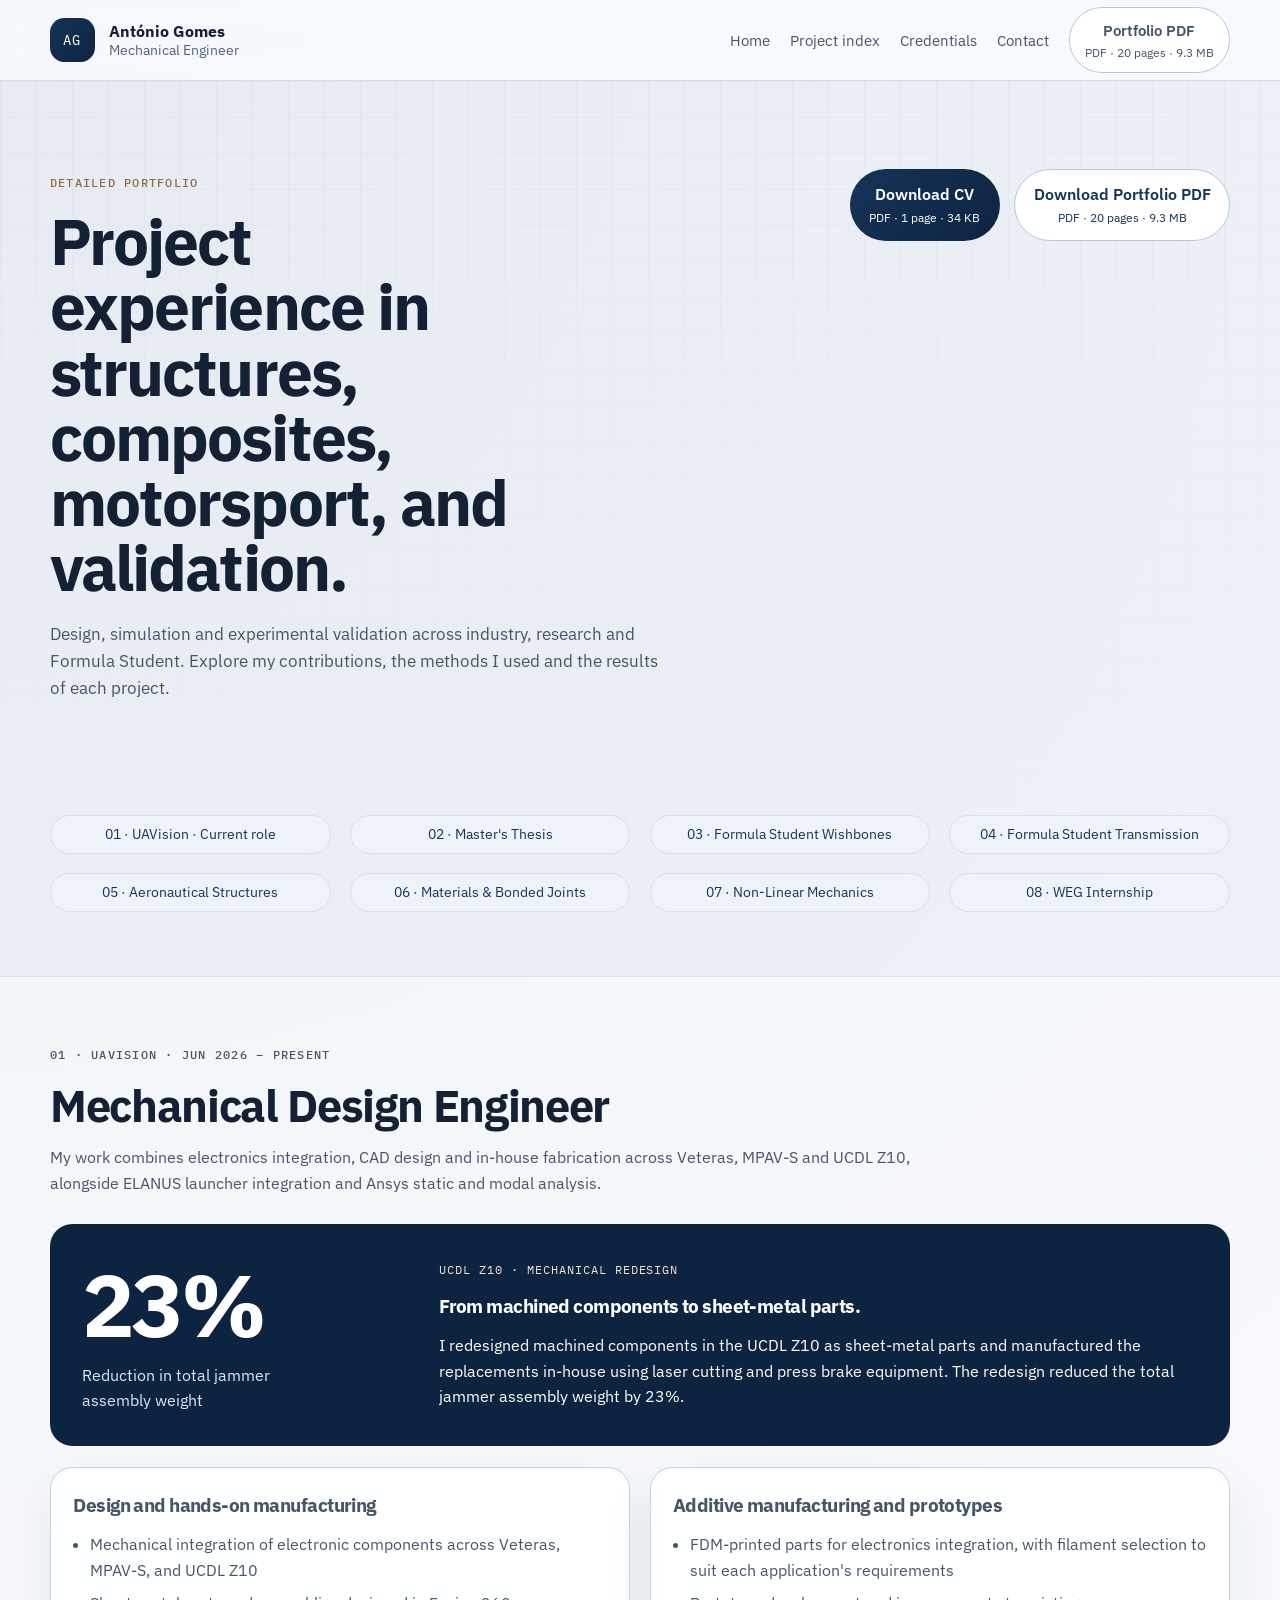
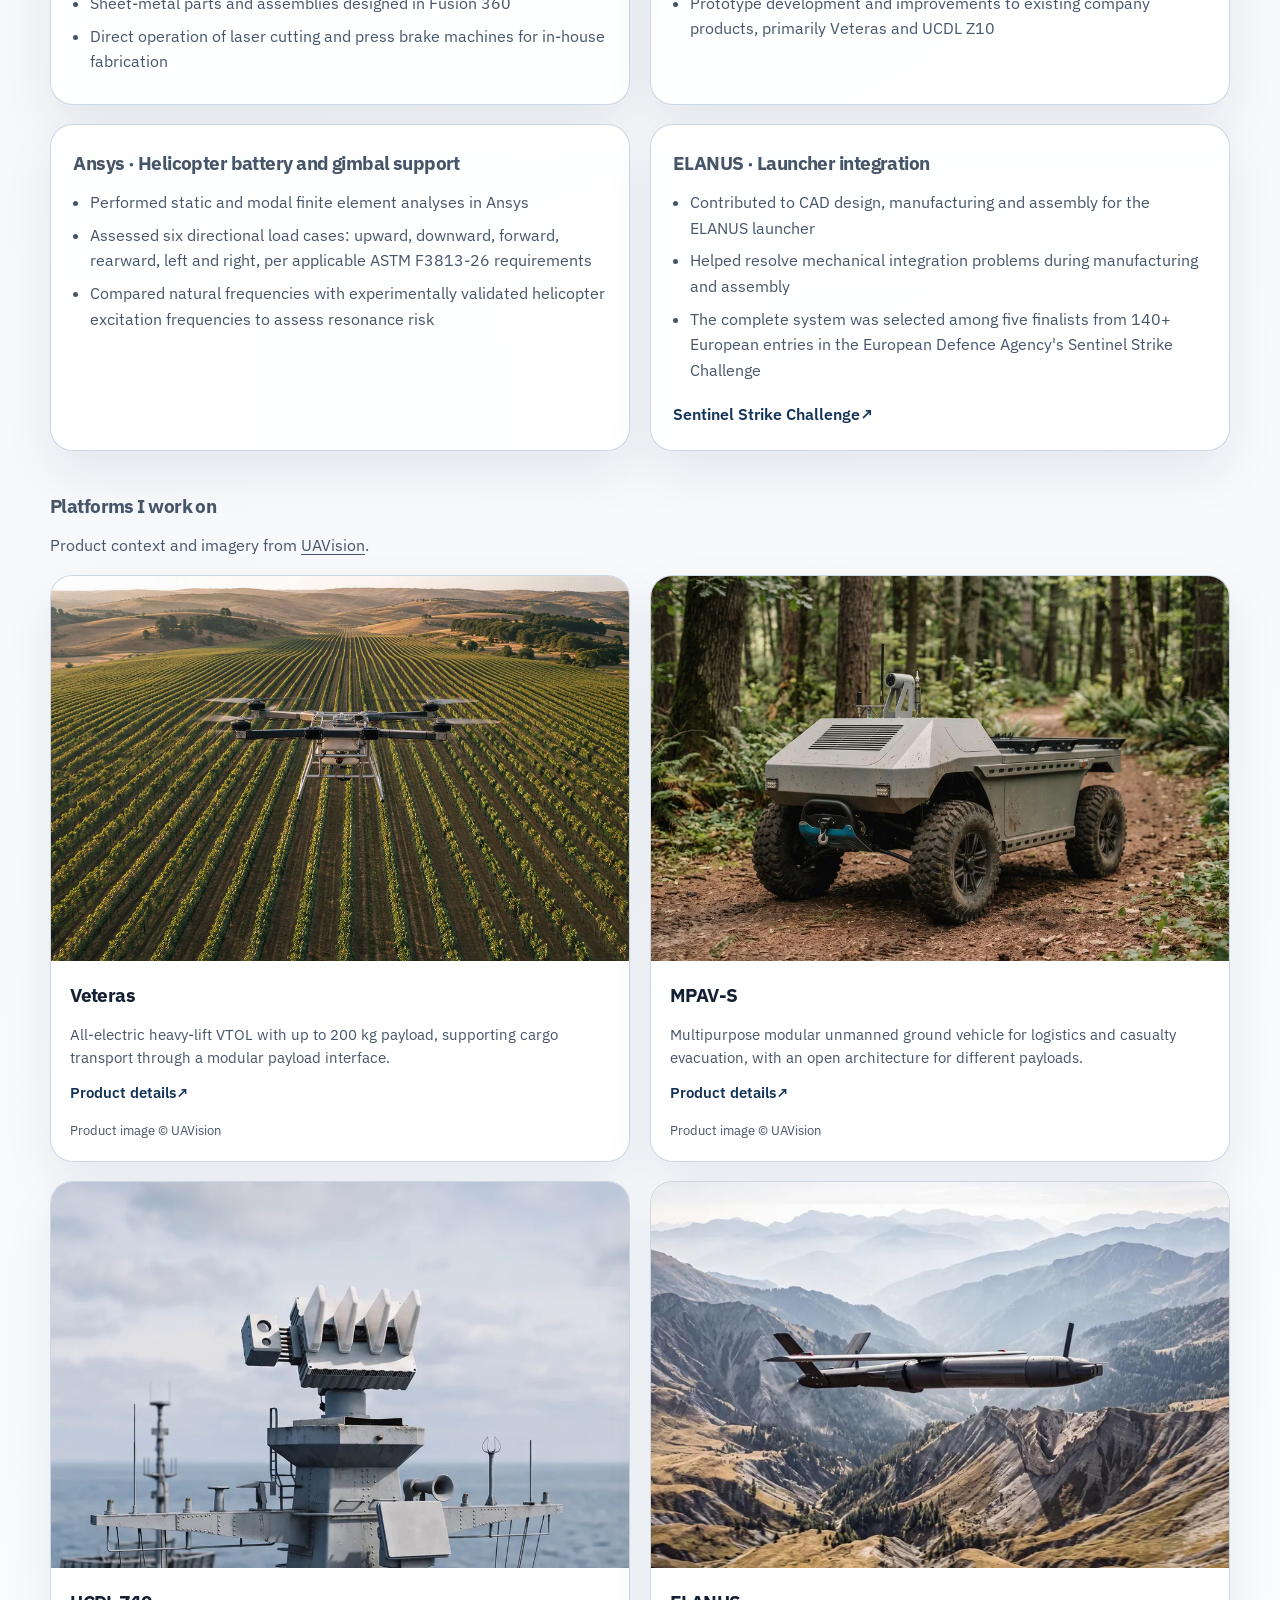
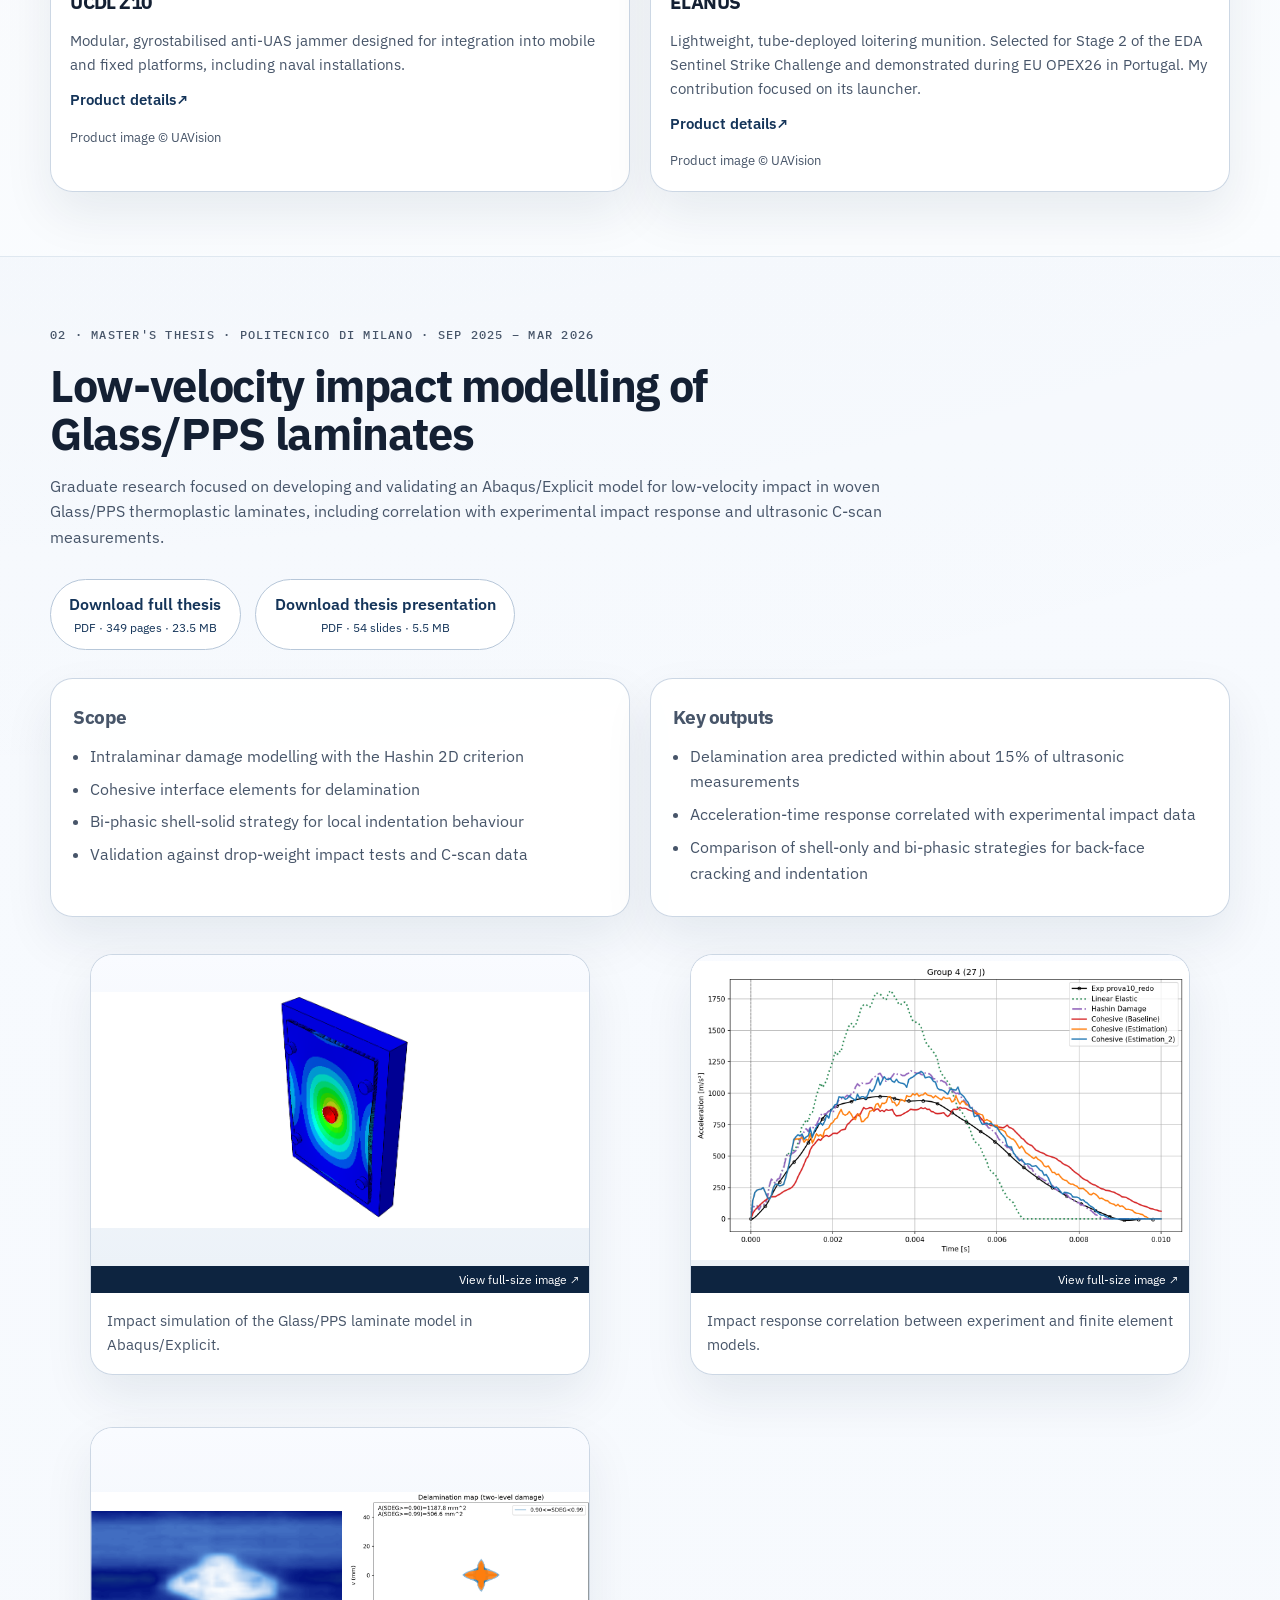
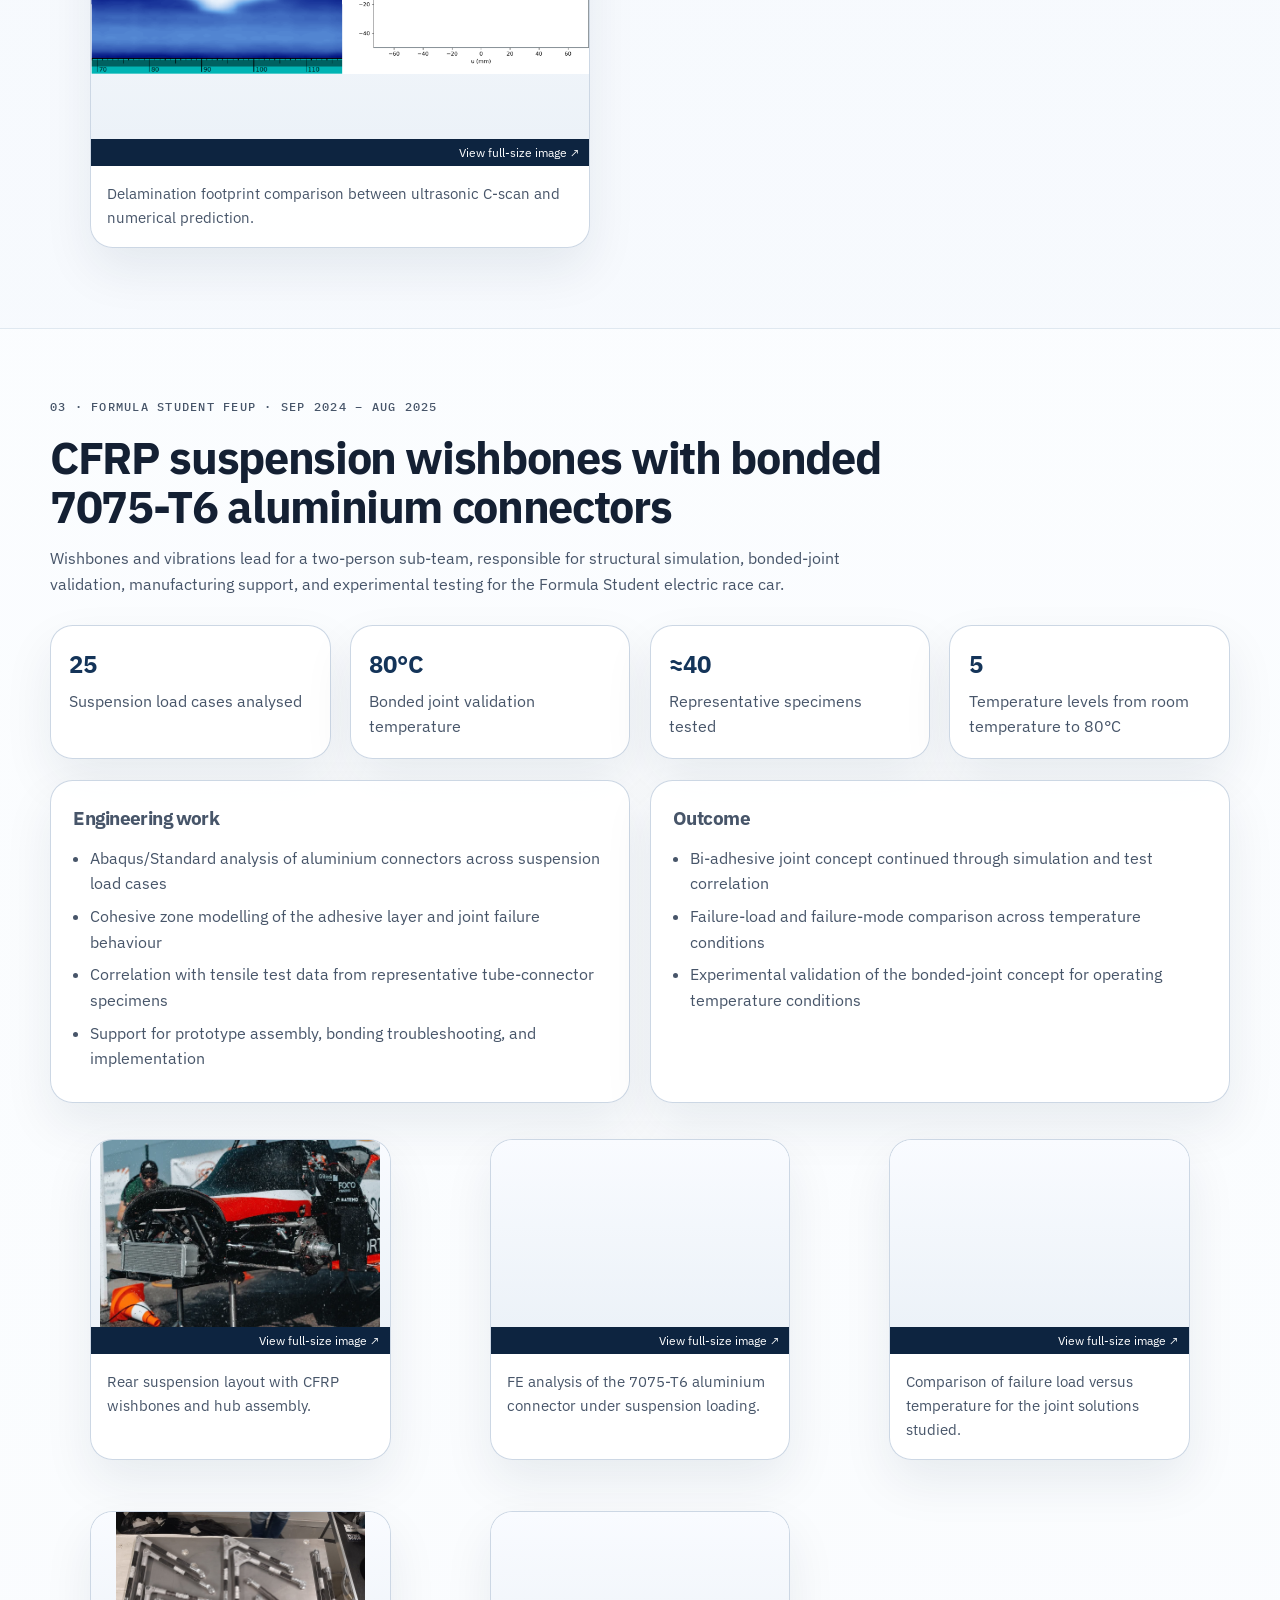
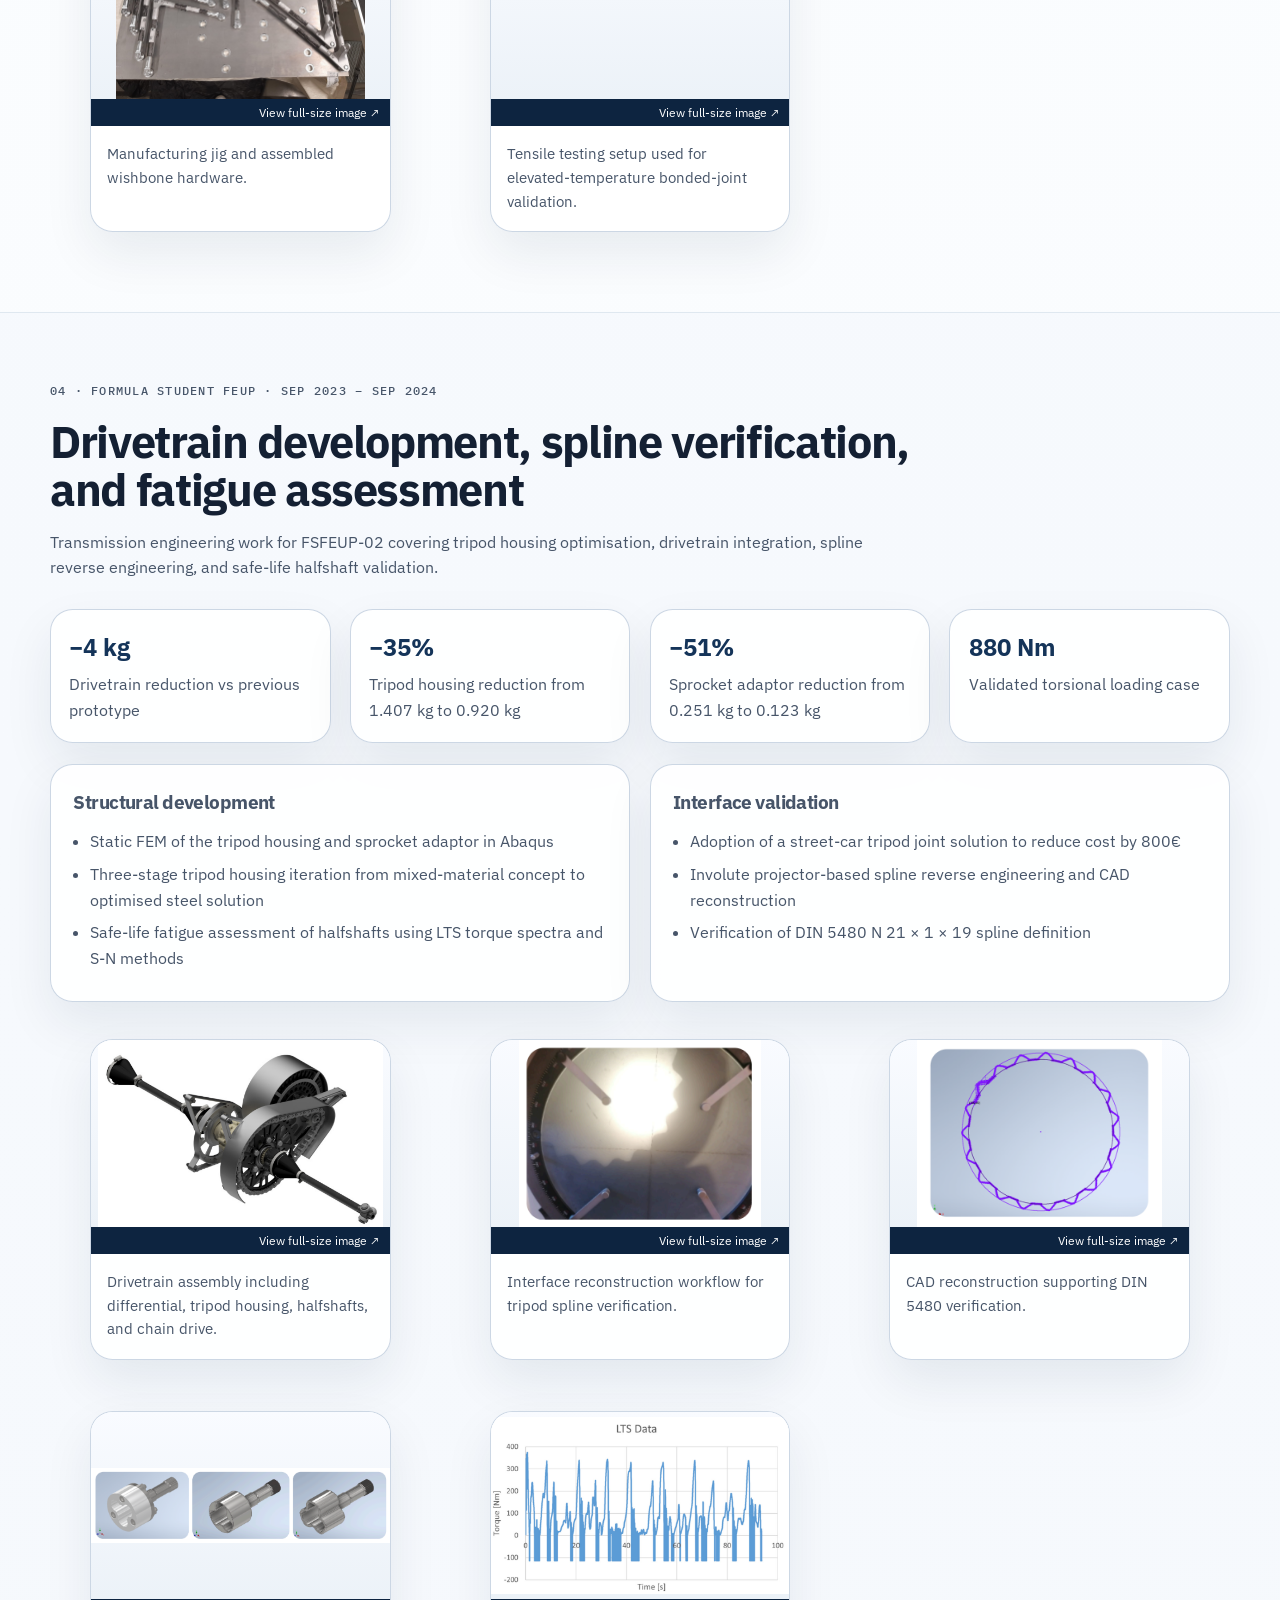
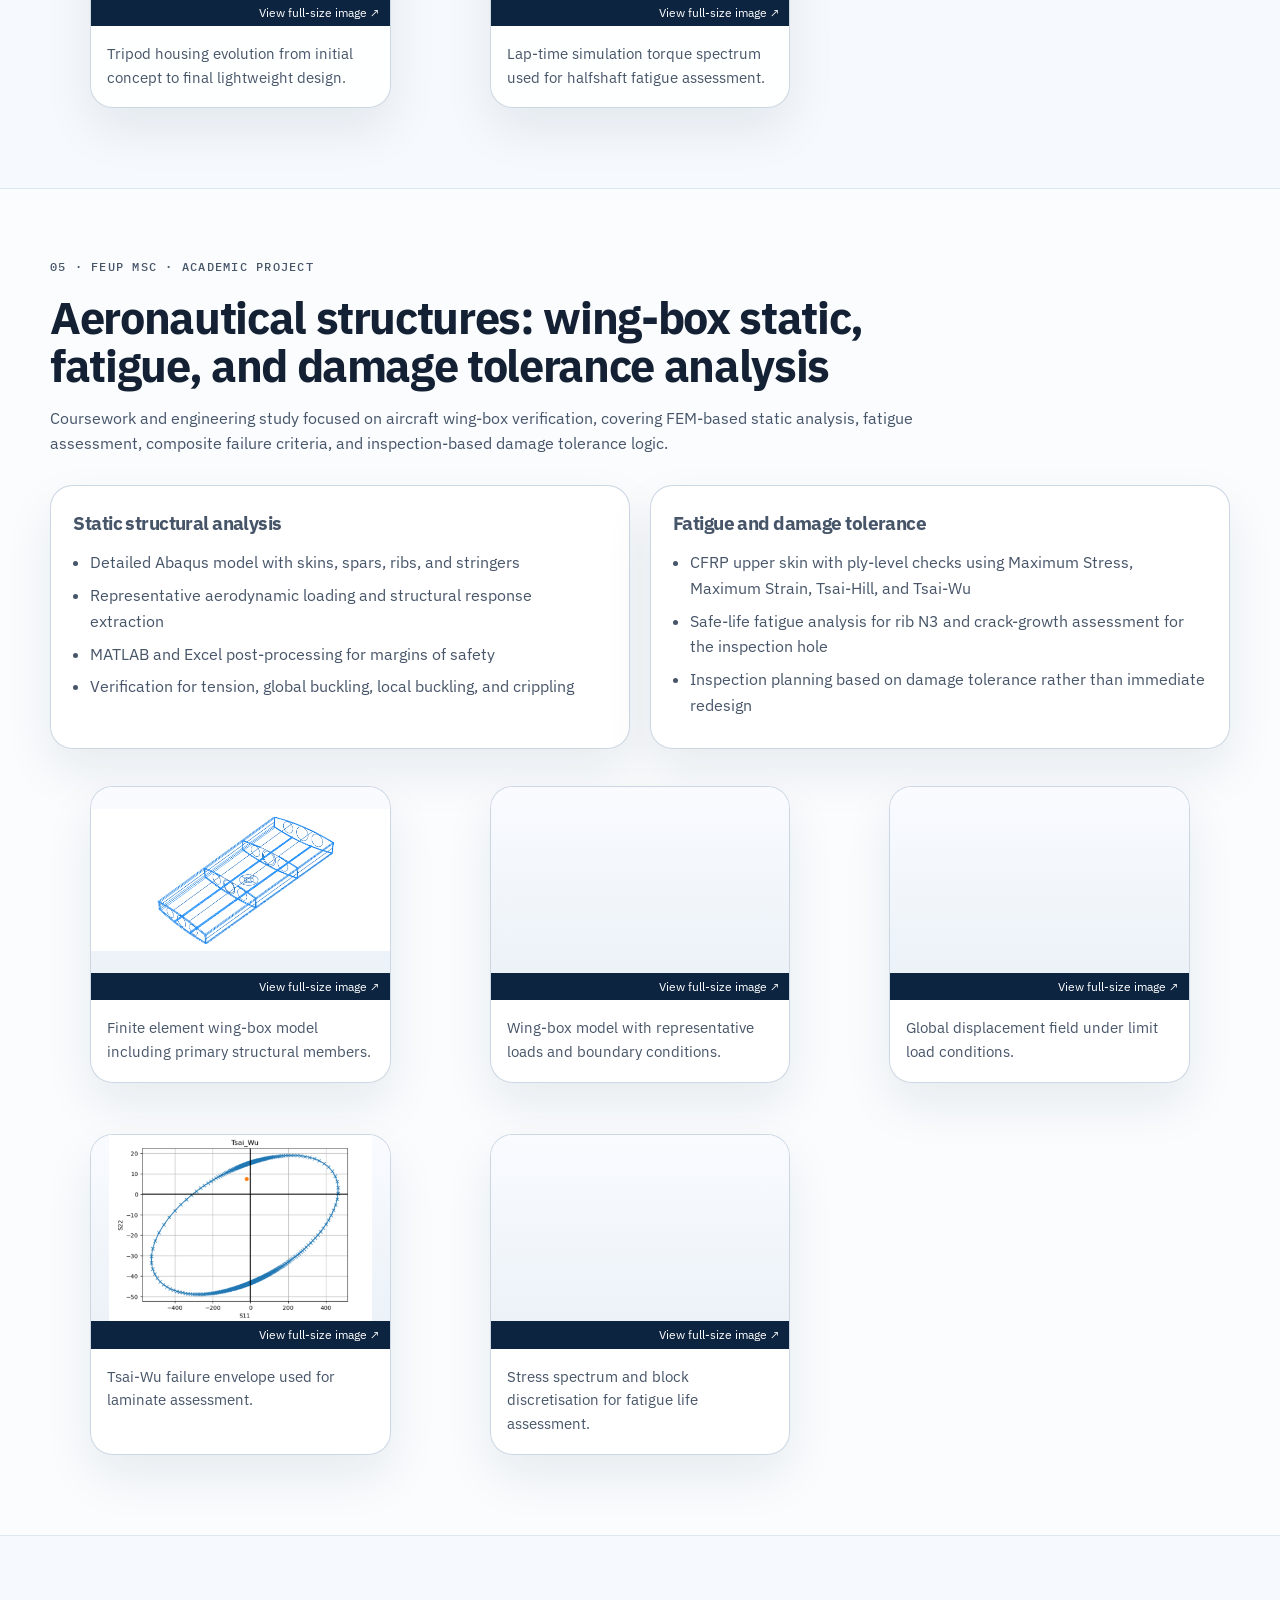
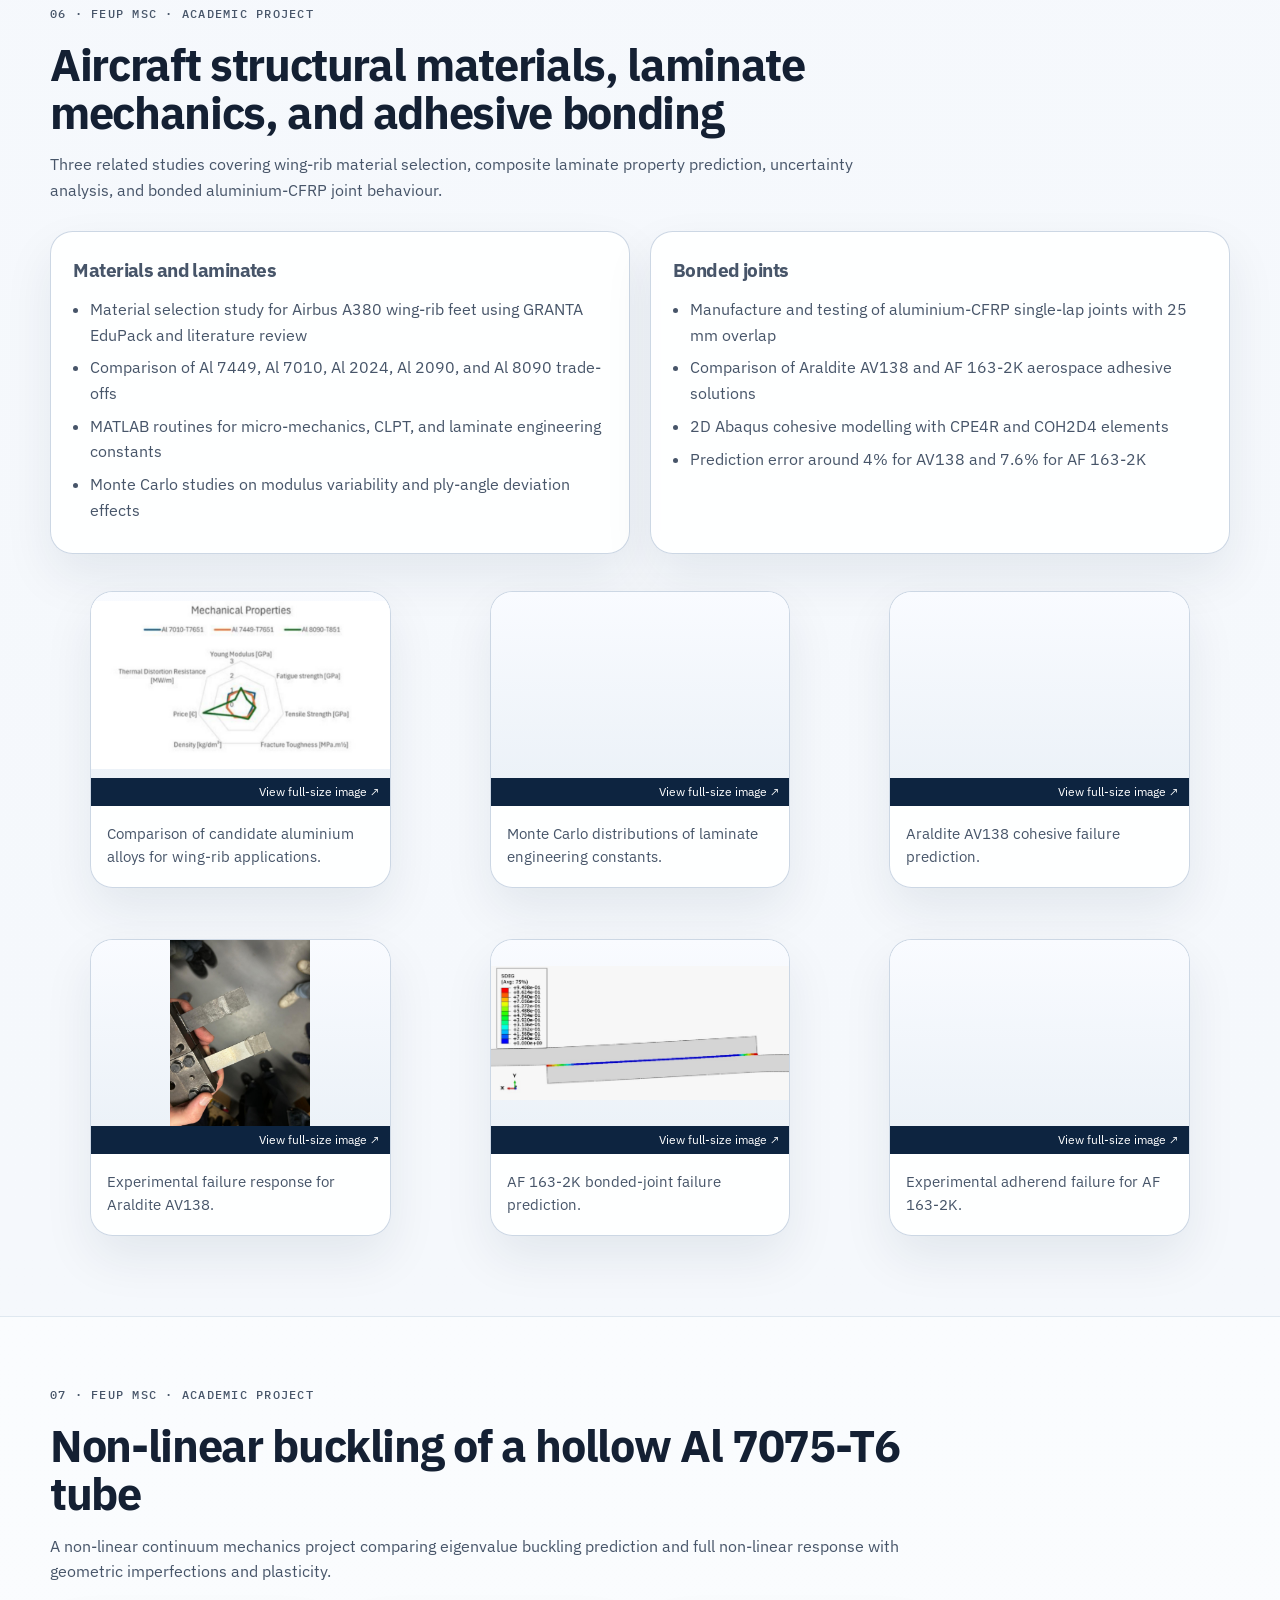
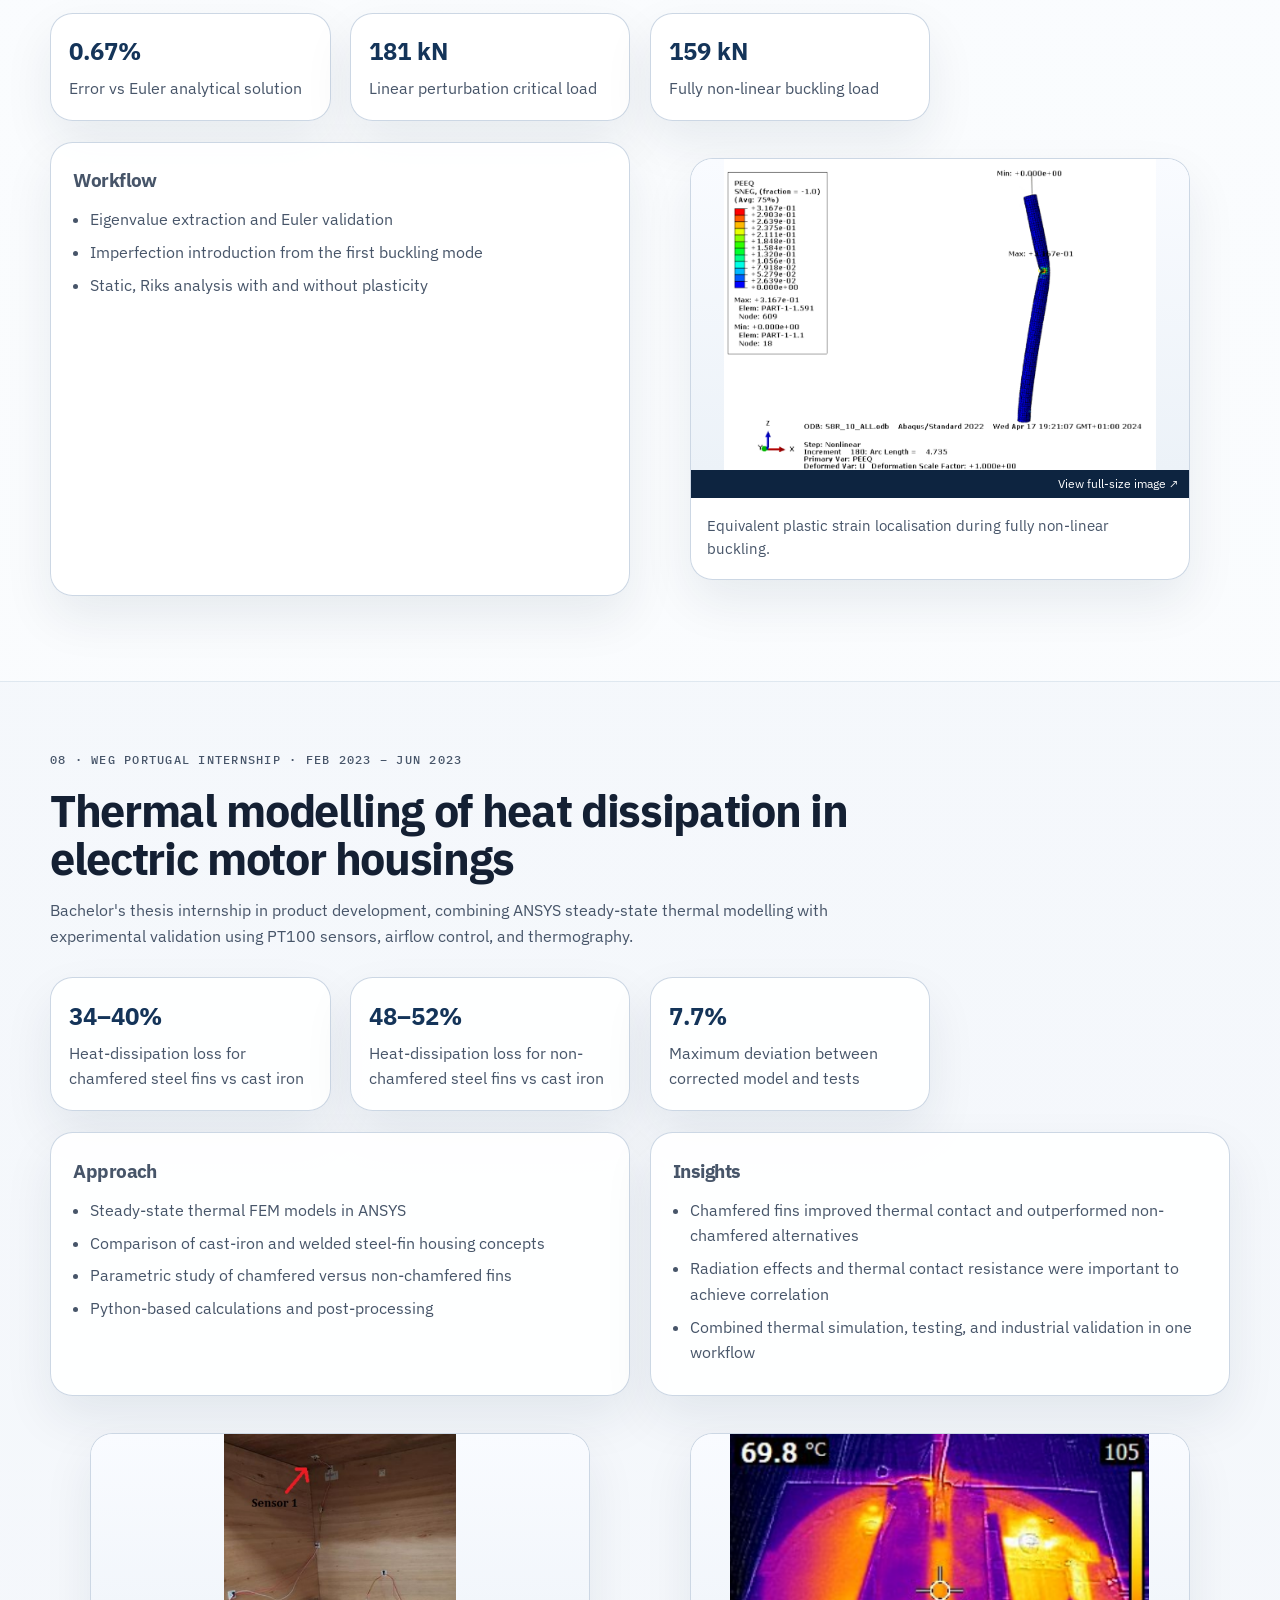
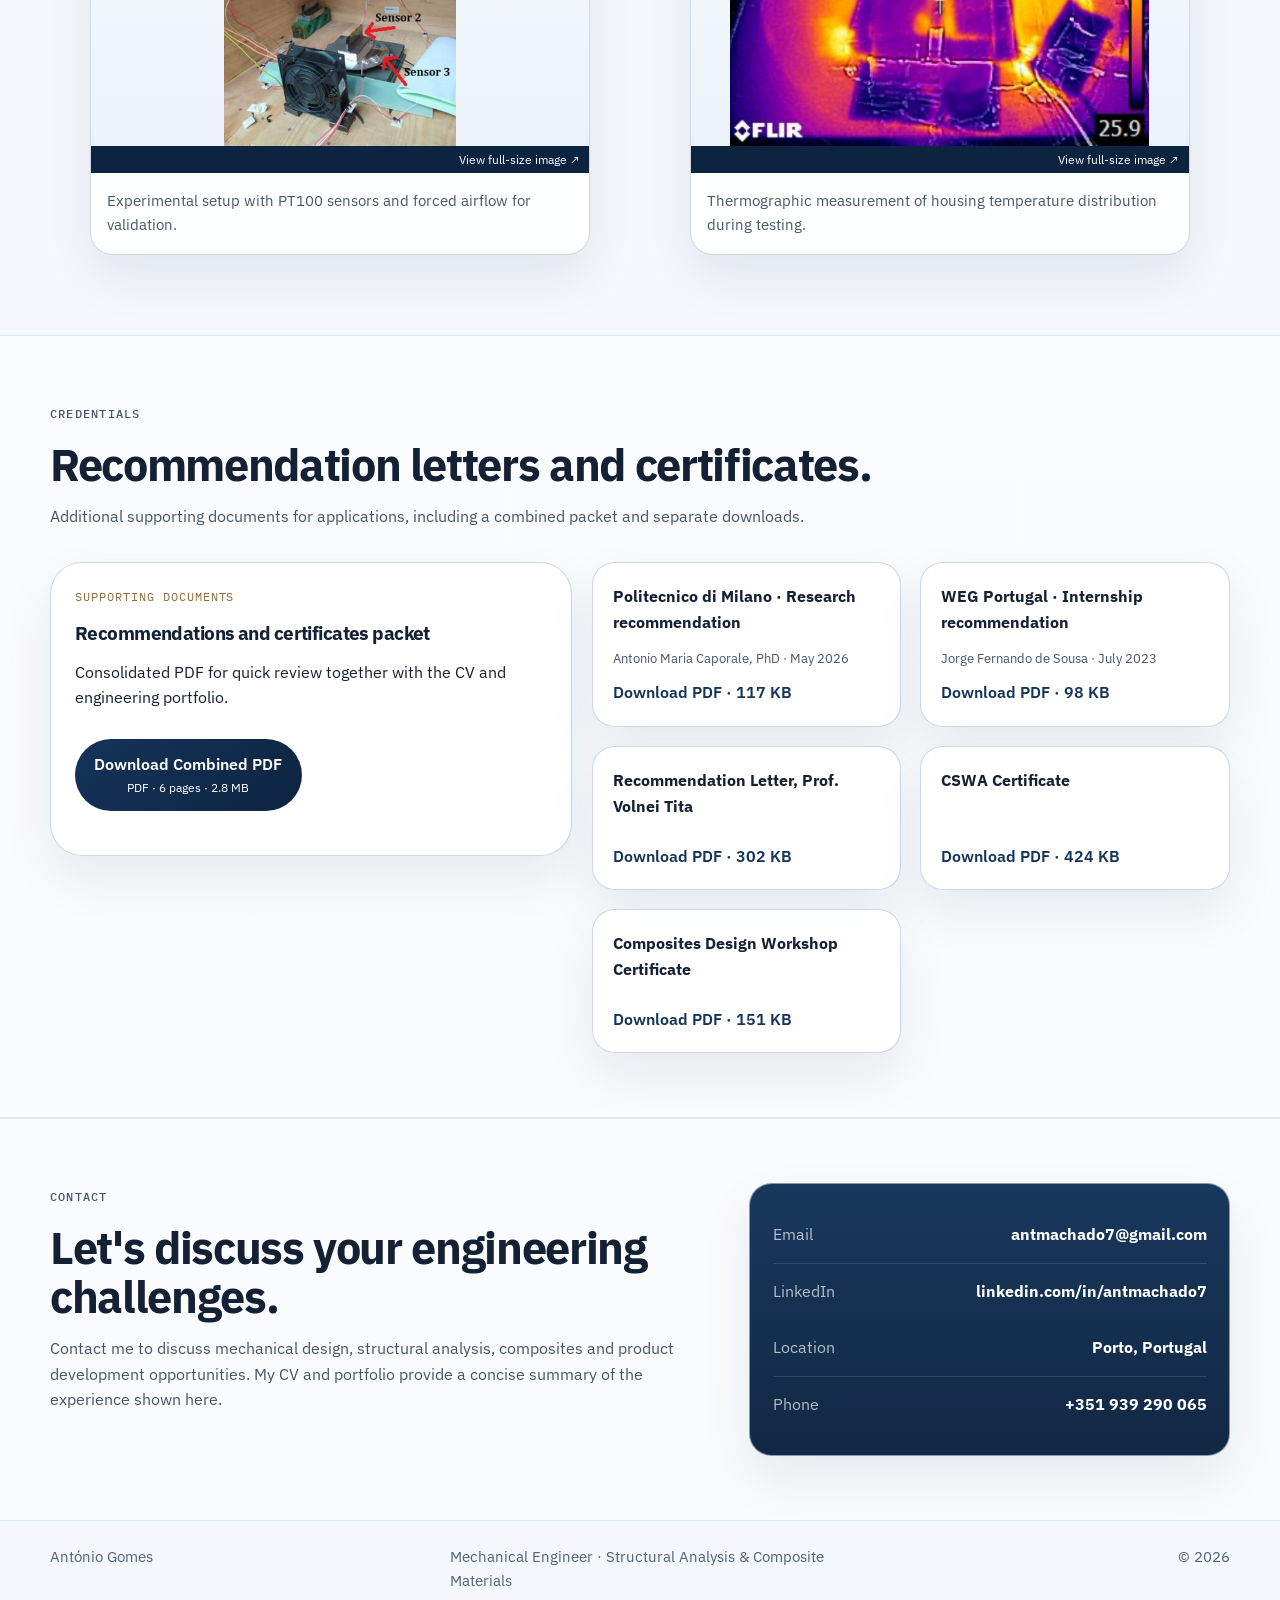
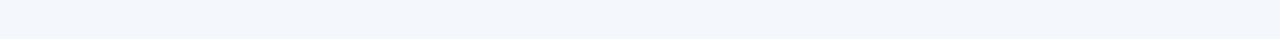
==== commit 1cc1b8f8: "Link full thesis and presentation from masters project" ====
--- a/projects.html
+++ b/projects.html
@@ -187,6 +187,10 @@
             Graduate research focused on developing and validating an Abaqus/Explicit model for low-velocity impact in woven
             Glass/PPS thermoplastic laminates, including correlation with experimental impact response and ultrasonic C-scan measurements.
           </p>
+          <div class="hero-actions">
+            <a class="button download-button button-secondary" href="assets/docs/Low-Velocity%20Impact%20Damage%20Assessment%20and%20Numerical%20Modelling%20of%20Glass-PPS%20Laminated%20Composites%20Using%20Commercial%20Finite%20Element%20Tools.pdf" download title="Low-Velocity Impact Damage Assessment and Numerical Modelling of Glass/PPS Laminated Composites Using Commercial Finite Element Tools">Download full thesis<span class="download-meta">PDF · 349 pages · 23.5 MB</span></a>
+            <a class="button download-button button-secondary" href="assets/docs/Thesis_Presentation_Final.pdf" download>Download thesis presentation<span class="download-meta">PDF · 54 slides · 5.5 MB</span></a>
+          </div>
         </div>
 
         <div class="detail-grid">
